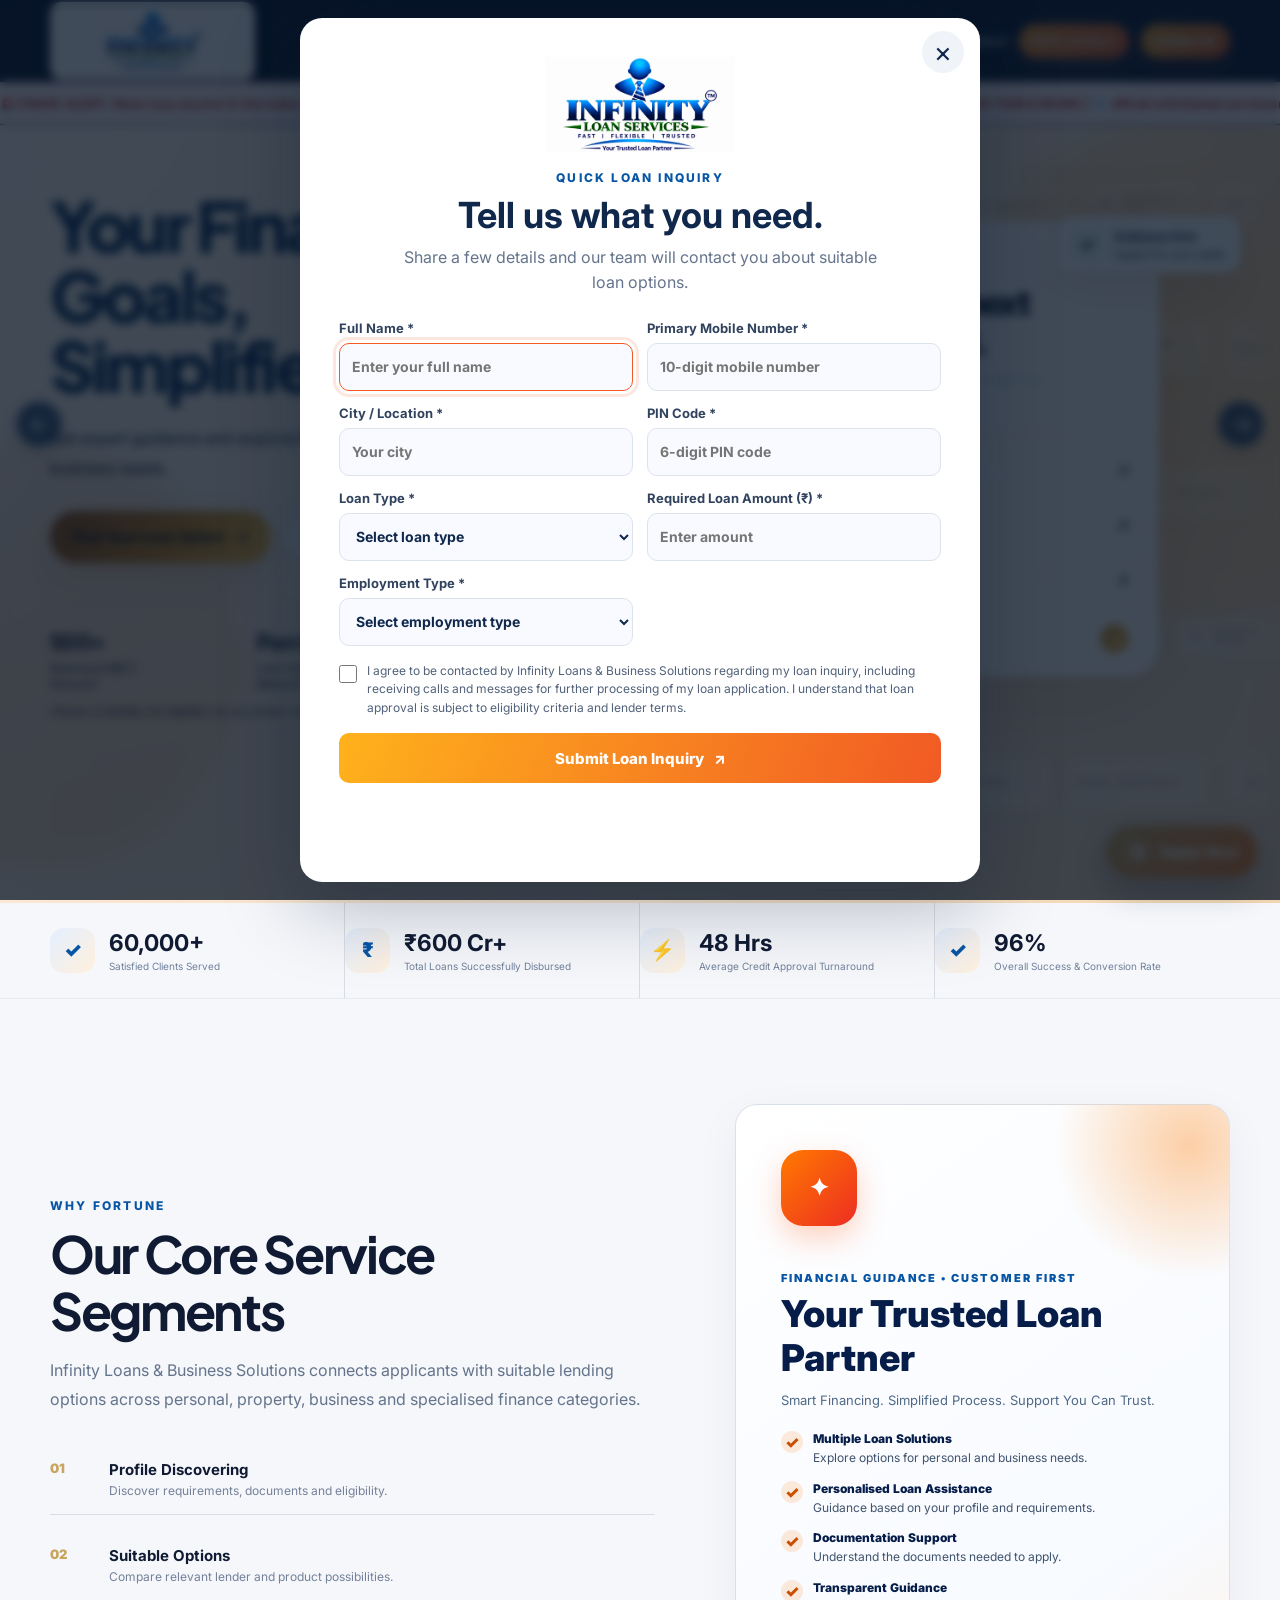
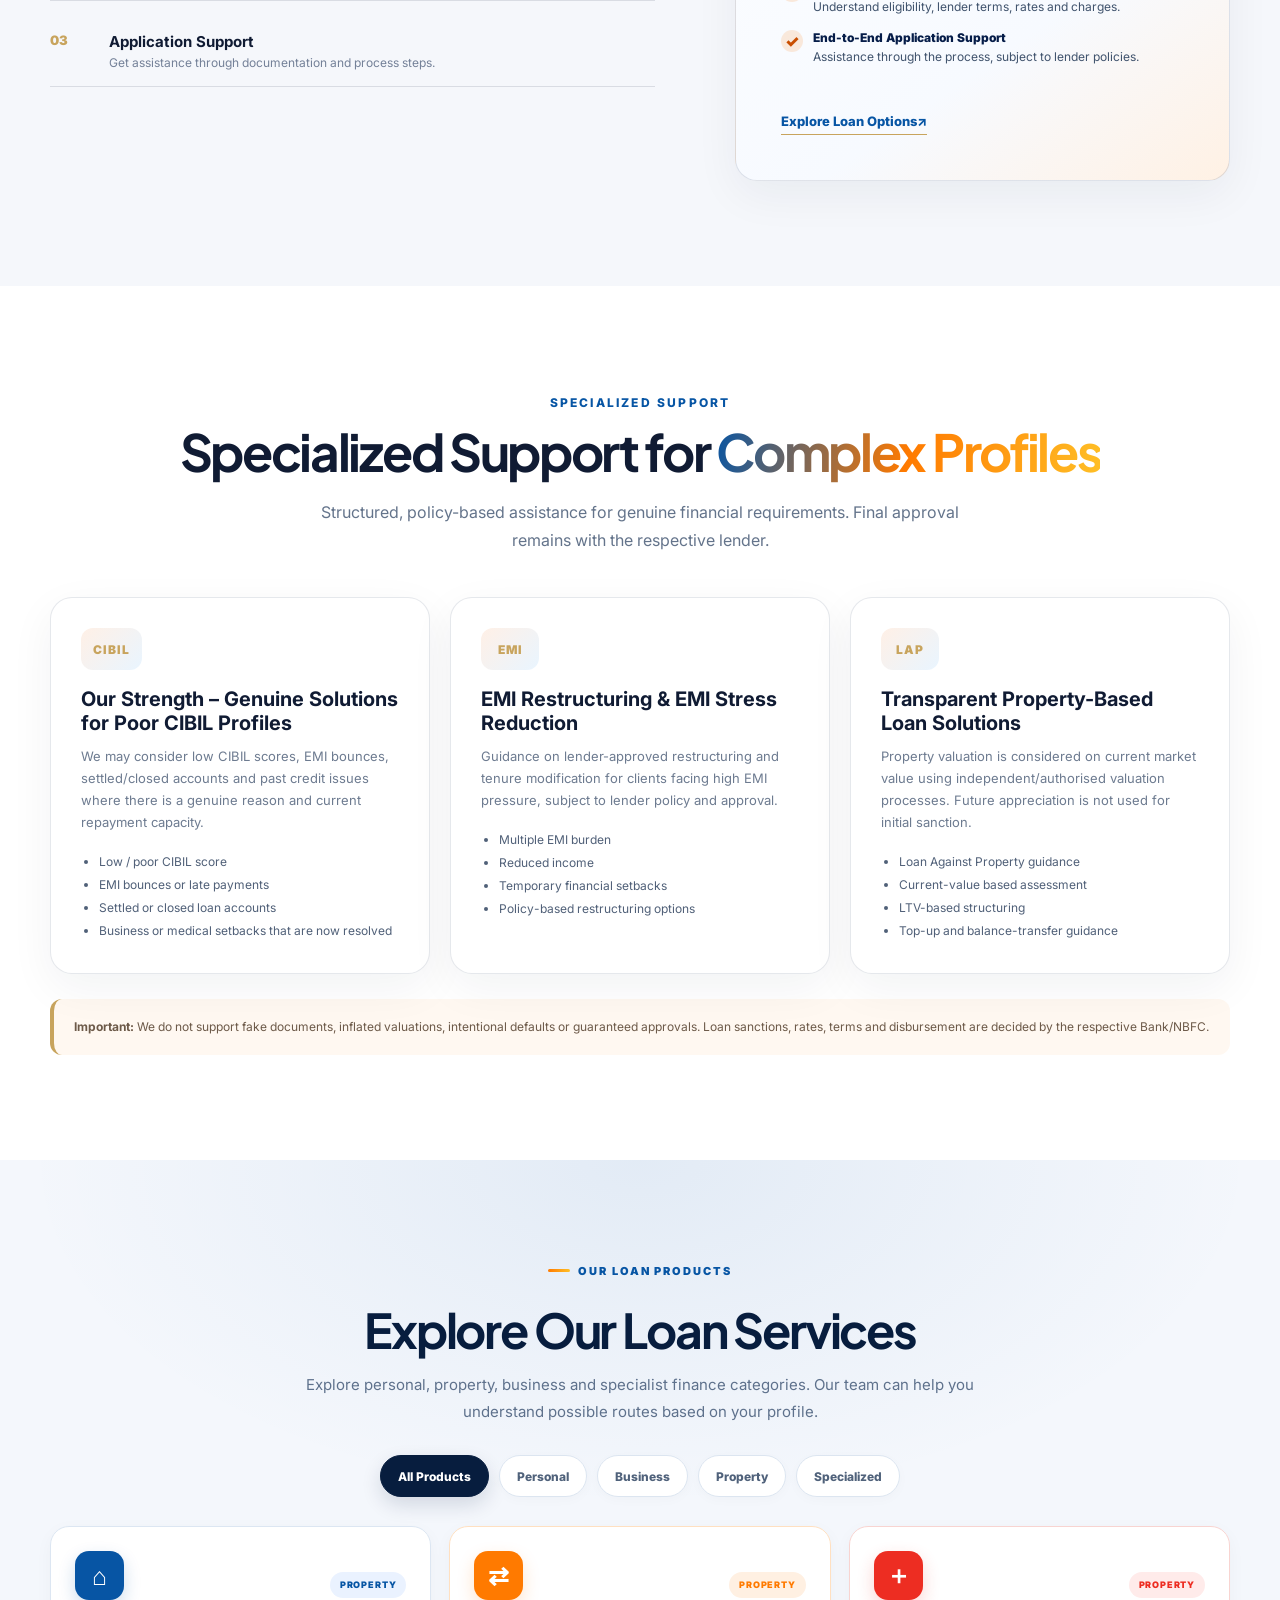
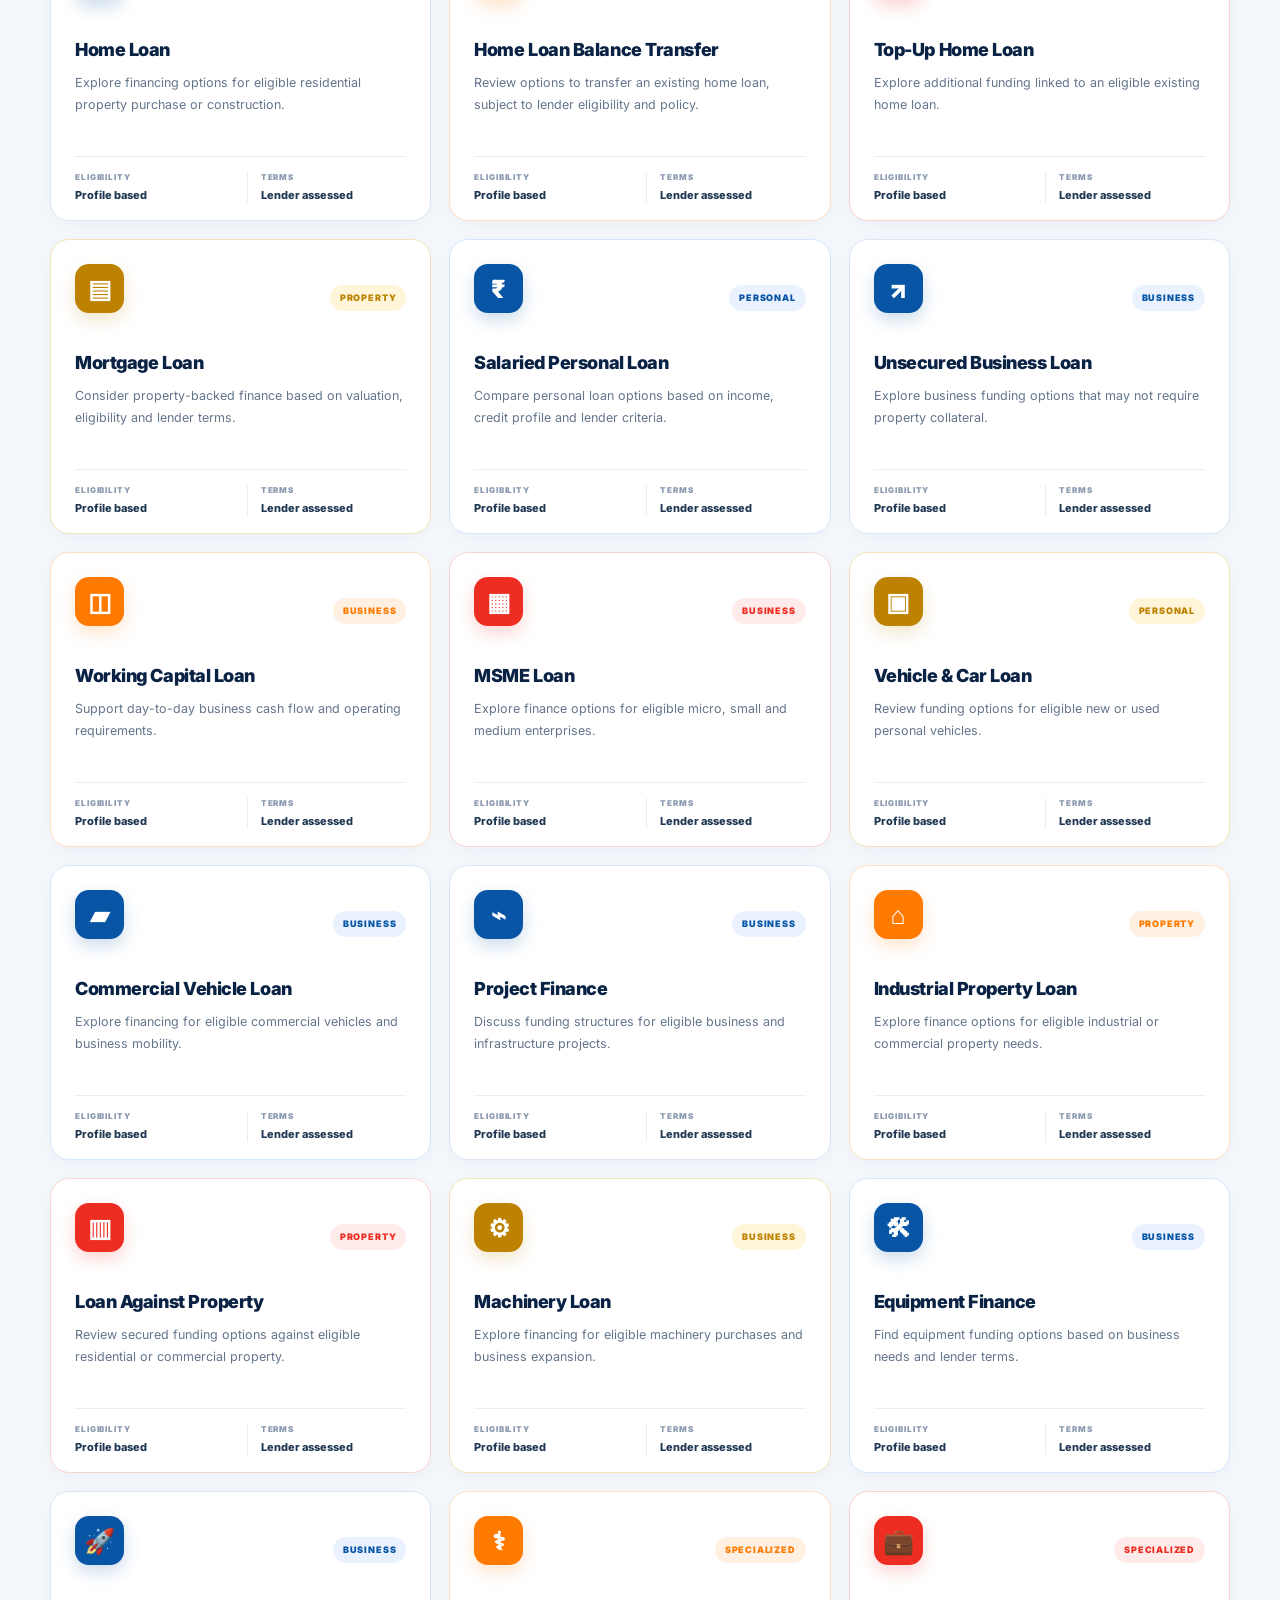
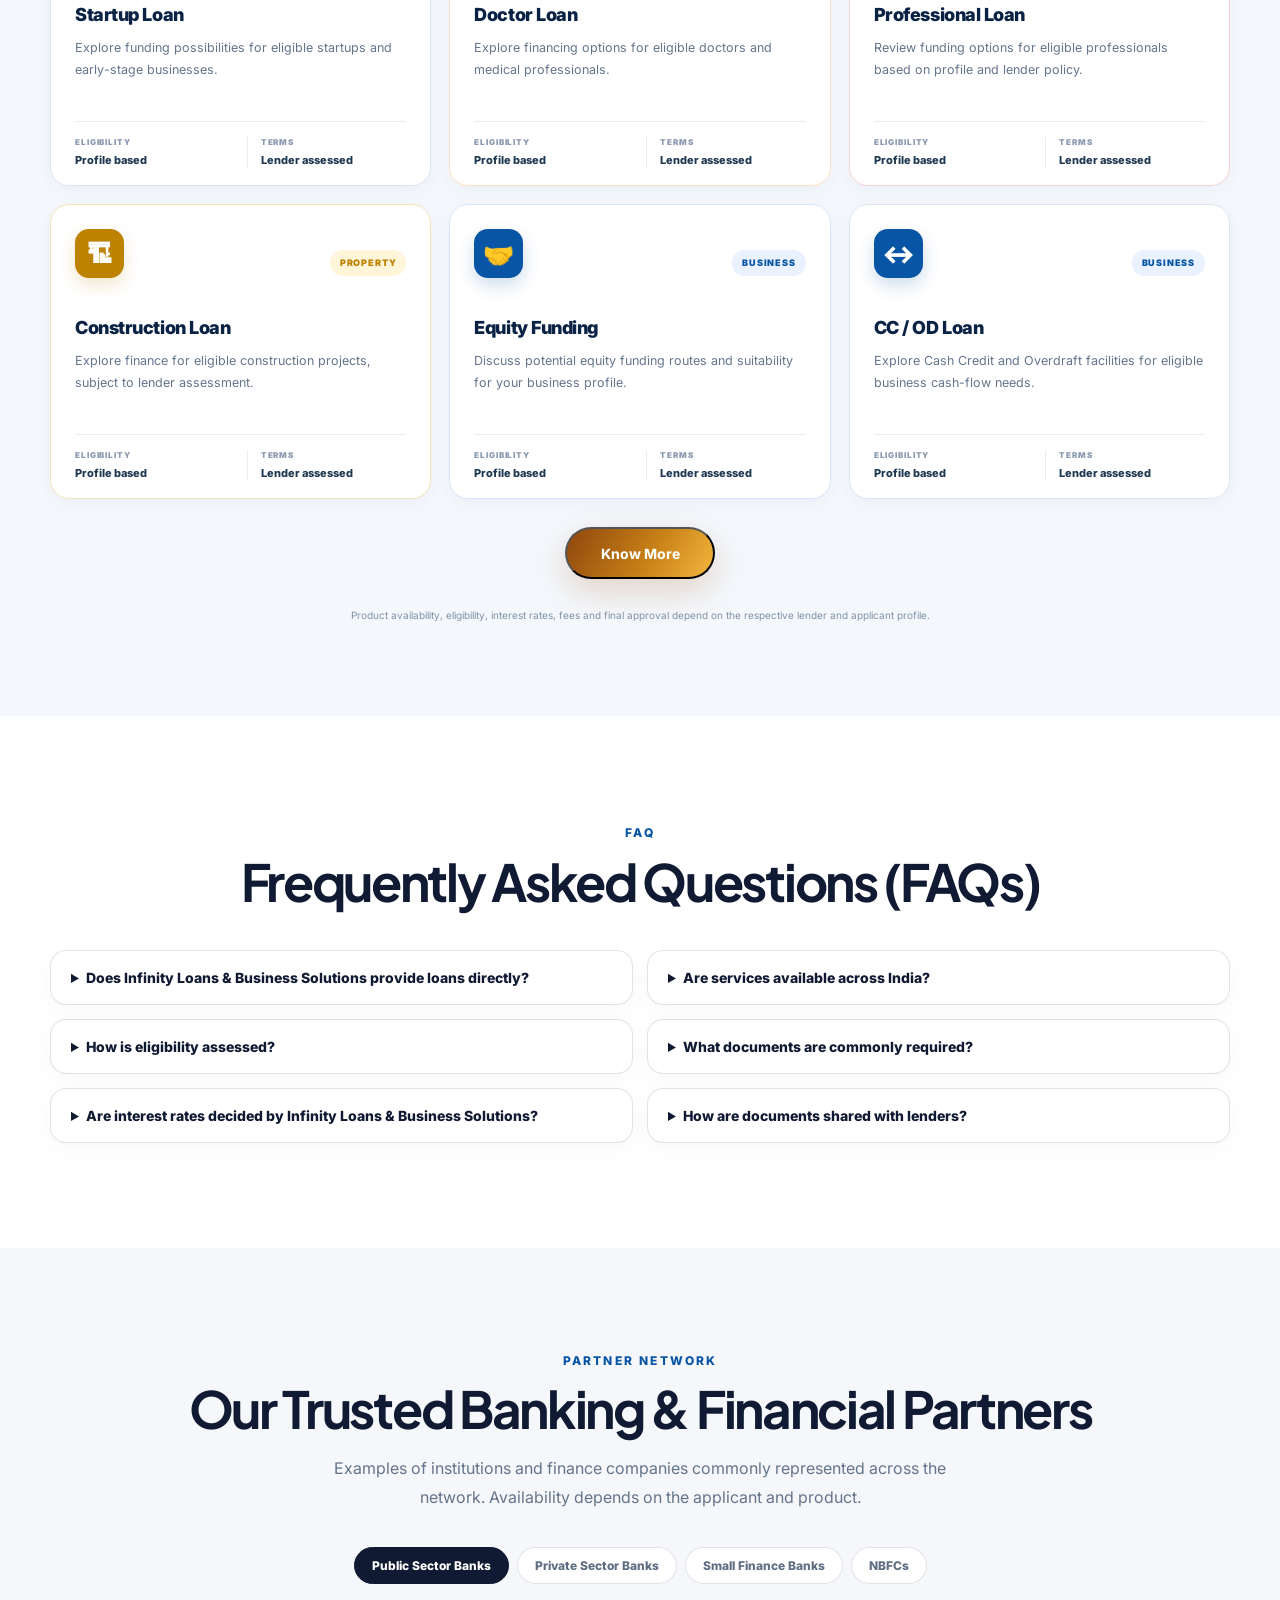
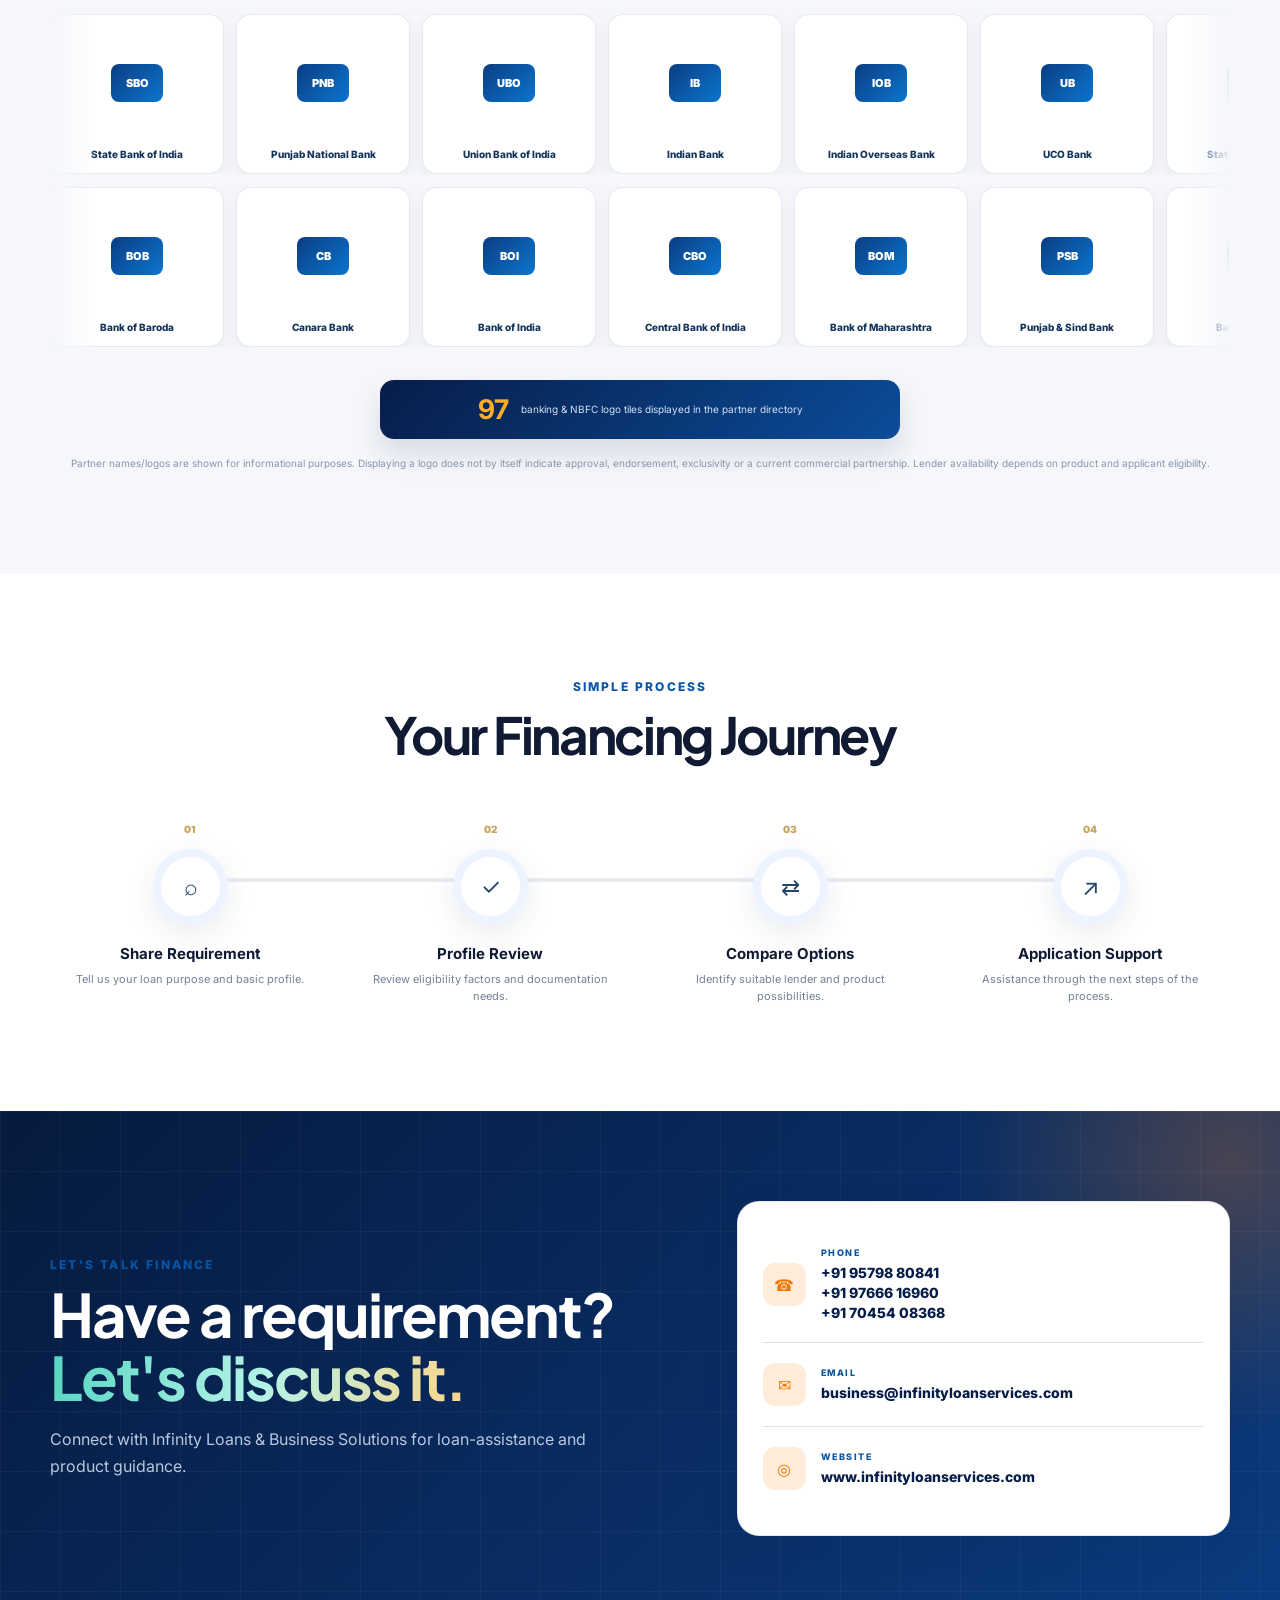
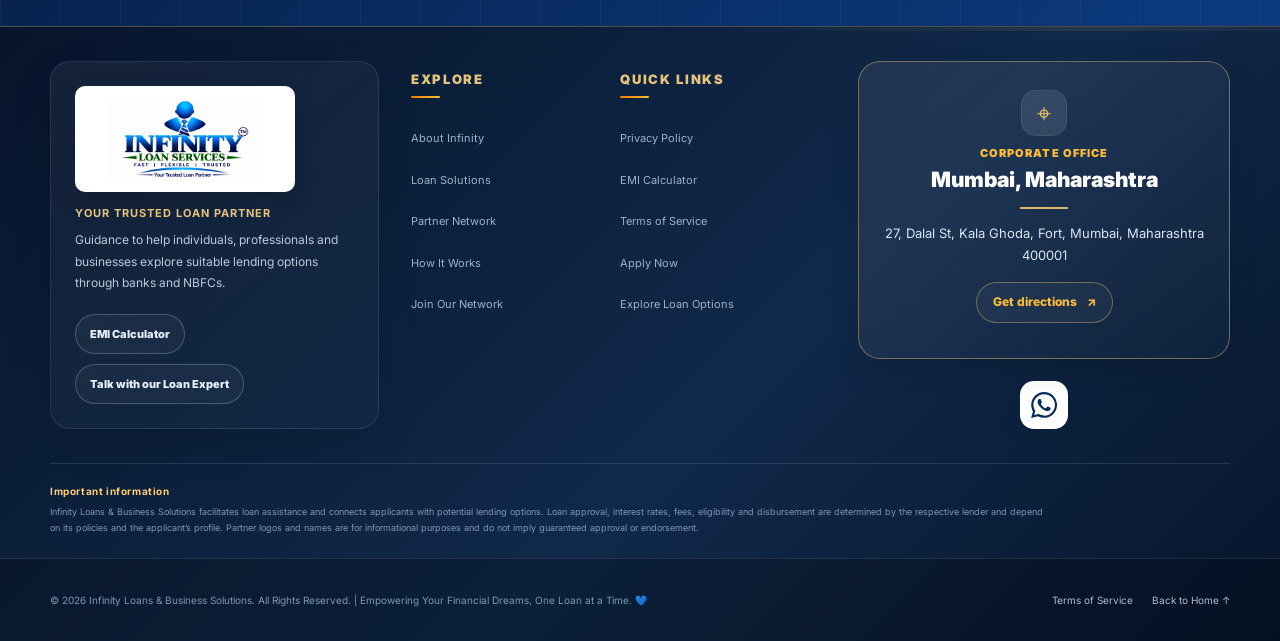
==== index.html @ 9534498b "Upload complete new Infinity Loan Services website" ====
<!DOCTYPE html>

<html lang="en">
<head>
<meta charset="utf-8"/>
<meta content="width=device-width, initial-scale=1.0" name="viewport"/>
<meta content="#10284c" name="theme-color"/>
<meta content="Infinity Loans & Business Solutions — financial advisory and loan facilitation for individuals and businesses across India." name="description"/>
<title>Infinity Loans & Business Solutions | Your Trusted Loan Partner</title>
<link rel="canonical" href="https://www.infinityloanservices.com/">
<meta property="og:type" content="website">
<meta property="og:title" content="Infinity Loans & Business Solutions | Your Trusted Loan Partner">
<meta property="og:description" content="Explore personal, business and other loan solutions with Infinity Loans & Business Solutions — Your Trusted Loan Partner.">
<meta property="og:url" content="https://www.infinityloanservices.com/">
<meta property="og:image" content="https://www.infinityloanservices.com/assets/infinity-logo.png">
<meta name="twitter:card" content="summary_large_image">
<meta name="twitter:title" content="Infinity Loans & Business Solutions | Your Trusted Loan Partner">
<meta name="twitter:description" content="Explore personal, business and other loan solutions with Infinity Loans & Business Solutions — Your Trusted Loan Partner.">
<meta name="twitter:image" content="https://www.infinityloanservices.com/assets/infinity-logo.png">
<meta property="og:image:alt" content="Infinity Loans & Business Solutions logo">
<meta property="og:image:type" content="image/png">
<link rel="icon" type="image/png" sizes="512x512" href="assets/FAVICON.png?v=2">
<link rel="apple-touch-icon" href="assets/FAVICON.png?v=2">
<meta name="msapplication-TileImage" content="assets/FAVICON.png?v=2">
<link href="https://fonts.googleapis.com" rel="preconnect">
<link crossorigin="" href="https://fonts.gstatic.com" rel="preconnect">
<link href="https://fonts.googleapis.com/css2?family=Inter:wght@400;500;600;700;800;900&amp;family=Plus+Jakarta+Sans:wght@500;600;700;800&amp;display=swap" rel="stylesheet"/>
<link href="style.css" rel="stylesheet"/>
<link href="https://fonts.googleapis.com" rel="preconnect"/><link crossorigin="" href="https://fonts.gstatic.com" rel="preconnect"/><link href="https://fonts.googleapis.com/css2?family=Inter:wght@400;500;600;700&amp;family=Playfair+Display:wght@600;700&amp;family=Poppins:wght@400;500;600;700&amp;display=swap" rel="stylesheet"/>
</link></link><script type="application/ld+json">{"@context":"https://schema.org","@type":"FinancialService","name":"Infinity Loans & Business Solutions","url":"https://www.infinityloanservices.com/","logo":"https://www.infinityloanservices.com/assets/infinity-logo.png","image":"https://www.infinityloanservices.com/assets/infinity-logo.png"}</script>
</head>
<body>
<div aria-hidden="true" class="quick-inquiry-modal" id="quickInquiryModal">
  <div class="quick-inquiry-overlay" data-close-quick></div>
  <section class="quick-inquiry-card" role="dialog" aria-modal="true" aria-labelledby="quickInquiryTitle" tabindex="-1">
    <button class="quick-inquiry-close" type="button" aria-label="Close Quick Loan Inquiry">×</button>
    <img src="assets/infinity-logo.png" alt="Infinity Loans & Business Solutions" class="quick-inquiry-logo">
    <p class="section-kicker">QUICK LOAN INQUIRY</p>
    <h2 id="quickInquiryTitle">Tell us what you need.</h2>
    <p class="quick-inquiry-intro">Share a few details and our team will contact you about suitable loan options.</p>
    <form id="quickInquiryForm">
      <div class="quick-inquiry-grid">
        <label>Full Name *<input name="fullName" autocomplete="name" required placeholder="Enter your full name"></label>
        <label>Primary Mobile Number *<input name="mobile" type="tel" inputmode="numeric" maxlength="10" pattern="[6-9][0-9]{9}" required placeholder="10-digit mobile number"></label>
        <label>City / Location *<input name="city" required autocomplete="address-level2" placeholder="Your city"></label>
        <label>PIN Code *<input name="pincode" type="tel" inputmode="numeric" maxlength="6" pattern="[0-9]{6}" required autocomplete="postal-code" placeholder="6-digit PIN code"></label>
<label for="loanType">Loan Type *<select name="loanType" id="loanType" required><option value="">Select loan type</option><option value="Home Loan">🏠 Home Loan</option><option value="Balance Transfer">🔄 Balance Transfer</option><option value="Top-Up Home Loan">⬆️ Top-Up Home Loan</option><option value="Mortgage Loan">🏘️ Mortgage Loan</option><option value="Salaried Personal Loan">👔 Salaried Personal Loan</option><option value="Business Loan">🏢 Business Loan</option><option value="Working Capital Loan">📈 Working Capital Loan</option><option value="MSME Loan">🏭 MSME Loan</option><option value="Vehicle & Car Loan">🚗 Vehicle & Car Loan</option><option value="Commercial Vehicle Loan">🚚 Commercial Vehicle Loan</option><option value="Project Finance">🏗️ Project Finance</option><option value="Industrial Property Loan">🏬 Industrial Property Loan</option><option value="Loan Against Property">🏘️ Loan Against Property</option><option value="Machinery Loan">⚙️ Machinery Loan</option><option value="Equipment Finance">🛠️ Equipment Finance</option><option value="Startup Loan">🚀 Startup Loan</option><option value="Agriculture Loan">🌾 Agriculture Loan</option><option value="Solar Loan">☀️ Solar Loan</option><option value="Doctor Loan">👨‍⚕️ Doctor Loan</option><option value="Professional Loan">💼 Professional Loan</option><option value="Construction Loan">🏗️ Construction Loan</option><option value="Equity Funding">🤝 Equity Funding</option><option value="CC / OD Loan">💼 CC / OD Loan</option></select></label>        <label>Required Loan Amount (₹) *<input name="loanAmount" type="number" min="1" required placeholder="Enter amount"></label>
        <label>Employment Type *<select name="employmentType" required><option value="">Select employment type</option><option>Salaried</option><option>Self-Employed</option><option>Business Owner</option><option>Other</option></select></label>
      </div>
      <label class="quick-inquiry-consent shared-consent-label"><input type="checkbox" name="consent" value="Agreed" required><span>I agree to be contacted by Infinity Loans & Business Solutions regarding my loan inquiry, including receiving calls and messages for further processing of my loan application. I understand that loan approval is subject to eligibility criteria and lender terms.</span></label>
      <button class="quick-inquiry-submit" type="submit">Submit Loan Inquiry <span>↗</span></button>
      <p class="quick-inquiry-status" id="quickInquiryStatus" aria-live="polite" role="status"></p>
      <p class="quick-inquiry-status" id="quickInquiryEmailStatus" aria-live="polite" role="status"></p>
    </form>
  </section>
</div>
<div class="preloader" id="preloader">
<div class="loader-ring"></div>
<img alt="Infinity Loans & Business Solutions" src="assets/infinity-logo.png"/>
</div>
<div class="progress-bar" id="progressBar"></div>
<header class="site-header" id="header">
<nav class="navbar container">
<a aria-label="Infinity Loans & Business Solutions home" class="brand brand-logo" href="#home"><img alt="Infinity Loans & Business Solutions logo" src="assets/infinity-logo.png"/></a>
<button aria-expanded="false" aria-label="Toggle navigation" class="menu-toggle" id="menuToggle">
<span></span><span></span><span></span>
</button>
<div class="nav-links" id="navLinks"><a href="/">Home</a><a href="/about-us">About</a><a href="#loans">Loan Solutions</a><a href="#partners">Partners</a><a href="/emi-calculator">EMI Calculator</a><a href="/join-us">Join Us</a><a href="/documents-upload">Documents Upload</a><a class="nav-cta refer-cta" href="/refer-and-earn">Refer and Earn</a><a class="nav-contact-cta" href="/contact">Contact Us</a></div>
</nav>
<div aria-label="Fraud alert" class="fraud-alert-ticker" role="status"><div class="fraud-alert-track"><span>🚨 FRAUD ALERT: Never pay anyone in the name of Infinity Loans & Business Solutions without admin confirmation. 📞 +91 95798 80841 | +91 97666 16960 | +91 70454 08368 | 📧 official.infinityloanservices@gmail.com / business@infinityloanservices.com</span><span aria-hidden="true">🚨 FRAUD ALERT: Never pay anyone in the name of Infinity Loans & Business Solutions without admin confirmation. 📞 +91 95798 80841 | +91 97666 16960 | +91 70454 08368 | 📧 official.infinityloanservices@gmail.com / business@infinityloanservices.com</span></div></div></header>
<main>
<section aria-label="Homepage hero" class="hero" id="home">
<div class="hero-grid"></div>
<div class="orb orb-1"></div>
<div class="orb orb-2"></div>
<div aria-hidden="true" class="hero-bank-streams" id="heroBankStreams"></div>
<div class="hero-particles" id="particles"></div>
<div aria-live="off" class="hero-slides" id="heroSlides">
<div aria-hidden="false" aria-label="1 of 2: Main hero" aria-roledescription="slide" class="hero-slide is-active" data-hero-slide="" role="group">
<div class="container hero-content">
<div class="hero-copy reveal">
<h1 class="hero-title-updated">Your Financial Goals,<br/><span>Simplified.</span></h1>
<p class="hero-text">Get expert guidance and explore the right loan solutions for your personal and business needs.</p>
<div class="hero-actions">
<a class="btn btn-primary" href="#loans">Find Your Loan Option <span>↗</span></a>
<a class="btn btn-ghost" href="#process">Our Process <span>▶</span></a>
</div>
<div class="trust-row">
<div><strong>500+</strong><span>Banking &amp; NBFC<br/>Partners*</span></div>
<div><strong>Pan India</strong><span>Loan Assistance<br/>Network*</span></div>
<div><strong>End-to-End</strong><span>Application<br/>Support</span></div>
</div>
<small class="disclaimer">*Partner availability and eligibility vary by product, lender and applicant profile.</small>
<br/>
</div>
<div aria-label="Infinity loan assistance overview" class="hero-visual reveal delay-2">
<div class="visual-orbit orbit-one"></div>
<div class="visual-orbit orbit-two"></div>
<div class="visual-orbit orbit-three"></div>
<div class="visual-core">
<div class="core-topline"><span class="core-live-dot"></span> YOUR FINANCING JOURNEY</div>
<div class="core-title">Make your next<br><span>move count.</span></br></div>
<p class="core-copy">A simple, guided approach from enquiry to application.</p>
<div class="core-divider"></div>
<div class="core-steps">
<div><span class="step-number">01</span><span><b>Discover</b><small>Your goals</small></span><i>↗</i></div>
<div><span class="step-number">02</span><span><b>Compare</b><small>Possible routes</small></span><i>↗</i></div>
<div><span class="step-number">03</span><span><b>Take the next step</b><small>Guided assistance</small></span><i>↗</i></div>
</div>
<div class="core-foot"><span>PERSONAL • BUSINESS • HOME</span><span class="core-arrow">↗</span></div>
</div>
<div class="visual-float float-a"><span class="float-check">✓</span><span><b>Guidance first</b><small>Support for your needs</small></span></div>
<div class="visual-float float-b"><span class="float-spark">✦</span><span><b>More possibilities</b><small>Compare lending options</small></span></div>
</div>
</div>
</div>
<div aria-hidden="true" aria-label="2 of 2: City network" aria-roledescription="slide" class="hero-slide city-network-slide" data-hero-slide role="group">
<div class="city-hero-inner"><div class="city-hero-heading"><span>INFINITY LOANS & BUSINESS SOLUTIONS</span><h2>Your Trusted <em>Financial Partner</em></h2><p>Helping customers across India explore suitable loan solutions with trusted guidance.</p></div><div class="city-card-grid" aria-label="Upcoming Infinity Loans & Business Solutions city locations">
<article class="city-preview-card"><img loading="eager" decoding="async" alt="Mumbai city" src="assets/mumbai.png"><div><h3>Mumbai</h3><p>Mumbai, India</p><span>❔ Coming Soon · Stay Updated</span></div></article>
<article class="city-preview-card"><img loading="eager" decoding="async" alt="New Delhi city" src="assets/New Delhi.png"><div><h3>New Delhi</h3><p>New Delhi, India</p><span>❔ Coming Soon · Stay Updated</span></div></article>
<article class="city-preview-card"><img loading="eager" decoding="async" alt="Bengaluru city" src="assets/Bengaluru.png"><div><h3>Bengaluru</h3><p>Bengaluru, India</p><span>❔ Coming Soon · Stay Updated</span></div></article>
<article class="city-preview-card"><img loading="eager" decoding="async" alt="Hyderabad city" src="assets/hydrabad.png"><div><h3>Hyderabad</h3><p>Hyderabad, India</p><span>❔ Coming Soon · Stay Updated</span></div></article>
<article class="city-preview-card"><img loading="eager" decoding="async" alt="Chennai city" src="assets/Chennai.png"><div><h3>Chennai</h3><p>Chennai, India</p><span>❔ Coming Soon · Stay Updated</span></div></article>
<article class="city-preview-card"><img loading="eager" decoding="async" alt="Ahmedabad city" src="assets/Ahmedabad.png"><div><h3>Ahmedabad</h3><p>Ahmedabad, India</p><span>❔ Coming Soon · Stay Updated</span></div></article>
<article class="city-preview-card"><img loading="eager" decoding="async" alt="Kolkata city" src="assets/Kolkata.png"><div><h3>Kolkata</h3><p>Kolkata, India</p><span>❔ Coming Soon · Stay Updated</span></div></article>
<article class="city-preview-card"><img loading="eager" decoding="async" alt="Jaipur city" src="assets/Jaipur.png"><div><h3>Jaipur</h3><p>Jaipur, India</p><span>❔ Coming Soon · Stay Updated</span></div></article>
<article class="city-preview-card"><img loading="eager" decoding="async" alt="Lucknow city" src="assets/Lucknow.png"><div><h3>Lucknow</h3><p>Lucknow, India</p><span>❔ Coming Soon · Stay Updated</span></div></article>
<article class="city-preview-card"><img loading="eager" decoding="async" alt="Indore city" src="assets/Indore.png"><div><h3>Indore</h3><p>Indore, India</p><span>❔ Coming Soon · Stay Updated</span></div></article>
<article class="city-preview-card"><img loading="eager" decoding="async" alt="Kochi city" src="assets/Kochi.png"><div><h3>Kochi</h3><p>Kochi, India</p><span>❔ Coming Soon · Stay Updated</span></div></article>
<article class="city-preview-card"><img loading="eager" decoding="async" alt="Bhubaneswar city" src="assets/Bhubaneswar.png"><div><h3>Bhubaneswar</h3><p>Bhubaneswar, India</p><span>❔ Coming Soon · Stay Updated</span></div></article>
<article class="city-preview-card"><img loading="eager" decoding="async" alt="Patna city" src="assets/Patna.png"><div><h3>Patna</h3><p>Patna, India</p><span>❔ Coming Soon · Stay Updated</span></div></article>
<article class="city-preview-card"><img loading="eager" decoding="async" alt="Raipur city" src="assets/Raipur.png"><div><h3>Raipur</h3><p>Raipur, India</p><span>❔ Coming Soon · Stay Updated</span></div></article>
<article class="city-preview-card"><img loading="eager" decoding="async" alt="Guwahati city" src="assets/Guwahati.png"><div><h3>Guwahati</h3><p>Guwahati, India</p><span>❔ Coming Soon · Stay Updated</span></div></article>
<article class="city-preview-card"><img loading="eager" decoding="async" alt="Goa city" src="assets/Goa.png"><div><h3>Goa</h3><p>Goa, India</p><span>❔ Coming Soon · Stay Updated</span></div></article>
<article class="city-preview-card"><img loading="eager" decoding="async" alt="Pune city" src="assets/pune.png"><div><h3>Pune</h3><p>Pune, India</p><span>❔ Coming Soon · Stay Updated</span></div></article>
<article class="city-preview-card"><img loading="eager" decoding="async" alt="Surat city" src="assets/Surat.png" onerror="this.style.display='none';this.parentElement.style.background='linear-gradient(135deg,#f4e7d2,#dce9f6)';this.parentElement.dataset.imageFallback='Surat city image unavailable';"><div><h3>Surat</h3><p>Surat, India</p><span>❔ Coming Soon · Stay Updated</span></div></article>
</div><div class="city-stage-label">PAN-INDIA EXPANSION • 18 CITIES • STAY UPDATED</div></div>
</div>

<nav class="hero-carousel-controls" aria-label="Homepage hero navigation">
<button type="button" class="hero-carousel-arrow hero-carousel-prev" data-hero-prev aria-label="Previous hero slide">&#8592;</button>
<button type="button" class="hero-carousel-arrow hero-carousel-next" data-hero-next aria-label="Next hero slide">&#8594;</button>
</nav>
<div class="hero-bottom-wave"></div>
</div></section>
<section class="stats-strip">
<div class="container stats-grid">
<div class="stat reveal"><span class="stat-icon">✓</span><div><strong>60,000+</strong><small>Satisfied Clients Served</small></div></div>
<div class="stat reveal delay-1"><span class="stat-icon">₹</span><div><strong>₹600 Cr+</strong><small>Total Loans Successfully Disbursed</small></div></div>
<div class="stat reveal delay-2"><span class="stat-icon">⚡</span><div><strong>48 Hrs</strong><small>Average Credit Approval Turnaround</small></div></div>
<div class="stat reveal delay-3"><span class="stat-icon">✓</span><div><strong>96%</strong><small>Overall Success &amp; Conversion Rate</small></div></div>
</div>
</section>
<section class="section about" id="about">
<div class="container split">
<div class="section-heading reveal">
<div class="section-kicker">WHY FORTUNE</div>
<h2>Our Core Service Segments</h2>
<p>Infinity Loans & Business Solutions connects applicants with suitable lending options across personal, property, business and specialised finance categories.</p>
<div class="feature-list">
<div><span>01</span><b>Profile Discovering</b><p>Discover requirements, documents and eligibility.</p></div>
<div><span>02</span><b>Suitable Options</b><p>Compare relevant lender and product possibilities.</p></div>
<div><span>03</span><b>Application Support</b><p>Get assistance through documentation and process steps.</p></div>
</div>
</div>
<div class="director-card fortune-value-card reveal delay-2">
<div class="director-glow"></div>
<div aria-hidden="true" class="director-avatar">✦</div>
<div class="director-label">FINANCIAL GUIDANCE • CUSTOMER FIRST</div>
<h3>Your Trusted Loan Partner</h3>
<p class="value-card-subtitle">Smart Financing. Simplified Process. Support You Can Trust.</p>
<ul class="fortune-value-list">
<li><span aria-hidden="true">✓</span><span><b>Multiple Loan Solutions</b><small>Explore options for personal and business needs.</small></span></li>
<li><span aria-hidden="true">✓</span><span><b>Personalised Loan Assistance</b><small>Guidance based on your profile and requirements.</small></span></li>
<li><span aria-hidden="true">✓</span><span><b>Documentation Support</b><small>Understand the documents needed to apply.</small></span></li>
<li><span aria-hidden="true">✓</span><span><b>Transparent Guidance</b><small>Understand eligibility, lender terms, rates and charges.</small></span></li>
<li><span aria-hidden="true">✓</span><span><b>End-to-End Application Support</b><small>Assistance through the process, subject to lender policies.</small></span></li>
</ul>
<a class="text-link" href="#loans">Explore Loan Options <span>↗</span></a>
</div>
</div>
</section>
<section class="section live-strength" id="special-solutions">
<div class="container">
<div class="section-title center">
<span class="section-kicker">SPECIALIZED SUPPORT</span>
<h2>Specialized Support for <span>Complex Profiles</span></h2>
<p>Structured, policy-based assistance for genuine financial requirements. Final approval remains with the respective lender.</p>
</div>
<div class="feature-cards">
<article class="info-card"><div class="info-icon">CIBIL</div><h3>Our Strength – Genuine Solutions for Poor CIBIL Profiles</h3>
<p>We may consider low CIBIL scores, EMI bounces, settled/closed accounts and past credit issues where there is a genuine reason and current repayment capacity.</p>
<ul><li>Low / poor CIBIL score</li><li>EMI bounces or late payments</li><li>Settled or closed loan accounts</li><li>Business or medical setbacks that are now resolved</li></ul>
</article>
<article class="info-card"><div class="info-icon">EMI</div><h3>EMI Restructuring &amp; EMI Stress Reduction</h3>
<p>Guidance on lender-approved restructuring and tenure modification for clients facing high EMI pressure, subject to lender policy and approval.</p>
<ul><li>Multiple EMI burden</li><li>Reduced income</li><li>Temporary financial setbacks</li><li>Policy-based restructuring options</li></ul>
</article>
<article class="info-card"><div class="info-icon">LAP</div><h3>Transparent Property-Based Loan Solutions</h3>
<p>Property valuation is considered on current market value using independent/authorised valuation processes. Future appreciation is not used for initial sanction.</p>
<ul><li>Loan Against Property guidance</li><li>Current-value based assessment</li><li>LTV-based structuring</li><li>Top-up and balance-transfer guidance</li></ul>
</article>
</div>
<div class="notice-box"><strong>Important:</strong> We do not support fake documents, inflated valuations, intentional defaults or guaranteed approvals. Loan sanctions, rates, terms and disbursement are decided by the respective Bank/NBFC.</div>
</div>
</section>
<section class="section loans product-section" id="loans">
<div class="container">
<div class="section-title center reveal">
<div class="section-kicker">OUR LOAN PRODUCTS</div>
<h2>Explore Our Loan Services</h2>
<p>Explore personal, property, business and specialist finance categories. Our team can help you understand possible routes based on your profile.</p>
</div>
<div aria-label="Filter loan products" class="loan-filter product-filters reveal" role="group">
<button class="filter active" data-filter="all" type="button">All Products</button>
<button class="filter" data-filter="individual" type="button">Personal</button>
<button class="filter" data-filter="business" type="button">Business</button>
<button class="filter" data-filter="property" type="button">Property</button>
<button class="filter" data-filter="specialized" type="button">Specialized</button>
</div>
<div class="loan-grid product-grid" id="loanGrid">


<article class="loan-card product-card reveal" data-category="property"><div class="product-card-top"><div class="loan-icon product-icon">⌂</div><span class="product-type">PROPERTY</span></div><h3>Home Loan</h3><p>Explore financing options for eligible residential property purchase or construction.</p><div class="product-meta"><div><span>ELIGIBILITY</span><strong>Profile based</strong></div><div><span>TERMS</span><strong>Lender assessed</strong></div></div></article><article class="loan-card product-card reveal delay-1" data-category="property"><div class="product-card-top"><div class="loan-icon product-icon">⇄</div><span class="product-type">PROPERTY</span></div><h3>Home Loan Balance Transfer</h3><p>Review options to transfer an existing home loan, subject to lender eligibility and policy.</p><div class="product-meta"><div><span>ELIGIBILITY</span><strong>Profile based</strong></div><div><span>TERMS</span><strong>Lender assessed</strong></div></div></article><article class="loan-card product-card reveal delay-2" data-category="property"><div class="product-card-top"><div class="loan-icon product-icon">＋</div><span class="product-type">PROPERTY</span></div><h3>Top-Up Home Loan</h3><p>Explore additional funding linked to an eligible existing home loan.</p><div class="product-meta"><div><span>ELIGIBILITY</span><strong>Profile based</strong></div><div><span>TERMS</span><strong>Lender assessed</strong></div></div></article><article class="loan-card product-card reveal delay-3" data-category="property"><div class="product-card-top"><div class="loan-icon product-icon">▤</div><span class="product-type">PROPERTY</span></div><h3>Mortgage Loan</h3><p>Consider property-backed finance based on valuation, eligibility and lender terms.</p><div class="product-meta"><div><span>ELIGIBILITY</span><strong>Profile based</strong></div><div><span>TERMS</span><strong>Lender assessed</strong></div></div></article><article class="loan-card product-card reveal" data-category="individual"><div class="product-card-top"><div class="loan-icon product-icon">₹</div><span class="product-type">PERSONAL</span></div><h3>Salaried Personal Loan</h3><p>Compare personal loan options based on income, credit profile and lender criteria.</p><div class="product-meta"><div><span>ELIGIBILITY</span><strong>Profile based</strong></div><div><span>TERMS</span><strong>Lender assessed</strong></div></div></article><article class="loan-card product-card reveal delay-1" data-category="business"><div class="product-card-top"><div class="loan-icon product-icon">↗</div><span class="product-type">BUSINESS</span></div><h3>Unsecured Business Loan</h3><p>Explore business funding options that may not require property collateral.</p><div class="product-meta"><div><span>ELIGIBILITY</span><strong>Profile based</strong></div><div><span>TERMS</span><strong>Lender assessed</strong></div></div></article><article class="loan-card product-card reveal delay-2" data-category="business"><div class="product-card-top"><div class="loan-icon product-icon">◫</div><span class="product-type">BUSINESS</span></div><h3>Working Capital Loan</h3><p>Support day-to-day business cash flow and operating requirements.</p><div class="product-meta"><div><span>ELIGIBILITY</span><strong>Profile based</strong></div><div><span>TERMS</span><strong>Lender assessed</strong></div></div></article><article class="loan-card product-card reveal delay-3" data-category="business"><div class="product-card-top"><div class="loan-icon product-icon">▦</div><span class="product-type">BUSINESS</span></div><h3>MSME Loan</h3><p>Explore finance options for eligible micro, small and medium enterprises.</p><div class="product-meta"><div><span>ELIGIBILITY</span><strong>Profile based</strong></div><div><span>TERMS</span><strong>Lender assessed</strong></div></div></article><article class="loan-card product-card reveal" data-category="individual"><div class="product-card-top"><div class="loan-icon product-icon">▣</div><span class="product-type">PERSONAL</span></div><h3>Vehicle &amp; Car Loan</h3><p>Review funding options for eligible new or used personal vehicles.</p><div class="product-meta"><div><span>ELIGIBILITY</span><strong>Profile based</strong></div><div><span>TERMS</span><strong>Lender assessed</strong></div></div></article><article class="loan-card product-card reveal delay-1" data-category="business"><div class="product-card-top"><div class="loan-icon product-icon">▰</div><span class="product-type">BUSINESS</span></div><h3>Commercial Vehicle Loan</h3><p>Explore financing for eligible commercial vehicles and business mobility.</p><div class="product-meta"><div><span>ELIGIBILITY</span><strong>Profile based</strong></div><div><span>TERMS</span><strong>Lender assessed</strong></div></div></article><article class="loan-card product-card reveal delay-2" data-category="business"><div class="product-card-top"><div class="loan-icon product-icon">⌁</div><span class="product-type">BUSINESS</span></div><h3>Project Finance</h3><p>Discuss funding structures for eligible business and infrastructure projects.</p><div class="product-meta"><div><span>ELIGIBILITY</span><strong>Profile based</strong></div><div><span>TERMS</span><strong>Lender assessed</strong></div></div></article><article class="loan-card product-card reveal delay-3" data-category="property"><div class="product-card-top"><div class="loan-icon product-icon">⌂</div><span class="product-type">PROPERTY</span></div><h3>Industrial Property Loan</h3><p>Explore finance options for eligible industrial or commercial property needs.</p><div class="product-meta"><div><span>ELIGIBILITY</span><strong>Profile based</strong></div><div><span>TERMS</span><strong>Lender assessed</strong></div></div></article><article class="loan-card product-card reveal" data-category="property"><div class="product-card-top"><div class="loan-icon product-icon">▥</div><span class="product-type">PROPERTY</span></div><h3>Loan Against Property</h3><p>Review secured funding options against eligible residential or commercial property.</p><div class="product-meta"><div><span>ELIGIBILITY</span><strong>Profile based</strong></div><div><span>TERMS</span><strong>Lender assessed</strong></div></div></article><article class="loan-card product-card reveal delay-1" data-category="business"><div class="product-card-top"><div class="loan-icon product-icon">⚙</div><span class="product-type">BUSINESS</span></div><h3>Machinery Loan</h3><p>Explore financing for eligible machinery purchases and business expansion.</p><div class="product-meta"><div><span>ELIGIBILITY</span><strong>Profile based</strong></div><div><span>TERMS</span><strong>Lender assessed</strong></div></div></article><article class="loan-card product-card reveal delay-2" data-category="business"><div class="product-card-top"><div class="loan-icon product-icon">🛠</div><span class="product-type">BUSINESS</span></div><h3>Equipment Finance</h3><p>Find equipment funding options based on business needs and lender terms.</p><div class="product-meta"><div><span>ELIGIBILITY</span><strong>Profile based</strong></div><div><span>TERMS</span><strong>Lender assessed</strong></div></div></article><article class="loan-card product-card reveal delay-3" data-category="business"><div class="product-card-top"><div class="loan-icon product-icon">🚀</div><span class="product-type">BUSINESS</span></div><h3>Startup Loan</h3><p>Explore funding possibilities for eligible startups and early-stage businesses.</p><div class="product-meta"><div><span>ELIGIBILITY</span><strong>Profile based</strong></div><div><span>TERMS</span><strong>Lender assessed</strong></div></div></article><article class="loan-card product-card reveal delay-2" data-category="specialized"><div class="product-card-top"><div class="loan-icon product-icon">⚕</div><span class="product-type">SPECIALIZED</span></div><h3>Doctor Loan</h3><p>Explore financing options for eligible doctors and medical professionals.</p><div class="product-meta"><div><span>ELIGIBILITY</span><strong>Profile based</strong></div><div><span>TERMS</span><strong>Lender assessed</strong></div></div></article><article class="loan-card product-card reveal delay-3" data-category="specialized"><div class="product-card-top"><div class="loan-icon product-icon">💼</div><span class="product-type">SPECIALIZED</span></div><h3>Professional Loan</h3><p>Review funding options for eligible professionals based on profile and lender policy.</p><div class="product-meta"><div><span>ELIGIBILITY</span><strong>Profile based</strong></div><div><span>TERMS</span><strong>Lender assessed</strong></div></div></article><article class="loan-card product-card reveal" data-category="property"><div class="product-card-top"><div class="loan-icon product-icon">🏗</div><span class="product-type">PROPERTY</span></div><h3>Construction Loan</h3><p>Explore finance for eligible construction projects, subject to lender assessment.</p><div class="product-meta"><div><span>ELIGIBILITY</span><strong>Profile based</strong></div><div><span>TERMS</span><strong>Lender assessed</strong></div></div></article><article class="loan-card product-card reveal delay-1" data-category="business"><div class="product-card-top"><div class="loan-icon product-icon">🤝</div><span class="product-type">BUSINESS</span></div><h3>Equity Funding</h3><p>Discuss potential equity funding routes and suitability for your business profile.</p><div class="product-meta"><div><span>ELIGIBILITY</span><strong>Profile based</strong></div><div><span>TERMS</span><strong>Lender assessed</strong></div></div></article><article class="loan-card product-card reveal delay-2" data-category="business"><div class="product-card-top"><div class="loan-icon product-icon">↔</div><span class="product-type">BUSINESS</span></div><h3>CC / OD Loan</h3><p>Explore Cash Credit and Overdraft facilities for eligible business cash-flow needs.</p><div class="product-meta"><div><span>ELIGIBILITY</span><strong>Profile based</strong></div><div><span>TERMS</span><strong>Lender assessed</strong></div></div></article></div>
<div class="product-more-toggle-wrap">
<button aria-controls="moreProducts" aria-expanded="false" class="btn btn-primary" id="moreProductsToggle" type="button">Know More</button>
</div>
<section aria-label="More loan options" class="more-products" hidden="" id="moreProducts">
<div class="more-products-group">
<h3>Loans for business types</h3>
<ul>
<li>Loan for Sole Proprietorship</li>
<li>Loan for Partnership Firm</li>
<li>Loan for Limited Liability Partnership (LLP)</li>
<li>Loan for One Person Company (OPC)</li>
<li>Loan for Private Limited Company</li>
<li>Loan for Public Limited Company</li>
<li>Loan for Section 8 Company</li>
<li>Loan for Nidhi Company</li>
<li>Loan for Producer Company</li>
<li>Loan for Government Company</li>
<li>Loan for Foreign Company</li>
<li>Loan for Holding Company</li>
<li>Loan for Subsidiary Company</li>
<li>Loan for Associate Company</li>
<li>Loan for Joint Venture (JV)</li>
<li>Loan for Co-operative Society</li>
<li>Loan for Society</li>
<li>Loan for Trust</li>
</ul>
</div>
<div class="more-products-group">
<h3>More loan solutions</h3>
<ul><li>Home Loan</li><li>Home Loan Balance Transfer</li><li>Top-Up Home Loan</li><li>Mortgage Loan</li><li>Salaried Personal Loan</li><li>Unsecured Business Loan</li><li>Working Capital Loan</li><li>MSME Loan</li><li>Vehicle &amp; Car Loan</li><li>Commercial Vehicle Loan</li><li>Project Finance</li><li>Industrial Property Loan</li><li>Loan Against Property</li><li>Machinery Loan</li><li>Equipment Finance</li><li>Startup Loan</li><li>Doctor Loan</li><li>Professional Loan</li><li>Construction Loan</li><li>Equity Funding</li><li>CC / OD Loan</li></ul>
</div>
</section>
<div class="product-disclaimer">Product availability, eligibility, interest rates, fees and final approval depend on the respective lender and applicant profile.</div>
</div>
</section>
<section class="section faq-live">
<div class="container">
<div class="section-title center"><span class="section-kicker">FAQ</span><h2>Frequently Asked Questions (FAQs)</h2></div>
<div class="faq-grid">
<details><summary>Does Infinity Loans & Business Solutions provide loans directly?</summary><p>No. Infinity Loans & Business Solutions acts as a financial advisor and facilitator. Final approval and disbursement are handled by the respective Bank or NBFC.</p></details>
<details><summary>Are services available across India?</summary><p>Yes. The live website states Pan-India coverage across all States and Union Territories, subject to product and lender availability.</p></details>
<details><summary>How is eligibility assessed?</summary><p>Profiles may be assessed using CIBIL/credit history, income, employment or business profile, liabilities, documents and lender-specific criteria.</p></details>
<details><summary>What documents are commonly required?</summary><p>PAN, Aadhaar/address proof, income proof such as salary slips or ITR, bank statements and employment/business details are commonly requested, depending on the case.</p></details>
<details><summary>Are interest rates decided by Infinity Loans & Business Solutions?</summary><p>No. Interest rates, tenure and final loan terms are determined by the respective lender under its internal credit policy.</p></details>
<details><summary>How are documents shared with lenders?</summary><p>The live site states that documents are internally analysed first and shared only with selected lenders after analysis and with the client's consent.</p></details>
</div>
</div>
</section>
<section class="section partner-section" id="partners">
<div class="container">
<div class="section-title center reveal">
<div class="section-kicker">PARTNER NETWORK</div>
<h2>Our Trusted Banking &amp; Financial Partners</h2>
<p>Examples of institutions and finance companies commonly represented across the network. Availability depends on the applicant and product.</p>
</div>
<div class="partner-tabs reveal">
<button class="partner-tab active" data-partner="banks">Public Sector Banks</button>
<button class="partner-tab" data-partner="private">Private Sector Banks</button>
<button class="partner-tab" data-partner="sfb">Small Finance Banks</button>
<button class="partner-tab" data-partner="nbfcs">NBFCs</button>
</div>
<div class="partner-panel active" id="banks">
<div class="partner-logo-grid"><div class="partner-logo-card" data-domain="sbi.co.in" data-name="State Bank of India">
<div class="logo-image-wrap">
<img alt="State Bank of India logo" decoding="async" loading="lazy" onerror="if(!this.dataset.alt){this.dataset.alt='1';this.src='https://icons.duckduckgo.com/ip3/'+this.closest('.partner-logo-card').dataset.domain+'.ico';}else{this.style.display='none';this.nextElementSibling.style.display='grid';}" referrerpolicy="no-referrer" src="https://cdn.jsdelivr.net/gh/auraveni/global-bank-logos@main/assets/bank/indian-bank/sbi.svg">
<span class="logo-fallback">SBO</span>
</img></div>
<span>State Bank of India</span>
</div>
<div class="partner-logo-card" data-domain="bankofbaroda.in" data-name="Bank of Baroda">
<div class="logo-image-wrap">
<img alt="Bank of Baroda logo" decoding="async" loading="lazy" onerror="if(!this.dataset.alt){this.dataset.alt='1';this.src='https://icons.duckduckgo.com/ip3/'+this.closest('.partner-logo-card').dataset.domain+'.ico';}else{this.style.display='none';this.nextElementSibling.style.display='grid';}" referrerpolicy="no-referrer" src="https://cdn.jsdelivr.net/gh/auraveni/global-bank-logos@main/assets/bank/indian-bank/bob.svg"/>
<span class="logo-fallback">BOB</span>
</div>
<span>Bank of Baroda</span>
</div>
<div class="partner-logo-card" data-domain="pnbindia.in" data-name="Punjab National Bank">
<div class="logo-image-wrap">
<img alt="Punjab National Bank logo" decoding="async" loading="lazy" onerror="if(!this.dataset.alt){this.dataset.alt='1';this.src='https://icons.duckduckgo.com/ip3/'+this.closest('.partner-logo-card').dataset.domain+'.ico';}else{this.style.display='none';this.nextElementSibling.style.display='grid';}" referrerpolicy="no-referrer" src="https://cdn.jsdelivr.net/gh/auraveni/global-bank-logos@main/assets/bank/indian-bank/pnb.svg"/>
<span class="logo-fallback">PNB</span>
</div>
<span>Punjab National Bank</span>
</div>
<div class="partner-logo-card" data-domain="canarabank.com" data-name="Canara Bank">
<div class="logo-image-wrap">
<img alt="Canara Bank logo" decoding="async" loading="lazy" onerror="if(!this.dataset.alt){this.dataset.alt='1';this.src='https://icons.duckduckgo.com/ip3/'+this.closest('.partner-logo-card').dataset.domain+'.ico';}else{this.style.display='none';this.nextElementSibling.style.display='grid';}" referrerpolicy="no-referrer" src="https://cdn.jsdelivr.net/gh/auraveni/global-bank-logos@main/assets/bank/indian-bank/canara.svg"/>
<span class="logo-fallback">CB</span>
</div>
<span>Canara Bank</span>
</div>
<div class="partner-logo-card" data-domain="unionbankofindia.co.in" data-name="Union Bank of India">
<div class="logo-image-wrap">
<img alt="Union Bank of India logo" decoding="async" loading="lazy" onerror="if(!this.dataset.alt){this.dataset.alt='1';this.src='https://icons.duckduckgo.com/ip3/'+this.closest('.partner-logo-card').dataset.domain+'.ico';}else{this.style.display='none';this.nextElementSibling.style.display='grid';}" referrerpolicy="no-referrer" src="https://cdn.jsdelivr.net/gh/auraveni/global-bank-logos@main/assets/bank/indian-bank/ubi.svg"/>
<span class="logo-fallback">UBO</span>
</div>
<span>Union Bank of India</span>
</div>
<div class="partner-logo-card" data-domain="bankofindia.co.in" data-name="Bank of India">
<div class="logo-image-wrap">
<img alt="Bank of India logo" decoding="async" loading="lazy" onerror="if(!this.dataset.alt){this.dataset.alt='1';this.src='https://icons.duckduckgo.com/ip3/'+this.closest('.partner-logo-card').dataset.domain+'.ico';}else{this.style.display='none';this.nextElementSibling.style.display='grid';}" referrerpolicy="no-referrer" src="https://cdn.jsdelivr.net/gh/auraveni/global-bank-logos@main/assets/bank/indian-bank/boi.svg"/>
<span class="logo-fallback">BOI</span>
</div>
<span>Bank of India</span>
</div>
<div class="partner-logo-card" data-domain="indianbank.in" data-name="Indian Bank">
<div class="logo-image-wrap">
<img alt="Indian Bank logo" decoding="async" loading="lazy" onerror="if(!this.dataset.alt){this.dataset.alt='1';this.src='https://icons.duckduckgo.com/ip3/'+this.closest('.partner-logo-card').dataset.domain+'.ico';}else{this.style.display='none';this.nextElementSibling.style.display='grid';}" referrerpolicy="no-referrer" src="https://cdn.jsdelivr.net/gh/auraveni/global-bank-logos@main/assets/bank/indian-bank/indian.svg"/>
<span class="logo-fallback">IB</span>
</div>
<span>Indian Bank</span>
</div>
<div class="partner-logo-card" data-domain="centralbankofindia.co.in" data-name="Central Bank of India">
<div class="logo-image-wrap">
<img alt="Central Bank of India logo" decoding="async" loading="lazy" onerror="if(!this.dataset.alt){this.dataset.alt='1';this.src='https://icons.duckduckgo.com/ip3/'+this.closest('.partner-logo-card').dataset.domain+'.ico';}else{this.style.display='none';this.nextElementSibling.style.display='grid';}" referrerpolicy="no-referrer" src="https://cdn.jsdelivr.net/gh/auraveni/global-bank-logos@main/assets/bank/indian-bank/cbi.svg"/>
<span class="logo-fallback">CBO</span>
</div>
<span>Central Bank of India</span>
</div>
<div class="partner-logo-card" data-domain="iob.in" data-name="Indian Overseas Bank">
<div class="logo-image-wrap">
<img alt="Indian Overseas Bank logo" decoding="async" loading="lazy" onerror="if(!this.dataset.alt){this.dataset.alt='1';this.src='https://icons.duckduckgo.com/ip3/'+this.closest('.partner-logo-card').dataset.domain+'.ico';}else{this.style.display='none';this.nextElementSibling.style.display='grid';}" referrerpolicy="no-referrer" src="https://cdn.jsdelivr.net/gh/auraveni/global-bank-logos@main/assets/bank/indian-bank/iob.svg"/>
<span class="logo-fallback">IOB</span>
</div>
<span>Indian Overseas Bank</span>
</div>
<div class="partner-logo-card" data-domain="bankofmaharashtra.in" data-name="Bank of Maharashtra">
<div class="logo-image-wrap">
<img alt="Bank of Maharashtra logo" decoding="async" loading="lazy" onerror="if(!this.dataset.alt){this.dataset.alt='1';this.src='https://icons.duckduckgo.com/ip3/'+this.closest('.partner-logo-card').dataset.domain+'.ico';}else{this.style.display='none';this.nextElementSibling.style.display='grid';}" referrerpolicy="no-referrer" src="https://cdn.jsdelivr.net/gh/auraveni/global-bank-logos@main/assets/bank/indian-bank/bom.svg"/>
<span class="logo-fallback">BOM</span>
</div>
<span>Bank of Maharashtra</span>
</div>
<div class="partner-logo-card" data-domain="ucobank.com" data-name="UCO Bank">
<div class="logo-image-wrap">
<img alt="UCO Bank logo" decoding="async" loading="lazy" onerror="if(!this.dataset.alt){this.dataset.alt='1';this.src='https://icons.duckduckgo.com/ip3/'+this.closest('.partner-logo-card').dataset.domain+'.ico';}else{this.style.display='none';this.nextElementSibling.style.display='grid';}" referrerpolicy="no-referrer" src="https://cdn.jsdelivr.net/gh/auraveni/global-bank-logos@main/assets/bank/indian-bank/uco.svg"/>
<span class="logo-fallback">UB</span>
</div>
<span>UCO Bank</span>
</div>
<div class="partner-logo-card" data-domain="punjabandsindbank.co.in" data-name="Punjab &amp; Sind Bank">
<div class="logo-image-wrap">
<img alt="Punjab &amp; Sind Bank logo" decoding="async" loading="lazy" onerror="if(!this.dataset.alt){this.dataset.alt='1';this.src='https://icons.duckduckgo.com/ip3/'+this.closest('.partner-logo-card').dataset.domain+'.ico';}else{this.style.display='none';this.nextElementSibling.style.display='grid';}" referrerpolicy="no-referrer" src="https://cdn.jsdelivr.net/gh/auraveni/global-bank-logos@main/assets/bank/indian-bank/psb.svg"/>
<span class="logo-fallback">PSB</span>
</div>
<span>Punjab &amp; Sind Bank</span>
</div></div>
</div>
<div class="partner-panel" id="private">
<div class="partner-logo-grid"><div class="partner-logo-card" data-domain="hdfcbank.com" data-name="HDFC Bank">
<div class="logo-image-wrap">
<img alt="HDFC Bank logo" decoding="async" loading="lazy" onerror="if(!this.dataset.alt){this.dataset.alt='1';this.src='https://icons.duckduckgo.com/ip3/'+this.closest('.partner-logo-card').dataset.domain+'.ico';}else{this.style.display='none';this.nextElementSibling.style.display='grid';}" referrerpolicy="no-referrer" src="https://cdn.jsdelivr.net/gh/auraveni/global-bank-logos@main/assets/bank/indian-bank/hdfc.svg"/>
<span class="logo-fallback">HB</span>
</div>
<span>HDFC Bank</span>
</div>
<div class="partner-logo-card" data-domain="icicibank.com" data-name="ICICI Bank">
<div class="logo-image-wrap">
<img alt="ICICI Bank logo" decoding="async" loading="lazy" onerror="if(!this.dataset.alt){this.dataset.alt='1';this.src='https://icons.duckduckgo.com/ip3/'+this.closest('.partner-logo-card').dataset.domain+'.ico';}else{this.style.display='none';this.nextElementSibling.style.display='grid';}" referrerpolicy="no-referrer" src="https://cdn.jsdelivr.net/gh/auraveni/global-bank-logos@main/assets/bank/indian-bank/icici.svg"/>
<span class="logo-fallback">IB</span>
</div>
<span>ICICI Bank</span>
</div>
<div class="partner-logo-card" data-domain="axisbank.com" data-name="Axis Bank">
<div class="logo-image-wrap">
<img alt="Axis Bank logo" decoding="async" loading="lazy" onerror="if(!this.dataset.alt){this.dataset.alt='1';this.src='https://icons.duckduckgo.com/ip3/'+this.closest('.partner-logo-card').dataset.domain+'.ico';}else{this.style.display='none';this.nextElementSibling.style.display='grid';}" referrerpolicy="no-referrer" src="https://cdn.jsdelivr.net/gh/auraveni/global-bank-logos@main/assets/bank/indian-bank/axis.svg"/>
<span class="logo-fallback">AB</span>
</div>
<span>Axis Bank</span>
</div>
<div class="partner-logo-card" data-domain="kotak.com" data-name="Kotak Mahindra Bank">
<div class="logo-image-wrap">
<img alt="Kotak Mahindra Bank logo" decoding="async" loading="lazy" onerror="if(!this.dataset.alt){this.dataset.alt='1';this.src='https://icons.duckduckgo.com/ip3/'+this.closest('.partner-logo-card').dataset.domain+'.ico';}else{this.style.display='none';this.nextElementSibling.style.display='grid';}" referrerpolicy="no-referrer" src="https://cdn.jsdelivr.net/gh/auraveni/global-bank-logos@main/assets/bank/indian-bank/kotak.svg"/>
<span class="logo-fallback">KMB</span>
</div>
<span>Kotak Mahindra Bank</span>
</div>
<div class="partner-logo-card" data-domain="indusind.com" data-name="IndusInd Bank">
<div class="logo-image-wrap">
<img alt="IndusInd Bank logo" decoding="async" loading="lazy" onerror="if(!this.dataset.alt){this.dataset.alt='1';this.src='https://icons.duckduckgo.com/ip3/'+this.closest('.partner-logo-card').dataset.domain+'.ico';}else{this.style.display='none';this.nextElementSibling.style.display='grid';}" referrerpolicy="no-referrer" src="https://cdn.jsdelivr.net/gh/auraveni/global-bank-logos@main/assets/bank/indian-bank/indus.svg"/>
<span class="logo-fallback">IB</span>
</div>
<span>IndusInd Bank</span>
</div>
<div class="partner-logo-card" data-domain="idfcfirstbank.com" data-name="IDFC FIRST Bank">
<div class="logo-image-wrap">
<img alt="IDFC FIRST Bank logo" decoding="async" loading="lazy" onerror="if(!this.dataset.alt){this.dataset.alt='1';this.src='https://icons.duckduckgo.com/ip3/'+this.closest('.partner-logo-card').dataset.domain+'.ico';}else{this.style.display='none';this.nextElementSibling.style.display='grid';}" referrerpolicy="no-referrer" src="https://cdn.jsdelivr.net/gh/auraveni/global-bank-logos@main/assets/bank/indian-bank/idfc.svg"/>
<span class="logo-fallback">IFB</span>
</div>
<span>IDFC FIRST Bank</span>
</div>
<div class="partner-logo-card" data-domain="yesbank.in" data-name="Yes Bank">
<div class="logo-image-wrap">
<img alt="Yes Bank logo" decoding="async" loading="lazy" onerror="if(!this.dataset.alt){this.dataset.alt='1';this.src='https://icons.duckduckgo.com/ip3/'+this.closest('.partner-logo-card').dataset.domain+'.ico';}else{this.style.display='none';this.nextElementSibling.style.display='grid';}" referrerpolicy="no-referrer" src="https://www.google.com/s2/favicons?domain=yesbank.in&amp;sz=512"/>
<span class="logo-fallback">YB</span>
</div>
<span>Yes Bank</span>
</div>
<div class="partner-logo-card" data-domain="federalbank.co.in" data-name="Federal Bank">
<div class="logo-image-wrap">
<img alt="Federal Bank logo" decoding="async" loading="lazy" onerror="if(!this.dataset.alt){this.dataset.alt='1';this.src='https://icons.duckduckgo.com/ip3/'+this.closest('.partner-logo-card').dataset.domain+'.ico';}else{this.style.display='none';this.nextElementSibling.style.display='grid';}" referrerpolicy="no-referrer" src="https://cdn.jsdelivr.net/gh/auraveni/global-bank-logos@main/assets/bank/indian-bank/federal.svg"/>
<span class="logo-fallback">FB</span>
</div>
<span>Federal Bank</span>
</div>
<div class="partner-logo-card" data-domain="rblbank.com" data-name="RBL Bank">
<div class="logo-image-wrap">
<img alt="RBL Bank logo" decoding="async" loading="lazy" onerror="if(!this.dataset.alt){this.dataset.alt='1';this.src='https://icons.duckduckgo.com/ip3/'+this.closest('.partner-logo-card').dataset.domain+'.ico';}else{this.style.display='none';this.nextElementSibling.style.display='grid';}" referrerpolicy="no-referrer" src="https://cdn.jsdelivr.net/gh/auraveni/global-bank-logos@main/assets/bank/indian-bank/rbl.svg"/>
<span class="logo-fallback">RB</span>
</div>
<span>RBL Bank</span>
</div>
<div class="partner-logo-card" data-domain="bandhanbank.com" data-name="Bandhan Bank">
<div class="logo-image-wrap">
<img alt="Bandhan Bank logo" decoding="async" loading="lazy" onerror="if(!this.dataset.alt){this.dataset.alt='1';this.src='https://icons.duckduckgo.com/ip3/'+this.closest('.partner-logo-card').dataset.domain+'.ico';}else{this.style.display='none';this.nextElementSibling.style.display='grid';}" referrerpolicy="no-referrer" src="https://cdn.jsdelivr.net/gh/auraveni/global-bank-logos@main/assets/bank/indian-bank/bandhan.svg"/>
<span class="logo-fallback">BB</span>
</div>
<span>Bandhan Bank</span>
</div>
<div class="partner-logo-card" data-domain="idbibank.in" data-name="IDBI Bank">
<div class="logo-image-wrap">
<img alt="IDBI Bank logo" decoding="async" loading="lazy" onerror="if(!this.dataset.alt){this.dataset.alt='1';this.src='https://icons.duckduckgo.com/ip3/'+this.closest('.partner-logo-card').dataset.domain+'.ico';}else{this.style.display='none';this.nextElementSibling.style.display='grid';}" referrerpolicy="no-referrer" src="https://cdn.jsdelivr.net/gh/auraveni/global-bank-logos@main/assets/bank/indian-bank/idbi.svg"/>
<span class="logo-fallback">IB</span>
</div>
<span>IDBI Bank</span>
</div>
<div class="partner-logo-card" data-domain="southindianbank.com" data-name="South Indian Bank">
<div class="logo-image-wrap">
<img alt="South Indian Bank logo" decoding="async" loading="lazy" onerror="if(!this.dataset.alt){this.dataset.alt='1';this.src='https://icons.duckduckgo.com/ip3/'+this.closest('.partner-logo-card').dataset.domain+'.ico';}else{this.style.display='none';this.nextElementSibling.style.display='grid';}" referrerpolicy="no-referrer" src="https://cdn.jsdelivr.net/gh/auraveni/global-bank-logos@main/assets/bank/indian-bank/sib.svg"/>
<span class="logo-fallback">SIB</span>
</div>
<span>South Indian Bank</span>
</div>
<div class="partner-logo-card" data-domain="jkb.bank.in" data-name="Jammu &amp; Kashmir Bank">
<div class="logo-image-wrap">
<img alt="Jammu &amp; Kashmir Bank logo" decoding="async" loading="lazy" onerror="if(!this.dataset.alt){this.dataset.alt='1';this.src='https://icons.duckduckgo.com/ip3/'+this.closest('.partner-logo-card').dataset.domain+'.ico';}else{this.style.display='none';this.nextElementSibling.style.display='grid';}" referrerpolicy="no-referrer" src="https://cdn.jsdelivr.net/gh/auraveni/global-bank-logos@main/assets/bank/indian-bank/jnk.svg"/>
<span class="logo-fallback">JKB</span>
</div>
<span>Jammu &amp; Kashmir Bank</span>
</div>
<div class="partner-logo-card" data-domain="karnatakabank.com" data-name="Karnataka Bank">
<div class="logo-image-wrap">
<img alt="Karnataka Bank logo" decoding="async" loading="lazy" onerror="if(!this.dataset.alt){this.dataset.alt='1';this.src='https://icons.duckduckgo.com/ip3/'+this.closest('.partner-logo-card').dataset.domain+'.ico';}else{this.style.display='none';this.nextElementSibling.style.display='grid';}" referrerpolicy="no-referrer" src="https://cdn.jsdelivr.net/gh/auraveni/global-bank-logos@main/assets/bank/indian-bank/karnataka.svg"/>
<span class="logo-fallback">KB</span>
</div>
<span>Karnataka Bank</span>
</div>
<div class="partner-logo-card" data-domain="kvb.co.in" data-name="Karur Vysya Bank">
<div class="logo-image-wrap">
<img alt="Karur Vysya Bank logo" decoding="async" loading="lazy" onerror="if(!this.dataset.alt){this.dataset.alt='1';this.src='https://icons.duckduckgo.com/ip3/'+this.closest('.partner-logo-card').dataset.domain+'.ico';}else{this.style.display='none';this.nextElementSibling.style.display='grid';}" referrerpolicy="no-referrer" src="https://cdn.jsdelivr.net/gh/auraveni/global-bank-logos@main/assets/bank/indian-bank/kvb.svg"/>
<span class="logo-fallback">KVB</span>
</div>
<span>Karur Vysya Bank</span>
</div>
<div class="partner-logo-card" data-domain="cityunionbank.com" data-name="City Union Bank">
<div class="logo-image-wrap">
<img alt="City Union Bank logo" decoding="async" loading="lazy" onerror="if(!this.dataset.alt){this.dataset.alt='1';this.src='https://icons.duckduckgo.com/ip3/'+this.closest('.partner-logo-card').dataset.domain+'.ico';}else{this.style.display='none';this.nextElementSibling.style.display='grid';}" referrerpolicy="no-referrer" src="https://cdn.jsdelivr.net/gh/auraveni/global-bank-logos@main/assets/bank/indian-bank/cub.svg"/>
<span class="logo-fallback">CUB</span>
</div>
<span>City Union Bank</span>
</div>
<div class="partner-logo-card" data-domain="dcbbank.com" data-name="DCB Bank">
<div class="logo-image-wrap">
<img alt="DCB Bank logo" decoding="async" loading="lazy" onerror="if(!this.dataset.alt){this.dataset.alt='1';this.src='https://icons.duckduckgo.com/ip3/'+this.closest('.partner-logo-card').dataset.domain+'.ico';}else{this.style.display='none';this.nextElementSibling.style.display='grid';}" referrerpolicy="no-referrer" src="https://cdn.jsdelivr.net/gh/auraveni/global-bank-logos@main/assets/bank/indian-bank/dcb.svg"/>
<span class="logo-fallback">DB</span>
</div>
<span>DCB Bank</span>
</div>
<div class="partner-logo-card" data-domain="csb.co.in" data-name="CSB Bank">
<div class="logo-image-wrap">
<img alt="CSB Bank logo" decoding="async" loading="lazy" onerror="if(!this.dataset.alt){this.dataset.alt='1';this.src='https://icons.duckduckgo.com/ip3/'+this.closest('.partner-logo-card').dataset.domain+'.ico';}else{this.style.display='none';this.nextElementSibling.style.display='grid';}" referrerpolicy="no-referrer" src="https://cdn.jsdelivr.net/gh/auraveni/global-bank-logos@main/assets/bank/indian-bank/csb.svg"/>
<span class="logo-fallback">CB</span>
</div>
<span>CSB Bank</span>
</div>
<div class="partner-logo-card" data-domain="tmbnet.in" data-name="Tamilnad Mercantile Bank">
<div class="logo-image-wrap">
<img alt="Tamilnad Mercantile Bank logo" decoding="async" loading="lazy" onerror="if(!this.dataset.alt){this.dataset.alt='1';this.src='https://icons.duckduckgo.com/ip3/'+this.closest('.partner-logo-card').dataset.domain+'.ico';}else{this.style.display='none';this.nextElementSibling.style.display='grid';}" referrerpolicy="no-referrer" src="https://cdn.jsdelivr.net/gh/auraveni/global-bank-logos@main/assets/bank/indian-bank/tmb.svg"/>
<span class="logo-fallback">TMB</span>
</div>
<span>Tamilnad Mercantile Bank</span>
</div>
<div class="partner-logo-card" data-domain="dhanbank.com" data-name="Dhanlaxmi Bank">
<div class="logo-image-wrap">
<img alt="Dhanlaxmi Bank logo" decoding="async" loading="lazy" onerror="if(!this.dataset.alt){this.dataset.alt='1';this.src='https://icons.duckduckgo.com/ip3/'+this.closest('.partner-logo-card').dataset.domain+'.ico';}else{this.style.display='none';this.nextElementSibling.style.display='grid';}" referrerpolicy="no-referrer" src="https://cdn.jsdelivr.net/gh/auraveni/global-bank-logos@main/assets/bank/indian-bank/dhanlaxmi.svg"/>
<span class="logo-fallback">DB</span>
</div>
<span>Dhanlaxmi Bank</span>
</div></div>
</div>
<div class="partner-panel" id="sfb">
<div class="partner-logo-grid"><div class="partner-logo-card" data-domain="aubank.in" data-name="AU Small Finance Bank">
<div class="logo-image-wrap">
<img alt="AU Small Finance Bank logo" decoding="async" loading="lazy" onerror="if(!this.dataset.alt){this.dataset.alt='1';this.src='https://icons.duckduckgo.com/ip3/'+this.closest('.partner-logo-card').dataset.domain+'.ico';}else{this.style.display='none';this.nextElementSibling.style.display='grid';}" referrerpolicy="no-referrer" src="https://cdn.jsdelivr.net/gh/auraveni/global-bank-logos@main/assets/bank/indian-bank/ausfb.svg"/>
<span class="logo-fallback">ASF</span>
</div>
<span>AU Small Finance Bank</span>
</div>
<div class="partner-logo-card" data-domain="equitasbank.com" data-name="Equitas Small Finance Bank">
<div class="logo-image-wrap">
<img alt="Equitas Small Finance Bank logo" decoding="async" loading="lazy" onerror="if(!this.dataset.alt){this.dataset.alt='1';this.src='https://icons.duckduckgo.com/ip3/'+this.closest('.partner-logo-card').dataset.domain+'.ico';}else{this.style.display='none';this.nextElementSibling.style.display='grid';}" referrerpolicy="no-referrer" src="https://www.google.com/s2/favicons?domain=equitasbank.com&amp;sz=512"/>
<span class="logo-fallback">ESF</span>
</div>
<span>Equitas Small Finance Bank</span>
</div>
<div class="partner-logo-card" data-domain="ujjivansfb.in" data-name="Ujjivan Small Finance Bank">
<div class="logo-image-wrap">
<img alt="Ujjivan Small Finance Bank logo" decoding="async" loading="lazy" onerror="if(!this.dataset.alt){this.dataset.alt='1';this.src='https://icons.duckduckgo.com/ip3/'+this.closest('.partner-logo-card').dataset.domain+'.ico';}else{this.style.display='none';this.nextElementSibling.style.display='grid';}" referrerpolicy="no-referrer" src="https://cdn.jsdelivr.net/gh/auraveni/global-bank-logos@main/assets/bank/indian-bank/ujjivan.svg"/>
<span class="logo-fallback">USF</span>
</div>
<span>Ujjivan Small Finance Bank</span>
</div>
<div class="partner-logo-card" data-domain="jana.bank.in" data-name="Jana Small Finance Bank">
<div class="logo-image-wrap">
<img alt="Jana Small Finance Bank logo" decoding="async" loading="lazy" onerror="if(!this.dataset.alt){this.dataset.alt='1';this.src='https://icons.duckduckgo.com/ip3/'+this.closest('.partner-logo-card').dataset.domain+'.ico';}else{this.style.display='none';this.nextElementSibling.style.display='grid';}" referrerpolicy="no-referrer" src="https://www.google.com/s2/favicons?domain=jana.bank.in&amp;sz=512"/>
<span class="logo-fallback">JSF</span>
</div>
<span>Jana Small Finance Bank</span>
</div>
<div class="partner-logo-card" data-domain="suryoday.bank.in" data-name="Suryoday Small Finance Bank">
<div class="logo-image-wrap">
<img alt="Suryoday Small Finance Bank logo" decoding="async" loading="lazy" onerror="if(!this.dataset.alt){this.dataset.alt='1';this.src='https://icons.duckduckgo.com/ip3/'+this.closest('.partner-logo-card').dataset.domain+'.ico';}else{this.style.display='none';this.nextElementSibling.style.display='grid';}" referrerpolicy="no-referrer" src="https://www.google.com/s2/favicons?domain=suryoday.bank.in&amp;sz=512"/>
<span class="logo-fallback">SSF</span>
</div>
<span>Suryoday Small Finance Bank</span>
</div>
<div class="partner-logo-card" data-domain="utkarsh.bank" data-name="Utkarsh Small Finance Bank">
<div class="logo-image-wrap">
<img alt="Utkarsh Small Finance Bank logo" decoding="async" loading="lazy" onerror="if(!this.dataset.alt){this.dataset.alt='1';this.src='https://icons.duckduckgo.com/ip3/'+this.closest('.partner-logo-card').dataset.domain+'.ico';}else{this.style.display='none';this.nextElementSibling.style.display='grid';}" referrerpolicy="no-referrer" src="https://www.google.com/s2/favicons?domain=utkarsh.bank&amp;sz=512"/>
<span class="logo-fallback">USF</span>
</div>
<span>Utkarsh Small Finance Bank</span>
</div>
<div class="partner-logo-card" data-domain="esaf.bank.in" data-name="ESAF Small Finance Bank">
<div class="logo-image-wrap">
<img alt="ESAF Small Finance Bank logo" decoding="async" loading="lazy" onerror="if(!this.dataset.alt){this.dataset.alt='1';this.src='https://icons.duckduckgo.com/ip3/'+this.closest('.partner-logo-card').dataset.domain+'.ico';}else{this.style.display='none';this.nextElementSibling.style.display='grid';}" referrerpolicy="no-referrer" src="https://cdn.jsdelivr.net/gh/auraveni/global-bank-logos@main/assets/bank/indian-bank/esaf.svg"/>
<span class="logo-fallback">ESF</span>
</div>
<span>ESAF Small Finance Bank</span>
</div>
<div class="partner-logo-card" data-domain="capital.bank.in" data-name="Capital Small Finance Bank">
<div class="logo-image-wrap">
<img alt="Capital Small Finance Bank logo" decoding="async" loading="lazy" onerror="if(!this.dataset.alt){this.dataset.alt='1';this.src='https://icons.duckduckgo.com/ip3/'+this.closest('.partner-logo-card').dataset.domain+'.ico';}else{this.style.display='none';this.nextElementSibling.style.display='grid';}" referrerpolicy="no-referrer" src="https://www.google.com/s2/favicons?domain=capital.bank.in&amp;sz=512"/>
<span class="logo-fallback">CSF</span>
</div>
<span>Capital Small Finance Bank</span>
</div>
<div class="partner-logo-card" data-domain="shivalik.bank.in" data-name="Shivalik Small Finance Bank">
<div class="logo-image-wrap">
<img alt="Shivalik Small Finance Bank logo" decoding="async" loading="lazy" onerror="if(!this.dataset.alt){this.dataset.alt='1';this.src='https://icons.duckduckgo.com/ip3/'+this.closest('.partner-logo-card').dataset.domain+'.ico';}else{this.style.display='none';this.nextElementSibling.style.display='grid';}" referrerpolicy="no-referrer" src="https://www.google.com/s2/favicons?domain=shivalik.bank.in&amp;sz=512"/>
<span class="logo-fallback">SSF</span>
</div>
<span>Shivalik Small Finance Bank</span>
</div>
<div class="partner-logo-card" data-domain="theunitybank.com" data-name="Unity Small Finance Bank">
<div class="logo-image-wrap">
<img alt="Unity Small Finance Bank logo" decoding="async" loading="lazy" onerror="if(!this.dataset.alt){this.dataset.alt='1';this.src='https://icons.duckduckgo.com/ip3/'+this.closest('.partner-logo-card').dataset.domain+'.ico';}else{this.style.display='none';this.nextElementSibling.style.display='grid';}" referrerpolicy="no-referrer" src="https://www.google.com/s2/favicons?domain=theunitybank.com&amp;sz=512"/>
<span class="logo-fallback">USF</span>
</div>
<span>Unity Small Finance Bank</span>
</div>
<div class="partner-logo-card" data-domain="slice.bank.in" data-name="slice Small Finance Bank">
<div class="logo-image-wrap">
<img alt="slice Small Finance Bank logo" decoding="async" loading="lazy" onerror="if(!this.dataset.alt){this.dataset.alt='1';this.src='https://icons.duckduckgo.com/ip3/'+this.closest('.partner-logo-card').dataset.domain+'.ico';}else{this.style.display='none';this.nextElementSibling.style.display='grid';}" referrerpolicy="no-referrer" src="https://www.google.com/s2/favicons?domain=slice.bank.in&amp;sz=512"/>
<span class="logo-fallback">SSF</span>
</div>
<span>slice Small Finance Bank</span>
</div></div>
</div>
<div class="partner-panel" id="nbfcs">
<div class="partner-logo-grid"><div class="partner-logo-card" data-domain="bajajfinserv.in" data-name="Bajaj Finance Ltd.">
<div class="logo-image-wrap">
<img alt="Bajaj Finance Ltd. logo" decoding="async" loading="lazy" onerror="if(!this.dataset.alt){this.dataset.alt='1';this.src='https://icons.duckduckgo.com/ip3/'+this.closest('.partner-logo-card').dataset.domain+'.ico';}else{this.style.display='none';this.nextElementSibling.style.display='grid';}" referrerpolicy="no-referrer" src="https://www.google.com/s2/favicons?domain=bajajfinserv.in&amp;sz=512"/>
<span class="logo-fallback">BFL</span>
</div>
<span>Bajaj Finance Ltd.</span>
</div>
<div class="partner-logo-card" data-domain="tatacapital.com" data-name="Tata Capital Financial Services Ltd.">
<div class="logo-image-wrap">
<img alt="Tata Capital Financial Services Ltd. logo" decoding="async" loading="lazy" onerror="if(!this.dataset.alt){this.dataset.alt='1';this.src='https://icons.duckduckgo.com/ip3/'+this.closest('.partner-logo-card').dataset.domain+'.ico';}else{this.style.display='none';this.nextElementSibling.style.display='grid';}" referrerpolicy="no-referrer" src="https://www.google.com/s2/favicons?domain=tatacapital.com&amp;sz=512"/>
<span class="logo-fallback">TCF</span>
</div>
<span>Tata Capital Financial Services Ltd.</span>
</div>
<div class="partner-logo-card" data-domain="adityabirlacapital.com" data-name="Aditya Birla Finance Ltd.">
<div class="logo-image-wrap">
<img alt="Aditya Birla Finance Ltd. logo" decoding="async" loading="lazy" onerror="if(!this.dataset.alt){this.dataset.alt='1';this.src='https://icons.duckduckgo.com/ip3/'+this.closest('.partner-logo-card').dataset.domain+'.ico';}else{this.style.display='none';this.nextElementSibling.style.display='grid';}" referrerpolicy="no-referrer" src="https://www.google.com/s2/favicons?domain=adityabirlacapital.com&amp;sz=512"/>
<span class="logo-fallback">ABF</span>
</div>
<span>Aditya Birla Finance Ltd.</span>
</div>
<div class="partner-logo-card" data-domain="ltfinance.com" data-name="L&amp;T Finance Ltd.">
<div class="logo-image-wrap">
<img alt="L&amp;T Finance Ltd. logo" decoding="async" loading="lazy" onerror="if(!this.dataset.alt){this.dataset.alt='1';this.src='https://icons.duckduckgo.com/ip3/'+this.closest('.partner-logo-card').dataset.domain+'.ico';}else{this.style.display='none';this.nextElementSibling.style.display='grid';}" referrerpolicy="no-referrer" src="https://www.google.com/s2/favicons?domain=ltfinance.com&amp;sz=512"/>
<span class="logo-fallback">LTF</span>
</div>
<span>L&amp;T Finance Ltd.</span>
</div>
<div class="partner-logo-card" data-domain="mahindrafinance.com" data-name="Mahindra &amp; Mahindra Financial Services Ltd.">
<div class="logo-image-wrap">
<img alt="Mahindra &amp; Mahindra Financial Services Ltd. logo" decoding="async" loading="lazy" onerror="if(!this.dataset.alt){this.dataset.alt='1';this.src='https://icons.duckduckgo.com/ip3/'+this.closest('.partner-logo-card').dataset.domain+'.ico';}else{this.style.display='none';this.nextElementSibling.style.display='grid';}" referrerpolicy="no-referrer" src="https://www.google.com/s2/favicons?domain=mahindrafinance.com&amp;sz=512"/>
<span class="logo-fallback">MMF</span>
</div>
<span>Mahindra &amp; Mahindra Financial Services Ltd.</span>
</div>
<div class="partner-logo-card" data-domain="cholamandalam.com" data-name="Cholamandalam Investment and Finance Company Ltd.">
<div class="logo-image-wrap">
<img alt="Cholamandalam Investment and Finance Company Ltd. logo" decoding="async" loading="lazy" onerror="if(!this.dataset.alt){this.dataset.alt='1';this.src='https://icons.duckduckgo.com/ip3/'+this.closest('.partner-logo-card').dataset.domain+'.ico';}else{this.style.display='none';this.nextElementSibling.style.display='grid';}" referrerpolicy="no-referrer" src="https://www.google.com/s2/favicons?domain=cholamandalam.com&amp;sz=512"/>
<span class="logo-fallback">CIA</span>
</div>
<span>Cholamandalam Investment and Finance Company Ltd.</span>
</div>
<div class="partner-logo-card" data-domain="shriramfinance.in" data-name="Shriram Finance Ltd.">
<div class="logo-image-wrap">
<img alt="Shriram Finance Ltd. logo" decoding="async" loading="lazy" onerror="if(!this.dataset.alt){this.dataset.alt='1';this.src='https://icons.duckduckgo.com/ip3/'+this.closest('.partner-logo-card').dataset.domain+'.ico';}else{this.style.display='none';this.nextElementSibling.style.display='grid';}" referrerpolicy="no-referrer" src="https://www.google.com/s2/favicons?domain=shriramfinance.in&amp;sz=512"/>
<span class="logo-fallback">SFL</span>
</div>
<span>Shriram Finance Ltd.</span>
</div>
<div class="partner-logo-card" data-domain="hdbfs.com" data-name="HDB Financial Services Ltd.">
<div class="logo-image-wrap">
<img alt="HDB Financial Services Ltd. logo" decoding="async" loading="lazy" onerror="if(!this.dataset.alt){this.dataset.alt='1';this.src='https://icons.duckduckgo.com/ip3/'+this.closest('.partner-logo-card').dataset.domain+'.ico';}else{this.style.display='none';this.nextElementSibling.style.display='grid';}" referrerpolicy="no-referrer" src="https://www.google.com/s2/favicons?domain=hdbfs.com&amp;sz=512"/>
<span class="logo-fallback">HFS</span>
</div>
<span>HDB Financial Services Ltd.</span>
</div>
<div class="partner-logo-card" data-domain="herofincorp.com" data-name="Hero FinCorp Ltd.">
<div class="logo-image-wrap">
<img alt="Hero FinCorp Ltd. logo" decoding="async" loading="lazy" onerror="if(!this.dataset.alt){this.dataset.alt='1';this.src='https://icons.duckduckgo.com/ip3/'+this.closest('.partner-logo-card').dataset.domain+'.ico';}else{this.style.display='none';this.nextElementSibling.style.display='grid';}" referrerpolicy="no-referrer" src="https://www.google.com/s2/favicons?domain=herofincorp.com&amp;sz=512"/>
<span class="logo-fallback">HFL</span>
</div>
<span>Hero FinCorp Ltd.</span>
</div>
<div class="partner-logo-card" data-domain="poonawallafincorp.com" data-name="Poonawalla Fincorp Ltd.">
<div class="logo-image-wrap">
<img alt="Poonawalla Fincorp Ltd. logo" decoding="async" loading="lazy" onerror="if(!this.dataset.alt){this.dataset.alt='1';this.src='https://icons.duckduckgo.com/ip3/'+this.closest('.partner-logo-card').dataset.domain+'.ico';}else{this.style.display='none';this.nextElementSibling.style.display='grid';}" referrerpolicy="no-referrer" src="https://www.google.com/s2/favicons?domain=poonawallafincorp.com&amp;sz=512"/>
<span class="logo-fallback">PFL</span>
</div>
<span>Poonawalla Fincorp Ltd.</span>
</div>
<div class="partner-logo-card" data-domain="iifl.com" data-name="IIFL Finance Ltd.">
<div class="logo-image-wrap">
<img alt="IIFL Finance Ltd. logo" decoding="async" loading="lazy" onerror="if(!this.dataset.alt){this.dataset.alt='1';this.src='https://icons.duckduckgo.com/ip3/'+this.closest('.partner-logo-card').dataset.domain+'.ico';}else{this.style.display='none';this.nextElementSibling.style.display='grid';}" referrerpolicy="no-referrer" src="https://www.google.com/s2/favicons?domain=iifl.com&amp;sz=512"/>
<span class="logo-fallback">IFL</span>
</div>
<span>IIFL Finance Ltd.</span>
</div>
<div class="partner-logo-card" data-domain="muthootfinance.com" data-name="Muthoot Finance Ltd.">
<div class="logo-image-wrap">
<img alt="Muthoot Finance Ltd. logo" decoding="async" loading="lazy" onerror="if(!this.dataset.alt){this.dataset.alt='1';this.src='https://icons.duckduckgo.com/ip3/'+this.closest('.partner-logo-card').dataset.domain+'.ico';}else{this.style.display='none';this.nextElementSibling.style.display='grid';}" referrerpolicy="no-referrer" src="https://www.google.com/s2/favicons?domain=muthootfinance.com&amp;sz=512"/>
<span class="logo-fallback">MFL</span>
</div>
<span>Muthoot Finance Ltd.</span>
</div>
<div class="partner-logo-card" data-domain="manappuram.com" data-name="Manappuram Finance Ltd.">
<div class="logo-image-wrap">
<img alt="Manappuram Finance Ltd. logo" decoding="async" loading="lazy" onerror="if(!this.dataset.alt){this.dataset.alt='1';this.src='https://icons.duckduckgo.com/ip3/'+this.closest('.partner-logo-card').dataset.domain+'.ico';}else{this.style.display='none';this.nextElementSibling.style.display='grid';}" referrerpolicy="no-referrer" src="https://www.google.com/s2/favicons?domain=manappuram.com&amp;sz=512"/>
<span class="logo-fallback">MFL</span>
</div>
<span>Manappuram Finance Ltd.</span>
</div>
<div class="partner-logo-card" data-domain="hindujaleylandfinance.com" data-name="Hinduja Leyland Finance Ltd.">
<div class="logo-image-wrap">
<img alt="Hinduja Leyland Finance Ltd. logo" decoding="async" loading="lazy" onerror="if(!this.dataset.alt){this.dataset.alt='1';this.src='https://icons.duckduckgo.com/ip3/'+this.closest('.partner-logo-card').dataset.domain+'.ico';}else{this.style.display='none';this.nextElementSibling.style.display='grid';}" referrerpolicy="no-referrer" src="https://www.google.com/s2/favicons?domain=hindujaleylandfinance.com&amp;sz=512"/>
<span class="logo-fallback">HLF</span>
</div>
<span>Hinduja Leyland Finance Ltd.</span>
</div>
<div class="partner-logo-card" data-domain="tvscredit.com" data-name="TVS Credit Services Ltd.">
<div class="logo-image-wrap">
<img alt="TVS Credit Services Ltd. logo" decoding="async" loading="lazy" onerror="if(!this.dataset.alt){this.dataset.alt='1';this.src='https://icons.duckduckgo.com/ip3/'+this.closest('.partner-logo-card').dataset.domain+'.ico';}else{this.style.display='none';this.nextElementSibling.style.display='grid';}" referrerpolicy="no-referrer" src="https://www.google.com/s2/favicons?domain=tvscredit.com&amp;sz=512"/>
<span class="logo-fallback">TCS</span>
</div>
<span>TVS Credit Services Ltd.</span>
</div>
<div class="partner-logo-card" data-domain="tatamotorsfinance.com" data-name="Tata Motors Finance Ltd.">
<div class="logo-image-wrap">
<img alt="Tata Motors Finance Ltd. logo" decoding="async" loading="lazy" onerror="if(!this.dataset.alt){this.dataset.alt='1';this.src='https://icons.duckduckgo.com/ip3/'+this.closest('.partner-logo-card').dataset.domain+'.ico';}else{this.style.display='none';this.nextElementSibling.style.display='grid';}" referrerpolicy="no-referrer" src="https://www.google.com/s2/favicons?domain=tatamotorsfinance.com&amp;sz=512"/>
<span class="logo-fallback">TMF</span>
</div>
<span>Tata Motors Finance Ltd.</span>
</div>
<div class="partner-logo-card" data-domain="primeloans.kotak.com" data-name="Kotak Mahindra Prime Ltd.">
<div class="logo-image-wrap">
<img alt="Kotak Mahindra Prime Ltd. logo" decoding="async" loading="lazy" onerror="if(!this.dataset.alt){this.dataset.alt='1';this.src='https://icons.duckduckgo.com/ip3/'+this.closest('.partner-logo-card').dataset.domain+'.ico';}else{this.style.display='none';this.nextElementSibling.style.display='grid';}" referrerpolicy="no-referrer" src="https://www.google.com/s2/favicons?domain=primeloans.kotak.com&amp;sz=512"/>
<span class="logo-fallback">KMP</span>
</div>
<span>Kotak Mahindra Prime Ltd.</span>
</div>
<div class="partner-logo-card" data-domain="sbfc.com" data-name="SBFC Finance Ltd.">
<div class="logo-image-wrap">
<img alt="SBFC Finance Ltd. logo" decoding="async" loading="lazy" onerror="if(!this.dataset.alt){this.dataset.alt='1';this.src='https://icons.duckduckgo.com/ip3/'+this.closest('.partner-logo-card').dataset.domain+'.ico';}else{this.style.display='none';this.nextElementSibling.style.display='grid';}" referrerpolicy="no-referrer" src="https://www.google.com/s2/favicons?domain=sbfc.com&amp;sz=512"/>
<span class="logo-fallback">SFL</span>
</div>
<span>SBFC Finance Ltd.</span>
</div>
<div class="partner-logo-card" data-domain="lendingkart.com" data-name="Lendingkart Finance Ltd.">
<div class="logo-image-wrap">
<img alt="Lendingkart Finance Ltd. logo" decoding="async" loading="lazy" onerror="if(!this.dataset.alt){this.dataset.alt='1';this.src='https://icons.duckduckgo.com/ip3/'+this.closest('.partner-logo-card').dataset.domain+'.ico';}else{this.style.display='none';this.nextElementSibling.style.display='grid';}" referrerpolicy="no-referrer" src="https://www.google.com/s2/favicons?domain=lendingkart.com&amp;sz=512"/>
<span class="logo-fallback">LFL</span>
</div>
<span>Lendingkart Finance Ltd.</span>
</div>
<div class="partner-logo-card" data-domain="avanse.com" data-name="Avanse Financial Services Ltd.">
<div class="logo-image-wrap">
<img alt="Avanse Financial Services Ltd. logo" decoding="async" loading="lazy" onerror="if(!this.dataset.alt){this.dataset.alt='1';this.src='https://icons.duckduckgo.com/ip3/'+this.closest('.partner-logo-card').dataset.domain+'.ico';}else{this.style.display='none';this.nextElementSibling.style.display='grid';}" referrerpolicy="no-referrer" src="https://www.google.com/s2/favicons?domain=avanse.com&amp;sz=512"/>
<span class="logo-fallback">AFS</span>
</div>
<span>Avanse Financial Services Ltd.</span>
</div>
<div class="partner-logo-card" data-domain="incred.com" data-name="InCred Financial Services Ltd.">
<div class="logo-image-wrap">
<img alt="InCred Financial Services Ltd. logo" decoding="async" loading="lazy" onerror="if(!this.dataset.alt){this.dataset.alt='1';this.src='https://icons.duckduckgo.com/ip3/'+this.closest('.partner-logo-card').dataset.domain+'.ico';}else{this.style.display='none';this.nextElementSibling.style.display='grid';}" referrerpolicy="no-referrer" src="https://www.google.com/s2/favicons?domain=incred.com&amp;sz=512"/>
<span class="logo-fallback">IFS</span>
</div>
<span>InCred Financial Services Ltd.</span>
</div>
<div class="partner-logo-card" data-domain="incredprime.com" data-name="InCred Prime Finance Ltd.">
<div class="logo-image-wrap">
<img alt="InCred Prime Finance Ltd. logo" decoding="async" loading="lazy" onerror="if(!this.dataset.alt){this.dataset.alt='1';this.src='https://icons.duckduckgo.com/ip3/'+this.closest('.partner-logo-card').dataset.domain+'.ico';}else{this.style.display='none';this.nextElementSibling.style.display='grid';}" referrerpolicy="no-referrer" src="https://www.google.com/s2/favicons?domain=incredprime.com&amp;sz=512"/>
<span class="logo-fallback">IPF</span>
</div>
<span>InCred Prime Finance Ltd.</span>
</div>
<div class="partner-logo-card" data-domain="clix.capital" data-name="Clix Capital Services Pvt. Ltd.">
<div class="logo-image-wrap">
<img alt="Clix Capital Services Pvt. Ltd. logo" decoding="async" loading="lazy" onerror="if(!this.dataset.alt){this.dataset.alt='1';this.src='https://icons.duckduckgo.com/ip3/'+this.closest('.partner-logo-card').dataset.domain+'.ico';}else{this.style.display='none';this.nextElementSibling.style.display='grid';}" referrerpolicy="no-referrer" src="https://www.google.com/s2/favicons?domain=clix.capital&amp;sz=512"/>
<span class="logo-fallback">CCS</span>
</div>
<span>Clix Capital Services Pvt. Ltd.</span>
</div>
<div class="partner-logo-card" data-domain="navi.com" data-name="Navi Finserv Ltd.">
<div class="logo-image-wrap">
<img alt="Navi Finserv Ltd. logo" decoding="async" loading="lazy" onerror="if(!this.dataset.alt){this.dataset.alt='1';this.src='https://icons.duckduckgo.com/ip3/'+this.closest('.partner-logo-card').dataset.domain+'.ico';}else{this.style.display='none';this.nextElementSibling.style.display='grid';}" referrerpolicy="no-referrer" src="https://www.google.com/s2/favicons?domain=navi.com&amp;sz=512"/>
<span class="logo-fallback">NFL</span>
</div>
<span>Navi Finserv Ltd.</span>
</div>
<div class="partner-logo-card" data-domain="ugrocapital.com" data-name="UGRO Capital Ltd.">
<div class="logo-image-wrap">
<img alt="UGRO Capital Ltd. logo" decoding="async" loading="lazy" onerror="if(!this.dataset.alt){this.dataset.alt='1';this.src='https://icons.duckduckgo.com/ip3/'+this.closest('.partner-logo-card').dataset.domain+'.ico';}else{this.style.display='none';this.nextElementSibling.style.display='grid';}" referrerpolicy="no-referrer" src="https://www.google.com/s2/favicons?domain=ugrocapital.com&amp;sz=512"/>
<span class="logo-fallback">UCL</span>
</div>
<span>UGRO Capital Ltd.</span>
</div>
<div class="partner-logo-card" data-domain="fivestarfinance.in" data-name="Five-Star Business Finance Ltd.">
<div class="logo-image-wrap">
<img alt="Five-Star Business Finance Ltd. logo" decoding="async" loading="lazy" onerror="if(!this.dataset.alt){this.dataset.alt='1';this.src='https://icons.duckduckgo.com/ip3/'+this.closest('.partner-logo-card').dataset.domain+'.ico';}else{this.style.display='none';this.nextElementSibling.style.display='grid';}" referrerpolicy="no-referrer" src="https://www.google.com/s2/favicons?domain=fivestarfinance.in&amp;sz=512"/>
<span class="logo-fallback">FSB</span>
</div>
<span>Five-Star Business Finance Ltd.</span>
</div>
<div class="partner-logo-card" data-domain="mas.co.in" data-name="MAS Financial Services Ltd.">
<div class="logo-image-wrap">
<img alt="MAS Financial Services Ltd. logo" decoding="async" loading="lazy" onerror="if(!this.dataset.alt){this.dataset.alt='1';this.src='https://icons.duckduckgo.com/ip3/'+this.closest('.partner-logo-card').dataset.domain+'.ico';}else{this.style.display='none';this.nextElementSibling.style.display='grid';}" referrerpolicy="no-referrer" src="https://www.google.com/s2/favicons?domain=mas.co.in&amp;sz=512"/>
<span class="logo-fallback">MFS</span>
</div>
<span>MAS Financial Services Ltd.</span>
</div>
<div class="partner-logo-card" data-domain="capriglobal.in" data-name="Capri Global Capital Ltd.">
<div class="logo-image-wrap">
<img alt="Capri Global Capital Ltd. logo" decoding="async" loading="lazy" onerror="if(!this.dataset.alt){this.dataset.alt='1';this.src='https://icons.duckduckgo.com/ip3/'+this.closest('.partner-logo-card').dataset.domain+'.ico';}else{this.style.display='none';this.nextElementSibling.style.display='grid';}" referrerpolicy="no-referrer" src="https://www.google.com/s2/favicons?domain=capriglobal.in&amp;sz=512"/>
<span class="logo-fallback">CGC</span>
</div>
<span>Capri Global Capital Ltd.</span>
</div>
<div class="partner-logo-card" data-domain="indostarcapital.com" data-name="IndoStar Capital Finance Ltd.">
<div class="logo-image-wrap">
<img alt="IndoStar Capital Finance Ltd. logo" decoding="async" loading="lazy" onerror="if(!this.dataset.alt){this.dataset.alt='1';this.src='https://icons.duckduckgo.com/ip3/'+this.closest('.partner-logo-card').dataset.domain+'.ico';}else{this.style.display='none';this.nextElementSibling.style.display='grid';}" referrerpolicy="no-referrer" src="https://www.google.com/s2/favicons?domain=indostarcapital.com&amp;sz=512"/>
<span class="logo-fallback">ICF</span>
</div>
<span>IndoStar Capital Finance Ltd.</span>
</div>
<div class="partner-logo-card" data-domain="smfgindiacredit.com" data-name="SMFG India Credit Company Ltd.">
<div class="logo-image-wrap">
<img alt="SMFG India Credit Company Ltd. logo" decoding="async" loading="lazy" onerror="if(!this.dataset.alt){this.dataset.alt='1';this.src='https://icons.duckduckgo.com/ip3/'+this.closest('.partner-logo-card').dataset.domain+'.ico';}else{this.style.display='none';this.nextElementSibling.style.display='grid';}" referrerpolicy="no-referrer" src="https://www.google.com/s2/favicons?domain=smfgindiacredit.com&amp;sz=512"/>
<span class="logo-fallback">SIC</span>
</div>
<span>SMFG India Credit Company Ltd.</span>
</div>
<div class="partner-logo-card" data-domain="northernarc.com" data-name="Northern Arc Capital Ltd.">
<div class="logo-image-wrap">
<img alt="Northern Arc Capital Ltd. logo" decoding="async" loading="lazy" onerror="if(!this.dataset.alt){this.dataset.alt='1';this.src='https://icons.duckduckgo.com/ip3/'+this.closest('.partner-logo-card').dataset.domain+'.ico';}else{this.style.display='none';this.nextElementSibling.style.display='grid';}" referrerpolicy="no-referrer" src="https://www.google.com/s2/favicons?domain=northernarc.com&amp;sz=512"/>
<span class="logo-fallback">NAC</span>
</div>
<span>Northern Arc Capital Ltd.</span>
</div>
<div class="partner-logo-card" data-domain="vivriticapital.com" data-name="Vivriti Capital Ltd.">
<div class="logo-image-wrap">
<img alt="Vivriti Capital Ltd. logo" decoding="async" loading="lazy" onerror="if(!this.dataset.alt){this.dataset.alt='1';this.src='https://icons.duckduckgo.com/ip3/'+this.closest('.partner-logo-card').dataset.domain+'.ico';}else{this.style.display='none';this.nextElementSibling.style.display='grid';}" referrerpolicy="no-referrer" src="https://www.google.com/s2/favicons?domain=vivriticapital.com&amp;sz=512"/>
<span class="logo-fallback">VCL</span>
</div>
<span>Vivriti Capital Ltd.</span>
</div>
<div class="partner-logo-card" data-domain="ayefin.com" data-name="Aye Finance Pvt. Ltd.">
<div class="logo-image-wrap">
<img alt="Aye Finance Pvt. Ltd. logo" decoding="async" loading="lazy" onerror="if(!this.dataset.alt){this.dataset.alt='1';this.src='https://icons.duckduckgo.com/ip3/'+this.closest('.partner-logo-card').dataset.domain+'.ico';}else{this.style.display='none';this.nextElementSibling.style.display='grid';}" referrerpolicy="no-referrer" src="https://www.google.com/s2/favicons?domain=ayefin.com&amp;sz=512"/>
<span class="logo-fallback">AFP</span>
</div>
<span>Aye Finance Pvt. Ltd.</span>
</div>
<div class="partner-logo-card" data-domain="kinaracapital.com" data-name="Kinara Capital Pvt. Ltd.">
<div class="logo-image-wrap">
<img alt="Kinara Capital Pvt. Ltd. logo" decoding="async" loading="lazy" onerror="if(!this.dataset.alt){this.dataset.alt='1';this.src='https://icons.duckduckgo.com/ip3/'+this.closest('.partner-logo-card').dataset.domain+'.ico';}else{this.style.display='none';this.nextElementSibling.style.display='grid';}" referrerpolicy="no-referrer" src="https://www.google.com/s2/favicons?domain=kinaracapital.com&amp;sz=512"/>
<span class="logo-fallback">KCP</span>
</div>
<span>Kinara Capital Pvt. Ltd.</span>
</div>
<div class="partner-logo-card" data-domain="neogrowth.in" data-name="NeoGrowth Credit Pvt. Ltd.">
<div class="logo-image-wrap">
<img alt="NeoGrowth Credit Pvt. Ltd. logo" decoding="async" loading="lazy" onerror="if(!this.dataset.alt){this.dataset.alt='1';this.src='https://icons.duckduckgo.com/ip3/'+this.closest('.partner-logo-card').dataset.domain+'.ico';}else{this.style.display='none';this.nextElementSibling.style.display='grid';}" referrerpolicy="no-referrer" src="https://www.google.com/s2/favicons?domain=neogrowth.in&amp;sz=512"/>
<span class="logo-fallback">NCP</span>
</div>
<span>NeoGrowth Credit Pvt. Ltd.</span>
</div>
<div class="partner-logo-card" data-domain="veritasfin.in" data-name="Veritas Finance Pvt. Ltd.">
<div class="logo-image-wrap">
<img alt="Veritas Finance Pvt. Ltd. logo" decoding="async" loading="lazy" onerror="if(!this.dataset.alt){this.dataset.alt='1';this.src='https://icons.duckduckgo.com/ip3/'+this.closest('.partner-logo-card').dataset.domain+'.ico';}else{this.style.display='none';this.nextElementSibling.style.display='grid';}" referrerpolicy="no-referrer" src="https://www.google.com/s2/favicons?domain=veritasfin.in&amp;sz=512"/>
<span class="logo-fallback">VFP</span>
</div>
<span>Veritas Finance Pvt. Ltd.</span>
</div>
<div class="partner-logo-card" data-domain="armanindia.com" data-name="Arman Financial Services Ltd.">
<div class="logo-image-wrap">
<img alt="Arman Financial Services Ltd. logo" decoding="async" loading="lazy" onerror="if(!this.dataset.alt){this.dataset.alt='1';this.src='https://icons.duckduckgo.com/ip3/'+this.closest('.partner-logo-card').dataset.domain+'.ico';}else{this.style.display='none';this.nextElementSibling.style.display='grid';}" referrerpolicy="no-referrer" src="https://www.google.com/s2/favicons?domain=armanindia.com&amp;sz=512"/>
<span class="logo-fallback">AFS</span>
</div>
<span>Arman Financial Services Ltd.</span>
</div>
<div class="partner-logo-card" data-domain="efl.co.in" data-name="Electronica Finance Ltd.">
<div class="logo-image-wrap">
<img alt="Electronica Finance Ltd. logo" decoding="async" loading="lazy" onerror="if(!this.dataset.alt){this.dataset.alt='1';this.src='https://icons.duckduckgo.com/ip3/'+this.closest('.partner-logo-card').dataset.domain+'.ico';}else{this.style.display='none';this.nextElementSibling.style.display='grid';}" referrerpolicy="no-referrer" src="https://www.google.com/s2/favicons?domain=efl.co.in&amp;sz=512"/>
<span class="logo-fallback">EFL</span>
</div>
<span>Electronica Finance Ltd.</span>
</div>
<div class="partner-logo-card" data-domain="eskayfinance.com" data-name="Ess Kay Fincorp Ltd.">
<div class="logo-image-wrap">
<img alt="Ess Kay Fincorp Ltd. logo" decoding="async" loading="lazy" onerror="if(!this.dataset.alt){this.dataset.alt='1';this.src='https://icons.duckduckgo.com/ip3/'+this.closest('.partner-logo-card').dataset.domain+'.ico';}else{this.style.display='none';this.nextElementSibling.style.display='grid';}" referrerpolicy="no-referrer" src="https://www.google.com/s2/favicons?domain=eskayfinance.com&amp;sz=512"/>
<span class="logo-fallback">EKF</span>
</div>
<span>Ess Kay Fincorp Ltd.</span>
</div>
<div class="partner-logo-card" data-domain="namrafinance.com" data-name="Namra Finance Ltd.">
<div class="logo-image-wrap">
<img alt="Namra Finance Ltd. logo" decoding="async" loading="lazy" onerror="if(!this.dataset.alt){this.dataset.alt='1';this.src='https://icons.duckduckgo.com/ip3/'+this.closest('.partner-logo-card').dataset.domain+'.ico';}else{this.style.display='none';this.nextElementSibling.style.display='grid';}" referrerpolicy="no-referrer" src="https://www.google.com/s2/favicons?domain=namrafinance.com&amp;sz=512"/>
<span class="logo-fallback">NFL</span>
</div>
<span>Namra Finance Ltd.</span>
</div>
<div class="partner-logo-card" data-domain="svatantra.com" data-name="Svatantra Micro Housing Finance Corporation Ltd.">
<div class="logo-image-wrap">
<img alt="Svatantra Micro Housing Finance Corporation Ltd. logo" decoding="async" loading="lazy" onerror="if(!this.dataset.alt){this.dataset.alt='1';this.src='https://icons.duckduckgo.com/ip3/'+this.closest('.partner-logo-card').dataset.domain+'.ico';}else{this.style.display='none';this.nextElementSibling.style.display='grid';}" referrerpolicy="no-referrer" src="https://www.google.com/s2/favicons?domain=svatantra.com&amp;sz=512"/>
<span class="logo-fallback">SMH</span>
</div>
<span>Svatantra Micro Housing Finance Corporation Ltd.</span>
</div>
<div class="partner-logo-card" data-domain="ikffinance.com" data-name="IKF Finance Ltd.">
<div class="logo-image-wrap">
<img alt="IKF Finance Ltd. logo" decoding="async" loading="lazy" onerror="if(!this.dataset.alt){this.dataset.alt='1';this.src='https://icons.duckduckgo.com/ip3/'+this.closest('.partner-logo-card').dataset.domain+'.ico';}else{this.style.display='none';this.nextElementSibling.style.display='grid';}" referrerpolicy="no-referrer" src="https://www.google.com/s2/favicons?domain=ikffinance.com&amp;sz=512"/>
<span class="logo-fallback">IFL</span>
</div>
<span>IKF Finance Ltd.</span>
</div>
<div class="partner-logo-card" data-domain="indelmoney.com" data-name="Indel Money Ltd.">
<div class="logo-image-wrap">
<img alt="Indel Money Ltd. logo" decoding="async" loading="lazy" onerror="if(!this.dataset.alt){this.dataset.alt='1';this.src='https://icons.duckduckgo.com/ip3/'+this.closest('.partner-logo-card').dataset.domain+'.ico';}else{this.style.display='none';this.nextElementSibling.style.display='grid';}" referrerpolicy="no-referrer" src="https://www.google.com/s2/favicons?domain=indelmoney.com&amp;sz=512"/>
<span class="logo-fallback">IML</span>
</div>
<span>Indel Money Ltd.</span>
</div>
<div class="partner-logo-card" data-domain="johndeerefinancial.com" data-name="John Deere Financial India Pvt. Ltd.">
<div class="logo-image-wrap">
<img alt="John Deere Financial India Pvt. Ltd. logo" decoding="async" loading="lazy" onerror="if(!this.dataset.alt){this.dataset.alt='1';this.src='https://icons.duckduckgo.com/ip3/'+this.closest('.partner-logo-card').dataset.domain+'.ico';}else{this.style.display='none';this.nextElementSibling.style.display='grid';}" referrerpolicy="no-referrer" src="https://www.google.com/s2/favicons?domain=johndeerefinancial.com&amp;sz=512"/>
<span class="logo-fallback">JDF</span>
</div>
<span>John Deere Financial India Pvt. Ltd.</span>
</div>
<div class="partner-logo-card" data-domain="hfs.in" data-name="Hiranandani Financial Services Pvt. Ltd.">
<div class="logo-image-wrap">
<img alt="Hiranandani Financial Services Pvt. Ltd. logo" decoding="async" loading="lazy" onerror="if(!this.dataset.alt){this.dataset.alt='1';this.src='https://icons.duckduckgo.com/ip3/'+this.closest('.partner-logo-card').dataset.domain+'.ico';}else{this.style.display='none';this.nextElementSibling.style.display='grid';}" referrerpolicy="no-referrer" src="https://www.google.com/s2/favicons?domain=hfs.in&amp;sz=512"/>
<span class="logo-fallback">HFS</span>
</div>
<span>Hiranandani Financial Services Pvt. Ltd.</span>
</div>
<div class="partner-logo-card" data-domain="iffcokisanfinance.com" data-name="IFFCO Kisan Finance Ltd.">
<div class="logo-image-wrap">
<img alt="IFFCO Kisan Finance Ltd. logo" decoding="async" loading="lazy" onerror="if(!this.dataset.alt){this.dataset.alt='1';this.src='https://icons.duckduckgo.com/ip3/'+this.closest('.partner-logo-card').dataset.domain+'.ico';}else{this.style.display='none';this.nextElementSibling.style.display='grid';}" referrerpolicy="no-referrer" src="https://www.google.com/s2/favicons?domain=iffcokisanfinance.com&amp;sz=512"/>
<span class="logo-fallback">IKF</span>
</div>
<span>IFFCO Kisan Finance Ltd.</span>
</div>
<div class="partner-logo-card" data-domain="indiainfradebt.com" data-name="India Infradebt Ltd.">
<div class="logo-image-wrap">
<img alt="India Infradebt Ltd. logo" decoding="async" loading="lazy" onerror="if(!this.dataset.alt){this.dataset.alt='1';this.src='https://icons.duckduckgo.com/ip3/'+this.closest('.partner-logo-card').dataset.domain+'.ico';}else{this.style.display='none';this.nextElementSibling.style.display='grid';}" referrerpolicy="no-referrer" src="https://www.google.com/s2/favicons?domain=indiainfradebt.com&amp;sz=512"/>
<span class="logo-fallback">IIL</span>
</div>
<span>India Infradebt Ltd.</span>
</div>
<div class="partner-logo-card" data-domain="sammaanfinserve.com" data-name="Indiabulls Commercial Credit Ltd.">
<div class="logo-image-wrap">
<img alt="Indiabulls Commercial Credit Ltd. logo" decoding="async" loading="lazy" onerror="if(!this.dataset.alt){this.dataset.alt='1';this.src='https://icons.duckduckgo.com/ip3/'+this.closest('.partner-logo-card').dataset.domain+'.ico';}else{this.style.display='none';this.nextElementSibling.style.display='grid';}" referrerpolicy="no-referrer" src="https://www.google.com/s2/favicons?domain=sammaanfinserve.com&amp;sz=512"/>
<span class="logo-fallback">ICC</span>
</div>
<span>Indiabulls Commercial Credit Ltd.</span>
</div>
<div class="partner-logo-card" data-domain="rathifinance.com" data-name="Anand Rathi Global Finance Ltd.">
<div class="logo-image-wrap">
<img alt="Anand Rathi Global Finance Ltd. logo" decoding="async" loading="lazy" onerror="if(!this.dataset.alt){this.dataset.alt='1';this.src='https://icons.duckduckgo.com/ip3/'+this.closest('.partner-logo-card').dataset.domain+'.ico';}else{this.style.display='none';this.nextElementSibling.style.display='grid';}" referrerpolicy="no-referrer" src="https://www.google.com/s2/favicons?domain=rathifinance.com&amp;sz=512"/>
<span class="logo-fallback">ARG</span>
</div>
<span>Anand Rathi Global Finance Ltd.</span>
</div>
<div class="partner-logo-card" data-domain="ananyafinance.com" data-name="Ananya Finance for Inclusive Growth Pvt. Ltd.">
<div class="logo-image-wrap">
<img alt="Ananya Finance for Inclusive Growth Pvt. Ltd. logo" decoding="async" loading="lazy" onerror="if(!this.dataset.alt){this.dataset.alt='1';this.src='https://icons.duckduckgo.com/ip3/'+this.closest('.partner-logo-card').dataset.domain+'.ico';}else{this.style.display='none';this.nextElementSibling.style.display='grid';}" referrerpolicy="no-referrer" src="https://www.google.com/s2/favicons?domain=ananyafinance.com&amp;sz=512"/>
<span class="logo-fallback">AFF</span>
</div>
<span>Ananya Finance for Inclusive Growth Pvt. Ltd.</span>
</div>
<div class="partner-logo-card" data-domain="bajajautocredit.com" data-name="Bajaj Auto Credit Ltd.">
<div class="logo-image-wrap">
<img alt="Bajaj Auto Credit Ltd. logo" decoding="async" loading="lazy" onerror="if(!this.dataset.alt){this.dataset.alt='1';this.src='https://icons.duckduckgo.com/ip3/'+this.closest('.partner-logo-card').dataset.domain+'.ico';}else{this.style.display='none';this.nextElementSibling.style.display='grid';}" referrerpolicy="no-referrer" src="https://www.google.com/s2/favicons?domain=bajajautocredit.com&amp;sz=512"/>
<span class="logo-fallback">BAC</span>
</div>
<span>Bajaj Auto Credit Ltd.</span>
</div>
<div class="partner-logo-card" data-domain="amritmalwacapital.com" data-name="Amrit Malwa Capital Ltd.">
<div class="logo-image-wrap">
<img alt="Amrit Malwa Capital Ltd. logo" decoding="async" loading="lazy" onerror="if(!this.dataset.alt){this.dataset.alt='1';this.src='https://icons.duckduckgo.com/ip3/'+this.closest('.partner-logo-card').dataset.domain+'.ico';}else{this.style.display='none';this.nextElementSibling.style.display='grid';}" referrerpolicy="no-referrer" src="https://www.google.com/s2/favicons?domain=amritmalwacapital.com&amp;sz=512"/>
<span class="logo-fallback">AMC</span>
</div>
<span>Amrit Malwa Capital Ltd.</span>
</div>
<div class="partner-logo-card" data-domain="godrejcapital.com" data-name="Godrej Capital">
<div class="logo-image-wrap">
<img alt="Godrej Capital logo" decoding="async" loading="lazy" onerror="if(!this.dataset.alt){this.dataset.alt='1';this.src='https://icons.duckduckgo.com/ip3/'+this.closest('.partner-logo-card').dataset.domain+'.ico';}else{this.style.display='none';this.nextElementSibling.style.display='grid';}" referrerpolicy="no-referrer" src="https://www.google.com/s2/favicons?domain=godrejcapital.com&amp;sz=512"/>
<span class="logo-fallback">GC</span>
</div>
<span>Godrej Capital</span>
</div>
<div class="partner-logo-card" data-domain="ratnaafin.co.in" data-name="Ratnaafin Capital Pvt. Ltd.">
<div class="logo-image-wrap">
<img alt="Ratnaafin Capital Pvt. Ltd. logo" decoding="async" loading="lazy" onerror="if(!this.dataset.alt){this.dataset.alt='1';this.src='https://icons.duckduckgo.com/ip3/'+this.closest('.partner-logo-card').dataset.domain+'.ico';}else{this.style.display='none';this.nextElementSibling.style.display='grid';}" referrerpolicy="no-referrer" src="https://www.google.com/s2/favicons?domain=ratnaafin.co.in&amp;sz=512"/>
<span class="logo-fallback">RCP</span>
</div>
<span>Ratnaafin Capital Pvt. Ltd.</span>
</div></div>
</div>
<div class="partner-count-strip">
<strong>97</strong>
<span>banking &amp; NBFC logo tiles displayed in the partner directory</span>
</div>
<p class="partner-note">Partner names/logos are shown for informational purposes. Displaying a logo does not by itself indicate approval, endorsement, exclusivity or a current commercial partnership. Lender availability depends on product and applicant eligibility.</p>
</div>
</section>
<section class="section process" id="process">
<div class="container">
<div class="section-title center reveal">
<div class="section-kicker">SIMPLE PROCESS</div>
<h2>Your Financing Journey</h2>
</div>
<div class="process-line">
<div class="process-step reveal"><span>01</span><div class="process-icon">⌕</div><h3>Share Requirement</h3><p>Tell us your loan purpose and basic profile.</p></div>
<div class="process-step reveal delay-1"><span>02</span><div class="process-icon">✓</div><h3>Profile Review</h3><p>Review eligibility factors and documentation needs.</p></div>
<div class="process-step reveal delay-2"><span>03</span><div class="process-icon">⇄</div><h3>Compare Options</h3><p>Identify suitable lender and product possibilities.</p></div>
<div class="process-step reveal delay-3"><span>04</span><div class="process-icon">↗</div><h3>Application Support</h3><p>Assistance through the next steps of the process.</p></div>
</div>
</div>
</section>
<section class="cta-section" id="contact">
<div class="cta-glow"></div>
<div class="container cta-inner reveal">
<div>
<div class="section-kicker">LET'S TALK FINANCE</div>
<h2>Have a requirement?<br/><span>Let's discuss it.</span></h2>
<p>Connect with Infinity Loans & Business Solutions for loan-assistance and product guidance.</p>
</div>
<div class="contact-card">
<div class="contact-item"><span>☎</span><div><small>PHONE</small><a href="tel:+919579880841">+91 95798 80841</a><br><a href="tel:+919766616960">+91 97666 16960</a><br><a href="tel:+917045408368">+91 70454 08368</a></div></div>
<div class="contact-item"><span>✉</span><div><small>EMAIL</small><a href="mailto:business@infinityloanservices.com">business@infinityloanservices.com</a></div></div>
<div class="contact-item"><span>◎</span><div><small>WEBSITE</small><a href="https://www.infinityloanservices.com" rel="noopener" target="_blank">www.infinityloanservices.com</a></div></div>
</div>
</div>
</section>
</main>
<footer class="footer professional-footer" id="site-footer">
<div class="container footer-main">
<div class="footer-brand-column">
<a aria-label="Infinity Loans & Business Solutions home" class="footer-logo-link" href="/">
<img alt="Infinity Loans & Business Solutions" src="assets/infinity-logo.png"/>
</a>
<p class="footer-tagline">Your Trusted Loan Partner</p>
<p class="footer-intro">Guidance to help individuals, professionals and businesses explore suitable lending options through banks and NBFCs.</p>

<div class="footer-cta-row">
<a class="footer-button footer-button-outline" href="/emi-calculator">EMI Calculator</a>
        <button class="footer-button footer-button-outline" type="button" data-open-expert>Talk with our Loan Expert</button>
</div>
</div>
<div class="footer-column">
<h3>Explore</h3>
<a href="/#about">About Infinity</a>
<a href="/#loans">Loan Solutions</a>
<a href="/#partners">Partner Network</a>
<a href="/#process">How It Works</a>
<a href="/join-us">Join Our Network</a>
</div>
<div class="footer-column">
<h3>Quick Links</h3>
<a href="/privacy-policy">Privacy Policy</a>
<a href="/emi-calculator">EMI Calculator</a>
<a href="/terms-of-services">Terms of Service</a>
<a href="/application">Apply Now</a>
<a href="/#loans">Explore Loan Options</a>
</div>
<div class="footer-column footer-corporate-column">
<div class="footer-corporate-card" aria-label="Corporate office address">
<div class="footer-corporate-icon" aria-hidden="true">⌖</div>
<div class="footer-head-address-title">CORPORATE OFFICE</div>
<h2>Mumbai, Maharashtra</h2>
<address>27, Dalal St, Kala Ghoda, Fort, Mumbai, Maharashtra 400001</address>
<a class="footer-directions-link" href="https://www.google.com/maps/search/?api=1&query=27%2C%20Dalal%20St%2C%20Kala%20Ghoda%2C%20Fort%2C%20Mumbai%2C%20Maharashtra%20400001" target="_blank" rel="noopener noreferrer">Get directions <span aria-hidden="true">↗</span></a>
</div>
<a class="footer-whatsapp-round" href="https://wa.me/919766616960" target="_blank" rel="noopener noreferrer" aria-label="Chat with Infinity on WhatsApp" title="WhatsApp">
<svg viewBox="0 0 24 24" aria-hidden="true"><path d="M20.52 3.48A11.8 11.8 0 0 0 12.13 0C5.55 0 .2 5.35.2 11.93c0 2.1.55 4.16 1.6 5.97L.1 24l6.26-1.64a11.9 11.9 0 0 0 5.76 1.47h.01c6.58 0 11.93-5.35 11.93-11.93a11.8 11.8 0 0 0-3.54-8.42ZM12.13 21.8a9.9 9.9 0 0 1-5.05-1.38l-.36-.21-3.72.98.99-3.63-.23-.37a9.86 9.86 0 0 1-1.52-5.26c0-5.46 4.44-9.9 9.9-9.9a9.83 9.83 0 0 1 7 2.9 9.83 9.83 0 0 1 2.9 7c0 5.46-4.44 9.9-9.9 9.9Zm5.43-7.42c-.3-.15-1.76-.87-2.03-.97-.27-.1-.47-.15-.67.15-.2.3-.77.97-.94 1.17-.17.2-.35.22-.65.07-.3-.15-1.26-.46-2.4-1.47-.89-.79-1.49-1.76-1.66-2.06-.17-.3-.02-.46.13-.61.13-.13.3-.35.45-.52.15-.17.2-.3.3-.5.1-.2.05-.37-.03-.52-.08-.15-.67-1.62-.92-2.22-.24-.58-.49-.5-.67-.51h-.57c-.2 0-.52.07-.79.37-.27.3-1.04 1.02-1.04 2.49s1.07 2.89 1.22 3.09c.15.2 2.1 3.2 5.08 4.49.71.31 1.26.5 1.69.64.71.23 1.36.2 1.87.12.57-.08 1.76-.72 2.01-1.42.25-.7.25-1.3.17-1.42-.07-.13-.27-.2-.57-.35Z"/></svg>
</a>
</div>
</div>
<div class="container footer-disclaimer">
<strong>Important information</strong>
<p>Infinity Loans & Business Solutions facilitates loan assistance and connects applicants with potential lending options. Loan approval, interest rates, fees, eligibility and disbursement are determined by the respective lender and depend on its policies and the applicant’s profile. Partner logos and names are for informational purposes and do not imply guaranteed approval or endorsement.</p>
</div>
<div class="footer-bottom">
<div class="container footer-bottom-inner">
<span>© 2026 Infinity Loans & Business Solutions. All Rights Reserved. | Empowering Your Financial Dreams, One Loan at a Time. 💙</span>
<div class="footer-legal-links"><a href="/terms-of-services">Terms of Service</a><a href="/#home">Back to Home ↑</a></div>
</div>
</div>
</footer>

<div class="expert-modal" id="expertModal" aria-hidden="true" role="dialog" aria-modal="true" aria-labelledby="expertModalTitle">
  <button class="expert-modal-overlay" type="button" data-close-expert aria-label="Close expert popup"></button>
  <div class="expert-modal-card" role="document">
    <div class="expert-modal-header"><div class="expert-modal-brand"><img src="assets/infinity-logo.png" alt="Infinity Loans & Business Solutions logo"><strong>Infinity Loans & Business Solutions</strong></div><button type="button" class="expert-modal-close" data-close-expert aria-label="Close">×</button></div>
    <p class="expert-eyebrow">TALK WITH OUR LOAN EXPERT</p>
    <h2 id="expertModalTitle">Aamin Khan</h2>
    <p class="expert-role">Founder &amp; Director</p>
    <div class="expert-contact-details"><a href="tel:+919579880841">☎ +91 95798 80841 | +91 97666 16960 | +91 70454 08368</a><a href="mailto:official.infinityloanservices@gmail.com">✉ official.infinityloanservices@gmail.com</a></div>
    <p class="expert-help">Get guidance on available loan options and the application process.</p>
  </div>
</div>
<button aria-label="Back to top" class="back-top" id="backTop">↑</button>
<script src="script.js"></script>
<a aria-label="Open loan application form" class="floating-apply-now" href="/application" id="floatingApplyNow"><span aria-hidden="true" class="floating-apply-icon">↗</span><span>Apply Now</span></a>
</body>
</html>
---- style.css ----
:root{
  --navy:#101b33;--navy2:#1b2a47;--blue:#274767;--blue2:#9cb0c8;
  --orange:#c8a45d;--red:#ef261d;--gold:#c8a45d;--white:#fff;--muted:#63738c;
  --bg:#f7f5f0;--line:rgba(16,27,51,.12);--shadow:0 25px 70px rgba(16,27,51,.12);
  --radius:24px;
}
*{box-sizing:border-box;margin:0;padding:0}
html{scroll-behavior:smooth}
body{font-family:Inter,Arial,sans-serif;color:var(--navy);background:var(--bg);overflow-x:hidden}
a{text-decoration:none;color:inherit}
button{font:inherit}
.container{width:min(1180px,calc(100% - 40px));margin:auto}
.preloader{position:fixed;inset:0;background:#041633;z-index:9999;display:grid;place-items:center;transition:.6s ease}
.preloader img{position:absolute;width:150px;max-width:34vw;background:transparent;padding:0;border-radius:0;object-fit:contain;box-shadow:none;filter:none;z-index:1}
.loader-ring{width:240px;height:240px;box-sizing:border-box;background:#fff;border:3px solid rgba(255,255,255,.18);border-top-color:var(--orange);border-right-color:var(--blue2);border-radius:50%;animation:spin 1.1s linear infinite;box-shadow:0 10px 36px rgba(0,0,0,.18)}
.progress-bar{position:fixed;left:0;top:0;height:3px;width:0;background:linear-gradient(90deg,var(--orange),var(--gold),var(--blue2));z-index:1000;box-shadow:0 0 15px rgba(255,122,0,.8)}
.site-header{position:fixed;top:0;left:0;width:100%;z-index:100;transition:.3s}
.site-header.scrolled{background:rgba(5,24,55,.9);backdrop-filter:blur(16px);box-shadow:0 10px 30px rgba(0,0,0,.12)}
.navbar{height:82px;display:flex;align-items:center;justify-content:space-between;gap:30px}
.brand img{width:165px;height:auto;display:block;filter:drop-shadow(0 6px 18px rgba(0,0,0,.18))}
.nav-links{display:flex;align-items:center;gap:27px;color:#fff;font-weight:600;font-size:14px}
.nav-links>a{position:relative;opacity:.9;transition:.25s}
.nav-links>a:not(.nav-cta)::after{content:"";position:absolute;left:0;bottom:-8px;width:0;height:2px;background:var(--orange);transition:.25s}
.nav-links>a:hover{opacity:1;color:#fff}.nav-links>a:hover::after{width:100%}
.nav-cta{padding:12px 18px;border-radius:30px;background:linear-gradient(135deg,var(--orange),#ff9c17);color:#fff!important;box-shadow:0 8px 25px rgba(255,122,0,.3)}
.menu-toggle{display:none;border:0;background:none;width:42px;height:42px;cursor:pointer}
.menu-toggle span{display:block;width:24px;height:2px;background:#fff;margin:5px auto;transition:.25s}
.hero{min-height:820px;position:relative;overflow:hidden;background:radial-gradient(circle at 78% 35%,rgba(22,166,255,.22),transparent 28%),linear-gradient(135deg,#03132e,#08295a 55%,#04142f)}
.hero-grid{position:absolute;inset:0;background-image:linear-gradient(rgba(255,255,255,.04) 1px,transparent 1px),linear-gradient(90deg,rgba(255,255,255,.04) 1px,transparent 1px);background-size:70px 70px;mask-image:linear-gradient(to bottom,#000,transparent)}

/* LoansJagat-inspired animated lender logo streams for Infinity hero */
.hero-bank-streams{position:absolute;z-index:1;inset:17% 0 7%;overflow:hidden;pointer-events:none;opacity:.48;mask-image:linear-gradient(90deg,transparent 0%,#000 5%,#000 96%,transparent 100%);-webkit-mask-image:linear-gradient(90deg,transparent 0%,#000 5%,#000 96%,transparent 100%)}
/* Keep the hero copy clean while allowing lender logos to remain visible around the visual on the right. */
.hero-bank-streams::after{content:"";position:absolute;z-index:10;inset:0;pointer-events:none;background:linear-gradient(90deg,rgba(3,19,46,.99) 0%,rgba(3,19,46,.96) 31%,rgba(3,19,46,.84) 43%,rgba(3,19,46,.45) 57%,rgba(3,19,46,.08) 76%,rgba(3,19,46,.12) 100%),linear-gradient(180deg,rgba(3,19,46,.45) 0%,transparent 22%,transparent 76%,rgba(3,19,46,.48) 100%)}
.bank-stream-lane{position:absolute;left:0;width:max-content;display:flex;align-items:center;gap:16px;will-change:transform;animation:bankStreamLeft var(--stream-duration,38s) linear infinite;transform:translate3d(0,0,0)}
.bank-stream-lane:nth-child(1){top:8%;--stream-duration:46s;opacity:.48;transform:scale(.82);transform-origin:left center}
.bank-stream-lane:nth-child(2){top:31%;--stream-duration:36s;opacity:.62}
.bank-stream-lane:nth-child(3){top:57%;--stream-duration:42s;opacity:.48;transform:scale(.88);transform-origin:left center}
.bank-stream-lane:nth-child(4){top:79%;--stream-duration:32s;opacity:.32;transform:scale(.78);transform-origin:left center}
.bank-stream-track{display:flex;align-items:center;gap:16px;padding-right:16px}
.bank-stream-card{width:142px;height:58px;flex:0 0 142px;display:flex;align-items:center;gap:9px;padding:9px 11px;border:1px solid rgba(173,213,255,.23);border-radius:14px;background:linear-gradient(135deg,rgba(255,255,255,.105),rgba(255,255,255,.035));box-shadow:0 10px 28px rgba(0,0,0,.12),inset 0 1px rgba(255,255,255,.08);backdrop-filter:blur(8px);-webkit-backdrop-filter:blur(8px)}
.bank-stream-logo{width:31px;height:31px;flex:0 0 31px;display:grid;place-items:center;border-radius:8px;background:rgba(255,255,255,.94);overflow:hidden;color:#123c79;font-weight:900;font-size:10px;letter-spacing:-.5px}
.bank-stream-logo img{width:25px;height:25px;object-fit:contain;display:block}
.bank-stream-name{font-size:9px;line-height:1.2;font-weight:800;color:rgba(239,247,255,.9);max-width:83px}
@keyframes bankStreamLeft{from{transform:translate3d(0,0,0)}to{transform:translate3d(-50%,0,0)}}
@media(max-width:800px){.hero-bank-streams{inset:18% 0 9%;opacity:.34}.bank-stream-card{width:120px;height:49px;flex-basis:120px;padding:7px 8px;gap:7px}.bank-stream-logo{width:27px;height:27px;flex-basis:27px}.bank-stream-logo img{width:22px;height:22px}.bank-stream-name{font-size:8px}.bank-stream-lane{gap:10px}.bank-stream-track{gap:10px}}
@media(max-width:480px){.hero-bank-streams{inset:16% 0 6%;opacity:.22}.bank-stream-lane:nth-child(1),.bank-stream-lane:nth-child(4){display:none}.bank-stream-card{width:108px;height:44px;flex-basis:108px}.bank-stream-name{font-size:7px}}
@media(prefers-reduced-motion:reduce){.bank-stream-lane{animation:none;transform:translate3d(-18%,0,0)}}

.orb{position:absolute;border-radius:50%;filter:blur(2px);animation:float 7s ease-in-out infinite}
.orb-1{width:500px;height:500px;right:-170px;top:120px;background:radial-gradient(circle,rgba(255,122,0,.28),transparent 67%)}
.orb-2{width:420px;height:420px;left:-180px;bottom:40px;background:radial-gradient(circle,rgba(0,115,255,.24),transparent 67%);animation-delay:-2s}
.hero-content{min-height:820px;display:grid;grid-template-columns:1.04fr .96fr;align-items:center;gap:20px;padding-top:70px;position:relative;z-index:2}
.hero-copy{color:#fff;padding:50px 0 30px}
.eyebrow,.section-kicker{font-size:12px;letter-spacing:2.2px;font-weight:800;color:var(--orange)}
.eyebrow{display:inline-flex;align-items:center;gap:9px;padding:9px 13px;border:1px solid rgba(255,255,255,.17);border-radius:30px;background:rgba(255,255,255,.06);margin-bottom:20px;color:#dfeaff}
.pulse-dot{width:8px;height:8px;background:#2df59b;border-radius:50%;box-shadow:0 0 0 7px rgba(45,245,155,.1);animation:pulse 1.7s infinite}
h1{font-family:"Plus Jakarta Sans",Inter,sans-serif;font-size:clamp(46px,6vw,76px);line-height:1.02;letter-spacing:-3px;max-width:720px}
h1 span,h2 span{background:linear-gradient(90deg,var(--orange),var(--gold));-webkit-background-clip:text;background-clip:text;color:transparent}
.hero-text{font-size:17px;line-height:1.8;color:#c5d4ea;max-width:610px;margin:25px 0}
.hero-actions{display:flex;gap:14px;flex-wrap:wrap}
.btn{display:inline-flex;align-items:center;gap:12px;padding:15px 22px;border-radius:12px;font-weight:800;font-size:14px;transition:.3s}
.btn-primary{background:linear-gradient(135deg,var(--orange),#ffad25);color:#fff;box-shadow:0 15px 35px rgba(255,122,0,.25)}
.btn-primary:hover{transform:translateY(-3px);box-shadow:0 20px 40px rgba(255,122,0,.35)}
.btn-ghost{border:1px solid rgba(255,255,255,.2);color:#fff;background:rgba(255,255,255,.04)}
.btn-ghost:hover{background:rgba(255,255,255,.1);transform:translateY(-3px)}
.trust-row{display:flex;gap:0;margin-top:48px;border-top:1px solid rgba(255,255,255,.12);padding-top:24px}
.trust-row>div{padding:0 25px;border-right:1px solid rgba(255,255,255,.12)}
.trust-row>div:first-child{padding-left:0}.trust-row>div:last-child{border:0}
.trust-row strong{display:block;font-size:21px;color:#fff}.trust-row span{font-size:11px;color:#9eb0c9;line-height:1.4;display:block;margin-top:4px}
.disclaimer{display:block;color:#7187a6;font-size:9px;margin-top:15px}
.hero-visual{height:620px;position:relative;display:grid;place-items:center}
.logo-stage{width:min(500px,90%);aspect-ratio:1;position:relative;display:grid;place-items:center}
.logo-stage img{width:58%;z-index:3;filter:drop-shadow(0 30px 35px rgba(0,0,0,.35))}
.logo-backdrop{position:absolute;width:58%;height:58%;border-radius:50%;background:radial-gradient(circle,rgba(255,255,255,.12),rgba(255,255,255,.02) 55%,transparent 70%);box-shadow:inset 0 0 80px rgba(255,255,255,.04),0 0 80px rgba(16,157,255,.16)}
.stage-ring{position:absolute;border-radius:50%;border:1px solid rgba(255,255,255,.13);transform:rotateX(65deg)}
.ring-a{inset:7%;animation:spin 15s linear infinite;border-color:rgba(255,122,0,.35)}
.ring-b{inset:17%;animation:spinReverse 11s linear infinite;border-color:rgba(22,166,255,.3)}
.ring-c{inset:28%;animation:spin 8s linear infinite;border-style:dashed}
.floating-card{position:absolute;z-index:5;background:rgba(255,255,255,.1);border:1px solid rgba(255,255,255,.17);backdrop-filter:blur(18px);border-radius:17px;padding:15px 17px;color:#fff;display:flex;align-items:center;gap:12px;box-shadow:0 20px 40px rgba(0,0,0,.2);animation:float 5s ease-in-out infinite}
.floating-card small{display:block;color:#a9bdd8;margin-top:4px;font-size:10px}
.card-top{right:4%;top:17%}.card-bottom{left:4%;bottom:15%;animation-delay:-2s}
.mini-icon{width:35px;height:35px;border-radius:50%;display:grid;place-items:center;background:rgba(42,239,153,.15);color:#48f7a6;font-weight:900}
.mini-bars{height:34px;display:flex;align-items:flex-end;gap:4px}.mini-bars i{display:block;width:5px;background:var(--orange);border-radius:4px}.mini-bars i:nth-child(1){height:10px}.mini-bars i:nth-child(2){height:17px}.mini-bars i:nth-child(3){height:25px}.mini-bars i:nth-child(4){height:19px}.mini-bars i:nth-child(5){height:31px}
.hero-bottom-wave{position:absolute;bottom:-1px;left:-2%;width:104%;height:80px;background:var(--bg);clip-path:ellipse(65% 60% at 50% 100%)}
.stats-strip{background:#fff;border-bottom:1px solid var(--line)}
.stats-grid{display:grid;grid-template-columns:repeat(4,1fr);gap:0}
.stat{display:flex;align-items:center;gap:14px;padding:25px 22px;border-right:1px solid var(--line)}.stat:first-child{padding-left:0}.stat:last-child{border:0}
.stat-icon{width:45px;height:45px;border-radius:13px;display:grid;place-items:center;background:linear-gradient(135deg,#fff2e8,#e8f4ff);color:var(--blue);font-size:20px;font-weight:900}
.stat strong{font-size:23px}.stat>div>span{font-size:17px;font-weight:800;color:var(--orange)}.stat small{display:block;color:#71819a;font-size:10px;margin-top:3px}
.section{padding:105px 0}
.split{display:grid;grid-template-columns:1.1fr .9fr;gap:80px;align-items:center}
.section-heading h2,.section-title h2{font-family:"Plus Jakarta Sans",Inter,sans-serif;font-size:clamp(34px,4vw,53px);line-height:1.1;letter-spacing:-2px;margin:12px 0 18px}
.section-heading>p,.section-title>p{color:#64748b;line-height:1.8;max-width:650px}
.feature-list{margin-top:30px;display:grid;gap:15px}
.feature-list>div{display:grid;grid-template-columns:45px 1fr;column-gap:14px;padding:16px 0;border-bottom:1px solid var(--line)}
.feature-list span{grid-row:span 2;color:var(--orange);font-weight:900;font-size:13px}
.feature-list b{font-size:15px}.feature-list p{color:#748198;font-size:12px;margin-top:4px}
.director-card{position:relative;overflow:hidden;background:linear-gradient(145deg,#071b40,#0b3673);color:#fff;border-radius:30px;padding:45px;min-height:420px;box-shadow:var(--shadow)}
.director-glow{position:absolute;width:280px;height:280px;right:-100px;top:-100px;border-radius:50%;background:radial-gradient(circle,rgba(255,122,0,.35),transparent 68%)}
.director-avatar{width:76px;height:76px;border-radius:22px;display:grid;place-items:center;background:linear-gradient(135deg,var(--orange),var(--red));font-size:24px;font-weight:900;box-shadow:0 12px 30px rgba(255,80,0,.25)}
.director-label{margin-top:45px;font-size:11px;letter-spacing:2px;color:#8ea8c9;font-weight:800}
.director-card h3{font-size:37px;margin:7px 0}.director-card p{color:#b8c8dd;line-height:1.8;font-size:13px;max-width:420px}
.text-link{display:inline-flex;margin-top:25px;color:#fff;font-weight:800;font-size:13px;border-bottom:1px solid var(--orange);padding-bottom:5px}
.loans{background:#fff}
.center{text-align:center}.center>p{margin:0 auto}
.loan-filter{display:flex;justify-content:center;gap:9px;margin:35px 0;flex-wrap:wrap}
.filter,.partner-tab{border:1px solid var(--line);background:#fff;padding:10px 17px;border-radius:30px;color:#5f6e83;font-size:12px;font-weight:800;cursor:pointer;transition:.25s}
.filter:hover,.filter.active,.partner-tab:hover,.partner-tab.active{background:var(--navy);color:#fff;border-color:var(--navy)}
.loan-grid{display:grid;grid-template-columns:repeat(4,1fr);gap:17px}
.loan-card{padding:24px;border:1px solid var(--line);border-radius:19px;background:#fff;position:relative;overflow:hidden;transition:.35s;box-shadow:0 5px 20px rgba(7,29,73,.03)}
.loan-card::before{content:"";position:absolute;inset:0;background:linear-gradient(135deg,rgba(255,122,0,.09),transparent 50%,rgba(0,100,230,.06));opacity:0;transition:.3s}
.loan-card:hover{transform:translateY(-7px);box-shadow:0 20px 45px rgba(7,29,73,.1);border-color:rgba(0,100,230,.2)}.loan-card:hover::before{opacity:1}
.loan-icon{width:50px;height:50px;border-radius:15px;display:grid;place-items:center;background:linear-gradient(135deg,#fff1e8,#eaf5ff);color:var(--orange);font-size:22px;font-weight:900;margin-bottom:18px}
.loan-card h3{font-size:16px;margin-bottom:8px}.loan-card p{font-size:11px;color:#718096;line-height:1.65;min-height:53px}.loan-card>span{display:block;margin-top:17px;color:var(--blue);font-size:11px;font-weight:900}
.partner-section{background:linear-gradient(180deg,#f7faff,#eef4fc)}
.partner-tabs{display:flex;justify-content:center;gap:8px;margin:35px 0 25px}
.partner-panel{display:none}.partner-panel.active{display:block;animation:fadeUp .4s ease}
.logo-grid{display:grid;grid-template-columns:repeat(5,1fr);gap:10px}
.logo-grid div{min-height:74px;border:1px solid rgba(10,45,99,.1);border-radius:14px;background:#fff;display:grid;place-items:center;text-align:center;padding:10px;font-weight:900;font-size:12px;color:#123768;box-shadow:0 6px 18px rgba(7,29,73,.03);transition:.25s}
.logo-grid div:hover{transform:translateY(-3px);border-color:rgba(255,122,0,.35);color:var(--orange)}
.partner-note{text-align:center;color:#8996aa;font-size:10px;margin-top:18px}
.process{background:#fff}
.process-line{display:grid;grid-template-columns:repeat(4,1fr);gap:20px;margin-top:55px;position:relative}
.process-line::before{content:"";position:absolute;top:52px;left:11%;right:11%;height:1px;background:linear-gradient(90deg,var(--orange),var(--blue2));opacity:.25}
.process-step{position:relative;text-align:center}.process-step>span{font-size:10px;font-weight:900;color:var(--orange)}
.process-icon{position:relative;margin:12px auto 20px;width:75px;height:75px;border-radius:50%;display:grid;place-items:center;background:#fff;border:8px solid #edf4ff;box-shadow:0 10px 30px rgba(5,40,90,.09);font-size:23px;color:var(--blue);z-index:2}
.process-step h3{font-size:15px}.process-step p{font-size:11px;line-height:1.6;color:#748198;margin-top:8px;padding:0 20px}
.cta-section{position:relative;overflow:hidden;background:linear-gradient(135deg,#061a3d,#0b3b80);color:#fff;padding:90px 0}
.cta-section::before{content:"";position:absolute;inset:0;background-image:linear-gradient(rgba(255,255,255,.04) 1px,transparent 1px),linear-gradient(90deg,rgba(255,255,255,.04) 1px,transparent 1px);background-size:60px 60px}
.cta-glow{position:absolute;width:600px;height:600px;right:-250px;top:-250px;border-radius:50%;background:radial-gradient(circle,rgba(255,122,0,.25),transparent 65%)}
.cta-inner{position:relative;display:grid;grid-template-columns:1fr .8fr;align-items:center;gap:70px}
.cta-inner h2{font-family:"Plus Jakarta Sans",Inter,sans-serif;font-size:clamp(38px,5vw,60px);line-height:1.05;letter-spacing:-2px;margin:10px 0 18px}.cta-inner p{color:#b8c8df;line-height:1.7;max-width:550px}
.contact-card{padding:25px;border:1px solid rgba(255,255,255,.15);border-radius:22px;background:rgba(255,255,255,.06);backdrop-filter:blur(15px)}
.contact-item{display:flex;align-items:center;gap:15px;padding:16px 0;border-bottom:1px solid rgba(255,255,255,.1)}.contact-item:last-child{border:0}
.contact-item>span{width:43px;height:43px;border-radius:12px;display:grid;place-items:center;background:rgba(255,122,0,.15);color:#ffad42}.contact-item small{display:block;font-size:9px;letter-spacing:1.5px;color:#91a8c8;font-weight:800;margin-bottom:4px}.contact-item a{font-size:13px;font-weight:700;color:#fff;word-break:break-word}
.footer{background:#03122b;color:#91a6c3}.footer-top{padding:38px 0;display:flex;align-items:center;justify-content:space-between;gap:30px}.footer-brand img{width:170px;filter:drop-shadow(0 6px 15px rgba(0,0,0,.3))}.footer-brand p{font-size:10px;margin-top:8px;color:#738aa9}.footer-links{display:flex;gap:22px;font-size:11px;font-weight:700}.footer-links a:hover{color:#fff}
.footer-bottom{border-top:1px solid rgba(255,255,255,.08);padding:18px 0;display:flex;justify-content:space-between;gap:20px;font-size:9px}
.back-top{position:fixed;right:22px;bottom:22px;width:43px;height:43px;border:0;border-radius:50%;background:var(--orange);color:#fff;font-size:19px;cursor:pointer;opacity:0;visibility:hidden;transform:translateY(10px);transition:.3s;z-index:90;box-shadow:0 10px 25px rgba(255,122,0,.3)}.back-top.show{opacity:1;visibility:visible;transform:none}
.reveal{opacity:0;transform:translateY(28px);transition:opacity .8s ease,transform .8s ease}.reveal.visible{opacity:1;transform:none}.delay-1{transition-delay:.1s}.delay-2{transition-delay:.2s}.delay-3{transition-delay:.3s}
.hero-particles{position:absolute;inset:0;pointer-events:none}.particle{position:absolute;width:3px;height:3px;background:#fff;border-radius:50%;opacity:.25;animation:particleMove linear infinite}
@keyframes spin{to{transform:rotate(360deg)}}@keyframes spinReverse{to{transform:rotate(-360deg)}}@keyframes float{0%,100%{transform:translateY(0)}50%{transform:translateY(-13px)}}@keyframes pulse{50%{box-shadow:0 0 0 12px rgba(45,245,155,0)}}@keyframes fadeUp{from{opacity:0;transform:translateY(10px)}to{opacity:1;transform:none}}@keyframes particleMove{to{transform:translateY(-100vh);opacity:0}} 
@media(max-width:1050px){.nav-links{gap:16px}.hero-content{grid-template-columns:1fr .8fr}.loan-grid{grid-template-columns:repeat(3,1fr)}.logo-grid{grid-template-columns:repeat(4,1fr)}}
@media(max-width:800px){
  .container{width:min(100% - 28px,650px)}.navbar{height:70px}.brand img{width:145px}.menu-toggle{display:block}
  .nav-links{position:absolute;top:70px;left:14px;right:14px;display:none;flex-direction:column;align-items:stretch;gap:0;background:rgba(4,20,47,.98);border:1px solid rgba(255,255,255,.12);border-radius:18px;padding:10px;box-shadow:0 25px 50px rgba(0,0,0,.25)}
  .nav-links.open{display:flex}.nav-links>a{padding:14px 12px}.nav-links>a:not(.nav-cta)::after{display:none}.nav-cta{text-align:center;margin-top:5px}
  .hero{min-height:auto}.hero-content{min-height:auto;grid-template-columns:1fr;padding:100px 0 90px}.hero-copy{padding:30px 0 0}.hero-visual{height:420px;order:-1}.logo-stage{width:360px}.card-top{right:0;top:8%}.card-bottom{left:0;bottom:8%}
  h1{font-size:46px;letter-spacing:-2px}.hero-text{font-size:14px}.trust-row{margin-top:35px}.trust-row>div{padding:0 13px}.trust-row strong{font-size:17px}.trust-row span{font-size:9px}
  .stats-grid{grid-template-columns:repeat(2,1fr)}.stat:nth-child(2){border-right:0}.stat:nth-child(3),.stat:nth-child(4){border-top:1px solid var(--line)}
  .section{padding:75px 0}.split,.cta-inner{grid-template-columns:1fr;gap:45px}.director-card{min-height:360px}.loan-grid{grid-template-columns:repeat(2,1fr)}.logo-grid{grid-template-columns:repeat(3,1fr)}
  .process-line{grid-template-columns:repeat(2,1fr);gap:35px}.process-line::before{display:none}.footer-top{flex-direction:column;align-items:flex-start}.footer-bottom{flex-direction:column}
}
@media(max-width:480px){
  .container{width:calc(100% - 22px)}.hero-content{padding-top:85px}.hero-visual{height:340px}.logo-stage{width:285px}.floating-card{padding:11px;font-size:11px}.card-top{right:-3px}.card-bottom{left:-3px}
  h1{font-size:40px}.hero-actions .btn{width:100%;justify-content:center}.trust-row>div{padding:0 8px}.trust-row strong{font-size:14px}.trust-row span{font-size:8px}
  .loan-grid{grid-template-columns:1fr}.logo-grid{grid-template-columns:repeat(2,1fr)}.logo-grid div{min-height:65px;font-size:10px}
  .stats-grid{grid-template-columns:1fr}.stat{border-right:0!important;border-top:1px solid var(--line)!important}.stat:first-child{border-top:0!important}.process-line{grid-template-columns:1fr}
  .cta-inner h2{font-size:40px}.footer-links{flex-wrap:wrap;gap:12px}
}


/* --- Logo sizing / transparent PNG handling --- */
.brand{
  display:flex;
  align-items:center;
  width:190px;
  height:62px;
  overflow:visible;
}
.brand img{
  width:190px;
  height:62px;
  object-fit:contain;
  object-position:center;
  display:block;
  filter:drop-shadow(0 7px 16px rgba(0,0,0,.18));
}
.logo-stage{
  overflow:visible;
}
.logo-stage img{
  width:64%;
  height:auto;
  max-height:72%;
  object-fit:contain;
  object-position:center;
  display:block;
}
.footer-brand img{
  width:190px;
  height:72px;
  object-fit:contain;
  object-position:center;
  display:block;
}

/* --- Inquiry popup --- */
body.modal-open{overflow:hidden}
.inquiry-modal{
  position:fixed;
  inset:0;
  z-index:10000;
  display:grid;
  place-items:center;
  padding:20px;
  opacity:0;
  visibility:hidden;
  pointer-events:none;
  transition:opacity .3s ease,visibility .3s ease;
}
.inquiry-modal.show{
  opacity:1;
  visibility:visible;
  pointer-events:auto;
}
.inquiry-overlay{
  position:absolute;
  inset:0;
  background:rgba(2,13,32,.78);
  backdrop-filter:blur(9px);
}
.inquiry-box{
  position:relative;
  z-index:2;
  width:min(560px,100%);
  max-height:calc(100vh - 32px);
  overflow:auto;
  border-radius:28px;
  padding:30px;
  background:
    radial-gradient(circle at 100% 0,rgba(255,125,0,.12),transparent 28%),
    linear-gradient(145deg,#ffffff,#f6f9ff);
  border:1px solid rgba(255,255,255,.7);
  box-shadow:0 35px 100px rgba(0,0,0,.4);
  transform:translateY(25px) scale(.97);
  transition:transform .35s ease;
}
.inquiry-modal.show .inquiry-box{transform:none}
.inquiry-accent{
  position:absolute;
  left:0;
  top:0;
  width:100%;
  height:5px;
  background:linear-gradient(90deg,var(--orange),var(--gold),var(--blue2));
  border-radius:28px 28px 0 0;
}
.inquiry-close{
  position:absolute;
  right:18px;
  top:17px;
  width:38px;
  height:38px;
  border:1px solid var(--line);
  border-radius:50%;
  background:#fff;
  color:var(--navy);
  font-size:25px;
  line-height:1;
  cursor:pointer;
  z-index:3;
  transition:.2s;
}
.inquiry-close:hover{background:var(--navy);color:#fff;transform:rotate(90deg)}
.inquiry-logo-wrap{
  width:150px;
  height:74px;
  display:flex;
  align-items:center;
  margin-bottom:12px;
}
.inquiry-logo-wrap img{
  width:150px;
  height:74px;
  object-fit:contain;
  object-position:left center;
  display:block;
}
.inquiry-heading{padding-right:35px;margin-bottom:22px}
.inquiry-heading h2{
  font-family:"Plus Jakarta Sans",Inter,sans-serif;
  font-size:clamp(25px,5vw,34px);
  line-height:1.1;
  letter-spacing:-1.2px;
  margin:7px 0 10px;
}
.inquiry-heading h2 span{
  background:linear-gradient(90deg,var(--orange),var(--gold));
  -webkit-background-clip:text;
  background-clip:text;
  color:transparent;
}
.inquiry-heading p{font-size:12px;color:#6c7b91;line-height:1.6}
.form-grid{display:grid;grid-template-columns:1fr 1fr;gap:15px}
.form-field{display:block}
.form-field>span{display:block;font-size:11px;font-weight:800;color:#30415d;margin:0 0 7px}
.form-field>span b{color:var(--red)}
.form-field input,
.form-field select{
  width:100%;
  height:48px;
  border:1px solid #dce4ef;
  border-radius:12px;
  outline:none;
  padding:0 14px;
  background:#fff;
  color:var(--navy);
  font:600 13px Inter,sans-serif;
  transition:.2s;
}
.form-field input::placeholder{color:#a5afbf;font-weight:500}
.form-field select{
  height:48px;
  border:1px solid #dce4ef;
  border-radius:12px;
  outline:none;
  padding:0 14px;
  background:#fff;
  color:var(--navy);
  font:600 13px Inter,sans-serif;
  cursor:pointer;
  transition:.2s;
}
.form-field select:focus{
  border-color:#2d8cff;
  box-shadow:0 0 0 4px rgba(45,140,255,.1);
}
.form-field input:focus{
  border-color:#2d8cff;
  box-shadow:0 0 0 4px rgba(45,140,255,.1);
}
.field-error{display:block;min-height:14px;color:#dc2626;font-size:9px;margin-top:4px}
.inquiry-submit{
  width:100%;
  margin-top:4px;
  height:53px;
  border:0;
  border-radius:13px;
  cursor:pointer;
  display:flex;
  align-items:center;
  justify-content:center;
  gap:14px;
  background:linear-gradient(135deg,#0a55bf,#08285e);
  color:#fff;
  font-weight:900;
  font-size:13px;
  box-shadow:0 14px 30px rgba(7,45,100,.22);
  transition:.25s;
}
.inquiry-submit:hover{transform:translateY(-2px);box-shadow:0 18px 35px rgba(7,45,100,.3)}
.inquiry-submit strong{color:#ffae25;font-size:20px}
.form-note{text-align:center;font-size:12px;line-height:1.55;color:#5f6e82;margin-top:10px}
@media(max-width:800px){
  .brand{width:160px;height:55px}.brand img{width:160px;height:55px}
  .logo-stage img{width:68%;max-height:70%}
}
@media(max-width:480px){
  .inquiry-modal{place-items:start center;overflow-y:auto;padding:max(12px,env(safe-area-inset-top)) 12px max(12px,env(safe-area-inset-bottom))}
  .inquiry-box{width:100%;max-height:calc(100vh - 24px);max-height:calc(100dvh - max(12px,env(safe-area-inset-top)) - max(12px,env(safe-area-inset-bottom)));margin:0 auto;padding:25px 18px 18px;border-radius:22px;overscroll-behavior:contain;-webkit-overflow-scrolling:touch}
  .inquiry-logo-wrap{width:130px;height:64px}.inquiry-logo-wrap img{width:130px;height:64px}
  .form-grid{grid-template-columns:1fr;gap:5px}
  .form-field input,.form-field select{height:46px}
  .inquiry-heading{padding-right:28px}
  .inquiry-close{right:12px;top:12px}
}


/* --- Full partner logo directory --- */
.partner-tabs{flex-wrap:wrap}
.partner-tab b{font-size:10px;opacity:.8;margin-left:3px}
.partner-logo-grid{
  display:grid;
  grid-template-columns:repeat(6,1fr);
  gap:10px;
  max-height:720px;
  overflow-y:auto;
  padding:4px 4px 12px;
  scrollbar-width:thin;
  scrollbar-color:#b8c7da transparent;
}
.partner-logo-card{
  min-height:105px;
  padding:11px 8px;
  border:1px solid rgba(10,45,99,.1);
  border-radius:14px;
  background:#fff;
  display:flex;
  flex-direction:column;
  align-items:center;
  justify-content:center;
  gap:9px;
  text-align:center;
  box-shadow:0 6px 18px rgba(7,29,73,.035);
  transition:transform .25s ease,box-shadow .25s ease,border-color .25s ease;
}
.partner-logo-card:hover{
  transform:translateY(-4px);
  border-color:rgba(255,122,0,.4);
  box-shadow:0 15px 30px rgba(7,29,73,.1);
}
.logo-image-wrap{
  width:112px;
  height:66px;
  padding:4px 8px;
  border-radius:12px;
  background:#fff;
  display:grid;
  place-items:center;
}
.logo-image-wrap img{
  width:100%;
  height:58px;
  max-width:100px;
  object-fit:contain;
  display:block;
}
.logo-image-wrap img[src*="cdn.jsdelivr.net"]{
  image-rendering:auto;
}
.logo-fallback{
  display:none;
  width:52px;
  height:38px;
  place-items:center;
  border-radius:8px;
  background:linear-gradient(135deg,#0b3d82,#0b75cf);
  color:#fff;
  font-size:11px;
  font-weight:900;
}
.partner-logo-card>span:last-child{
  color:#183b68;
  font-size:9px;
  font-weight:800;
  line-height:1.25;
}
.partner-count-strip{
  margin:20px auto 0;
  width:min(520px,100%);
  display:flex;
  align-items:center;
  justify-content:center;
  gap:12px;
  padding:13px 18px;
  border-radius:14px;
  background:linear-gradient(135deg,#071d49,#0b4c99);
  color:#fff;
  box-shadow:0 15px 30px rgba(7,29,73,.13);
}
.partner-count-strip strong{font-size:27px;color:#ffad24}
.partner-count-strip span{font-size:10px;color:#d3e2f5;line-height:1.4}
@media(max-width:1050px){.partner-logo-grid{grid-template-columns:repeat(5,1fr)}}
@media(max-width:800px){.partner-logo-grid{grid-template-columns:repeat(4,1fr);max-height:650px}}
@media(max-width:600px){.partner-logo-grid{grid-template-columns:repeat(3,1fr);gap:7px}.partner-logo-card{min-height:100px}.logo-image-wrap{width:82px;height:54px}.logo-image-wrap img{width:72px;height:46px}.partner-logo-card>span:last-child{font-size:8px}}
@media(max-width:430px){.partner-logo-grid{grid-template-columns:repeat(2,1fr)}}

/* Partner logo rendering: preserve full marks without cropping */
.logo-image-wrap img {
  width: 100%;
  height: 100%;
  max-width: 180px;
  max-height: 86px;
  object-fit: contain;
  object-position: center;
  display: block;
  margin: auto;
}
.partner-logo-card .logo-image-wrap {
  min-height: 112px;
  display: flex;
  align-items: center;
  justify-content: center;
  overflow: hidden;
}


/* Live-site content integration */
.feature-cards{display:grid;grid-template-columns:repeat(3,1fr);gap:20px;margin-top:42px}
.info-card{background:#fff;border:1px solid var(--line);border-radius:24px;padding:30px;box-shadow:0 10px 35px rgba(7,29,73,.06);transition:.3s}
.info-card:hover{transform:translateY(-5px);box-shadow:0 18px 45px rgba(7,29,73,.1)}
.info-icon{display:inline-grid;place-items:center;min-width:58px;height:42px;padding:0 12px;border-radius:12px;background:linear-gradient(135deg,#fff0e6,#e9f5ff);color:var(--orange);font-size:12px;font-weight:900;letter-spacing:1px;margin-bottom:17px}
.info-card h3{font-size:20px;margin-bottom:10px}
.info-card p{color:#6d7b90;line-height:1.7;font-size:13px}
.info-card ul{margin:18px 0 0 18px;color:#506078;font-size:12px;line-height:1.9}
.notice-box{margin-top:25px;padding:18px 20px;border-left:4px solid var(--orange);background:#fff8f1;border-radius:12px;color:#6d5a49;font-size:12px;line-height:1.7}
.faq-live{background:#f7faff}
.faq-grid{display:grid;grid-template-columns:repeat(2,1fr);gap:14px;margin-top:40px}
.faq-grid details{background:#fff;border:1px solid var(--line);border-radius:16px;padding:18px 20px;box-shadow:0 6px 20px rgba(7,29,73,.03)}
.faq-grid summary{cursor:pointer;font-weight:800;font-size:14px}
.faq-grid p{color:#6d7b90;font-size:12px;line-height:1.7;padding-top:12px}
.footer-links{display:flex;gap:18px;justify-content:center;flex-wrap:wrap;margin-top:18px;font-size:12px;color:#8ea0b8}
.page-hero{position:relative;isolation:isolate;overflow:hidden;padding:92px 0 76px;background:linear-gradient(135deg,#03132e,#08295a);color:#fff}
.page-hero::before{position:absolute;z-index:0;inset:24px 5% 24px auto;width:min(30vw,380px);border-radius:30px;background:rgba(29,83,145,.34) url("assets/infinity-logo.png") no-repeat center/contain;opacity:.92;content:"";pointer-events:none;border:1px solid rgba(205,231,255,.24);box-shadow:inset 0 1px 0 rgba(255,255,255,.18),0 18px 45px rgba(0,0,0,.22);backdrop-filter:blur(12px);-webkit-backdrop-filter:blur(12px)}
.page-hero>.container{position:relative;z-index:1}.page-hero>.container>*{max-width:min(760px,62%)}
.page-hero h1{font-size:clamp(40px,5vw,64px);margin-bottom:18px}
.page-hero p{max-width:750px;color:#c5d4ea;line-height:1.8}
.content-section{padding:80px 0;background:#fff}
.content-section.alt{background:#f5f8fc}
.content-grid{display:grid;grid-template-columns:repeat(2,1fr);gap:22px}
.content-card{background:#fff;border:1px solid var(--line);border-radius:22px;padding:28px;box-shadow:0 8px 30px rgba(7,29,73,.05)}
.content-card h2,.content-card h3{margin-bottom:12px}
.content-card p,.content-card li{color:#65748a;font-size:13px;line-height:1.8}
.content-card ul,.content-card ol{padding-left:20px}
.contact-grid{display:grid;grid-template-columns:.8fr 1.2fr;gap:25px}
.contact-item{padding:20px 0;border-bottom:1px solid var(--line)}
.contact-item b{display:block;margin-bottom:5px}
.form-card{background:#fff;border:1px solid var(--line);border-radius:24px;padding:30px;box-shadow:var(--shadow)}
.form-grid{display:grid;grid-template-columns:repeat(2,1fr);gap:14px}
.form-field{display:flex;flex-direction:column;gap:7px}
.form-field.full{grid-column:1/-1}
.form-field label{font-size:12px;font-weight:800;color:#31445f}
.form-field input,.form-field select,.form-field textarea{border:1px solid #d9e2ef;border-radius:11px;padding:13px 14px;font:inherit;outline:none}
.form-field textarea{min-height:130px;resize:vertical}
.form-field input:focus,.form-field select:focus,.form-field textarea:focus{border-color:var(--blue)}
.calc-wrap{max-width:920px;margin:auto;display:grid;grid-template-columns:1fr 1fr;gap:25px}
.calc-result{background:linear-gradient(145deg,#061a3d,#0b3673);color:#fff;border-radius:24px;padding:30px}
.calc-result .big{font-size:40px;font-weight:900;color:#fff;margin:10px 0 25px}
.calc-stat{padding:15px 0;border-top:1px solid rgba(255,255,255,.12)}
.calc-stat span{display:block;color:#a9bdd8;font-size:11px;margin-bottom:4px}
.calc-stat strong{font-size:18px}
@media(max-width:900px){
 .feature-cards,.content-grid,.contact-grid,.calc-wrap{grid-template-columns:1fr}
 .faq-grid{grid-template-columns:1fr}
}
@media(max-width:640px){
 .form-grid{grid-template-columns:1fr}.form-field.full{grid-column:auto}
 .page-hero{padding:125px 0 65px}.page-hero::before{background-position:90% center;background-size:min(52vw,260px);opacity:.08}.content-section{padding:55px 0}
}


/* =========================================================
   FORTUNE PREMIUM REFRESH — Midnight Navy / Champagne
   Added as an override layer so the existing pages/features
   remain intact while improving the visual hierarchy.
   ========================================================= */
:root{
  --navy:#101b33;
  --navy2:#1b2a47;
  --blue:#274767;
  --blue2:#c8a45d;
  --orange:#c8a45d;
  --red:#a64b44;
  --gold:#c8a45d;
  --white:#ffffff;
  --muted:#63738c;
  --bg:#f7f5f0;
  --line:rgba(16,27,51,.12);
  --shadow:0 25px 70px rgba(16,27,51,.12);
  --radius:24px;
}
body{background:#f7f5f0;color:#101b33}
.site-header{background:rgba(5,18,32,.78);backdrop-filter:blur(18px);border-bottom:1px solid rgba(255,255,255,.09)}
.site-header.scrolled{background:rgba(5,18,32,.96);box-shadow:0 12px 36px rgba(0,0,0,.24)}
.navbar{height:86px}
.brand{display:flex;align-items:center;justify-content:center;padding:7px 11px;background:rgba(255,255,255,.96);border-radius:15px;box-shadow:0 8px 25px rgba(0,0,0,.16)}
.brand img{width:88px;max-height:54px;object-fit:contain;filter:none}
.nav-links{gap:25px}
.nav-links>a:not(.nav-cta)::after{background:var(--blue2)}
.nav-cta{background:linear-gradient(135deg,#f4a340,#ffd58a);color:#13263a!important;box-shadow:0 9px 28px rgba(244,163,64,.24)}
.nav-cta:hover{transform:translateY(-2px)}
.hero{
  min-height:790px;
  background:
    radial-gradient(ellipse at 82% 38%,rgba(85,214,194,.18),transparent 32%),
    radial-gradient(ellipse at 15% 88%,rgba(244,163,64,.10),transparent 28%),
    linear-gradient(125deg,#061321 0%,#0a2037 48%,#0b3444 100%);
}
.hero-grid{
  opacity:.42;
  background-image:linear-gradient(rgba(185,230,224,.045) 1px,transparent 1px),linear-gradient(90deg,rgba(185,230,224,.045) 1px,transparent 1px);
  background-size:64px 64px;
  mask-image:linear-gradient(to bottom,#000 0%,rgba(0,0,0,.65) 65%,transparent 100%);
}
.orb-1{background:rgba(85,214,194,.13);filter:blur(2px)}
.orb-2{background:rgba(244,163,64,.10);filter:blur(3px)}
.hero-content{min-height:790px;grid-template-columns:1.08fr .92fr;gap:32px;padding-top:86px}
.hero-copy{position:relative;z-index:5;padding:54px 0 34px;max-width:690px}
.eyebrow{background:rgba(85,214,194,.09);border-color:rgba(141,230,218,.24);color:#e7fbf7;box-shadow:0 8px 24px rgba(0,0,0,.12)}
.pulse-dot{background:#55d6c2;box-shadow:0 0 0 7px rgba(85,214,194,.10)}
h1{font-size:clamp(43px,5.3vw,72px);line-height:1.045;letter-spacing:-2.7px;max-width:670px;text-wrap:balance}
h1 span,h2 span{background:linear-gradient(100deg,#55d6c2 0%,#b5f3e7 52%,#ffd58a 100%);-webkit-background-clip:text;background-clip:text;color:transparent}
.hero-text{max-width:590px;color:#c5d7df;font-size:16.5px;line-height:1.82}
.btn{border-radius:14px;transition:transform .25s ease,box-shadow .25s ease,background .25s ease}
.btn-primary{background:linear-gradient(135deg,#f4a340,#ffd58a);color:#10263b;box-shadow:0 13px 32px rgba(244,163,64,.22)}
.btn-primary:hover{box-shadow:0 18px 38px rgba(244,163,64,.30)}
.btn-ghost{background:rgba(255,255,255,.055);border-color:rgba(207,239,235,.24);color:#f5fffd}
.trust-row{border-color:rgba(196,228,225,.16)}
.trust-row>div{border-color:rgba(196,228,225,.16)}
.trust-row strong{color:#f8fffe}
.trust-row span,.disclaimer{color:#9fb7c1}
.hero-visual{height:570px;isolation:isolate}
.hero-visual::before{
  content:"";position:absolute;width:min(440px,90%);aspect-ratio:1;border-radius:50%;
  background:radial-gradient(circle,rgba(85,214,194,.16),rgba(85,214,194,.045) 45%,transparent 70%);
  filter:blur(5px);z-index:-1;animation:fortuneBreath 6s ease-in-out infinite;
}
@keyframes fortuneBreath{0%,100%{transform:scale(.94);opacity:.72}50%{transform:scale(1.06);opacity:1}}
/* Replace the oversized foreground logo with a clean finance dashboard visual. */
.logo-stage{width:min(490px,96%);aspect-ratio:1.05;transform:translateY(10px)}
.logo-stage img,.logo-backdrop{display:none!important}
.stage-ring{border-color:rgba(85,214,194,.22);transform:rotateX(68deg)}
.ring-a{inset:2%;border-color:rgba(244,163,64,.38);animation:spin 28s linear infinite}
.ring-b{inset:12%;border-color:rgba(85,214,194,.35);animation:spinReverse 22s linear infinite}
.ring-c{inset:22%;border-color:rgba(255,255,255,.12);animation:spin 34s linear infinite}
.logo-stage::before{
  content:"";position:absolute;inset:15% 7%;border-radius:28px;
  background:linear-gradient(145deg,rgba(255,255,255,.12),rgba(255,255,255,.035));
  border:1px solid rgba(196,239,233,.23);
  box-shadow:0 30px 90px rgba(0,0,0,.22),inset 0 1px rgba(255,255,255,.12);
  backdrop-filter:blur(18px);-webkit-backdrop-filter:blur(18px);
}
.logo-stage::after{
  content:"LOAN MATCHING\A ENGINE\A\A  ━━━━━━━━━━━\A  PROFILE REVIEWED\A  ━━━━━━━━━━━\A  MULTIPLE LENDER OPTIONS\A  ━━━━━━━━━━━\A  APPLICATION SUPPORT";
  white-space:pre-line;position:absolute;inset:24% 15%;display:flex;align-items:center;justify-content:center;
  text-align:left;color:#effbf8;font:700 clamp(11px,1.15vw,15px)/2.0 Inter,Arial,sans-serif;
  letter-spacing:.09em;text-shadow:0 2px 15px rgba(0,0,0,.18);
  padding:15px 20px 15px 28px;border-left:3px solid #55d6c2;
}
.floating-card{background:rgba(13,36,52,.78);border-color:rgba(185,234,226,.22);box-shadow:0 20px 48px rgba(0,0,0,.24),inset 0 1px rgba(255,255,255,.08);backdrop-filter:blur(20px)}
.card-top{top:9%;right:-1%}
.card-bottom{bottom:9%;left:-1%}
.mini-icon{background:rgba(85,214,194,.17);color:#75f0d6}
.mini-bars i{background:linear-gradient(180deg,#ffd58a,#f4a340)}
.hero-bank-streams{
  inset:12% 0 8% 42%;
  opacity:.32;
  clip-path:inset(0 0 0 0 round 20px);
  mask-image:linear-gradient(90deg,transparent 0%,#000 12%,#000 92%,transparent 100%);
  -webkit-mask-image:linear-gradient(90deg,transparent 0%,#000 12%,#000 92%,transparent 100%);
}
.hero-bank-streams::after{
  background:linear-gradient(90deg,rgba(6,19,33,.05),rgba(6,19,33,.10) 70%,rgba(6,19,33,.32)),
             linear-gradient(180deg,rgba(6,19,33,.35),transparent 20%,transparent 78%,rgba(6,19,33,.42));
}
.bank-stream-card{background:linear-gradient(135deg,rgba(225,255,250,.10),rgba(255,255,255,.025));border-color:rgba(184,231,225,.18);box-shadow:0 12px 30px rgba(0,0,0,.13)}
.hero-bottom-wave{background:#f5f8f7}
.stats-strip{background:#fff;border-color:rgba(12,37,64,.08)}
.stat-icon{background:linear-gradient(135deg,#e5f8f4,#fff2dc);color:#0d8b86}
.stat>div>span{color:#0d8b86}
.section{background:transparent}
.section-kicker{color:#0d8b86}
.section-heading h2 span,.section-title h2 span{background:linear-gradient(100deg,#0d8b86,#55bfae,#d99337);-webkit-background-clip:text;background-clip:text;color:transparent}
.info-card,.director-card,.loan-card,.partner-card,.contact-card,.calculator-card,.job-card{
  border-color:rgba(12,37,64,.10);
  box-shadow:0 18px 55px rgba(11,39,54,.07);
}
.info-card:hover,.loan-card:hover,.partner-card:hover{transform:translateY(-6px);box-shadow:0 24px 60px rgba(11,39,54,.12)}
.text-link{color:#0d8b86}
.form-field input:focus,.form-field select:focus,.form-field textarea:focus{border-color:#55bfae;box-shadow:0 0 0 4px rgba(85,191,174,.12)}
.inquiry-submit{background:linear-gradient(135deg,#0d8b86,#55bfae)}
.site-footer{background:#061321}
@media(max-width:1000px){
  .hero-content{grid-template-columns:1fr .82fr;gap:8px}
  .hero-bank-streams{inset:15% 0 8% 34%;opacity:.23}
  .hero-visual{height:500px}
  .logo-stage::after{font-size:11px;inset:25% 13%}
}
@media(max-width:760px){
  .navbar{height:72px}
  .brand{padding:5px 8px;border-radius:11px}
  .brand img{width:76px;max-height:47px}
  .hero{min-height:auto}
  .hero-content{min-height:auto;grid-template-columns:1fr;padding-top:112px;padding-bottom:105px;gap:4px}
  .hero-copy{padding:22px 0 8px}
  h1{font-size:clamp(40px,10vw,58px);letter-spacing:-1.8px;line-height:1.06}
  .hero-text{font-size:15px;line-height:1.72;margin:20px 0}
  .trust-row{margin-top:32px;flex-wrap:wrap;gap:14px}
  .trust-row>div{padding:0 14px}
  .trust-row>div:first-child{padding-left:0}
  .hero-visual{height:320px;margin-top:0}
  .logo-stage{width:min(330px,92%);transform:none}
  .logo-stage::before{inset:13% 5%;border-radius:22px}
  .logo-stage::after{inset:23% 12%;font-size:10px;line-height:1.9;padding-left:16px}
  .stage-ring{opacity:.65}
  .card-top{top:0;right:0}
  .card-bottom{bottom:0;left:0}
  .floating-card{padding:10px 12px;border-radius:13px}
  .floating-card b{font-size:12px}
  .floating-card small{font-size:10px}
  .hero-bank-streams{inset:43% 0 5% 0;opacity:.16}
  .hero-bank-streams::after{background:linear-gradient(90deg,rgba(6,19,33,.4),rgba(6,19,33,.1),rgba(6,19,33,.4)),linear-gradient(180deg,rgba(6,19,33,.3),transparent,rgba(6,19,33,.4))}
}
@media(prefers-reduced-motion:reduce){
  .hero-visual::before,.stage-ring,.bank-stream-lane,.floating-card,.pulse-dot{animation:none!important}
  *{scroll-behavior:auto!important;transition:none!important}
}


/* =========================================================
   FORTUNE UI REDESIGN V3 — editorial fintech, high clarity
   ========================================================= */
:root{
  --v3-ink:#101b33;
  --v3-deep:#1b2a47;
  --v3-teal:#c8a45d;
  --v3-mint:#f7f5f0;
  --v3-amber:#c8a45d;
  --v3-white:#ffffff;
  --v3-muted:#a7b0be;
}
html{scroll-behavior:smooth}
body{background:#f7f5f0;color:#101b33}
.site-header{background:rgba(5,18,31,.96);border-bottom:1px solid rgba(255,255,255,.08);backdrop-filter:blur(18px)}
.navbar{height:82px}
.brand{background:transparent!important;box-shadow:none!important;padding:0!important;border-radius:0!important}
.brand img{width:112px!important;max-height:66px!important;object-fit:contain}
.nav-links{gap:clamp(13px,1.7vw,25px)}
.nav-links>a:not(.nav-cta){color:#e4edf3;transition:color .2s ease}
.nav-links>a:not(.nav-cta):hover{color:var(--v3-teal)}
.nav-cta{background:linear-gradient(120deg,#ffc36b,#ffdc9e)!important;color:#14283a!important;border-radius:999px!important;box-shadow:0 10px 28px rgba(255,195,107,.2)!important;padding:13px 23px!important}
.hero{
 position:relative;isolation:isolate;overflow:hidden;min-height:770px;
 background:
  radial-gradient(ellipse at 86% 44%,rgba(35,188,170,.17),transparent 31%),
  radial-gradient(ellipse at 7% 92%,rgba(255,195,107,.10),transparent 27%),
  linear-gradient(118deg,#061523 0%,#0a2338 53%,#0a3040 100%);
}
.hero::before{content:"";position:absolute;inset:0;pointer-events:none;z-index:-1;background:linear-gradient(90deg,rgba(4,18,31,.22),transparent 55%)}
.hero-grid{opacity:.25;background-size:72px 72px;background-image:linear-gradient(rgba(193,237,229,.055) 1px,transparent 1px),linear-gradient(90deg,rgba(193,237,229,.055) 1px,transparent 1px);mask-image:linear-gradient(to bottom,#000,transparent 95%)}
.orb-1{background:rgba(54,206,185,.12);filter:blur(10px)}
.orb-2{background:rgba(255,195,107,.08);filter:blur(12px)}
.hero-content{min-height:770px;grid-template-columns:minmax(0,1.06fr) minmax(420px,.94fr);gap:clamp(20px,4vw,70px);padding-top:84px;padding-bottom:70px;align-items:center}
.hero-copy{position:relative;z-index:4;max-width:720px;padding:38px 0 20px}
.eyebrow{display:inline-flex;align-items:center;gap:10px;border:1px solid rgba(133,224,210,.25);background:rgba(62,193,173,.09);color:#e8fffa;padding:10px 15px;border-radius:999px;font-size:11px;font-weight:800;letter-spacing:.17em}
.pulse-dot{background:var(--v3-teal);box-shadow:0 0 0 6px rgba(66,214,189,.11)}
h1{max-width:720px;font-size:clamp(47px,5.4vw,76px);line-height:1.015;letter-spacing:-.055em;font-weight:800;text-wrap:balance;margin:28px 0 24px}
h1 span{background:linear-gradient(100deg,#42d6bd 0%,#a8f0dd 48%,#ffc36b 100%);-webkit-background-clip:text;background-clip:text;color:transparent}
.hero-text{max-width:600px;color:#c1d0db;font-size:16px;line-height:1.85;margin:0 0 27px}
.hero-actions{display:flex;flex-wrap:wrap;gap:12px}
.btn{border-radius:999px!important;padding:15px 23px!important;min-height:52px;display:inline-flex;align-items:center;gap:12px;font-weight:750;transition:transform .25s ease,box-shadow .25s ease}
.btn-primary{background:linear-gradient(120deg,#ffc36b,#ffdc9e)!important;color:#10283b!important;box-shadow:0 12px 32px rgba(255,195,107,.16)!important}
.btn-primary:hover{transform:translateY(-3px);box-shadow:0 18px 40px rgba(255,195,107,.25)!important}
.btn-ghost{background:rgba(255,255,255,.045)!important;border:1px solid rgba(204,233,230,.22)!important;color:#effaf8!important}
.btn-ghost:hover{background:rgba(255,255,255,.09)!important;transform:translateY(-2px)}
.trust-row{display:flex;gap:0;border-top:1px solid rgba(198,229,226,.16);margin-top:42px;padding-top:23px;max-width:650px}
.trust-row>div{flex:1;padding:0 22px;border-right:1px solid rgba(198,229,226,.14)}
.trust-row>div:first-child{padding-left:0}
.trust-row>div:last-child{border:0}
.trust-row strong{display:block;font-size:22px;letter-spacing:-.03em;color:#f7fbff;margin-bottom:5px}
.trust-row span{display:block;font-size:11px;line-height:1.5;color:#9fb6c4}
.disclaimer{display:block;color:#8ea6b4;font-size:10px;margin-top:12px}
.hero-visual{
 position:relative;z-index:2;min-width:0;height:570px;display:flex;align-items:center;justify-content:center;isolation:isolate;
}
.hero-visual::before{content:"";position:absolute;width:460px;max-width:95%;aspect-ratio:1;border-radius:50%;background:radial-gradient(circle,rgba(54,206,185,.12),rgba(54,206,185,.035) 47%,transparent 72%);filter:blur(4px);z-index:-2;animation:v3Glow 7s ease-in-out infinite}
@keyframes v3Glow{0%,100%{transform:scale(.94);opacity:.75}50%{transform:scale(1.06);opacity:1}}
/* Hide previous oversized-logo elements and use a structured finance visual instead. */
.logo-stage,.card-top,.card-bottom{display:none!important}
.visual-orbit{position:absolute;border:1px solid rgba(96,223,205,.17);border-radius:50%;pointer-events:none;transform:rotate(-24deg) scaleY(.64)}
.orbit-one{width:500px;height:500px;border-color:rgba(255,195,107,.35);animation:v3Orbit 34s linear infinite}
.orbit-two{width:430px;height:430px;border-color:rgba(66,214,189,.25);animation:v3OrbitReverse 29s linear infinite}
.orbit-three{width:350px;height:350px;border-style:dashed;border-color:rgba(225,247,243,.12);animation:v3Orbit 42s linear infinite}
@keyframes v3Orbit{to{transform:rotate(336deg) scaleY(.64)}}
@keyframes v3OrbitReverse{to{transform:rotate(-384deg) scaleY(.64)}}
.visual-core{
 position:relative;width:min(390px,84%);padding:28px 29px 23px;border-radius:28px;
 background:linear-gradient(145deg,rgba(244,255,252,.13),rgba(219,250,245,.045));
 border:1px solid rgba(197,241,233,.24);
 box-shadow:0 35px 100px rgba(0,0,0,.25),inset 0 1px rgba(255,255,255,.13);
 backdrop-filter:blur(22px);-webkit-backdrop-filter:blur(22px);
 transform:rotateY(-5deg) rotateX(2deg);animation:v3CardFloat 7s ease-in-out infinite;
}
@keyframes v3CardFloat{0%,100%{transform:translateY(0) rotateY(-5deg) rotateX(2deg)}50%{transform:translateY(-9px) rotateY(-2deg) rotateX(1deg)}}
.core-topline{display:flex;align-items:center;gap:8px;font-size:9px;font-weight:800;letter-spacing:.17em;color:#9fe8db}
.core-live-dot{width:7px;height:7px;background:#55e3c5;border-radius:50%;box-shadow:0 0 0 5px rgba(85,227,197,.10)}
.core-title{font-size:35px;line-height:1.1;font-weight:800;letter-spacing:-.05em;color:#f5fbff;margin:22px 0 10px}
.core-title span{color:var(--v3-amber)}
.core-copy{font-size:12px;line-height:1.7;color:#b7cbd5;max-width:260px;margin:0 0 22px}
.core-divider{height:1px;background:linear-gradient(90deg,rgba(255,195,107,.6),rgba(255,255,255,.08));margin-bottom:9px}
.core-steps>div{display:flex;align-items:center;gap:13px;padding:12px 0;border-bottom:1px solid rgba(210,239,234,.10)}
.step-number{font-size:10px;font-weight:800;color:var(--v3-amber);background:rgba(255,195,107,.09);border:1px solid rgba(255,195,107,.18);border-radius:9px;padding:8px}
.core-steps b{display:block;font-size:12px;color:#f3fbfa;margin-bottom:3px}
.core-steps small{display:block;font-size:10px;color:#9db5c1}
.core-steps i{font-style:normal;margin-left:auto;color:#66d9c5;font-size:17px}
.core-foot{display:flex;align-items:center;justify-content:space-between;gap:12px;margin-top:17px;font-size:8px;letter-spacing:.13em;color:#9fb8c4}
.core-arrow{display:grid;place-items:center;width:28px;height:28px;border-radius:50%;background:var(--v3-amber);color:#10283b;font-size:15px;letter-spacing:0}
.visual-float{position:absolute;display:flex;align-items:center;gap:11px;padding:12px 15px;border:1px solid rgba(204,239,233,.20);border-radius:16px;background:rgba(8,30,45,.83);box-shadow:0 18px 44px rgba(0,0,0,.22);backdrop-filter:blur(18px);-webkit-backdrop-filter:blur(18px);z-index:4}
.visual-float b{display:block;color:#f2fbf9;font-size:12px;margin-bottom:4px}
.visual-float small{display:block;color:#9eb7c3;font-size:10px}
.float-a{top:9%;right:-2%;animation:v3FloatA 6s ease-in-out infinite}
.float-b{bottom:8%;left:-3%;animation:v3FloatB 7s ease-in-out infinite}
.float-check,.float-spark{width:31px;height:31px;display:grid;place-items:center;border-radius:11px;background:rgba(66,214,189,.13);color:#6de4ce;font-weight:900}
.float-spark{background:rgba(255,195,107,.13);color:#ffd18b}
@keyframes v3FloatA{0%,100%{transform:translateY(0)}50%{transform:translateY(-7px)}}
@keyframes v3FloatB{0%,100%{transform:translateY(0)}50%{transform:translateY(7px)}}
.hero-bank-streams{
 inset:12% 0 8% 43%!important;opacity:.15!important;z-index:-1;
 mask-image:linear-gradient(90deg,transparent 0%,#000 15%,#000 85%,transparent 100%)!important;
 -webkit-mask-image:linear-gradient(90deg,transparent 0%,#000 15%,#000 85%,transparent 100%)!important;
}
.hero-bank-streams::after{background:linear-gradient(90deg,rgba(6,21,35,.1),rgba(6,21,35,.16) 75%,rgba(6,21,35,.4)),linear-gradient(180deg,rgba(6,21,35,.35),transparent 22%,transparent 75%,rgba(6,21,35,.42))!important}
.bank-stream-card{background:rgba(222,249,244,.045)!important;border-color:rgba(188,231,223,.10)!important;box-shadow:none!important}
.hero-bottom-wave{background:#f4f7f8}
.stats-strip{background:#fff;border-bottom:1px solid #e7edef}
.stat{padding:25px 0}
.stat-icon{background:linear-gradient(135deg,#e1f8f2,#fff0d7)!important;color:#087f78!important;border-radius:14px}
.section{background:#f4f7f8}
.section:nth-of-type(even){background:#fff}
.section-kicker{color:#078b81}
.section-heading h2,.section-title h2{letter-spacing:-.045em}
.section-heading h2 span,.section-title h2 span{background:linear-gradient(100deg,#0c9387,#45cbb4,#e4a34c);-webkit-background-clip:text;background-clip:text;color:transparent}
.info-card,.director-card,.loan-card,.partner-card,.contact-card,.calculator-card,.job-card{border:1px solid rgba(9,36,58,.08);border-radius:22px;box-shadow:0 14px 45px rgba(9,36,58,.055);transition:transform .25s ease,box-shadow .25s ease}
.info-card:hover,.loan-card:hover,.partner-card:hover{transform:translateY(-5px);box-shadow:0 22px 55px rgba(9,36,58,.10)}
.text-link{color:#087f78}
.site-footer{background:#061523}
@media(max-width:1100px){
 .hero-content{grid-template-columns:minmax(0,1fr) minmax(350px,.85fr);gap:20px}
 h1{font-size:clamp(44px,5.4vw,66px)}
 .visual-core{width:min(360px,88%);padding:24px}
 .orbit-one{width:440px;height:440px}.orbit-two{width:380px;height:380px}.orbit-three{width:310px;height:310px}
 .float-a{right:0}.float-b{left:0}
}
@media(max-width:780px){
 .navbar{height:72px}
 .brand img{width:94px!important;max-height:55px!important}
 .hero{min-height:0}
 .hero-content{min-height:0;grid-template-columns:1fr;padding-top:116px;padding-bottom:80px;gap:8px}
 .hero-copy{padding:15px 0 0;max-width:100%}
 h1{font-size:clamp(42px,10.4vw,62px);letter-spacing:-.05em;line-height:1.04;margin:24px 0 18px}
 .hero-text{font-size:15px;line-height:1.75;max-width:620px}
 .trust-row{margin-top:30px;padding-top:18px}
 .trust-row>div{padding:0 12px}
 .trust-row strong{font-size:18px}
 .trust-row span{font-size:10px}
 .hero-visual{height:470px;margin-top:8px}
 .visual-core{width:min(365px,82%);padding:25px 24px 20px}
 .core-title{font-size:31px}
 .float-a{top:2%;right:1%}.float-b{bottom:1%;left:1%}
 .orbit-one{width:400px;height:400px}.orbit-two{width:345px;height:345px}.orbit-three{width:290px;height:290px}
 .hero-bank-streams{inset:48% 0 5% 0!important;opacity:.10!important}
}
@media(max-width:480px){
 .hero-content{padding-top:105px;padding-bottom:65px}
 .eyebrow{font-size:9px;letter-spacing:.12em;padding:9px 12px}
 .hero-actions{gap:9px}
 .btn{padding:13px 17px!important;min-height:48px;font-size:12px}
 .trust-row>div{padding:0 8px}
 .trust-row strong{font-size:16px}
 .trust-row span{font-size:9px}
 .hero-visual{height:430px}
 .visual-core{width:84%;padding:21px 19px 17px}
 .core-title{font-size:29px;margin-top:17px}
 .core-copy{font-size:11px}
 .visual-float{padding:9px 10px;gap:8px;border-radius:13px}
 .visual-float b{font-size:10px}.visual-float small{font-size:9px}
 .float-check,.float-spark{width:26px;height:26px}
 .orbit-one{width:345px;height:345px}.orbit-two{width:300px;height:300px}.orbit-three{width:250px;height:250px}
}
@media(prefers-reduced-motion:reduce){
 .hero-visual::before,.visual-orbit,.visual-core,.visual-float,.bank-stream-lane{animation:none!important}
}


/* =========================================================
   FINAL VISUAL UPDATE — Forest Green / Warm Ivory / Copper
   Text-first branding, refreshed messaging and calm contrast.
   ========================================================= */
:root{
  --v4-forest:#103c32;
  --v4-forest-deep:#09271f;
  --v4-green:#247b61;
  --v4-mint:#a8d8b9;
  --v4-ivory:#fff8ec;
  --v4-copper:#d98a4a;
  --v4-gold:#f0c98b;
}
.site-header{background:rgba(7,31,25,.97)!important;border-bottom:1px solid rgba(240,201,139,.16)!important}
.brand-wordmark{
  width:auto!important;height:auto!important;min-width:165px;display:flex!important;flex-direction:column;align-items:flex-start;justify-content:center;
  gap:2px;text-decoration:none;padding:5px 0!important;background:transparent!important;border:0!important;box-shadow:none!important;
}
.brand-wordmark .wordmark-main{font-size:27px;font-weight:900;line-height:.95;letter-spacing:.08em;color:var(--v4-ivory)}
.brand-wordmark .wordmark-sub{font-size:9px;font-weight:800;letter-spacing:.28em;color:var(--v4-gold);padding-left:2px}
.brand-wordmark::after{content:"";display:block;width:46px;height:2px;background:linear-gradient(90deg,var(--v4-copper),var(--v4-gold));margin-top:5px;border-radius:99px}
.hero{
 background:
  radial-gradient(ellipse at 85% 45%,rgba(36,123,97,.26),transparent 34%),
  radial-gradient(ellipse at 5% 88%,rgba(217,138,74,.13),transparent 30%),
  linear-gradient(118deg,#071d18 0%,#103c32 53%,#174d40 100%)!important;
}
.hero::before{background:linear-gradient(90deg,rgba(4,20,15,.25),transparent 60%)!important}
.hero-grid{opacity:.22!important;background-image:linear-gradient(rgba(238,248,233,.045) 1px,transparent 1px),linear-gradient(90deg,rgba(238,248,233,.045) 1px,transparent 1px)!important}
.orb-1{background:rgba(92,184,137,.15)!important}
.orb-2{background:rgba(217,138,74,.11)!important}
.eyebrow{background:rgba(168,216,185,.09)!important;border-color:rgba(168,216,185,.25)!important;color:#eaf7e9!important}
.pulse-dot{background:#9edbb5!important;box-shadow:0 0 0 6px rgba(158,219,181,.11)!important}
h1 span{background:linear-gradient(100deg,#a8d8b9 0%,#e5edc8 48%,#f0c98b 100%)!important;-webkit-background-clip:text!important;background-clip:text!important;color:transparent!important}
.hero-text{color:#d1e0d6!important;max-width:610px}
.btn-primary{background:linear-gradient(120deg,#d98a4a,#f0c98b)!important;color:#1a3028!important;box-shadow:0 12px 32px rgba(217,138,74,.18)!important}
.btn-primary:hover{box-shadow:0 18px 40px rgba(217,138,74,.27)!important}
.btn-ghost{border-color:rgba(224,240,226,.24)!important;background:rgba(255,255,255,.045)!important;color:#f6fbf4!important}
.trust-row{border-color:rgba(214,237,220,.17)!important}
.trust-row>div{border-color:rgba(214,237,220,.15)!important}
.trust-row strong{color:#fff8ec!important}
.trust-row span,.disclaimer{color:#a8c4b5!important}
.hero-visual::before{background:radial-gradient(circle,rgba(84,164,119,.18),rgba(84,164,119,.04) 48%,transparent 72%)!important}
.visual-orbit{border-color:rgba(168,216,185,.18)!important}
.orbit-one{border-color:rgba(240,201,139,.34)!important}
.orbit-two{border-color:rgba(168,216,185,.28)!important}
.visual-core{
 background:linear-gradient(145deg,rgba(242,250,237,.13),rgba(215,239,220,.045))!important;
 border-color:rgba(211,237,214,.23)!important;
 box-shadow:0 35px 100px rgba(0,0,0,.27),inset 0 1px rgba(255,255,255,.12)!important;
}
.core-topline{color:#b4e5c4!important}
.core-live-dot{background:#9edbb5!important;box-shadow:0 0 0 5px rgba(158,219,181,.10)!important}
.core-title span{color:var(--v4-gold)!important}
.core-divider{background:linear-gradient(90deg,rgba(240,201,139,.65),rgba(255,255,255,.08))!important}
.step-number{color:var(--v4-gold)!important;background:rgba(240,201,139,.09)!important;border-color:rgba(240,201,139,.18)!important}
.core-steps i{color:#a8d8b9!important}
.core-arrow{background:var(--v4-gold)!important;color:#17372c!important}
.visual-float{background:rgba(8,39,31,.86)!important;border-color:rgba(200,232,205,.20)!important}
.float-check{background:rgba(168,216,185,.14)!important;color:#b4e5c4!important}
.float-spark{background:rgba(240,201,139,.14)!important;color:#f0c98b!important}
.hero-bank-streams{opacity:.10!important}
.bank-stream-card{background:rgba(230,246,228,.035)!important;border-color:rgba(200,232,205,.08)!important}
.hero-bottom-wave{background:#f7f8f2!important}
.stats-strip,.section{background:#f7f8f2!important}
.section:nth-of-type(even){background:#fffdf8!important}
.section-kicker{color:#247b61!important}
.section-heading h2 span,.section-title h2 span{background:linear-gradient(100deg,#247b61,#70ad82,#d98a4a)!important;-webkit-background-clip:text!important;background-clip:text!important;color:transparent!important}
.stat-icon{background:linear-gradient(135deg,#e0f0e2,#fff0dc)!important;color:#247b61!important}
.stat>div>span,.text-link{color:#247b61!important}
.info-card,.director-card,.loan-card,.partner-card,.contact-card,.calculator-card,.job-card{background:#fffdf8;border-color:rgba(16,60,50,.09)!important}
.site-footer{background:#071d18!important}
@media(max-width:780px){
 .brand-wordmark{min-width:0}
 .brand-wordmark .wordmark-main{font-size:22px}
 .brand-wordmark .wordmark-sub{font-size:8px}
}


/* FORTUNE BRAND-COLOR ALIGNMENT — use the actual logo with matching colors */
:root{
  --brand-navy:#061d49;
  --brand-blue:#0755a4;
  --brand-orange:#ff7a00;
  --brand-red:#ed2d22;
  --brand-gold:#ffbf26;
  --brand-white:#ffffff;
}
.site-header{
  background:rgba(4,17,43,.97)!important;
  border-bottom:1px solid rgba(61,139,225,.24)!important;
}
.brand-logo{
  display:flex!important;align-items:center;justify-content:center;
  width:138px!important;height:70px!important;min-width:138px;
  padding:5px 10px!important;border-radius:14px!important;
  background:#fff!important;box-shadow:0 8px 26px rgba(0,0,0,.18)!important;
}
.brand-logo img{
  display:block!important;width:100%!important;max-width:118px!important;
  max-height:60px!important;height:auto!important;object-fit:contain!important;
  filter:none!important;opacity:1!important;
}
.hero{
  background:
   radial-gradient(ellipse at 84% 42%,rgba(7,85,164,.30),transparent 34%),
   radial-gradient(ellipse at 9% 91%,rgba(255,122,0,.12),transparent 29%),
   linear-gradient(120deg,#04132d 0%,#06275a 52%,#073a73 100%)!important;
}
.hero::before{background:linear-gradient(90deg,rgba(3,15,39,.24),transparent 60%)!important}
.hero-grid{
 opacity:.25!important;
 background-image:linear-gradient(rgba(181,216,255,.05) 1px,transparent 1px),linear-gradient(90deg,rgba(181,216,255,.05) 1px,transparent 1px)!important;
}
.orb-1{background:rgba(7,85,164,.18)!important}
.orb-2{background:rgba(255,122,0,.13)!important}
.eyebrow{background:rgba(7,85,164,.18)!important;border-color:rgba(116,181,255,.30)!important;color:#edf6ff!important}
.pulse-dot{background:#ffbf26!important;box-shadow:0 0 0 6px rgba(255,191,38,.11)!important}
h1 span{
 background:linear-gradient(100deg,#ff7a00 0%,#ffbf26 55%,#ed2d22 100%)!important;
 -webkit-background-clip:text!important;background-clip:text!important;color:transparent!important;
}
.hero-text{color:#d3e3f7!important}
.btn-primary{
 background:linear-gradient(120deg,#ff7a00,#ffbf26)!important;color:#061d49!important;
 box-shadow:0 12px 32px rgba(255,122,0,.23)!important;
}
.btn-primary:hover{box-shadow:0 18px 40px rgba(255,122,0,.32)!important}
.btn-ghost{border-color:rgba(181,216,255,.27)!important;background:rgba(255,255,255,.055)!important;color:#f4f8ff!important}
.trust-row{border-color:rgba(181,216,255,.18)!important}
.trust-row>div{border-color:rgba(181,216,255,.16)!important}
.trust-row strong{color:#fff!important}
.trust-row span,.disclaimer{color:#aac4e6!important}
.hero-visual::before{background:radial-gradient(circle,rgba(7,85,164,.24),rgba(7,85,164,.05) 48%,transparent 72%)!important}
.visual-orbit{border-color:rgba(96,169,255,.20)!important}
.orbit-one{border-color:rgba(255,122,0,.38)!important}
.orbit-two{border-color:rgba(61,139,225,.38)!important}
.orbit-three{border-color:rgba(255,191,38,.16)!important}
.visual-core{
 background:linear-gradient(145deg,rgba(15,61,120,.66),rgba(6,29,73,.70))!important;
 border-color:rgba(123,181,245,.30)!important;
 box-shadow:0 35px 100px rgba(0,0,0,.30),inset 0 1px rgba(255,255,255,.13)!important;
}
.core-topline{color:#ffbf26!important}
.core-live-dot{background:#ff7a00!important;box-shadow:0 0 0 5px rgba(255,122,0,.12)!important}
.core-title span{color:#ffbf26!important}
.core-divider{background:linear-gradient(90deg,rgba(255,122,0,.75),rgba(255,255,255,.08))!important}
.step-number{color:#ffbf26!important;background:rgba(255,122,0,.10)!important;border-color:rgba(255,122,0,.24)!important}
.core-steps i{color:#ff7a00!important}
.core-arrow{background:linear-gradient(135deg,#ff7a00,#ffbf26)!important;color:#061d49!important}
.visual-float{background:rgba(5,26,65,.90)!important;border-color:rgba(123,181,245,.26)!important}
.float-check{background:rgba(7,85,164,.28)!important;color:#8ec5ff!important}
.float-spark{background:rgba(255,122,0,.14)!important;color:#ffbf26!important}
.hero-bank-streams{opacity:.12!important}
.bank-stream-card{background:rgba(212,232,255,.045)!important;border-color:rgba(147,194,255,.12)!important}
.hero-bottom-wave{background:#f5f7fb!important}
.stats-strip,.section{background:#f5f7fb!important}
.section:nth-of-type(even){background:#fff!important}
.section-kicker{color:#0755a4!important}
.section-heading h2 span,.section-title h2 span{
 background:linear-gradient(100deg,#0755a4,#ff7a00,#ffbf26)!important;
 -webkit-background-clip:text!important;background-clip:text!important;color:transparent!important;
}
.stat-icon{background:linear-gradient(135deg,#e4efff,#fff0dd)!important;color:#0755a4!important}
.stat>div>span,.text-link{color:#0755a4!important}
.info-card,.director-card,.loan-card,.partner-card,.contact-card,.calculator-card,.job-card{background:#fff!important;border-color:rgba(6,29,73,.10)!important}
.site-footer{background:#04132d!important}
@media(max-width:780px){
 .brand-logo{width:112px!important;height:59px!important;min-width:112px;padding:4px 8px!important}
 .brand-logo img{max-width:98px!important;max-height:51px!important}
}


/* FIX PACK: contact readability, founder card contrast, two-way lender ticker */
.contact-card{
  background:#ffffff!important;
  color:#102b4e!important;
}
.contact-item{border-bottom-color:rgba(6,29,73,.13)!important}
.contact-item>span{
  background:rgba(255,122,0,.14)!important;
  color:#f07800!important;
}
.contact-item small{
  color:#0755a4!important;
}
.contact-item a{
  color:#061d49!important;
  font-size:14px!important;
  font-weight:800!important;
  text-decoration:none;
}
.contact-item a:hover{color:#ed2d22!important}
.director-card{
  background:linear-gradient(145deg,#ffffff 0%,#f7faff 72%,#fff1e4 100%)!important;
  color:#102b4e!important;
  border-color:rgba(6,29,73,.12)!important;
}
.director-card .director-label{
  color:#0755a4!important;
  font-weight:900!important;
}
.director-card h3{
  color:#061d49!important;
  font-size:clamp(29px,3vw,37px)!important;
  font-weight:850!important;
  line-height:1.2!important;
}
.director-card p{color:#506987!important}
.director-card .text-link{color:#0755a4!important}
.director-card .text-link:hover{color:#ed2d22!important}
.director-avatar{
  background:linear-gradient(135deg,#ff7a00,#ed2d22)!important;
  color:#fff!important;
}
/* Increase the bank-logo visibility on the homepage while keeping the headline readable. */
.hero-bank-streams{
  opacity:.34!important;
  inset:13% 0 7% 34%!important;
  mask-image:linear-gradient(90deg,transparent 0%,#000 8%,#000 95%,transparent 100%)!important;
  -webkit-mask-image:linear-gradient(90deg,transparent 0%,#000 8%,#000 95%,transparent 100%)!important;
}
.hero-bank-streams::after{
  background:
    linear-gradient(90deg,rgba(4,19,45,.96) 0%,rgba(4,19,45,.82) 24%,rgba(4,19,45,.42) 47%,rgba(4,19,45,.08) 75%,rgba(4,19,45,.12) 100%),
    linear-gradient(180deg,rgba(4,19,45,.18) 0%,transparent 18%,transparent 82%,rgba(4,19,45,.22) 100%)!important;
}
.bank-stream-card{
  background:linear-gradient(135deg,rgba(255,255,255,.17),rgba(255,255,255,.075))!important;
  border-color:rgba(182,214,255,.22)!important;
}
.bank-stream-logo{opacity:1!important}
.bank-stream-name{color:rgba(238,246,255,.88)!important}
.bank-stream-lane:nth-child(1){top:20%!important;opacity:.82!important}
.bank-stream-lane:nth-child(2){top:59%!important;opacity:.70!important}
.bank-stream-reverse{animation-name:bankStreamRight!important}
@keyframes bankStreamRight{
  from{transform:translate3d(-50%,0,0)}
  to{transform:translate3d(0,0,0)}
}
/* Keep five logo rows visible across viewport sizes. */
.bank-stream-lane:nth-child(n+6){display:none!important}
@media(max-width:800px){
  .hero-bank-streams{inset:12% 0 5% 0!important;opacity:.30!important}
  .hero-bank-streams::after{
    background:linear-gradient(180deg,rgba(4,19,45,.10),rgba(4,19,45,.02) 35%,rgba(4,19,45,.16))!important;
  }
  .bank-stream-lane:nth-child(1){top:3%!important}
  .bank-stream-lane:nth-child(2){top:22%!important}
  .bank-stream-lane:nth-child(3){top:41%!important}
  .bank-stream-lane:nth-child(4){top:60%!important}
  .bank-stream-lane:nth-child(5){top:79%!important}
  .contact-item a{font-size:13px!important}
}
@media(max-width:480px){
  .hero-bank-streams{opacity:.20!important}
}


/* PRODUCT SECTION REDESIGN — inspired by modern financial product grids,
   adapted to Infinity's navy / blue / orange / red / gold brand palette. */
.product-section{
  background:#f4f7fc!important;
  padding:96px 0 92px!important;
  position:relative;
  overflow:hidden;
}
.product-section::before{
  content:"";position:absolute;inset:0 0 auto;height:360px;pointer-events:none;
  background:radial-gradient(ellipse at 50% 0%,rgba(7,85,164,.075),transparent 68%);
}
.product-section .container{position:relative;z-index:1}
.product-section .section-title{max-width:780px;margin:0 auto 26px}
.product-section .section-kicker{
  display:inline-flex;align-items:center;gap:8px;
  font-size:11px!important;letter-spacing:.18em!important;font-weight:900!important;
  color:#0755a4!important;margin-bottom:14px;
}
.product-section .section-kicker::before{
  content:"";display:inline-block;width:22px;height:3px;border-radius:99px;
  background:linear-gradient(90deg,#ff7a00,#ffbf26);
}
.product-section .section-title h2{
  color:#071d3e!important;font-size:clamp(32px,4vw,48px)!important;
  line-height:1.1!important;letter-spacing:-.045em!important;margin-bottom:15px!important;
}
.product-section .section-title h2 span{
  background:linear-gradient(100deg,#0755a4 0%,#ff7a00 65%,#ffbf26 100%)!important;
  -webkit-background-clip:text!important;background-clip:text!important;color:transparent!important;
}
.product-section .section-title p{
  color:#5e718c!important;max-width:690px;margin:0 auto!important;
  font-size:15px!important;line-height:1.8!important;
}
.product-filters{
  display:flex;justify-content:center;flex-wrap:wrap;gap:10px!important;
  margin:30px 0 29px!important;
}
.product-filters .filter{
  display:inline-flex;align-items:center;gap:8px;min-height:42px;
  padding:10px 17px!important;border:1px solid #dce5f0!important;
  border-radius:999px!important;background:#fff!important;color:#50627b!important;
  font-size:12px!important;font-weight:800!important;box-shadow:0 3px 12px rgba(7,29,62,.025);
  transition:all .2s ease;
}
.product-filters .filter:hover{border-color:#9bb9dc!important;color:#0755a4!important;transform:translateY(-1px)}
.product-filters .filter.active{
  background:#071d3e!important;color:#fff!important;border-color:#071d3e!important;
  box-shadow:0 8px 20px rgba(7,29,62,.14);
}
.product-filters .filter span{
  display:inline-grid;place-items:center;min-width:20px;height:20px;padding:0 5px;
  border-radius:999px;background:rgba(255,255,255,.15);font-size:10px;
}
.product-filters .filter:not(.active) span{background:#edf3fb;color:#0755a4}
.product-grid{
  display:grid!important;grid-template-columns:repeat(3,minmax(0,1fr))!important;
  gap:18px!important;align-items:stretch;
}
.product-more-toggle-wrap{display:flex;justify-content:center;margin:28px 0}
.product-more-toggle-wrap .btn{min-width:150px;justify-content:center}
.more-products{
  display:grid;grid-template-columns:repeat(2,minmax(0,1fr));gap:20px;
  margin:0 0 24px;padding:24px;border:1px solid #e1e9f3;
  border-radius:18px;background:#fff;
}
.more-products[hidden]{display:none!important}
.more-products-group h3{margin:0 0 14px;color:#0a2345;font-size:16px}
.more-products-group ul{
  display:grid;grid-template-columns:repeat(2,minmax(0,1fr));gap:9px 18px;
  margin:0;padding:0;list-style:none;
}
.more-products-group li{
  position:relative;padding-left:15px;color:#526780;font-size:12px;line-height:1.6;
}
.more-products-group li::before{
  position:absolute;left:0;top:0;color:#f3a12f;content:"•";font-weight:900;
}
.product-card{
  --product-accent:#0755a4;
  --product-soft:#eaf2ff;
  display:flex!important;flex-direction:column;min-width:0;min-height:295px;
  padding:24px 24px 0!important;margin:0!important;overflow:hidden;
  border:1px solid #dce6f2!important;border-radius:19px!important;
  background:#fff!important;
  box-shadow:0 5px 18px rgba(7,29,62,.035)!important;
  transition:transform .24s ease,border-color .24s ease,box-shadow .24s ease!important;
}
.product-card:nth-child(5n+2){--product-accent:#ff7a00;--product-soft:#fff0e2;border-color:#ffe0c1!important}
.product-card:nth-child(5n+3){--product-accent:#ed2d22;--product-soft:#ffebea;border-color:#f8d4d1!important}
.product-card:nth-child(5n+4){--product-accent:#bd8200;--product-soft:#fff5d9;border-color:#f3e3b6!important}
.product-card:nth-child(5n+5){--product-accent:#0755a4;--product-soft:#eaf2ff;border-color:#d6e5ff!important}
.product-card:hover{
  transform:translateY(-5px)!important;border-color:var(--product-accent)!important;
  box-shadow:0 16px 36px rgba(7,29,62,.09)!important;
}
.product-card-top{display:flex;align-items:center;justify-content:space-between;gap:12px;margin-bottom:20px}
.product-card .product-icon{
  width:49px!important;height:49px!important;flex:0 0 49px;
  display:grid;place-items:center;border-radius:14px!important;
  background:var(--product-accent)!important;color:#fff!important;
  font-size:25px!important;box-shadow:0 7px 17px color-mix(in srgb,var(--product-accent) 20%,transparent);
}
.product-type{
  display:inline-flex;align-items:center;min-height:26px;padding:6px 10px;
  border-radius:999px;background:var(--product-soft);color:var(--product-accent);
  font-size:9px;font-weight:900;letter-spacing:.09em;white-space:nowrap;
}
.product-card h3{
  color:#0a2345!important;font-size:18px!important;font-weight:850!important;
  line-height:1.3!important;letter-spacing:-.025em!important;margin:0 0 10px!important;
}
.product-card p{
  color:#64758c!important;font-size:12.5px!important;line-height:1.75!important;
  margin:0 0 22px!important;flex:1;
}
.product-meta{
  display:grid;grid-template-columns:1fr 1fr;gap:12px;
  padding:15px 0 17px;border-top:1px solid #e9eef5;
}
.product-meta>div+div{border-left:1px solid #e6edf5;padding-left:13px}
.product-meta span{
  display:block;color:#8b9ab0;font-size:8px;font-weight:900;
  letter-spacing:.11em;margin-bottom:6px;
}
.product-meta strong{display:block;color:#203852;font-size:11px;font-weight:800;line-height:1.4}
.product-card-link{
  display:flex;align-items:center;justify-content:space-between;gap:12px;
  margin:0 -24px;padding:14px 24px;background:#f8fafd;
  border-top:1px solid #edf1f6;color:#183a63!important;
  font-size:12px;font-weight:850;text-decoration:none!important;
  transition:background .2s ease,color .2s ease;
}
.product-card-link span{font-size:18px;color:var(--product-accent);transition:transform .2s ease}
.product-card-link:hover{background:var(--product-soft);color:var(--product-accent)!important}
.product-card-link:hover span{transform:translate(3px,-2px)}
.product-disclaimer{
  max-width:900px;margin:23px auto 0;text-align:center;
  color:#8291a5;font-size:10px;line-height:1.7;
}
@media(max-width:1000px){
  .product-grid{grid-template-columns:repeat(2,minmax(0,1fr))!important;gap:15px!important}
  .product-card{min-height:280px;padding:21px 21px 0!important}
  .product-card-link{margin:0 -21px;padding:14px 21px}
  .more-products{grid-template-columns:1fr}
}
@media(max-width:600px){
  .product-section{padding:70px 0 65px!important}
  .product-section .section-title{margin-bottom:22px}
  .product-section .section-title p{font-size:13px!important}
  .product-filters{justify-content:flex-start;flex-wrap:nowrap;overflow-x:auto;padding:0 0 8px;margin:24px 0 20px!important}
  .product-filters .filter{flex:0 0 auto}
  .product-grid{grid-template-columns:1fr!important;gap:13px!important}
  .product-card{min-height:0;padding:20px 20px 0!important;border-radius:17px!important}
  .product-card-top{margin-bottom:15px}
  .product-card h3{font-size:17px!important}
  .product-card p{font-size:12px!important;margin-bottom:17px!important}
  .product-card-link{margin:0 -20px;padding:13px 20px}
  .more-products{padding:18px;gap:22px}
  .more-products-group ul{grid-template-columns:1fr}
}
@media(prefers-reduced-motion:reduce){
  .product-card,.product-card-link,.product-card-link span,.product-filters .filter{transition:none!important}
  .product-card:hover,.product-filters .filter:hover{transform:none!important}
}


/* Five animated lender-logo rows in the homepage hero. */
.hero-bank-streams{opacity:.43!important}
.bank-stream-lane:nth-child(1){top:8%!important;opacity:.62!important}
.bank-stream-lane:nth-child(2){top:28%!important;opacity:.72!important}
.bank-stream-lane:nth-child(3){top:48%!important;opacity:.66!important}
.bank-stream-lane:nth-child(4){top:68%!important;opacity:.72!important}
.bank-stream-lane:nth-child(5){top:88%!important;opacity:.58!important}
.bank-stream-lane:nth-child(-n+5){display:flex!important}
.bank-stream-lane:nth-child(n+6){display:none!important}
.bank-stream-lane:nth-child(1) .bank-stream-track,
.bank-stream-lane:nth-child(3) .bank-stream-track,
.bank-stream-lane:nth-child(5) .bank-stream-track{animation-name:bankStreamLeft}
.bank-stream-lane:nth-child(2) .bank-stream-track,
.bank-stream-lane:nth-child(4) .bank-stream-track{animation-name:bankStreamRight}
@keyframes bankStreamLeft{
  from{transform:translate3d(0,0,0)}
  to{transform:translate3d(-50%,0,0)}
}
@keyframes bankStreamRight{
  from{transform:translate3d(-50%,0,0)}
  to{transform:translate3d(0,0,0)}
}
@media(max-width:800px){
  .bank-stream-lane:nth-child(-n+5){display:flex!important}
  .bank-stream-lane:nth-child(1){top:0%!important}
  .bank-stream-lane:nth-child(2){top:24%!important}
  .bank-stream-lane:nth-child(3){top:42%!important}
  .bank-stream-lane:nth-child(4){top:63%!important}
  .bank-stream-lane:nth-child(5){top:84%!important}
}
@media(max-width:480px){
  .bank-stream-lane:nth-child(-n+5){display:flex!important}
}

/* Partner network becomes a clean two-row animated logo directory. */
.partner-marquee{
  display:flex;flex-direction:column;gap:13px;width:100%;overflow:hidden;
  padding:5px 0 13px;mask-image:linear-gradient(90deg,transparent,#000 4%,#000 96%,transparent);
  -webkit-mask-image:linear-gradient(90deg,transparent,#000 4%,#000 96%,transparent);
}
.partner-marquee-row{width:100%;overflow:hidden;position:relative}
.partner-marquee-track{
  display:flex;align-items:stretch;gap:12px;width:max-content;
  animation:partnerLogoMove var(--partner-duration,38s) linear infinite;
  will-change:transform;
}
.partner-marquee-reverse .partner-marquee-track{animation-name:partnerLogoMoveReverse}
.partner-marquee:hover .partner-marquee-track{animation-play-state:paused}
.partner-marquee .partner-logo-card{
  flex:0 0 174px;width:174px;min-height:112px;
  padding:12px 10px;border-radius:15px;
  box-shadow:0 6px 18px rgba(7,29,73,.055);
}
.partner-marquee .partner-logo-card>span:last-child{
  font-size:10px;line-height:1.3;color:#14345b;font-weight:800;
}
.partner-marquee .logo-image-wrap{width:100px;height:60px}
.partner-marquee .logo-image-wrap img{max-width:88px;max-height:52px;object-fit:contain}
@keyframes partnerLogoMove{
  from{transform:translateX(0)}
  to{transform:translateX(-50%)}
}
@keyframes partnerLogoMoveReverse{
  from{transform:translateX(-50%)}
  to{transform:translateX(0)}
}
@media(max-width:700px){
  .partner-marquee{gap:10px}
  .partner-marquee-track{gap:9px}
  .partner-marquee .partner-logo-card{flex-basis:145px;width:145px;min-height:100px}
  .partner-marquee .logo-image-wrap{height:52px}
}
@media(prefers-reduced-motion:reduce){
  .bank-stream-track,.partner-marquee-track{animation-play-state:paused!important}
}


/* PROFESSIONAL FOOTER — Infinity Loans & Business Solutions */
.professional-footer{
  background:
    radial-gradient(ellipse at 8% 0%,rgba(0,91,190,.22),transparent 35%),
    radial-gradient(ellipse at 94% 20%,rgba(255,122,0,.10),transparent 28%),
    #04142d;
  color:#d6e2f2;
  padding-top:0;
  position:relative;
  overflow:hidden;
}
.professional-footer::before{
  content:"";display:block;height:4px;
  background:linear-gradient(90deg,#ff7a00 0%,#ffbd35 30%,#e52d27 65%,#0755a4 100%);
}
.footer-main{
  display:grid;grid-template-columns:1.45fr .8fr .9fr 1.2fr;
  gap:42px;padding-top:54px;padding-bottom:40px;
}
.footer-brand-column{min-width:0}
.footer-logo-link{display:inline-flex;align-items:center;background:#fff;border-radius:14px;padding:8px 14px;max-width:190px}
.footer-logo-link img{display:block;width:150px;max-width:100%;height:auto;object-fit:contain}
.footer-tagline{font-size:12px;font-weight:900;letter-spacing:.04em;color:#ffbd35;margin:14px 0 9px}
.footer-intro{max-width:340px;color:#9eb1cb;font-size:12px;line-height:1.8;margin:0}
.footer-cta-row{display:flex;flex-wrap:wrap;gap:10px;margin-top:20px}
.footer-button{display:inline-flex;align-items:center;justify-content:center;gap:9px;min-height:40px;padding:10px 14px;border-radius:9px;text-decoration:none!important;font-size:11px;font-weight:850;transition:transform .2s ease,background .2s ease,border-color .2s ease}
.footer-button:hover{transform:translateY(-2px)}
.footer-button-primary{background:linear-gradient(110deg,#ff7a00,#ffbd35);color:#071b37!important;box-shadow:0 8px 22px rgba(255,122,0,.18)}
.footer-button-outline{border:1px solid rgba(191,211,239,.27);color:#eaf2ff!important;background:rgba(255,255,255,.035)}
.footer-button-outline:hover{border-color:#ffbd35;background:rgba(255,189,53,.08)}
.footer-button-social{border:1px solid rgba(255,189,53,.3);color:#ffdf9a!important;background:linear-gradient(135deg,rgba(255,122,0,.12),rgba(255,189,53,.05))}
.footer-button-social:hover{border-color:#ffbd35;background:rgba(255,189,53,.12)}
.footer-social-links{grid-column:2/-1;display:flex;justify-self:end;align-self:start;gap:10px;margin-top:-20px}
.footer-column{display:flex;flex-direction:column;align-items:flex-start;gap:12px;min-width:0}
.footer-column h3{margin:4px 0 7px;color:#fff;font-size:13px;font-weight:900;letter-spacing:.01em}
.footer-column>a:not(.footer-contact-link){font-size:11px;line-height:1.5;color:#9eb1cb;text-decoration:none;transition:color .2s ease,transform .2s ease}
.footer-column>a:not(.footer-contact-link):hover{color:#ffbd35;transform:translateX(3px)}
.footer-contact-column{gap:15px}
.footer-contact-link{display:flex;align-items:center;gap:11px;text-decoration:none!important;min-width:0}
.footer-contact-icon{display:grid;place-items:center;width:36px;height:36px;flex:0 0 36px;border-radius:11px;background:rgba(255,122,0,.13);color:#ffbd35;font-size:16px}
.footer-contact-link>span:last-child{display:flex;flex-direction:column;gap:4px;min-width:0}
.footer-contact-link small{font-size:9px;color:#7f96b6;font-weight:800;letter-spacing:.09em;text-transform:uppercase}
.footer-contact-link strong{font-size:11px;color:#f1f6ff;overflow-wrap:anywhere;font-weight:800}
.footer-contact-link:hover strong{color:#ffbd35}
.footer-addresses{display:grid;grid-template-columns:minmax(0,1fr);gap:16px;padding-bottom:30px}
.footer-address-card{border:1px solid rgba(174,200,235,.15);border-radius:16px;padding:22px 23px;background:linear-gradient(135deg,rgba(255,255,255,.055),rgba(255,255,255,.018));box-shadow:0 12px 28px rgba(0,0,0,.08);min-width:0}
.footer-address-heading{display:flex;align-items:center;gap:12px;margin-bottom:13px}
.footer-address-icon{width:42px;height:42px;display:grid;place-items:center;flex:0 0 42px;border-radius:13px;background:linear-gradient(140deg,rgba(255,122,0,.2),rgba(255,189,53,.1));color:#ffbd35;font-size:23px}
.footer-eyebrow{display:block;color:#ffbd35;font-size:9px;font-weight:900;letter-spacing:.14em;margin-bottom:5px}
.footer-address-heading h3{font-size:15px;line-height:1.3;color:#fff;margin:0;font-weight:850}
.footer-address-card p{color:#a9bad1;font-size:11px;line-height:1.85;margin:0 0 14px}
.footer-map-link{display:inline-flex;align-items:center;gap:8px;color:#ffbd35!important;font-size:11px;font-weight:850;text-decoration:none!important;border-bottom:1px solid rgba(255,189,53,.38);padding-bottom:4px}
.footer-map-link:hover{color:#fff!important;border-color:#fff}
.footer-disclaimer{border-top:1px solid rgba(174,200,235,.12);padding-top:21px;padding-bottom:22px}
.footer-disclaimer strong{display:block;color:#dce8f8;font-size:10px;letter-spacing:.06em;margin-bottom:7px}
.footer-disclaimer p{color:#7f96b6;font-size:9px;line-height:1.8;max-width:1100px;margin:0}
.footer-bottom{border-top:1px solid rgba(174,200,235,.13);background:rgba(0,0,0,.13)}
.footer-bottom-inner{display:flex;justify-content:space-between;align-items:center;gap:20px;padding-top:17px;padding-bottom:17px;color:#7f96b6;font-size:10px}
.footer-legal-links{display:flex;flex-wrap:wrap;gap:19px}
.footer-legal-links a{color:#a9bad1;text-decoration:none}
.footer-legal-links a:hover{color:#ffbd35}
@media(max-width:1050px){
  .footer-main{grid-template-columns:1.2fr 1fr 1fr;gap:32px}
  .footer-contact-column{grid-column:2/4;display:grid;grid-template-columns:repeat(2,minmax(0,1fr));align-content:start}
  .footer-contact-column h3{grid-column:1/-1}
}
@media(max-width:720px){
  .footer-main{grid-template-columns:repeat(2,minmax(0,1fr));gap:28px 22px;padding-top:38px;padding-bottom:30px}
  .footer-brand-column{grid-column:1/-1}
  .footer-intro{max-width:520px}
  .footer-contact-column{grid-column:auto;display:flex}
  .footer-addresses{grid-template-columns:1fr;gap:12px;padding-bottom:23px}
  .footer-address-card{padding:19px}
  .footer-bottom-inner{align-items:flex-start;flex-direction:column;gap:12px}
}
@media(max-width:430px){
  .footer-main{gap:26px 15px}
  .footer-column h3{font-size:12px}
  .footer-column>a:not(.footer-contact-link){font-size:10px}
  .footer-contact-link strong{font-size:10px}
  .footer-cta-row{gap:8px}
  .footer-button{font-size:10px;padding:10px 11px}
  .footer-legal-links{gap:12px}
}

@media(max-width:780px){
  .hero-content{padding:82px 0 48px!important;gap:0}
  .hero-visual{height:400px;margin:0;order:-1}
  .visual-core{width:min(365px,94%);padding:20px 20px 15px}
  .core-title{font-size:29px;margin:15px 0 9px}
  .core-copy,.core-foot,.visual-float{display:none}
  .core-steps>div{padding:9px 0}
  .hero-copy{padding:10px 0 0}
  .hero-bank-streams{inset:7% 0 5% 0!important;opacity:.16!important}
  .section{padding:62px 0}
  .product-section{padding:58px 0 54px!important}
  .section-heading h2,.section-title h2{font-size:clamp(29px,7.4vw,36px);line-height:1.12;letter-spacing:-1.2px}
  .section-heading>p,.section-title>p{font-size:14px;line-height:1.7}
  .split{gap:28px}
  .director-card{min-height:0;padding:28px;border-radius:22px}
  .director-label{margin-top:25px}
  .stats-grid{grid-template-columns:repeat(2,minmax(0,1fr))}
  .stat{min-width:0;gap:9px;padding:16px 8px;border-right:1px solid var(--line);border-top:1px solid var(--line)}
  .stat:nth-child(-n+2){border-top:0}
  .stat:nth-child(2n){border-right:0}
  .stat-icon{width:36px;height:36px;flex:0 0 36px;font-size:17px}
  .stat strong{font-size:17px}
  .stat>div>span{font-size:13px}
  .stat small{font-size:9px;line-height:1.4}
  .cta-section{padding:58px 0}
  .cta-glow{width:min(280px,75vw);height:min(280px,75vw);right:0;top:-110px}
  .cta-inner{gap:24px}
  .cta-inner h2{font-size:clamp(32px,8vw,40px);letter-spacing:-1.4px}
  .contact-card{min-width:0;padding:16px 18px}
  .contact-item{gap:11px}
  .contact-item>div{min-width:0}
  .contact-item a{font-size:12px!important;overflow-wrap:anywhere;word-break:break-word}
  .process-line{gap:24px 16px}
  .process-step p{padding:0 6px}
}

@media(max-width:480px){
  .container{width:calc(100% - 28px)}
  .hero-content{padding-top:76px!important;padding-bottom:40px!important}
  .hero-visual{height:330px}
  .visual-core{width:min(360px,94%);padding:18px 18px 14px}
  .core-title{font-size:27px;margin:13px 0 9px}
  .core-copy,.core-foot{display:none}
  .core-divider{margin-bottom:6px}
  .core-steps>div{padding:9px 0}
  .step-number{padding:7px}
  .visual-float{gap:8px;padding:9px 10px}
  .visual-float b{font-size:10px}
  .visual-float small{font-size:8px}
  .float-a{top:0;right:0}
  .float-b{bottom:0;left:0}
  h1{font-size:clamp(34px,9.5vw,40px);letter-spacing:-1.6px}
  .hero-text{font-size:14px;line-height:1.65;margin:18px 0}
  .trust-row{margin-top:24px;padding-top:15px}
  .trust-row>div{padding:0 7px}
  .trust-row strong{font-size:14px}
  .trust-row span{font-size:8px}
  .disclaimer{font-size:8px;line-height:1.5}
  .section{padding:52px 0}
  .product-section{padding:50px 0 44px!important}
  .section-heading h2,.section-title h2{font-size:29px}
  .section-kicker{font-size:10px;letter-spacing:1.5px}
  .director-card{padding:22px}
  .director-card h3{font-size:30px}
  .director-card p{font-size:12px}
  .feature-list{margin-top:20px;gap:10px}
  .feature-list>div{padding:12px 0}
  .feature-list b{font-size:13px}
  .feature-list p{font-size:11px;line-height:1.5}
  .stats-strip .container{width:calc(100% - 20px)}
  .stat{align-items:flex-start;padding:14px 5px}
  .stat strong{font-size:15px}
  .stat>div>span{font-size:12px}
  .stat small{font-size:8px}
  .cta-section{padding:48px 0}
  .cta-inner h2{font-size:32px}
  .contact-item>span{width:36px;height:36px;flex:0 0 36px}
  .contact-item a{font-size:11px!important}
  .process-line{grid-template-columns:repeat(2,minmax(0,1fr));gap:22px 12px}
  .process-icon{width:60px;height:60px;margin-bottom:14px}
  .process-step h3{font-size:13px}
  .process-step p{font-size:10px}
}

.professional-footer{
  background:
    radial-gradient(ellipse at 6% 8%,rgba(7,85,164,.2),transparent 34%),
    radial-gradient(ellipse at 92% 32%,rgba(255,122,0,.09),transparent 30%),
    linear-gradient(145deg,#04142d,#071c39 58%,#041329);
}
.footer-main{padding-top:62px;padding-bottom:48px;gap:clamp(24px,3.5vw,48px)}
.footer-brand-column{padding:24px;border:1px solid rgba(174,200,235,.12);border-radius:20px;background:linear-gradient(145deg,rgba(255,255,255,.055),rgba(255,255,255,.018));box-shadow:0 16px 40px rgba(0,0,0,.12)}
.footer-logo-link{padding:7px 11px;border:1px solid rgba(255,255,255,.5);box-shadow:0 10px 26px rgba(0,0,0,.16)}
.footer-logo-link img{width:132px}
.footer-tagline{font-size:11px;letter-spacing:.09em;text-transform:uppercase}
.footer-intro{font-size:12px;line-height:1.75}
.footer-column{padding-top:10px}
.footer-column h3{position:relative;margin:0 0 9px;padding-bottom:11px;font-size:12px;letter-spacing:.09em;text-transform:uppercase}
.footer-column h3::after{position:absolute;bottom:0;left:0;width:29px;height:2px;border-radius:2px;background:linear-gradient(90deg,#ff7a00,#ffbd35);content:""}
.footer-column>a:not(.footer-contact-link){font-size:11px;transition:color .2s ease,transform .2s ease}
.footer-contact-column{padding-top:10px}
.footer-contact-link{width:100%;padding:10px;border:1px solid rgba(174,200,235,.12);border-radius:13px;background:rgba(255,255,255,.035);transition:background .2s ease,border-color .2s ease,transform .2s ease}
.footer-contact-link:hover{transform:translateY(-2px);border-color:rgba(255,189,53,.35);background:rgba(255,255,255,.07)}
.footer-address-card{position:relative;overflow:hidden;transition:transform .22s ease,border-color .22s ease,background .22s ease}
.footer-address-card::after{position:absolute;right:-46px;bottom:-68px;width:160px;height:160px;border-radius:50%;background:radial-gradient(circle,rgba(7,85,164,.13),transparent 70%);content:"";pointer-events:none}
.footer-address-card:hover{transform:translateY(-3px);border-color:rgba(255,189,53,.3);background:linear-gradient(135deg,rgba(255,255,255,.075),rgba(255,255,255,.025))}
.footer-address-card p{max-width:620px}
.footer-map-link{position:relative;z-index:1}
.footer-disclaimer{border-top-color:rgba(174,200,235,.16)}
.footer-disclaimer strong{color:#ffce70}
.footer-disclaimer p{max-width:1000px}
.footer-bottom{background:rgba(0,0,0,.22)}
.footer-legal-links a{transition:color .2s ease}
.footer-legal-links a:hover{color:#ffbd35}
@media(max-width:1050px) and (min-width:721px){
  .footer-brand-column{grid-column:1/-1}
  .footer-main{grid-template-columns:repeat(3,minmax(0,1fr))}
  .footer-contact-column{grid-column:auto;display:flex}
  .footer-social-links{grid-column:1/-1;margin-top:0}
}
@media(max-width:720px){
  .footer-main{grid-template-columns:repeat(2,minmax(0,1fr));gap:22px 16px;padding-top:34px;padding-bottom:26px}
  .footer-brand-column{grid-column:1/-1;padding:20px}
  .footer-logo-link img{width:116px}
  .footer-column{padding:6px 2px}
  .footer-column h3{font-size:10px;letter-spacing:.07em}
  .footer-column>a:not(.footer-contact-link){font-size:10px}
  .footer-contact-column{grid-column:1;display:flex;gap:9px}
  .footer-contact-column h3{grid-column:auto}
  .footer-contact-link{gap:8px;padding:9px 7px}
  .footer-contact-icon{width:32px;height:32px;flex-basis:32px;font-size:14px}
  .footer-contact-link strong{font-size:10px}
  .footer-social-links{grid-column:2;justify-self:stretch;align-self:center;flex-direction:column;gap:8px;margin:0}
  .footer-social-links .footer-button{width:100%;min-height:38px;padding:9px 10px;font-size:10px}
  .footer-addresses{padding-bottom:20px}
  .footer-address-card{padding:17px}
  .footer-address-card p{font-size:10px}
  .footer-disclaimer{padding-top:17px;padding-bottom:18px}
  .footer-disclaimer p{font-size:9px}
  .footer-bottom-inner{gap:11px;padding-top:14px;padding-bottom:14px}
}
@media(max-width:380px){
  .footer-contact-column{grid-column:1}
  .footer-social-links{grid-column:2}
  .footer-contact-link{padding:9px 6px}
}
@media(prefers-reduced-motion:reduce){
  .footer-contact-link,.footer-address-card,.footer-button,.footer-column>a{transition:none!important}
  .footer-contact-link:hover,.footer-address-card:hover,.footer-button:hover{transform:none!important}
}

/* Homepage hero carousel */
.hero-slides{
  display:grid;
  min-height:790px;
  position:relative;
  z-index:2;
}
.hero-slide{
  grid-area:1 / 1;
  display:flex;
  min-width:0;
  opacity:0;
  visibility:hidden;
  pointer-events:none;
  transition:opacity .6s ease;
}
.hero-slide.is-active{
  z-index:1;
  opacity:1;
  visibility:visible;
  pointer-events:auto;
}
.hero-carousel-controls{
  position:absolute;
  z-index:10;
  left:50%;
  bottom:12px;
  display:flex;
  align-items:center;
  gap:9px;
  padding:8px 11px;
  border:1px solid rgba(255,255,255,.18);
  border-radius:999px;
  background:rgba(4,19,45,.78);
  box-shadow:0 8px 28px rgba(0,0,0,.18);
  backdrop-filter:blur(12px);
  transform:translateX(-50%);
}
.hero-carousel-dot{
  width:11px;
  height:11px;
  padding:0;
  border:0;
  border-radius:999px;
  background:rgba(255,255,255,.5);
  cursor:pointer;
  transition:width .2s ease,background .2s ease;
}
.hero-carousel-dot.is-active{width:26px;background:linear-gradient(90deg,#ff7a00,#ffbf26)}
.hero-carousel-toggle{
  display:flex;
  align-items:center;
  gap:6px;
  margin-left:3px;
  padding:3px 5px;
  border:0;
  background:transparent;
  color:#fff;
  font-size:11px;
  font-weight:800;
  cursor:pointer;
}
.hero-carousel-controls button:focus-visible{
  outline:2px solid #ffbf26;
  outline-offset:4px;
}
.navratri-hero{
  position:relative;
  isolation:isolate;
  overflow:hidden;
  width:100%;
  min-height:790px;
  height:100%;
  color:#fff;
  background:
    radial-gradient(ellipse at 76% 40%,rgba(255,191,74,.5) 0,rgba(232,74,18,.42) 25%,transparent 56%),
    radial-gradient(ellipse at 23% 48%,rgba(116,13,18,.8),transparent 58%),
    linear-gradient(112deg,#36080d 0%,#761018 37%,#bd3219 70%,#541014 100%);
  background-size:145% 145%;
  box-shadow:inset 0 0 100px rgba(36,4,12,.32),inset 0 0 0 1px rgba(255,231,168,.2);
  animation:navratriFestivalGlow 30s ease-in-out infinite alternate;
}
.navratri-hero::before{
  position:absolute;
  z-index:-2;
  inset:0;
  background-image:
    radial-gradient(ellipse at 50% 48%,transparent 25%,rgba(30,4,12,.3) 100%),
    repeating-linear-gradient(0deg,transparent 0 4px,rgba(255,255,255,.07) 4px 5px),
    repeating-linear-gradient(90deg,transparent 0 4px,rgba(0,0,0,.08) 4px 5px);
  content:"";
  opacity:.36;
}
.navratri-hero::after{
  position:absolute;
  z-index:-1;
  right:0;
  bottom:0;
  left:0;
  height:8px;
  background:linear-gradient(90deg,#7f1015,#ffb323,#e34215,#7f1015);
  box-shadow:0 -3px 24px rgba(255,170,35,.35);
  content:"";
  animation:navratriBottomGlow 5s ease-in-out infinite alternate;
}
.navratri-hero .left-copy{
  position:relative;
  z-index:5;
  width:52%;
  box-sizing:border-box;
  padding:clamp(138px,10vw,164px) 0 100px 7.9%;
}
.navratri-hero .eyebrow{
  display:block;
  margin:0;
  color:#ffe7a2!important;
  font-family:"Bodoni MT","Didot","Times New Roman",serif;
  font-size:clamp(32px,3.9vw,64px);
  font-style:italic;
  font-weight:500;
  line-height:1.02;
  letter-spacing:-2px;
  text-shadow:0 2px 2px rgba(48,7,14,.32),0 0 30px rgba(255,197,77,.34);
  white-space:nowrap;
}
.navratri-hero h1{
  max-width:800px;
  margin:18px 0 32px;
  color:#fffaf1!important;
  font-family:"Plus Jakarta Sans",Inter,sans-serif;
  font-size:clamp(44px,4.7vw,70px);
  font-weight:900;
  line-height:.99;
  letter-spacing:-.055em;
  text-shadow:0 3px 2px rgba(60,0,0,.24),0 12px 34px rgba(48,0,0,.34);
}
.navratri-hero .ribbon{
  position:relative;
  display:flex;
  align-items:center;
  justify-content:center;
  width:min(100%,565px);
  min-height:clamp(48px,3.7vw,72px);
  padding:10px 24px;
  color:#281c31;
  background:linear-gradient(110deg,#fff4c9 0%,#ffd66d 48%,#fff0b5 100%);
  box-shadow:0 2px 0 rgba(255,255,255,.55) inset,0 8px 24px rgba(58,8,10,.22),0 0 24px rgba(255,190,60,.2);
  clip-path:polygon(0 0,100% 0,96% 50%,100% 100%,0 100%,4% 50%);
  font-size:clamp(16px,1.45vw,26px);
  font-weight:800;
  text-align:center;
}
.navratri-hero .cta{
  position:relative;
  z-index:0;
  display:flex;
  box-sizing:border-box;
  align-items:center;
  justify-content:space-between;
  gap:20px;
  width:min(100%,575px);
  min-height:clamp(72px,5.2vw,102px);
  margin-top:clamp(28px,2.2vw,44px);
  padding:12px 14px 12px 32px;
  overflow:hidden;
  border-radius:100px;
  border:1px solid rgba(255,255,255,.78);
  background:linear-gradient(110deg,#fff 0%,#fffdf8 58%,#fff3d7 100%);
  box-shadow:0 2px 0 rgba(255,255,255,.8) inset,0 12px 32px rgba(49,5,15,.25),0 0 30px rgba(255,194,69,.24);
  color:#1c1934;
  font-size:clamp(17px,1.65vw,29px);
  font-weight:800;
  text-decoration:none;
  transition:transform .25s ease,box-shadow .25s ease;
}
.navratri-hero .cta::before{
  position:absolute;
  z-index:-1;
  inset:0;
  transform:translateX(-120%);
  background:linear-gradient(110deg,transparent 25%,rgba(255,218,101,.48) 48%,transparent 70%);
  content:"";
  animation:navratriCtaShine 4s ease-in-out infinite;
}
.navratri-hero .cta:hover{transform:translateY(-4px) scale(1.015);box-shadow:0 3px 0 rgba(255,255,255,.8) inset,0 18px 34px rgba(49,5,15,.3),0 0 34px rgba(255,191,35,.38)}
.navratri-hero .cta-arrow{
  display:grid;
  place-items:center;
  width:clamp(48px,3.7vw,72px);
  height:clamp(48px,3.7vw,72px);
  flex:none;
  border-radius:50%;
  background:linear-gradient(145deg,#fff1a7 0%,#ffc43f 55%,#e88b16 100%);
  box-shadow:0 2px 4px rgba(98,42,0,.25),0 0 0 5px rgba(255,190,35,.12);
  color:#671014;
  font-size:clamp(24px,2vw,38px);
  animation:navratriArrowNudge 1.7s ease-in-out infinite;
}
.navratri-hero .art{
  position:absolute;
  z-index:1;
  top:0;
  right:0;
  width:55%;
  height:100%;
  min-height:520px;
  isolation:isolate;
  perspective:1100px;
  transform-style:preserve-3d;
}
.navratri-hero .mandala{
  position:absolute;
  top:49%;
  left:50%;
  width:min(88%,760px);
  aspect-ratio:1;
  transform:translate(-50%,-50%);
  border:3px dotted rgba(255,223,147,.64);
  border-radius:50%;
  filter:drop-shadow(0 0 20px rgba(255,185,66,.38));
  opacity:.95;
  animation:navratriMandalaBreath 7s ease-in-out infinite;
}
.navratri-hero .mandala::before,.navratri-hero .mandala::after{
  position:absolute;
  inset:5%;
  border:2px solid rgba(255,224,128,.7);
  border-radius:50%;
  content:"";
}
.navratri-hero .mandala::before{animation:navratriSpinSlow 48s linear infinite}
.navratri-hero .mandala::after{
  inset:17%;
  border-width:3px;
  box-shadow:0 0 24px rgba(255,173,40,.26),inset 0 0 24px rgba(255,229,139,.15);
  animation:navratriSpinReverse 36s linear infinite;
}
.navratri-hero .petals{
  position:absolute;
  inset:7%;
  border-radius:50%;
  background:repeating-conic-gradient(from 0deg,transparent 0 8deg,rgba(255,211,104,.8) 8.2deg 8.55deg,transparent 8.8deg 15deg);
  mask:radial-gradient(circle,transparent 0 27%,#000 28% 73%,transparent 74%);
  animation:navratriSpinSlow 70s linear infinite;
}
.navratri-hero .center-halo{
  position:absolute;
  top:49%;
  left:50%;
  width:44%;
  aspect-ratio:1;
  transform:translate(-50%,-50%);
  border:2px solid rgba(255,224,153,.78);
  border-radius:50%;
  box-shadow:0 0 38px rgba(255,166,47,.42),inset 0 0 34px rgba(255,220,138,.2);
  animation:navratriHaloPulse 6.5s ease-in-out infinite;
}
.navratri-hero .center-card{
  position:absolute;
  z-index:12;
  box-sizing:border-box;
  top:39%;
  left:50%;
  width:32%;
  min-width:220px;
  max-width:320px;
  min-height:195px;
  padding:clamp(16px,1.25vw,24px);
  transform:translate(-50%,-50%);
  transform-style:preserve-3d;
  border:1px solid rgba(255,255,255,.9);
  border-radius:30px;
  background:linear-gradient(145deg,#fff 0%,#fffdf8 57%,#fff5df 100%);
  box-shadow:0 2px 0 rgba(255,255,255,.86) inset,0 20px 42px rgba(56,4,14,.3),0 0 40px rgba(255,220,130,.32);
  color:#1c1934;
  animation:navratriCenterFloat 4s ease-in-out infinite;
  transition:box-shadow .9s ease,filter .9s ease,transform .9s cubic-bezier(.22,1,.36,1);
}
.navratri-hero .center-card::after{
  position:absolute;
  inset:-2px;
  padding:2px;
  border-radius:inherit;
  background:linear-gradient(115deg,transparent 10%,rgba(255,211,83,.9) 28%,transparent 44%,transparent 60%,rgba(255,255,255,.7) 74%,transparent 90%);
  background-size:220% 100%;
  content:"";
  pointer-events:none;
  -webkit-mask:linear-gradient(#000 0 0) content-box,linear-gradient(#000 0 0);
  -webkit-mask-composite:xor;
  mask-composite:exclude;
  animation:navratriShineBorder 4.5s linear infinite;
}
.navratri-hero .center-card.single-emi{
  transform:translate(-50%,-50%) scale(.94);
  box-shadow:0 9px 0 rgba(255,255,255,.15),0 16px 32px rgba(62,0,0,.28),0 0 30px rgba(255,177,43,.38);
}
.navratri-hero .center-label{margin-bottom:10px;color:#7c788e;font-size:clamp(10px,.78vw,15px);font-weight:750}
.navratri-hero .center-card.single-emi .center-label{color:#b91c1c}
.navratri-hero .amount-line{display:flex;align-items:baseline;gap:6px;perspective:700px;white-space:nowrap}
.navratri-hero .amount{
  display:inline-block;
  font-size:clamp(26px,2.4vw,42px);
  font-weight:900;
  font-variant-numeric:tabular-nums;
  line-height:1.05;
  letter-spacing:-1.8px;
  white-space:nowrap;
  will-change:transform,opacity,filter;
  transition:opacity .24s ease,filter .24s ease,transform .24s ease;
}
.navratri-hero .amount-roll-out,.navratri-hero .amount-fade-out{opacity:.25;filter:blur(3px);transform:translateY(-5px)}
.navratri-hero .amount-roll-in{animation:navratriAmountRollIn .8s cubic-bezier(.2,.75,.25,1) both}
.navratri-hero .per{color:#8d899b;font-size:clamp(13px,1.05vw,20px);font-weight:600}
.navratri-hero .emi-row{display:flex;align-items:center;gap:10px;margin-top:14px;color:#89859a;font-size:clamp(12px,.9vw,17px);font-weight:700}
.navratri-hero .emi-pill{padding:6px 12px;border-radius:30px;background:#fff0f0;color:#e23838}
.navratri-hero .saving-note{
  min-height:17px;
  margin-top:8px;
  color:#2f8b4e;
  font-size:clamp(9px,.72vw,13px);
  font-weight:800;
  line-height:1.35;
  opacity:0;
  transform:translateY(5px);
  transition:opacity .5s ease,transform .5s ease;
}
.navratri-hero .center-card.single-emi .saving-note{opacity:1;transform:translateY(0)}
.navratri-hero .center-card.amount-settled .amount{text-shadow:0 0 18px rgba(255,190,45,.26)}
.navratri-hero .bars{display:flex;gap:4px;margin-top:20px}
.navratri-hero .bars span{position:relative;height:8px;flex:1;overflow:hidden;border-radius:10px;background:#ed393b;animation:navratriBarPulse 1.8s ease-in-out infinite}
.navratri-hero .bars span:nth-child(2){background:#f05254;animation-delay:.12s}
.navratri-hero .bars span:nth-child(3){background:#f36d70;animation-delay:.24s}
.navratri-hero .bars span:nth-child(4){background:#f58a8b;animation-delay:.36s}
.navratri-hero .bars span:nth-child(5){background:#f7a0a0;animation-delay:.48s}
.navratri-hero .bars span::after{
  position:absolute;
  inset:0;
  transform:translateX(-120%);
  background:linear-gradient(90deg,transparent,rgba(255,255,255,.9),transparent);
  content:"";
  animation:navratriBarSweep 2.3s ease-in-out infinite;
}
.navratri-hero .loan-card{
  position:absolute;
  z-index:8;
  display:flex;
  box-sizing:border-box;
  align-items:center;
  gap:11px;
  width:clamp(205px,16.5vw,300px);
  min-height:clamp(56px,3.9vw,70px);
  padding:9px 12px;
  overflow:hidden;
  transform-style:preserve-3d;
  border:1px solid rgba(255,255,255,.82);
  border-radius:19px;
  background:linear-gradient(115deg,#fff 0%,#fffdf8 62%,#fff4de 100%);
  box-shadow:0 2px 0 rgba(255,255,255,.85) inset,0 12px 26px rgba(59,4,13,.2),0 0 0 1px rgba(255,211,126,.12);
  color:#17152b;
  backface-visibility:hidden;
  animation:navratriCardHover 3.5s ease-in-out infinite;
  transition:opacity .85s ease-in-out,transform .95s cubic-bezier(.22,1,.36,1),filter .85s ease;
  will-change:transform,opacity,filter;
}
.navratri-hero .loan-card::before{
  position:absolute;
  top:-40%;
  left:-75%;
  width:42%;
  height:180%;
  transform:rotate(20deg);
  background:linear-gradient(90deg,transparent,rgba(255,201,75,.72),rgba(255,119,25,.55),transparent);
  content:"";
  pointer-events:none;
  animation:navratriCardShimmer 5.8s ease-in-out infinite;
}
.navratri-hero .loan-card.to-background{z-index:2!important;opacity:0!important;filter:blur(8px) brightness(1.4) saturate(.7)!important;pointer-events:none}
.navratri-hero .loan-card.to-background.card-1{transform:translate(105px,85px) scale(.22) rotateY(22deg) rotateZ(-8deg)!important}
.navratri-hero .loan-card.to-background.card-2{transform:translate(-105px,90px) scale(.22) rotateY(-22deg) rotateZ(8deg)!important}
.navratri-hero .loan-card.to-background.card-3{transform:translate(150px,-8px) scale(.22) rotateY(20deg) rotateZ(-6deg)!important}
.navratri-hero .loan-card.to-background.card-4{transform:translate(-150px,-8px) scale(.22) rotateY(-20deg) rotateZ(6deg)!important}
.navratri-hero .loan-card.to-background.card-5{transform:translate(0,-110px) scale(.22) rotateX(22deg)!important}
.navratri-hero .loan-card.from-background{
  z-index:14!important;
  opacity:1!important;
  filter:blur(0) brightness(1.05)!important;
  animation:navratriQuickFrontReveal .95s cubic-bezier(.16,1,.3,1) both!important;
}
.navratri-hero .loan-card.card-1{left:32%;top:1%;width:36%;animation-delay:-.2s}
.navratri-hero .loan-card.card-2{right:0;top:15%;animation-delay:-1.1s}
.navratri-hero .loan-card.card-3{right:0;top:62%;animation-delay:-.7s}
.navratri-hero .loan-card.card-4{left:0;top:62%;animation-delay:-1.8s}
.navratri-hero .loan-card.card-5{left:0;top:15%;animation-delay:-1.4s}
.navratri-hero .loan-icon{display:flex;align-items:center;justify-content:center;width:27%;min-width:38px;font-size:clamp(19px,1.6vw,28px);filter:drop-shadow(0 0 5px rgba(255,195,50,.16))}
.navratri-hero .loan-divider{width:1px;height:38px;flex:none;background:#e9e5e5}
.navratri-hero .loan-text{min-width:0;line-height:1.16}
.navratri-hero .bank{font-size:clamp(12px,.92vw,16px);font-weight:800;white-space:nowrap}
.navratri-hero .loan-amount{font-size:clamp(16px,1.18vw,21px);font-weight:900;white-space:nowrap}
.navratri-hero .loan-type{margin-top:3px;color:#e03232;font-size:clamp(10px,.78vw,14px);white-space:nowrap}
.navratri-hero .card-1{--exit-rotate:-8deg}
.navratri-hero .card-2{--exit-rotate:8deg}
.navratri-hero .card-3{--exit-rotate:-6deg}
.navratri-hero .card-4{--exit-rotate:7deg}
.navratri-hero .card-5{--exit-rotate:3deg}
.navratri-hero .loan-card.card-1{animation-delay:-.2s}
.navratri-hero .loan-card.card-2{animation-delay:-1.1s}
.navratri-hero .loan-card.card-3{animation-delay:-.7s}
.navratri-hero .loan-card.card-4{animation-delay:-1.8s}
.navratri-hero .loan-card.card-5{animation-delay:-1.4s}
.navratri-hero .diya{
  position:absolute;
  z-index:3;
  bottom:6.2%;
  width:76px;
  height:36px;
  border-bottom:5px dotted #fff1a0;
  border-radius:0 0 50% 50%;
  background:linear-gradient(#fff0a8,#d76b0c);
  box-shadow:0 0 22px rgba(255,174,37,.82);
  animation:navratriDiyaGlow 2s ease-in-out infinite alternate;
}
.navratri-hero .diya::before{
  position:absolute;
  top:-26px;
  left:50%;
  width:15px;
  height:32px;
  transform:translateX(-50%);
  background:radial-gradient(ellipse at 50% 75%,#fff8b2 0 12%,#ffce37 40%,#ff7d15 66%,transparent 70%);
  content:"";
  filter:drop-shadow(0 0 10px #ffbd35);
  animation:navratriFlameFlicker .65s ease-in-out infinite alternate;
}
.navratri-hero .diya-left{left:38%}
.navratri-hero .diya-right{right:32%}
.navratri-hero .kalash{
  position:absolute;
  z-index:3;
  bottom:7%;
  left:50%;
  width:104px;
  height:93px;
  transform:translateX(-50%);
  border:3px solid rgba(255,224,133,.9);
  border-radius:28% 28% 42% 42%;
  background:linear-gradient(90deg,#8a3907,#ffe19a 35%,#d58a20 70%,#713008);
  box-shadow:0 0 18px rgba(255,183,36,.4);
  animation:navratriKalashShine 3s ease-in-out infinite;
}
.navratri-hero .kalash::before{
  position:absolute;
  top:-13px;
  left:17px;
  width:65px;
  height:23px;
  border:3px solid #f6c24b;
  border-radius:50%;
  background:#d58b27;
  content:"";
}
.navratri-hero .kalash::after{
  position:absolute;
  top:28px;
  right:0;
  left:0;
  color:#b5221b;
  content:"✿";
  font-size:28px;
  text-align:center;
}
.navratri-hero .leaf{
  position:absolute;
  z-index:2;
  bottom:17%;
  left:50%;
  width:25px;
  height:58px;
  transform-origin:bottom center;
  border-radius:100% 0 100% 0;
  background:linear-gradient(90deg,#166534,#65a30d 55%,#15803d);
  animation:navratriLeafSway 3s ease-in-out infinite alternate;
}
.navratri-hero .leaf.l1{transform:translateX(-34px) rotate(-48deg)}
.navratri-hero .leaf.l2{transform:translateX(-10px) rotate(-15deg);animation-delay:-.8s}
.navratri-hero .leaf.l3{transform:translateX(12px) rotate(20deg);animation-delay:-1.2s}
.navratri-hero .leaf.l4{transform:translateX(28px) rotate(45deg);animation-delay:-.4s}
.navratri-hero .garland{
  position:absolute;
  z-index:6;
  top:0;
  bottom:45%;
  display:flex;
  width:42px;
  flex-direction:column;
  align-items:center;
  gap:3px;
}
.navratri-hero .garland.left{left:1.1%}
.navratri-hero .garland.right{right:1.1%}
.navratri-hero .flower{
  width:clamp(25px,2vw,39px);
  height:clamp(25px,2vw,39px);
  border:2px solid #ffe17a;
  border-radius:50%;
  background:radial-gradient(circle at 31% 24%,rgba(255,255,210,.98) 0 5%,transparent 17%),repeating-radial-gradient(circle at 50% 50%,#fff2a6 0 2px,#ffc52e 3px 5px,#e9820b 6px 8px);
  box-shadow:0 0 5px rgba(255,224,100,.7);
  animation:navratriFlowerGlow 2.8s ease-in-out infinite alternate;
}
.navratri-hero .flower:nth-child(2n){animation-delay:-1.2s}
.navratri-hero .leaf-pair{position:relative;width:28px;height:18px;margin-top:-3px}
.navratri-hero .leaf-pair::before,.navratri-hero .leaf-pair::after{
  position:absolute;
  top:0;
  width:15px;
  height:10px;
  border-radius:100% 0 100% 0;
  background:#4d9e35;
  content:"";
}
.navratri-hero .leaf-pair::before{left:0;transform:rotate(25deg)}
.navratri-hero .leaf-pair::after{right:0;transform:scaleX(-1) rotate(25deg)}
.navratri-hero .spark{
  position:absolute;
  color:#ffe69a;
  font-size:27px;
  text-shadow:0 0 12px rgba(255,204,83,.95),0 0 22px rgba(255,120,20,.65);
  animation:navratriTwinkle 2.1s ease-in-out infinite,navratriSparkDrift 5s ease-in-out infinite;
}
.navratri-hero .spark.s1{top:1%;left:7%}
.navratri-hero .spark.s2{top:79%;left:3%;animation-delay:.4s,1s}
.navratri-hero .spark.s3{top:30%;right:11%;animation-delay:.8s,1.6s}
.navratri-hero .spark.s4{top:66%;left:46%;animation-delay:1.2s,2.2s}
.navratri-hero .terms{
  position:absolute;
  z-index:7;
  right:3%;
  bottom:3%;
  max-width:72%;
  color:#fff3cd;
  font-size:clamp(9px,.68vw,12px);
  font-weight:700;
  line-height:1.4;
  text-align:right;
  animation:navratriTermsGlow 3.5s ease-in-out infinite;
}
.navratri-hero .loan-card.to-background.card-1{transform:translate(110px,105px) scale(.18) rotate(-13deg)!important}
.navratri-hero .loan-card.to-background.card-2{transform:translate(-105px,120px) scale(.18) rotate(13deg)!important}
.navratri-hero .loan-card.to-background.card-3{transform:translate(170px,-5px) scale(.18) rotate(-10deg)!important}
.navratri-hero .loan-card.to-background.card-4{transform:translate(-165px,-8px) scale(.18) rotate(10deg)!important}
.navratri-hero .loan-card.to-background.card-5{transform:translate(0,-140px) scale(.18) rotate(5deg)!important}
.navratri-hero .loan-card.from-background{animation:navratriSpreadOut .95s cubic-bezier(.16,1,.3,1) both!important}
@keyframes navratriFestivalGlow{0%{background-position:0% 45%;filter:saturate(1.02) brightness(.96)}100%{background-position:100% 55%;filter:saturate(1.15) brightness(1.04)}}
@keyframes navratriBottomGlow{0%{box-shadow:0 -4px 18px rgba(255,130,20,.12)}100%{box-shadow:0 -4px 28px rgba(255,174,37,.5)}}
@keyframes navratriMandalaBreath{0%,100%{filter:drop-shadow(0 0 0 rgba(255,218,105,0));transform:translate(-50%,-50%) scale(.985)}50%{filter:drop-shadow(0 0 13px rgba(255,218,105,.38));transform:translate(-50%,-50%) scale(1.015)}}
@keyframes navratriSpinSlow{to{rotate:360deg}}
@keyframes navratriSpinReverse{to{rotate:-360deg}}
@keyframes navratriHaloPulse{0%,100%{box-shadow:0 0 14px rgba(255,227,115,.4),inset 0 0 20px rgba(255,233,148,.18);scale:.97}50%{box-shadow:0 0 35px rgba(255,227,115,.95),inset 0 0 35px rgba(255,233,148,.4);scale:1.04}}
@keyframes navratriCenterFloat{0%,100%{translate:0 0}50%{translate:0 -7px}}
@keyframes navratriShineBorder{0%{background-position:150% 0}100%{background-position:-70% 0}}
@keyframes navratriCardHover{0%,100%{translate:0 0}50%{translate:0 -5px}}
@keyframes navratriCardShimmer{0%,65%{left:-75%;opacity:0}72%{opacity:1}92%,100%{left:145%;opacity:0}}
@keyframes navratriAmountRollIn{0%{opacity:.25;filter:blur(3px);transform:translateY(10px) rotateX(-12deg) scale(.985)}65%{opacity:1;filter:blur(0);transform:translateY(-1px) rotateX(2deg) scale(1.008)}100%{opacity:1;filter:blur(0);transform:translateY(0) rotateX(0) scale(1)}}
@keyframes navratriBarPulse{0%,100%{filter:brightness(1)}50%{filter:brightness(1.25)}}
@keyframes navratriBarSweep{0%,45%{transform:translateX(-120%)}75%,100%{transform:translateX(120%)}}
@keyframes navratriCtaShine{0%,55%{transform:translateX(-120%)}80%,100%{transform:translateX(120%)}}
@keyframes navratriArrowNudge{0%,100%{transform:translateX(0)}50%{transform:translateX(4px)}}
@keyframes navratriSparkDrift{0%,100%{translate:0 0}50%{translate:8px -10px}}
@keyframes navratriTwinkle{0%,100%{opacity:.5;scale:.8;rotate:0deg}50%{opacity:1;scale:1.15;rotate:18deg}}
@keyframes navratriDiyaGlow{0%{box-shadow:0 0 10px rgba(255,191,53,.45)}100%{box-shadow:0 0 26px rgba(255,191,53,.95)}}
@keyframes navratriFlameFlicker{0%{scale:.9 1;rotate:-5deg}100%{scale:1.1 .9;rotate:6deg}}
@keyframes navratriKalashShine{0%,100%{filter:drop-shadow(0 0 2px rgba(255,210,64,.25))}50%{filter:drop-shadow(0 0 13px rgba(255,210,64,.65))}}
@keyframes navratriLeafSway{0%{rotate:-5deg}100%{rotate:6deg}}
@keyframes navratriFlowerGlow{0%{filter:brightness(.95) drop-shadow(0 0 0 rgba(255,218,70,0))}100%{filter:brightness(1.18) drop-shadow(0 0 7px rgba(255,218,70,.65))}}
@keyframes navratriTermsGlow{0%,100%{text-shadow:0 0 0 transparent}50%{text-shadow:0 0 8px rgba(255,221,130,.75)}}
@keyframes navratriQuickFrontReveal{0%{opacity:0;filter:blur(8px) brightness(1.5);transform:translate(0,0) scale(.22) rotateY(18deg)}65%{opacity:1;filter:blur(0);transform:translate(0,-5px) scale(1.035) rotateY(-2deg)}100%{opacity:1;filter:blur(0);transform:translate(0,0) scale(1) rotateY(0)}}
@keyframes navratriSpreadOut{0%{opacity:0;filter:blur(10px) brightness(1.5);transform:translate(0,0) scale(.18) rotate(0)}42%{opacity:.75;filter:blur(3px) brightness(1.15)}75%{opacity:1;filter:blur(0);transform:translate(0,0) scale(1.035) rotate(0)}100%{opacity:1;filter:blur(0);transform:translate(0,0) scale(1) rotate(0)}}
@media(max-width:1100px) and (min-width:901px){
  .navratri-hero{min-height:790px}
  .navratri-hero .left-copy{width:49%;padding-left:5.5%;padding-top:140px}
  .navratri-hero .eyebrow{font-size:clamp(36px,3.8vw,50px)}
  .navratri-hero h1{font-size:clamp(46px,4.5vw,60px);margin:14px 0 28px}
  .navratri-hero .ribbon{min-height:54px;padding:8px 18px;font-size:clamp(15px,1.55vw,19px)}
  .navratri-hero .cta{min-height:72px;padding-left:24px;font-size:clamp(17px,1.65vw,21px)}
  .navratri-hero .art{width:56%}
  .navratri-hero .center-card{top:40%;width:225px;min-height:168px;padding:14px}
  .navratri-hero .loan-card{width:clamp(180px,19vw,215px);min-height:54px;padding:7px 8px;gap:7px}
  .navratri-hero .loan-icon{min-width:32px}
  .navratri-hero .bank{font-size:11px}
  .navratri-hero .loan-amount{font-size:15px}
  .navratri-hero .loan-type{font-size:9px}
}
@media(max-width:900px){
  .navratri-hero{min-height:1020px}
  .navratri-hero .left-copy{width:100%;padding:112px 7% 0}
  .navratri-hero .eyebrow{font-size:clamp(34px,7vw,56px)}
  .navratri-hero h1{margin:12px 0 25px;font-size:clamp(42px,8.5vw,68px)}
  .navratri-hero .ribbon{width:min(100%,520px);font-size:clamp(14px,3vw,20px)}
  .navratri-hero .cta{width:min(100%,520px);min-height:74px;margin-top:24px;font-size:clamp(16px,3.4vw,22px)}
  .navratri-hero .art{position:relative;top:auto;right:auto;width:100%;height:520px;min-height:520px;margin:24px auto 70px}
  .navratri-hero .mandala{width:min(90%,500px)}
  .navratri-hero .center-card{top:42%;width:clamp(220px,31vw,290px);min-height:168px}
  .navratri-hero .loan-card{width:clamp(190px,28vw,245px);min-height:52px}
  .navratri-hero .loan-card.card-1{left:33%;top:0}
  .navratri-hero .loan-card.card-2{right:0;top:13%}
  .navratri-hero .loan-card.card-3{right:0;top:62%}
  .navratri-hero .loan-card.card-4{left:0;top:62%}
  .navratri-hero .loan-card.card-5{left:0;top:13%}
  .navratri-hero .diya-left{left:24%}
  .navratri-hero .diya-right{right:24%}
  .navratri-hero .terms{right:6%;bottom:3%;left:6%;max-width:none;text-align:center}
  .navratri-hero .loan-card.to-background.card-1{transform:translate(75px,60px) scale(.18) rotate(-12deg)!important}
  .navratri-hero .loan-card.to-background.card-2{transform:translate(-75px,60px) scale(.18) rotate(12deg)!important}
  .navratri-hero .loan-card.to-background.card-3{transform:translate(95px,-5px) scale(.18) rotate(-8deg)!important}
  .navratri-hero .loan-card.to-background.card-4{transform:translate(-95px,-5px) scale(.18) rotate(8deg)!important}
  .navratri-hero .loan-card.to-background.card-5{transform:translate(0,-75px) scale(.16)!important}
}
@media(max-width:520px){
  .navratri-hero{min-height:1140px}
  .navratri-hero .left-copy{padding:102px 6% 0;text-align:center}
  .navratri-hero .eyebrow{font-size:clamp(30px,8vw,36px);letter-spacing:-1px}
  .navratri-hero h1{margin:12px 0 22px;font-size:clamp(38px,9.5vw,43px);line-height:1.04}
  .navratri-hero .ribbon{min-height:46px;padding:8px 16px;font-size:13px}
  .navratri-hero .cta{min-height:64px;margin:22px auto 0;padding:8px 9px 8px 19px;font-size:15px;gap:8px;text-align:left}
  .navratri-hero .cta-arrow{width:46px;height:46px}
  .navratri-hero .art{height:620px;min-height:620px;margin-top:24px}
  .navratri-hero .mandala{width:98%;border-width:2px}
  .navratri-hero .center-card{top:34%;width:68%;min-width:0;min-height:158px;padding:12px;border-radius:17px}
  .navratri-hero .center-card.single-emi{width:64%;min-height:148px;padding:11px;transform:translate(-50%,-50%) scale(.94)}
  .navratri-hero .center-label{margin-bottom:7px;font-size:9px}
  .navratri-hero .center-card.single-emi .center-label{font-size:8px}
  .navratri-hero .amount{font-size:clamp(21px,6vw,28px);letter-spacing:-1px}
  .navratri-hero .per{font-size:9px}
  .navratri-hero .emi-row{gap:5px;margin-top:8px;font-size:9px}
  .navratri-hero .emi-pill{padding:4px 7px}
  .navratri-hero .saving-note{font-size:7px}
  .navratri-hero .bars{gap:3px;margin-top:13px}
  .navratri-hero .bars span{height:7px}
  .navratri-hero .loan-card{width:42%;min-height:52px;padding:6px 7px;border-radius:12px;gap:5px}
  .navratri-hero .loan-icon{width:19%;min-width:19px;font-size:15px}
  .navratri-hero .loan-divider{height:29px}
  .navratri-hero .bank{font-size:9px}
  .navratri-hero .loan-amount{font-size:12px}
  .navratri-hero .loan-type{font-size:8px}
  .navratri-hero .loan-card.card-1{left:29%;top:0}
  .navratri-hero .loan-card.card-2{right:0;top:4%}
  .navratri-hero .loan-card.card-3{right:0;top:62%}
  .navratri-hero .loan-card.card-4{left:0;top:62%}
  .navratri-hero .loan-card.card-5{left:0;top:4%}
  .navratri-hero .garland{width:25px}
  .navratri-hero .garland.left{left:.5%}
  .navratri-hero .garland.right{right:.5%}
  .navratri-hero .flower{width:22px;height:22px}
  .navratri-hero .diya{bottom:7%;width:47px;height:24px}
  .navratri-hero .diya::before{top:-20px;width:12px;height:25px}
  .navratri-hero .diya-left{left:18%}
  .navratri-hero .diya-right{right:18%}
  .navratri-hero .kalash{bottom:8%;width:62px;height:58px}
  .navratri-hero .kalash::after{top:18px;font-size:20px}
  .navratri-hero .kalash::before{left:10px;width:38px;height:17px}
  .navratri-hero .leaf{width:18px;height:40px}
  .navratri-hero .terms{bottom:55px;font-size:8px}
  .navratri-hero .loan-card.to-background.card-1{transform:translate(35px,38px) scale(.11) rotate(-10deg)!important}
  .navratri-hero .loan-card.to-background.card-2{transform:translate(-35px,38px) scale(.11) rotate(10deg)!important}
  .navratri-hero .loan-card.to-background.card-3{transform:translate(40px,-4px) scale(.11) rotate(-8deg)!important}
  .navratri-hero .loan-card.to-background.card-4{transform:translate(-40px,-4px) scale(.11) rotate(8deg)!important}
  .navratri-hero .loan-card.to-background.card-5{transform:translate(0,-45px) scale(.11)!important}
}
@media(prefers-reduced-motion:reduce){
  .hero-slide,.hero-carousel-dot{transition:none}
  .navratri-hero,.navratri-hero::before,.navratri-hero::after,.navratri-hero *,
  .navratri-hero *::before,.navratri-hero *::after{animation:none!important;transition:none!important}
}

/* Keep the EMI summary centered and arrange compact lender cards on the circle. */
@media(max-width:900px){
  .navratri-hero .art{--orbit-radius:calc(min(50vw,250px) - clamp(62px,17vw,78px));}
  .navratri-hero .mandala{width:min(100%,500px)}
  .navratri-hero .center-card{
    top:50%;width:clamp(100px,29vw,130px);min-width:0;min-height:0;
    padding:5px;border-radius:17px;
  }
  .navratri-hero .center-card.single-emi{width:clamp(96px,27vw,122px);min-height:0}
  .navratri-hero .center-label{margin-bottom:2px;font-size:clamp(7px,1vw,9px)}
  .navratri-hero .center-card.single-emi .center-label{font-size:clamp(7px,1vw,9px)}
  .navratri-hero .amount{font-size:clamp(15px,3.8vw,25px);letter-spacing:-.6px}
  .navratri-hero .per{font-size:clamp(7px,1.4vw,10px)}
  .navratri-hero .emi-row{gap:4px;margin-top:2px;font-size:clamp(7px,1.3vw,10px)}
  .navratri-hero .emi-pill{padding:3px 5px}
  .navratri-hero .saving-note{min-height:0;margin-top:2px;font-size:clamp(6px,.9vw,8px);line-height:1.15}
  .navratri-hero .bars{gap:2px;margin-top:4px}
  .navratri-hero .bars span{height:4px}
  .navratri-hero .loan-card{
    left:50%;right:auto;top:50%;width:clamp(82px,26vw,120px);
    min-height:0;padding:5px 6px;gap:0;border-radius:10px;
    transform:translate(-50%,-50%);
  }
  .navratri-hero .loan-icon,.navratri-hero .loan-divider{display:none}
  .navratri-hero .loan-text{width:100%;text-align:center;line-height:1.08}
  .navratri-hero .bank{font-size:clamp(7px,1vw,9px);line-height:1.08;white-space:normal}
  .navratri-hero .loan-amount{font-size:clamp(9px,1.35vw,11px);line-height:1.12}
  .navratri-hero .loan-type{margin-top:1px;font-size:clamp(7px,.95vw,8px);line-height:1.08;white-space:normal}
  .navratri-hero .loan-card.card-1{
    left:50%;top:calc(50% - var(--orbit-radius));
    width:clamp(82px,26vw,120px);
  }
  .navratri-hero .loan-card.card-2{
    left:calc(50% + min(47.55vw,237.75px) - clamp(58.96px,16.17vw,74.18px));
    top:calc(50% - min(15.45vw,77.25px) + clamp(19.16px,5.25vw,24.1px));
  }
  .navratri-hero .loan-card.card-3{
    left:calc(50% + min(29.4vw,147px) - clamp(36.46px,10vw,45.86px));
    top:calc(50% + min(40.45vw,202.25px) - clamp(50.16px,13.77vw,63.1px));
  }
  .navratri-hero .loan-card.card-4{
    left:calc(50% - min(29.4vw,147px) + clamp(36.46px,10vw,45.86px));
    top:calc(50% + min(40.45vw,202.25px) - clamp(50.16px,13.77vw,63.1px));
  }
  .navratri-hero .loan-card.card-5{
    left:calc(50% - min(47.55vw,237.75px) + clamp(58.96px,16.17vw,74.18px));
    top:calc(50% - min(15.45vw,77.25px) + clamp(19.16px,5.25vw,24.1px));
  }
  .navratri-hero .loan-card.to-background,
  .navratri-hero .loan-card.to-background.card-1,
  .navratri-hero .loan-card.to-background.card-2,
  .navratri-hero .loan-card.to-background.card-3,
  .navratri-hero .loan-card.to-background.card-4,
  .navratri-hero .loan-card.to-background.card-5{
    transform:translate(-50%,-50%) scale(.14)!important;
  }
  .navratri-hero .loan-card.from-background{
    animation:navratriCardRevealInPlace .95s cubic-bezier(.16,1,.3,1) both!important;
  }
  .navratri-hero .terms{right:6%;bottom:3%;left:6%;max-width:none;text-align:center}
}
@media(min-width:901px){
  .navratri-hero .art{--orbit-radius:calc(min(24.2vw,380px) - clamp(92px,9vw,154px))}
  .navratri-hero .mandala,.navratri-hero .center-halo,.navratri-hero .center-card{top:50%}
  .navratri-hero .center-card{
    width:clamp(130px,18vw,210px);min-width:0;min-height:0;
    padding:8px;border-radius:18px;
  }
  .navratri-hero .center-card.single-emi{width:clamp(125px,17vw,195px);min-height:0}
  .navratri-hero .center-label{margin-bottom:4px;font-size:clamp(8px,.7vw,11px)}
  .navratri-hero .center-card.single-emi .center-label{font-size:clamp(8px,.7vw,11px)}
  .navratri-hero .amount{font-size:clamp(18px,2vw,30px);letter-spacing:-.8px}
  .navratri-hero .per{font-size:clamp(9px,.85vw,13px)}
  .navratri-hero .emi-row{gap:5px;margin-top:4px;font-size:clamp(8px,.85vw,12px)}
  .navratri-hero .emi-pill{padding:4px 7px}
  .navratri-hero .saving-note{min-height:0;margin-top:3px;font-size:clamp(7px,.6vw,10px);line-height:1.1}
  .navratri-hero .bars{gap:3px;margin-top:5px}
  .navratri-hero .bars span{height:5px}
  .navratri-hero .loan-card{
    left:50%;right:auto;top:50%;width:clamp(150px,15vw,220px);
    min-height:0;padding:7px 9px;gap:0;border-radius:14px;
    transform:translate(-50%,-50%);
  }
  .navratri-hero .loan-icon,.navratri-hero .loan-divider{display:none}
  .navratri-hero .loan-text{width:100%;text-align:center;line-height:1.1}
  .navratri-hero .bank{font-size:clamp(10px,1vw,14px);line-height:1.1;white-space:normal}
  .navratri-hero .loan-amount{font-size:clamp(12px,1.4vw,18px);line-height:1.14}
  .navratri-hero .loan-type{margin-top:2px;font-size:clamp(9px,.9vw,12px);line-height:1.1;white-space:normal}
  .navratri-hero .loan-card.card-1{
    left:50%;top:calc(50% - var(--orbit-radius));width:clamp(150px,15vw,220px)
  }
  .navratri-hero .loan-card.card-2{
    left:calc(50% + min(19.36vw,304px) - clamp(73.6px,7.2vw,123.2px));
    top:calc(50% - min(14.52vw,228px) + clamp(55.2px,5.4vw,92.4px));
  }
  .navratri-hero .loan-card.card-3{
    left:calc(50% + min(19.36vw,304px) - clamp(73.6px,7.2vw,123.2px));
    top:calc(50% + min(15.49vw,243.2px) - clamp(58.88px,5.76vw,98.56px));
  }
  .navratri-hero .loan-card.card-4{
    left:calc(50% - min(19.36vw,304px) + clamp(73.6px,7.2vw,123.2px));
    top:calc(50% + min(15.49vw,243.2px) - clamp(58.88px,5.76vw,98.56px));
  }
  .navratri-hero .loan-card.card-5{
    left:calc(50% - min(19.36vw,304px) + clamp(73.6px,7.2vw,123.2px));
    top:calc(50% - min(14.52vw,228px) + clamp(55.2px,5.4vw,92.4px));
  }
  .navratri-hero .loan-card.to-background,
  .navratri-hero .loan-card.to-background.card-1,
  .navratri-hero .loan-card.to-background.card-2,
  .navratri-hero .loan-card.to-background.card-3,
  .navratri-hero .loan-card.to-background.card-4,
  .navratri-hero .loan-card.to-background.card-5{
    transform:translate(-50%,-50%) scale(.14)!important;
  }
  .navratri-hero .loan-card.from-background{
    animation:navratriCardRevealInPlace .95s cubic-bezier(.16,1,.3,1) both!important;
  }
}
@keyframes navratriCardRevealInPlace{
  0%{opacity:0;filter:blur(8px) brightness(1.4);transform:translate(-50%,-50%) scale(.14)}
  70%{opacity:1;filter:blur(0);transform:translate(-50%,-50%) scale(1.035)}
  100%{opacity:1;filter:blur(0);transform:translate(-50%,-50%) scale(1)}
}


/* Targeted enhancements: product filters, accessible timeline, EMI sliders and forms */
.product-filters .filter { display:inline-flex; align-items:center; gap:7px; }
.product-filters .filter span { display:inline-grid; place-items:center; min-width:21px; height:21px; padding:0 5px; border-radius:999px; font-size:.72em; background:rgba(120,140,170,.13); }
.product-card[hidden] { display:none !important; }
.product-card.filter-enter { animation: productEnter .22s ease both; }
@keyframes productEnter { from { opacity:.25; transform:translateY(7px); } to { opacity:1; transform:translateY(0); } }
.process-line { position:relative; }
.process-line::before { content:""; position:absolute; z-index:0; top:39px; left:10%; right:10%; height:3px; border-radius:3px; background:linear-gradient(90deg,var(--gold,#d5b46a),rgba(120,140,160,.18)); transform:scaleX(0); transform-origin:left; transition:transform 1.8s ease; }
.process-animated .process-line::before { transform:scaleX(1); }
.process-step { position:relative; z-index:1; }
.process-icon { transition:transform .35s ease, box-shadow .35s ease, background-color .35s ease; }
.process-animated .process-step:nth-child(1) .process-icon { animation:processPulse .55s .15s both; }
.process-animated .process-step:nth-child(2) .process-icon { animation:processPulse .55s .55s both; }
.process-animated .process-step:nth-child(3) .process-icon { animation:processPulse .55s .95s both; }
.process-animated .process-step:nth-child(4) .process-icon { animation:processPulse .55s 1.35s both; }
@keyframes processPulse { 50% { transform:scale(1.12); box-shadow:0 0 0 8px rgba(213,180,106,.16),0 0 24px rgba(213,180,106,.25); } 100% { transform:scale(1); } }
.emi-range { display:block; width:100%; margin:18px 0 5px; accent-color:#c69b43; cursor:pointer; background:transparent; }
.emi-range:focus-visible { outline:2px solid #c69b43; outline-offset:5px; border-radius:6px; }
.range-limits { display:flex; justify-content:space-between; gap:12px; color:var(--muted,#738096); font-size:.75rem; }
.calc-wrap .form-card .form-field input[type=number] { width:100%; }
.consent-line { display:flex; align-items:flex-start; gap:10px; line-height:1.5; font-weight:500; }
.consent-line input { margin-top:4px; flex:0 0 auto; accent-color:#c69b43; }
.partner-form-card { border:1px solid rgba(198,155,67,.22); box-shadow:0 18px 55px rgba(15,35,65,.09); }
.partner-form-card .form-grid { gap:20px; }
.form-card input:focus-visible,.form-card select:focus-visible,.form-card textarea:focus-visible { outline:2px solid #c69b43; outline-offset:2px; }
@media (max-width:700px) {
 .process-line { display:flex; flex-direction:column; gap:25px; }
 .process-line::before { top:25px; bottom:25px; left:27px; right:auto; width:3px; height:auto; transform:scaleY(0); transform-origin:top; }
 .process-animated .process-line::before { transform:scaleY(1); }
 .process-step { text-align:left; padding-left:70px; }
 .process-step .process-icon { position:absolute; left:0; top:0; }
 .range-limits { font-size:.68rem; }
}
@media (prefers-reduced-motion: reduce) {
 .product-card.filter-enter,.process-animated .process-step .process-icon { animation:none !important; }
 .process-line::before,.process-icon { transition:none !important; }
}

/* Premium Apply Now experience — scoped to the consolidated application page */
.apply-contact-card,
.apply-premium-card{
  position:relative; overflow:hidden; border:1px solid rgba(12,39,80,.10);
  border-radius:26px; background:linear-gradient(155deg,#fff 0%,#fbfcff 100%);
  box-shadow:0 18px 55px rgba(7,29,73,.09),0 2px 8px rgba(7,29,73,.035);
}
.apply-contact-card{padding:34px 32px;align-self:start}
.apply-premium-card{padding:36px 38px}
.apply-premium-card::before{content:"";position:absolute;left:0;right:0;top:0;height:5px;background:linear-gradient(90deg,#0b2b59 0%,#d4a64d 58%,#f0d79c 100%)}
.apply-premium-card .section-kicker,.apply-contact-card .section-kicker{display:inline-flex;align-items:center;gap:8px;font-size:10px;letter-spacing:2px;font-weight:900;color:#b18432}
.apply-premium-card h2{font-size:clamp(25px,2.2vw,32px);line-height:1.2;letter-spacing:-.7px;color:#071b3a;margin:8px 0 10px}
.apply-contact-card h2{font-size:clamp(22px,2vw,28px);line-height:1.25;letter-spacing:-.5px;color:#071b3a;margin:8px 0 20px}
.apply-premium-card form{margin-top:24px}
.apply-premium-card .form-grid{gap:20px 18px}
.apply-premium-card .form-field{min-width:0;gap:8px}
.apply-premium-card .form-field label:not(.consent-line){font-size:11px;font-weight:800;color:#263b59;letter-spacing:.15px}
.apply-premium-card .form-field label:not(.consent-line)::after{color:#c18c2c}
.apply-premium-card .form-field input:not([type=checkbox]),
.apply-premium-card .form-field select,
.apply-premium-card .form-field textarea{
 width:100%;min-height:48px;box-sizing:border-box;padding:13px 15px;border:1px solid #dce4ef;border-radius:12px;
 background:#fff;color:#142947;font-size:13px;box-shadow:0 2px 5px rgba(15,35,65,.025);
 transition:border-color .2s ease,box-shadow .2s ease,background .2s ease;
}
.apply-premium-card .form-field textarea{min-height:116px;line-height:1.6;resize:vertical}
.apply-premium-card .form-field input::placeholder,.apply-premium-card .form-field textarea::placeholder{color:#9aa8ba}
.apply-premium-card .form-field input:focus,.apply-premium-card .form-field select:focus,.apply-premium-card .form-field textarea:focus{border-color:#c69b43;background:#fff;box-shadow:0 0 0 4px rgba(198,155,67,.12);outline:none}
.apply-premium-card .consent-field{padding:15px 16px;border:1px solid #e5eaf1;border-radius:13px;background:#f7f9fc}
.apply-premium-card .consent-line{display:flex;align-items:flex-start;gap:11px;font-size:11px;line-height:1.65;color:#53627a;font-weight:600;cursor:pointer}
.apply-premium-card .consent-line input[type=checkbox]{appearance:auto!important;-webkit-appearance:checkbox!important;display:inline-block!important;position:static!important;flex:0 0 17px!important;width:17px!important;min-width:17px!important;height:17px!important;min-height:17px!important;margin:2px 0 0!important;padding:0!important;accent-color:#c69b43;box-shadow:none!important}
.apply-premium-card .btn.btn-primary{display:flex;align-items:center;justify-content:center;gap:12px;width:100%;min-height:54px;padding:15px 20px;border:0;border-radius:13px;background:linear-gradient(110deg,#d8b15f,#f0d69b);color:#102443;font-weight:900;font-size:13px;letter-spacing:.15px;box-shadow:0 9px 22px rgba(198,155,67,.24);transition:transform .2s ease,box-shadow .2s ease,filter .2s ease}
.apply-premium-card .btn.btn-primary:hover{transform:translateY(-2px);box-shadow:0 13px 28px rgba(198,155,67,.3);filter:saturate(1.04)}
.apply-premium-card .form-note{font-size:10px;line-height:1.7;color:#7b8798;margin-top:15px}
.apply-contact-card .contact-item{display:grid;grid-template-columns:minmax(105px,.65fr) 1fr;align-items:start;gap:12px;padding:17px 0;font-size:12px;line-height:1.65;color:#53627a;overflow-wrap:anywhere}
.apply-contact-card .contact-item b{margin:0;color:#102443;font-size:11px;font-weight:850}
.apply-contact-card .contact-item a{font-weight:750;color:#174b8c;text-decoration:none}
.apply-contact-card .contact-item a:hover{text-decoration:underline}
.apply-contact-card .notice-box{margin-top:24px;border-left:3px solid #c69b43;background:linear-gradient(110deg,#fff8eb,#fffdf8);border-radius:12px;padding:17px 18px;font-size:11px}
@media(max-width:900px){.apply-contact-card,.apply-premium-card{padding:27px 24px}.apply-contact-card .contact-item{grid-template-columns:1fr;gap:4px}}
@media(max-width:640px){.apply-contact-card,.apply-premium-card{padding:24px 19px;border-radius:20px}.apply-premium-card .form-grid{gap:16px}.apply-premium-card .form-field.full{grid-column:1/-1}.apply-premium-card .btn.btn-primary{font-size:12px;min-height:52px}}
@media(prefers-reduced-motion:reduce){.apply-premium-card .form-field input,.apply-premium-card .form-field select,.apply-premium-card .form-field textarea,.apply-premium-card .btn.btn-primary{transition:none}}


/* Diwali offer refresh — scoped only to the existing homepage seasonal offer slide. */
.navratri-hero{
  color:#fff8e7;
  background:radial-gradient(ellipse at 76% 44%,rgba(130,62,177,.36) 0%,transparent 42%),radial-gradient(ellipse at 18% 90%,rgba(255,143,36,.16) 0%,transparent 38%),linear-gradient(125deg,#080f2d 0%,#11143c 52%,#281343 100%) !important;
  border-color:rgba(255,204,105,.42) !important;
}
.navratri-hero::before{background:radial-gradient(circle,rgba(255,190,73,.18),transparent 68%) !important;opacity:.85}
.navratri-hero::after{background:radial-gradient(ellipse,rgba(255,156,48,.18),transparent 70%) !important;opacity:.9}
.navratri-hero .eyebrow{color:#ffd782 !important;letter-spacing:.16em;text-transform:uppercase}
.navratri-hero h1{color:#fff5d8 !important;text-shadow:0 4px 28px rgba(255,179,54,.16)}
.navratri-hero .ribbon{color:#ffe7aa !important;background:linear-gradient(100deg,rgba(255,191,71,.17),rgba(255,132,40,.12)) !important;border:1px solid rgba(255,205,112,.48) !important;box-shadow:0 0 24px rgba(255,174,54,.1)}
.navratri-hero .cta{color:#241333 !important;background:linear-gradient(115deg,#ffe7a0 0%,#ffc04e 48%,#ff8a32 100%) !important;box-shadow:0 8px 26px rgba(255,163,49,.24) !important}
.navratri-hero .cta:hover{box-shadow:0 12px 32px rgba(255,163,49,.34) !important}
.navratri-hero .mandala{border-color:rgba(255,205,112,.5) !important;filter:drop-shadow(0 0 22px rgba(255,176,65,.17))}
.navratri-hero .mandala::before,.navratri-hero .mandala::after{border-color:rgba(255,196,91,.48) !important}
.navratri-hero .petals{border-color:rgba(255,169,67,.56) !important}
.navratri-hero .center-halo{background:radial-gradient(circle,rgba(255,194,82,.3),rgba(147,76,190,.12) 48%,transparent 72%) !important}
.navratri-hero .center-card{background:linear-gradient(145deg,rgba(255,250,231,.98),rgba(255,235,188,.96)) !important;border-color:#f6c75d !important;box-shadow:0 0 0 1px rgba(255,214,123,.45),0 18px 48px rgba(0,0,0,.3),0 0 34px rgba(255,180,58,.2) !important}
.navratri-hero .center-label{color:#62451c !important}
.navratri-hero .amount{color:#2a1741 !important}
.navratri-hero .per,.navratri-hero .emi-row{color:#675238 !important}
.navratri-hero .emi-pill{background:#ffdf9b !important;color:#7b3d12 !important}
.navratri-hero .bars span,.navratri-hero .bars span:nth-child(n){background:linear-gradient(90deg,#ffb74b,#ff8c32) !important}
.navratri-hero .terms{color:rgba(255,242,211,.78) !important}
.navratri-hero .spark{color:#ffd77d !important;text-shadow:0 0 12px rgba(255,196,78,.8)}
@media (prefers-reduced-motion:reduce){.navratri-hero,.navratri-hero *{animation-duration:.01ms !important;animation-iteration-count:1 !important;scroll-behavior:auto !important}}


/* Premium Diwali offer slide — scoped to the seasonal hero only. */
.navratri-hero{--diwali-maroon:#650B19;--diwali-wine:#390811;--diwali-plum:#451448;--diwali-gold:#D9A441;--diwali-flame:#FFD66B;--diwali-saffron:#FF9B35;--diwali-ivory:#FFF5DF;--diwali-charcoal:#21151A;position:relative;isolation:isolate;overflow:hidden;min-height:650px;padding:clamp(42px,5vw,78px) clamp(22px,5.5vw,88px) 56px;background:radial-gradient(ellipse at 76% 48%,rgba(255,155,53,.18),transparent 29%),radial-gradient(ellipse at 12% 10%,rgba(217,164,65,.11),transparent 32%),linear-gradient(125deg,var(--diwali-wine),var(--diwali-maroon) 47%,var(--diwali-plum));border:1px solid rgba(217,164,65,.48);color:var(--diwali-ivory)}
.navratri-hero::before{content:"";position:absolute;inset:12px;border:1px solid rgba(255,214,107,.26);pointer-events:none;z-index:-1}.navratri-hero::after{content:"";position:absolute;inset:auto 0 0;height:3px;background:linear-gradient(90deg,transparent,var(--diwali-gold),var(--diwali-flame),var(--diwali-gold),transparent);box-shadow:0 0 20px rgba(255,214,107,.32)}
.navratri-hero .diwali-layout{position:relative;z-index:2;display:grid;grid-template-columns:minmax(0,1.02fr) minmax(380px,.98fr);align-items:center;gap:clamp(25px,4vw,68px);max-width:1440px;margin:0 auto}.navratri-hero .diwali-copy{position:relative;z-index:3;max-width:660px;padding:8px 0 18px}.navratri-hero .eyebrow{display:inline-flex;align-items:center;gap:10px;color:var(--diwali-flame);font:600 clamp(10px,.85vw,13px)/1.5 Poppins, sans-serif;letter-spacing:2.3px;text-transform:uppercase}.navratri-hero .diwali-star{font-size:20px;color:var(--diwali-gold)}.navratri-hero h1{margin:20px 0 16px;color:var(--diwali-flame);font:700 clamp(40px,5vw,70px)/1.04 "Playfair Display",Georgia,serif;letter-spacing:-1.3px;text-shadow:0 5px 25px rgba(0,0,0,.22)}.navratri-hero h1 span{display:block;color:var(--diwali-ivory)}.navratri-hero .diwali-copy h2{max-width:600px;margin:0;color:#fff0d2;font:600 clamp(18px,1.65vw,24px)/1.45 Poppins,sans-serif}.navratri-hero .diwali-divider{display:flex;align-items:center;gap:12px;width:min(260px,70%);margin:24px 0 18px;color:var(--diwali-gold)}.navratri-hero .diwali-divider::before,.navratri-hero .diwali-divider::after{content:"";height:1px;flex:1;background:linear-gradient(90deg,transparent,var(--diwali-gold))}.navratri-hero .diwali-divider::after{background:linear-gradient(90deg,var(--diwali-gold),transparent)}.navratri-hero .diwali-description{max-width:560px;margin:0;color:rgba(255,245,223,.88);font:400 clamp(14px,1.02vw,16px)/1.8 Inter,Arial,sans-serif}.navratri-hero .diwali-features{display:grid;grid-template-columns:1fr;gap:10px;margin:22px 0 25px;padding:0;list-style:none;color:#fff4df;font:500 clamp(13px,.95vw,15px)/1.45 Poppins,sans-serif}.navratri-hero .diwali-features li{display:flex;align-items:center;gap:10px}.navratri-hero .diwali-features li span{display:grid;place-items:center;width:22px;height:22px;border:1px solid rgba(255,214,107,.55);border-radius:50%;color:var(--diwali-flame);font-size:14px}.navratri-hero .diwali-actions{display:flex;flex-wrap:wrap;align-items:center;gap:12px}.navratri-hero .diwali-primary{position:relative;display:inline-flex;align-items:center;gap:16px;min-height:50px;padding:0 21px;border:1px solid #ffe5a1;border-radius:7px;background:linear-gradient(135deg,#ffe6a0,#d9a441 55%,#ffb33f);box-shadow:0 8px 24px rgba(0,0,0,.18);color:#321017;text-decoration:none;font:700 12px/1.2 Poppins,sans-serif;letter-spacing:.35px;transition:transform .25s,box-shadow .25s}.navratri-hero .diwali-primary:hover{transform:translateY(-3px);box-shadow:0 12px 28px rgba(0,0,0,.28),0 0 22px rgba(255,214,107,.2)}.navratri-hero .diwali-primary .cta-arrow{font-size:20px}.navratri-hero .diwali-secondary{display:inline-flex;align-items:center;justify-content:center;min-height:48px;padding:0 20px;border:1px solid rgba(255,214,107,.6);border-radius:7px;color:var(--diwali-ivory);text-decoration:none;font:600 12px/1.2 Poppins,sans-serif;letter-spacing:.6px;transition:background .2s,border-color .2s}.navratri-hero .diwali-secondary:hover{background:rgba(255,214,107,.1);border-color:var(--diwali-flame)}.navratri-hero .diwali-note{margin-top:20px;color:rgba(255,245,223,.65);font:400 11px/1.5 Inter,Arial,sans-serif;letter-spacing:.2px}
.navratri-hero .diwali-art{position:relative;min-height:500px;max-width:650px;width:100%;margin:0 auto;isolation:isolate}.navratri-hero .diwali-art::before{content:"";position:absolute;inset:12% 9% 6%;border-radius:50%;background:radial-gradient(ellipse,rgba(255,177,57,.2),rgba(255,155,53,.08) 40%,transparent 70%);filter:blur(8px);z-index:-2}.navratri-hero .rangoli{position:absolute;left:50%;top:43%;width:min(66%,360px);aspect-ratio:1;transform:translate(-50%,-50%);border-radius:50%;background:repeating-conic-gradient(from 4deg,rgba(255,214,107,.95) 0deg 1deg,transparent 1deg 15deg),radial-gradient(circle,rgba(255,214,107,.12) 0 8%,transparent 8.5% 16%,rgba(255,214,107,.17) 16.5% 17.2%,transparent 17.8% 28%,rgba(255,214,107,.14) 28.5% 29.2%,transparent 30% 42%,rgba(255,214,107,.1) 42.5% 43.3%,transparent 44%);filter:drop-shadow(0 0 15px rgba(255,177,57,.24));animation:diwaliRangoliGlow 5s ease-in-out infinite}.navratri-hero .rangoli-ring{position:absolute;inset:7%;border:1px solid rgba(255,214,107,.82);border-radius:50%}.navratri-hero .ring-two{inset:17%;border-style:dashed;border-width:2px;transform:rotate(18deg)}.navratri-hero .ring-three{inset:27%;border-width:2px;box-shadow:0 0 0 5px rgba(217,164,65,.08),inset 0 0 0 5px rgba(217,164,65,.08)}.navratri-hero .rangoli-petals{position:absolute;inset:18%;border-radius:50%;background:repeating-conic-gradient(from 0deg,transparent 0deg 8deg,rgba(255,214,107,.94) 8.5deg 9.5deg,transparent 10deg 22.5deg);mask:radial-gradient(circle,transparent 0 30%,#000 31% 67%,transparent 68%)}.navratri-hero .rangoli-petals::before{content:"";position:absolute;inset:8%;border-radius:50%;background:repeating-conic-gradient(from 7deg,rgba(255,155,53,.45) 0deg 7deg,transparent 7deg 15deg);mask:radial-gradient(ellipse,transparent 0 28%,#000 29% 70%,transparent 71%)}.navratri-hero .rangoli-center{position:absolute;left:50%;top:50%;transform:translate(-50%,-50%);display:grid;place-items:center;width:26%;aspect-ratio:1;border-radius:50%;border:2px solid var(--diwali-flame);background:radial-gradient(circle,#7e2b25,#390811 70%);color:var(--diwali-flame);font-size:clamp(30px,4vw,50px);box-shadow:0 0 0 7px rgba(217,164,65,.13),0 0 30px rgba(255,190,69,.3)}.navratri-hero .rangoli-dots{position:absolute;inset:3%;border-radius:50%;background:radial-gradient(circle,var(--diwali-flame) 0 2px,transparent 3px);background-size:25px 25px;mask:radial-gradient(circle,transparent 0 65%,#000 66% 68%,transparent 69%)}
.navratri-hero .diya{position:absolute;z-index:4;bottom:18%;width:130px;height:100px;filter:drop-shadow(0 8px 14px rgba(0,0,0,.28))}.navratri-hero .diya-one{left:12%}.navratri-hero .diya-two{right:12%;transform:scale(.84);transform-origin:bottom center}.navratri-hero .flame{position:absolute;z-index:3;left:50%;top:0;width:24px;height:42px;transform:translateX(-50%);border-radius:70% 15% 65% 45%;background:radial-gradient(ellipse at 65% 70%,#fff9d6 0 12%,#ffd66b 32%,#ff9b35 67%,rgba(255,155,53,0) 72%);rotate:8deg;filter:drop-shadow(0 0 10px #ffb33f);animation:diwaliFlame 1.8s ease-in-out infinite alternate}.navratri-hero .bowl{position:absolute;left:7%;right:7%;bottom:19px;height:43px;border:2px solid #f6c65f;border-radius:12% 12% 50% 50% / 8% 8% 85% 85%;background:linear-gradient(180deg,#ffd66b,#b56a20 48%,#6b2a17);box-shadow:inset 0 5px 7px rgba(255,245,223,.42),0 0 22px rgba(255,166,47,.3)}.navratri-hero .bowl::before{content:"";position:absolute;left:-3%;right:-3%;top:-5px;height:12px;border-radius:50%;background:linear-gradient(#fff0b6,#d9a441 65%,#8a451d);border:1px solid #ffe8a1}.navratri-hero .diya-base{position:absolute;left:22%;right:22%;bottom:7px;height:12px;border-radius:50%;background:linear-gradient(#d9a441,#7b3418);box-shadow:0 4px 0 rgba(44,12,9,.4)}.navratri-hero .lantern{position:absolute;z-index:4;top:1%;width:45px;height:94px;border:1px solid rgba(255,214,107,.88);background:linear-gradient(90deg,rgba(217,164,65,.18),rgba(255,214,107,.52),rgba(217,164,65,.12));clip-path:polygon(25% 0,75% 0,75% 18%,100% 30%,85% 82%,50% 100%,15% 82%,0 30%,25% 18%);filter:drop-shadow(0 0 14px rgba(255,181,58,.3));animation:diwaliLantern 4s ease-in-out infinite}.navratri-hero .lantern::before{content:"";position:absolute;inset:20% 20%;border:1px solid #ffe6a0;background:radial-gradient(ellipse,rgba(255,214,107,.8),rgba(255,155,53,.2) 60%,transparent)}.navratri-hero .lantern span{position:absolute;left:50%;top:-45px;width:1px;height:48px;background:var(--diwali-gold)}.navratri-hero .lantern-one{left:17%}.navratri-hero .lantern-two{right:17%;top:7%;animation-delay:-1.7s;transform:scale(.8)}.navratri-hero .diwali-garland{position:absolute;z-index:1;top:0;left:0;right:0;height:28px;display:flex;align-items:flex-start;justify-content:space-around;color:#ffb13c;opacity:.85}.navratri-hero .diwali-garland i{width:8px;height:17px;border-radius:50%;background:#e88620;box-shadow:0 2px 0 #a94418}.navratri-hero .diwali-garland span{font-size:23px;text-shadow:0 0 8px rgba(255,177,60,.4)}.navratri-hero .marigold-cluster{position:absolute;z-index:4;color:#ffad32;text-shadow:0 0 10px rgba(255,155,53,.35);font-size:clamp(18px,2vw,28px);letter-spacing:-5px}.navratri-hero .cluster-one{left:3%;bottom:8%}.navratri-hero .cluster-two{right:3%;bottom:10%}.navratri-hero .art-spark{position:absolute;z-index:4;color:var(--diwali-flame);text-shadow:0 0 12px rgba(255,214,107,.8);animation:diwaliTwinkle 3s ease-in-out infinite}.navratri-hero .spark-a{top:25%;left:11%;font-size:23px}.navratri-hero .spark-b{top:49%;right:7%;font-size:28px;animation-delay:-1s}.navratri-hero .spark-c{top:14%;right:29%;font-size:16px;animation-delay:-1.8s}.navratri-hero .diwali-particles{position:absolute;inset:0;overflow:hidden;pointer-events:none;z-index:0}.navratri-hero .diwali-particles i{position:absolute;width:3px;height:3px;border-radius:50%;background:var(--diwali-flame);box-shadow:0 0 8px 2px rgba(255,214,107,.45);animation:diwaliFloat 7s ease-in-out infinite}.navratri-hero .diwali-particles i:nth-child(1){left:9%;top:30%}.navratri-hero .diwali-particles i:nth-child(2){left:43%;top:17%;animation-delay:-2s}.navratri-hero .diwali-particles i:nth-child(3){left:58%;top:65%;animation-delay:-4s}.navratri-hero .diwali-particles i:nth-child(4){left:89%;top:38%;animation-delay:-1s}.navratri-hero .diwali-particles i:nth-child(5){left:30%;top:80%;animation-delay:-3s}.navratri-hero .diwali-particles i:nth-child(6){left:73%;top:22%;animation-delay:-6s}.navratri-hero .diwali-particles i:nth-child(7){left:53%;top:90%;animation-delay:-3s}.navratri-hero .diwali-particles i:nth-child(8){left:96%;top:75%;animation-delay:-4.5s}.navratri-hero .diwali-particles i:nth-child(9){left:6%;top:70%;animation-delay:-1.5s}.navratri-hero .diwali-particles i:nth-child(10){left:79%;top:54%;animation-delay:-3.5s}
.navratri-hero .festive-panel{position:absolute;z-index:5;left:50%;bottom:1%;width:min(84%,420px);transform:translateX(-50%);padding:18px 22px 17px;border:1px solid rgba(217,164,65,.88);border-radius:12px;background:linear-gradient(135deg,#fff8e9,#f8e8c9);box-shadow:0 18px 45px rgba(28,5,10,.35);color:var(--diwali-charcoal);text-align:left}.navratri-hero .panel-kicker{display:block;margin-bottom:7px;color:#8c581a;font:700 9px/1.5 Poppins,sans-serif;letter-spacing:1.15px}.navratri-hero .festive-panel strong{display:block;color:#53121b;font:700 clamp(17px,1.45vw,21px)/1.25 "Playfair Display",Georgia,serif}.navratri-hero .festive-panel p{margin:7px 0 10px;color:#5b4b43;font:400 12px/1.55 Inter,Arial,sans-serif}.navratri-hero .festive-panel a{display:inline-flex;gap:10px;align-items:center;color:#6a171d;text-decoration:none;font:700 12px/1.4 Poppins,sans-serif}.navratri-hero .festive-panel a span{font-size:18px;transition:transform .2s}.navratri-hero .festive-panel a:hover span{transform:translateX(4px)}.navratri-hero .diwali-corner{position:absolute;z-index:2;top:24px;color:rgba(255,214,107,.65);font-size:42px;line-height:1}.navratri-hero .corner-left{left:23px}.navratri-hero .corner-right{right:23px;transform:scaleX(-1)}.navratri-hero .diwali-bottom-line{position:absolute;z-index:2;bottom:17px;left:6%;right:6%;display:flex;align-items:center;gap:12px;color:var(--diwali-gold);font-size:12px}.navratri-hero .diwali-bottom-line i{height:1px;flex:1;background:linear-gradient(90deg,transparent,rgba(217,164,65,.7),transparent)}.navratri-hero .terms{display:none!important}
@keyframes diwaliFlame{0%{transform:translateX(-50%) scale(.96) rotate(-4deg);filter:drop-shadow(0 0 8px #ffb33f)}100%{transform:translateX(-50%) scale(1.05) rotate(5deg);filter:drop-shadow(0 0 15px #ffcf58)}}@keyframes diwaliFloat{0%,100%{transform:translate3d(0,0,0);opacity:.25}50%{transform:translate3d(7px,-13px,0);opacity:.85}}@keyframes diwaliTwinkle{0%,100%{opacity:.55;transform:scale(.85) rotate(0)}50%{opacity:1;transform:scale(1.12) rotate(12deg)}}@keyframes diwaliRangoliGlow{0%,100%{filter:drop-shadow(0 0 10px rgba(255,177,57,.18))}50%{filter:drop-shadow(0 0 21px rgba(255,177,57,.38))}}@keyframes diwaliLantern{0%,100%{translate:0 0;filter:drop-shadow(0 0 8px rgba(255,181,58,.2))}50%{translate:0 5px;filter:drop-shadow(0 0 15px rgba(255,181,58,.4))}}
@media(max-width:1050px){.navratri-hero{padding:48px 30px 56px}.navratri-hero .diwali-layout{grid-template-columns:minmax(0,1fr) minmax(320px,.85fr);gap:22px}.navratri-hero .diwali-art{min-height:450px}.navratri-hero .diya{transform:scale(.8);transform-origin:bottom center}.navratri-hero .diya-two{transform:scale(.68)}}
@media(max-width:760px){.navratri-hero{min-height:0;padding:45px 23px 58px}.navratri-hero .diwali-layout{grid-template-columns:1fr;gap:8px}.navratri-hero .diwali-copy{padding:12px 0 0}.navratri-hero h1{font-size:clamp(38px,10vw,56px);margin:15px 0}.navratri-hero .diwali-copy h2{font-size:18px}.navratri-hero .diwali-features{grid-template-columns:1fr 1fr;gap:10px 14px}.navratri-hero .diwali-features li{font-size:12px;align-items:flex-start}.navratri-hero .diwali-art{min-height:470px;width:min(100%,500px);margin:4px auto 0}.navratri-hero .rangoli{width:min(72%,330px);top:41%}.navratri-hero .diya{bottom:20%;transform:scale(.72);transform-origin:bottom center}.navratri-hero .diya-one{left:5%}.navratri-hero .diya-two{right:5%;transform:scale(.64);transform-origin:bottom center}.navratri-hero .festive-panel{bottom:0;width:90%;padding:15px 17px}.navratri-hero .lantern-one{left:12%}.navratri-hero .lantern-two{right:12%}.navratri-hero .diwali-corner{font-size:28px;top:12px}.navratri-hero .corner-left{left:12px}.navratri-hero .corner-right{right:12px}.navratri-hero .diwali-bottom-line{bottom:14px}.navratri-hero .diwali-garland{opacity:.55}}
@media(max-width:430px){.navratri-hero{padding-left:18px;padding-right:18px}.navratri-hero .diwali-features{grid-template-columns:1fr}.navratri-hero .diwali-actions{align-items:stretch;flex-direction:column}.navratri-hero .diwali-primary,.navratri-hero .diwali-secondary{justify-content:center;width:100%;min-height:48px}.navratri-hero .diwali-art{min-height:410px}.navratri-hero .diya{bottom:22%;transform:scale(.57)}.navratri-hero .diya-two{transform:scale(.52)}.navratri-hero .festive-panel{width:94%;padding:13px 14px}.navratri-hero .panel-kicker{font-size:8px}.navratri-hero .festive-panel strong{font-size:18px}.navratri-hero .festive-panel p{font-size:11px}.navratri-hero .lantern{scale:.78;transform-origin:top center}}
@media(prefers-reduced-motion:reduce){.navratri-hero .flame,.navratri-hero .lantern,.navratri-hero .art-spark,.navratri-hero .diwali-particles i,.navratri-hero .rangoli{animation:none!important;transition:none!important}}


/* LoansJagat-inspired Diwali hero treatment — scoped to the existing offer slide only. */
.navratri-hero{--diwali-maroon:#8B1026;--diwali-wine:#430817;--diwali-plum:#451448;--diwali-gold:#D9A441;--diwali-flame:#FFD76A;--diwali-saffron:#FF9A32;--diwali-ivory:#FFF7E7;--diwali-charcoal:#15151A;background:radial-gradient(ellipse at 78% 47%,rgba(255,154,50,.19),transparent 32%),radial-gradient(ellipse at 14% 14%,rgba(217,164,65,.12),transparent 35%),linear-gradient(125deg,#430817 0%,#8B1026 48%,#451448 100%);border-color:rgba(217,164,65,.45)}
.navratri-hero .diwali-layout{grid-template-columns:minmax(0,1fr) minmax(380px,.98fr);gap:clamp(28px,4.5vw,76px)}
.navratri-hero .diwali-copy{max-width:650px}
.navratri-hero .diwali-script-heading{margin:22px 0 22px;letter-spacing:-.6px;line-height:1.02}
.navratri-hero .diwali-script-heading .diwali-gold-line{display:block;color:#FFD76A;font:600 clamp(31px,3.1vw,47px)/1.2 "Playfair Display",Georgia,serif;letter-spacing:-.4px;margin-bottom:8px}
.navratri-hero .diwali-script-heading .diwali-main-line{display:block;color:#FFF7E7;font:700 clamp(43px,5.15vw,72px)/1.04 Poppins,Arial,sans-serif;letter-spacing:-2px;text-shadow:0 4px 24px rgba(0,0,0,.22)}
.navratri-hero .diwali-description{max-width:530px;font-size:clamp(15px,1.12vw,17px);line-height:1.8}
.navratri-hero .diwali-divider{margin:22px 0 23px}
.navratri-hero .diwali-primary{border-radius:8px;min-height:54px;padding:0 23px;font-size:12px;text-transform:none;letter-spacing:.25px;background:linear-gradient(120deg,#FFE8A6,#D9A441 50%,#FF9A32 75%,#FFE8A6);background-size:220% 100%;transition:transform .25s ease,box-shadow .25s ease,background-position .45s ease}
.navratri-hero .diwali-primary:hover{background-position:100% 0;transform:translateY(-3px);box-shadow:0 14px 32px rgba(0,0,0,.25),0 0 24px rgba(255,215,106,.18)}
.navratri-hero .diwali-primary:focus-visible,.navratri-hero .diwali-secondary:focus-visible{outline:3px solid #FFD76A;outline-offset:4px}
.navratri-hero .diwali-secondary{min-height:52px;border-radius:8px;text-transform:none;font-size:12px}
.navratri-hero .diwali-art{min-height:520px;max-width:640px}
.navratri-hero .diwali-art::before{inset:8% 7% 6%;background:radial-gradient(ellipse,rgba(255,177,57,.27),rgba(255,155,53,.09) 45%,transparent 72%);filter:blur(12px)}
.navratri-hero .rangoli{top:48%;width:min(67%,370px);background:repeating-conic-gradient(from 4deg,rgba(255,214,107,.95) 0deg 1deg,transparent 1deg 15deg),radial-gradient(circle,rgba(255,214,107,.14) 0 8%,transparent 8.5% 16%,rgba(255,214,107,.2) 16.5% 17.2%,transparent 17.8% 28%,rgba(255,214,107,.16) 28.5% 29.2%,transparent 30% 42%,rgba(255,214,107,.12) 42.5% 43.3%,transparent 44%)}
.navratri-hero .rangoli-center{background:radial-gradient(circle,#8B1026,#430817 72%);box-shadow:0 0 0 7px rgba(217,164,65,.15),0 0 35px rgba(255,190,69,.4)}
.navratri-hero .diya-one{left:15%;bottom:10%}.navratri-hero .diya-two{right:15%;bottom:10%;transform:scale(.82)}
.navratri-hero .lantern-one{left:13%}.navratri-hero .lantern-two{right:13%;top:4%}
.navratri-hero .orbit{position:absolute;z-index:2;left:50%;top:46%;width:min(84%,470px);aspect-ratio:1;border:1px solid rgba(255,215,106,.35);border-radius:50%;transform:translate(-50%,-50%) rotate(-18deg);pointer-events:none}
.navratri-hero .orbit-two{width:min(98%,550px);aspect-ratio:1;transform:translate(-50%,-50%) rotate(27deg);border-color:rgba(255,215,106,.2);border-style:dashed}
.navratri-hero .finance-orbit{position:absolute;z-index:5;display:grid;place-items:center;width:54px;height:54px;border:1px solid rgba(255,224,151,.8);border-radius:17px;background:linear-gradient(145deg,rgba(255,247,231,.98),rgba(255,224,151,.92));color:#681321;font:700 23px/1 Poppins,sans-serif;box-shadow:0 10px 26px rgba(28,5,10,.24),0 0 18px rgba(255,215,106,.15);animation:diwaliIconFloat 5s ease-in-out infinite}
.navratri-hero .finance-orbit::after{content:"";position:absolute;inset:-5px;border:1px solid rgba(255,215,106,.22);border-radius:20px}
.navratri-hero .finance-orbit-a{left:8%;top:35%;animation-delay:-.8s}.navratri-hero .finance-orbit-b{right:7%;top:32%;animation-delay:-2.2s}.navratri-hero .finance-orbit-c{right:13%;bottom:27%;animation-delay:-3.4s}.navratri-hero .finance-orbit-d{left:14%;bottom:28%;animation-delay:-1.5s}
@keyframes diwaliIconFloat{0%,100%{translate:0 0;rotate:-3deg}50%{translate:0 -10px;rotate:3deg}}
.navratri-hero .diwali-copy{animation:diwaliCopyReveal .8s cubic-bezier(.2,.7,.2,1) both}
.navratri-hero .diwali-art{animation:diwaliArtReveal 1s cubic-bezier(.2,.7,.2,1) .12s both}
.navratri-hero .diwali-copy .eyebrow{animation:diwaliCopyReveal .6s ease both}
.navratri-hero .diwali-copy h1{animation:diwaliCopyReveal .7s ease .08s both}
.navratri-hero .diwali-copy .diwali-description{animation:diwaliCopyReveal .7s ease .16s both}
.navratri-hero .diwali-copy .diwali-actions{animation:diwaliCopyReveal .7s ease .24s both}
@keyframes diwaliCopyReveal{from{opacity:0;transform:translateY(18px)}to{opacity:1;transform:translateY(0)}}
@keyframes diwaliArtReveal{from{opacity:0;transform:translateY(12px) scale(.97)}to{opacity:1;transform:translateY(0) scale(1)}}
@media(max-width:1050px){.navratri-hero .diwali-art{min-height:465px}.navratri-hero .finance-orbit{width:46px;height:46px;font-size:20px}.navratri-hero .diwali-script-heading .diwali-main-line{font-size:clamp(40px,5.4vw,61px)}}
@media(max-width:760px){.navratri-hero .diwali-layout{grid-template-columns:1fr;gap:4px}.navratri-hero .diwali-script-heading .diwali-gold-line{font-size:clamp(30px,8vw,42px)}.navratri-hero .diwali-script-heading .diwali-main-line{font-size:clamp(39px,10vw,57px);letter-spacing:-1.4px}.navratri-hero .diwali-art{min-height:450px;width:min(100%,500px)}.navratri-hero .rangoli{top:44%;width:min(70%,325px)}.navratri-hero .orbit{top:44%;width:83%}.navratri-hero .orbit-two{width:97%}.navratri-hero .finance-orbit{width:40px;height:40px;border-radius:13px;font-size:17px}.navratri-hero .finance-orbit-a{left:5%;top:29%}.navratri-hero .finance-orbit-b{right:5%;top:27%}.navratri-hero .finance-orbit-c{right:8%;bottom:25%}.navratri-hero .finance-orbit-d{left:8%;bottom:25%}.navratri-hero .diya-one{left:8%;bottom:9%}.navratri-hero .diya-two{right:8%;bottom:9%}}
@media(max-width:430px){.navratri-hero .diwali-art{min-height:390px}.navratri-hero .finance-orbit{width:34px;height:34px;font-size:15px}.navratri-hero .diya-one{left:2%;bottom:8%}.navratri-hero .diya-two{right:2%;bottom:8%}.navratri-hero .diwali-script-heading .diwali-main-line{font-size:clamp(36px,10vw,46px)}}
@media(prefers-reduced-motion:reduce){.navratri-hero .diwali-copy,.navratri-hero .diwali-art,.navratri-hero .finance-orbit{animation:none!important;transform:none!important}.navratri-hero .diwali-primary{transition:none!important}}


/* Homepage inquiry preview: show the branded introduction and name field; reveal every other field on name click. */
.inquiry-box.is-compact{width:min(680px,100%);padding:30px 38px 28px;border-radius:22px;overflow:visible;max-height:none}
.inquiry-box.is-compact .inquiry-accent,.inquiry-box.is-compact .inquiry-logo-wrap,.inquiry-box.is-compact .inquiry-heading{display:block}
.inquiry-box.is-compact .inquiry-logo-wrap{margin-bottom:18px}
.inquiry-box.is-compact .inquiry-heading{padding-right:38px;margin-bottom:24px}
.inquiry-box.is-compact .inquiry-heading h2{font-size:clamp(28px,5vw,42px);line-height:1.12}
.inquiry-box.is-compact .inquiry-heading p{font-size:14px;max-width:560px}
.inquiry-box.is-compact #inquiryForm .form-grid{display:block}
.inquiry-box.is-compact #inquiryForm .form-field:not(:first-child),.inquiry-box.is-compact #inquiryForm .inquiry-submit,.inquiry-box.is-compact #inquiryForm .form-note{display:none}
.inquiry-box.is-compact #inquiryForm .form-field:first-child>span{display:none}
.inquiry-box.is-compact #inqName{height:58px;padding-right:48px;font-size:17px;border-radius:14px}
.inquiry-box.is-compact .inquiry-close{right:18px;top:18px;width:46px;height:46px;font-size:27px}
.inquiry-box:not(.is-compact) #inquiryForm .form-field:first-child>span{display:block}
@media(max-width:480px){.inquiry-box.is-compact{width:min(100%,680px);padding:25px 20px 20px}.inquiry-box.is-compact #inqName{height:50px;font-size:15px}.inquiry-box.is-compact .inquiry-heading h2{font-size:29px}.inquiry-box.is-compact .inquiry-heading p{font-size:12px}}

.refer-cta{background:linear-gradient(135deg,#ff9c26,#ef5c22)!important;color:#fff!important}
@media(max-width:480px){.inquiry-box.is-compact{width:min(360px,100%);padding:20px 16px 15px}.inquiry-box.is-compact #inqName{height:46px}}

/* Loan income range controls and refreshed hero copy */
.income-range-label{display:flex;justify-content:space-between;gap:12px;margin:10px 0 4px;color:#102044;font-weight:700}.income-range-controls{display:grid;grid-template-columns:1fr 1fr;gap:18px}.income-range-controls label{font-size:12px;color:#66748c}.income-range-controls input[type=range]{display:block;width:100%;accent-color:#caa052;margin-top:8px}.field-hint{display:block;color:#74829a;font-size:12px;margin-top:8px}/* Homepage hero copy: staggered, smooth entrance animation */
.hero-title-updated{opacity:0;animation:heroTextEnter .9s cubic-bezier(.2,.75,.25,1) .12s both;}
.hero-title-updated span{display:inline-block;color:#caa052;animation:heroGoldGlow 1.2s ease 1s both;}
.hero-text{animation:heroTextEnter .85s cubic-bezier(.2,.75,.25,1) .38s both;}
.hero-quick-line{margin:20px 0 10px;color:#caa052;font-weight:800;letter-spacing:.03em;opacity:0;animation:heroTextEnter .8s cubic-bezier(.2,.75,.25,1) .62s both;}
.hero-quick-line span{display:block;color:#6d7b90;font-weight:500;letter-spacing:0;margin-top:6px;font-size:13px;opacity:0;animation:heroTextEnter .8s cubic-bezier(.2,.75,.25,1) .82s both;}
@keyframes heroTextEnter{0%{opacity:0;transform:translate3d(0,24px,0);filter:blur(4px)}70%{filter:blur(0)}100%{opacity:1;transform:translate3d(0,0,0);filter:blur(0)}}
@keyframes heroGoldGlow{0%{text-shadow:0 0 0 rgba(202,160,82,0)}45%{text-shadow:0 0 22px rgba(202,160,82,.55)}100%{text-shadow:0 0 0 rgba(202,160,82,0)}}
@media(prefers-reduced-motion:reduce){.hero-title-updated,.hero-title-updated span,.hero-text,.hero-quick-line,.hero-quick-line span{animation:none!important;opacity:1!important;transform:none!important;filter:none!important}}
@media(max-width:600px){.income-range-controls{grid-template-columns:1fr}}

/* Consistent field titles, spacing and alignment across all enquiry forms */
.form-grid{column-gap:18px;row-gap:17px}
.form-field>span{font-size:12px;line-height:1.4;margin-bottom:8px;letter-spacing:.1px}
.form-field input,.form-field select,.form-field textarea{box-sizing:border-box;min-width:0;width:100%;}
.form-field input,.form-field select{min-height:46px;padding:11px 13px;border-radius:10px;font-size:14px;line-height:1.4}
.form-field textarea{padding:12px 13px;border-radius:10px;font-size:14px;line-height:1.5}
.form-field.full{grid-column:1/-1}
.form-field .field-error,.form-field .field-hint{display:block;line-height:1.45;margin-top:5px;font-size:11px}
@media(max-width:600px){.form-grid{grid-template-columns:1fr;gap:14px}.form-field.full{grid-column:auto}}
.refer-grid{column-gap:18px;row-gap:18px}
.refer-field label{font-size:13px;line-height:1.45;margin-bottom:8px;letter-spacing:.1px}
.refer-field input,.refer-field select,.refer-field textarea{box-sizing:border-box;min-width:0;width:100%;font-size:14px;line-height:1.4}


/* Infinity Loans & Business Solutions: fixed access to the existing loan inquiry popup */
.floating-apply-now{
  position:fixed;right:22px;bottom:22px;z-index:950;
  display:inline-flex;align-items:center;gap:10px;
  padding:13px 19px;border-radius:999px;
  color:#fff!important;font-size:14px;font-weight:800;letter-spacing:.1px;
  background:linear-gradient(135deg,var(--orange),#ef7b22);
  border:1px solid rgba(255,255,255,.35);
  box-shadow:0 12px 32px rgba(16,27,51,.28);
  transition:transform .22s ease,box-shadow .22s ease;
  animation:fortuneApplyFloat 3.2s ease-in-out infinite;
}
.floating-apply-now:hover{transform:translateY(-3px);box-shadow:0 16px 38px rgba(16,27,51,.34)}
.floating-apply-icon{display:grid;place-items:center;width:25px;height:25px;border-radius:50%;background:rgba(255,255,255,.2);font-size:17px}
@keyframes fortuneApplyFloat{0%,100%{box-shadow:0 12px 32px rgba(16,27,51,.25)}50%{box-shadow:0 15px 38px rgba(200,164,93,.42)}}
.fortune-value-card h3{line-height:1.2}
.fortune-value-card .value-card-subtitle{margin:10px 0 20px;line-height:1.6;color:rgba(255,255,255,.82);font-size:13px}
.fortune-value-list{list-style:none;display:grid;gap:13px;margin:0 0 22px;padding:0;text-align:left}
.fortune-value-list li{display:flex;align-items:flex-start;gap:10px}
.fortune-value-list li>span:first-child{display:grid;place-items:center;flex:0 0 22px;height:22px;border-radius:50%;background:rgba(200,164,93,.2);color:var(--orange);font-weight:900}
.fortune-value-list li>span:last-child{display:grid;gap:3px}
.fortune-value-list b{font-size:12px;color:#fff}
.fortune-value-list small{font-size:11px;line-height:1.45;color:rgba(255,255,255,.72)}
@media(max-width:600px){
  .floating-apply-now{right:13px;bottom:13px;padding:11px 15px;font-size:13px;gap:8px}
  .floating-apply-icon{width:23px;height:23px}
}
@media(prefers-reduced-motion:reduce){
  .floating-apply-now{animation:none;transition:none}
}

/* Conditional sections for the expanded loan application form */
.conditional-form-section{grid-column:1/-1;border:1px solid #dce5f1;border-radius:15px;padding:18px;background:rgba(242,247,255,.82);margin-top:8px;min-width:0}
.conditional-form-section[hidden],.form-field[hidden]{display:none!important}
.conditional-form-section h3{margin:0 0 6px;color:#102044;font-size:15px;font-weight:900}
.conditional-form-section>p{margin:0 0 16px;color:#6c7b91;font-size:12px;line-height:1.5}
.conditional-form-section .form-grid{gap:13px}
.form-field input[aria-invalid="true"],.form-field select[aria-invalid="true"]{border-color:#dc2626!important;box-shadow:0 0 0 3px rgba(220,38,38,.08)}
@media(max-width:480px){.conditional-form-section{padding:13px}.conditional-form-section .form-grid{gap:8px}}

/* Friendly loan inquiry confirmation shown after WhatsApp opens */
#inquiryStatus.inquiry-confirmation {
  display: block;
  margin: 14px 0 2px;
  padding: 14px 16px;
  border: 1px solid rgba(20, 145, 105, .28);
  border-radius: 12px;
  background: linear-gradient(135deg, #effdf5, #f0fbff);
  color: #126849;
  font-size: 13px;
  font-weight: 600;
  line-height: 1.65;
  text-align: left;
}


/* After WhatsApp opens, replace the form fields with the submission greeting. */
#inquiryForm.is-submitted > .form-grid,
#inquiryForm.is-submitted > .inquiry-submit,
#inquiryForm.is-submitted > .form-note:not(#inquiryStatus) {
  display: none !important;
}
#inquiryForm.is-submitted #inquiryStatus {
  display: block;
  margin: 14px 0 2px;
  padding: 22px 20px;
  border: 1px solid rgba(20, 145, 105, .3);
  border-radius: 16px;
  background: linear-gradient(135deg, #effdf5 0%, #f0fbff 100%);
  color: #126849;
  font-size: 15px;
  font-weight: 650;
  line-height: 1.8;
  text-align: center;
  box-shadow: 0 10px 28px rgba(18, 104, 73, .08);
}


/* Thank-you screen and restart-application action */
#inquiryStatus.inquiry-confirmation { text-align: center; }
.inquiry-thankyou-icon { width: 54px; height: 54px; margin: 0 auto 12px; display:flex; align-items:center; justify-content:center; border-radius:50%; background:#d8f8e7; color:#087443; font-size:30px; font-weight:800; box-shadow:0 6px 18px rgba(8,116,67,.12); }
.inquiry-thankyou-title { margin: 4px 0 10px; color:#123d2d; font-size:clamp(19px,3vw,25px); line-height:1.3; }
.inquiry-thankyou-lead { margin: 0 0 10px; color:#14583d; font-weight:750; }
.inquiry-thankyou-brand { margin: 16px 0 18px; color:#235744; }
.inquiry-apply-again { display:flex; width:100%; justify-content:center; align-items:center; gap:12px; cursor:pointer; border:0; font:inherit; }
.inquiry-apply-again span { font-weight:750; }
@media (prefers-reduced-motion: reduce) { .inquiry-apply-again { transition:none !important; animation:none !important; } }


/* READABILITY FIX: Founder / Trusted Loan Partner benefit list */
.director-card .fortune-value-list b {
  color: #061d49 !important;
  font-weight: 850 !important;
  opacity: 1 !important;
}
.director-card .fortune-value-list small {
  color: #40536d !important;
  opacity: 1 !important;
  font-size: 12px !important;
  line-height: 1.55 !important;
}
.director-card .fortune-value-list li > span:first-child {
  background: rgba(255, 122, 0, .14) !important;
  color: #c94e00 !important;
}


/* Requested updates: fraud ticker, centered corporate address, smoother process timeline */
.fraud-alert-ticker{position:relative;z-index:20;overflow:hidden;width:100%;background:#fff1f0;color:#b42318;border-top:1px solid #ffd0cc;border-bottom:1px solid #ffd0cc;padding:10px 0;font-size:12px;font-weight:800;letter-spacing:.025em}
.fraud-alert-track{display:flex;align-items:center;width:max-content;animation:fraudAlertScroll 38s linear infinite;will-change:transform}
.fraud-alert-track span{display:block;white-space:nowrap;padding-right:72px}
.fraud-alert-ticker:hover .fraud-alert-track{animation-play-state:paused}
@keyframes fraudAlertScroll{from{transform:translateX(0)}to{transform:translateX(-50%)}}
.footer-address-card{text-align:center}
.footer-address-heading{justify-content:center}
.footer-address-card p{margin-left:auto;margin-right:auto}
.footer-map-link{display:inline-flex}
.process-line::before{transition:transform 3.6s cubic-bezier(.22,.61,.36,1);background-size:200% 100%}
.process-animated .process-line::before{animation:processLineFlow 5.5s ease-in-out infinite}
.process-animated .process-step:nth-child(1) .process-icon{animation:processPulse 1.05s .35s ease-in-out both}
.process-animated .process-step:nth-child(2) .process-icon{animation:processPulse 1.05s 1.15s ease-in-out both}
.process-animated .process-step:nth-child(3) .process-icon{animation:processPulse 1.05s 1.95s ease-in-out both}
.process-animated .process-step:nth-child(4) .process-icon{animation:processPulse 1.05s 2.75s ease-in-out both}
@keyframes processLineFlow{0%,100%{background-position:0% 50%;filter:brightness(1)}50%{background-position:100% 50%;filter:brightness(1.18)}}
@media(prefers-reduced-motion:reduce){.fraud-alert-track,.process-animated .process-line::before{animation:none!important}.fraud-alert-track{transform:none!important}.process-line::before{transition:none!important}}

/* Keep corporate office heading, icon and address aligned consistently. */
.footer-address-card{text-align:center}
.footer-address-heading{justify-content:center;align-items:center;text-align:center}
.footer-address-heading>div{text-align:center}
.footer-address-card p{margin-left:auto;margin-right:auto}


/* Continuous sequential Simple Process animation: green progress line + one-by-one icon highlights */
.process-line{position:relative;isolation:isolate}
.process-line::before{content:"";position:absolute;z-index:0;top:39px;left:10%;right:10%;height:4px;border-radius:99px;background:rgba(120,140,160,.20);transform:none;transition:none}
.process-line::after{content:"";position:absolute;z-index:0;top:39px;left:10%;width:80%;height:4px;border-radius:99px;background:linear-gradient(90deg,#16a34a,#22c55e,#86efac);transform:scaleX(0);transform-origin:left;animation:processGreenProgress 8s ease-in-out infinite;box-shadow:0 0 10px rgba(34,197,94,.28)}
.process-step{z-index:1}
.process-step .process-icon{position:relative;border:0;transition:background-color .45s ease,box-shadow .45s ease,color .45s ease,transform .45s ease}
.process-animated .process-step:nth-child(1) .process-icon{animation:processStepGlow 8s ease-in-out infinite;animation-delay:0s}
.process-animated .process-step:nth-child(2) .process-icon{animation:processStepGlow 8s ease-in-out infinite;animation-delay:2s}
.process-animated .process-step:nth-child(3) .process-icon{animation:processStepGlow 8s ease-in-out infinite;animation-delay:4s}
.process-animated .process-step:nth-child(4) .process-icon{animation:processStepGlow 8s ease-in-out infinite;animation-delay:6s}
@keyframes processGreenProgress{0%{transform:scaleX(0);opacity:.85}8%{transform:scaleX(.25);opacity:1}25%{transform:scaleX(.25)}33%{transform:scaleX(.5)}50%{transform:scaleX(.5)}58%{transform:scaleX(.75)}75%{transform:scaleX(.75)}83%,100%{transform:scaleX(1)}}
@keyframes processStepGlow{0%,5%,25%,100%{background:#fff;color:#25456b;box-shadow:0 0 0 10px rgba(34,197,94,0),0 12px 32px rgba(20,42,70,.08);transform:scale(1)}10%,20%{background:#16a34a;color:#fff;box-shadow:0 0 0 8px rgba(34,197,94,.15),0 0 28px rgba(34,197,94,.34);transform:scale(1.07)}}
@media(max-width:700px){
 .process-line{position:relative}
 .process-line::before{top:25px;bottom:25px;left:27px;right:auto;width:4px;height:auto;transform:none}
 .process-line::after{top:25px;bottom:auto;left:27px;right:auto;width:4px;height:calc(100% - 50px);transform:scaleY(0);transform-origin:top;animation:processGreenProgressVertical 8s ease-in-out infinite}
 .process-animated .process-step .process-icon{animation-duration:8s}
}
@keyframes processGreenProgressVertical{0%{transform:scaleY(0)}8%{transform:scaleY(.25)}25%{transform:scaleY(.25)}33%{transform:scaleY(.5)}50%{transform:scaleY(.5)}58%{transform:scaleY(.75)}75%{transform:scaleY(.75)}83%,100%{transform:scaleY(1)}}
@media(prefers-reduced-motion:reduce){.process-line::after,.process-animated .process-step .process-icon{animation:none!important}.process-line::after{transform:scaleX(1);background:#16a34a}}

/* Corporate office card refinement: balanced, premium and responsive */
.footer-addresses{max-width:1180px;margin:34px auto 0;padding-left:20px;padding-right:20px}
.footer-address-card{position:relative;isolation:isolate;overflow:hidden;display:flex;flex-direction:column;align-items:center;justify-content:center;gap:16px;min-height:220px;padding:34px 30px 30px!important;text-align:center!important;background:linear-gradient(135deg,#102440 0%,#142d4d 55%,#102541 100%);border:1px solid rgba(237,164,43,.38);border-radius:22px;box-shadow:0 18px 45px rgba(4,19,42,.16),inset 0 1px 0 rgba(255,255,255,.06)}
.footer-address-card::before{content:"";position:absolute;z-index:-1;inset:0;background:radial-gradient(circle at 50% 0%,rgba(245,158,11,.12),transparent 48%);pointer-events:none}
.footer-address-heading{display:flex;align-items:center;justify-content:center;gap:15px;width:100%;margin:0!important;text-align:left!important}
.footer-address-heading .footer-address-icon{display:flex;align-items:center;justify-content:center;flex:0 0 48px;width:48px;height:48px;border-radius:15px;background:linear-gradient(145deg,rgba(255,255,255,.14),rgba(255,255,255,.06));border:1px solid rgba(255,255,255,.09);color:#ffb52e;font-size:23px;box-shadow:0 8px 22px rgba(0,0,0,.12)}
.footer-address-heading>div{display:flex;flex-direction:column;align-items:flex-start;gap:5px;text-align:left!important}
.footer-address-card .footer-eyebrow{display:block;color:#ffb52e;font-size:11px;font-weight:850;letter-spacing:.14em;line-height:1.35}
.footer-address-card h3{margin:0;color:#fff;font-size:clamp(20px,2.2vw,25px);font-weight:800;letter-spacing:-.025em;line-height:1.25}
.footer-address-card p{position:relative;max-width:720px;margin:0 auto!important;padding-top:15px;color:#d0dced;font-size:14px;line-height:1.8;font-weight:450;text-align:center!important}
.footer-address-card p::before{content:"";position:absolute;top:0;left:50%;width:48px;height:2px;transform:translateX(-50%);border-radius:99px;background:linear-gradient(90deg,#f59e0b,#ffca67)}
.footer-address-card .footer-map-link{display:inline-flex;align-items:center;justify-content:center;gap:9px;margin-top:0;padding:10px 16px;border:1px solid rgba(255,181,46,.35);border-radius:999px;background:rgba(245,158,11,.09);color:#ffc15a!important;font-size:13px;font-weight:800;text-decoration:none;transition:transform .25s ease,background .25s ease,border-color .25s ease,box-shadow .25s ease}
.footer-address-card .footer-map-link:hover{transform:translateY(-2px);background:rgba(245,158,11,.17);border-color:rgba(255,181,46,.7);box-shadow:0 8px 20px rgba(0,0,0,.14)}
@media(max-width:600px){.footer-addresses{margin-top:24px;padding-left:16px;padding-right:16px}.footer-address-card{min-height:0;padding:26px 18px 22px!important;gap:14px;border-radius:18px}.footer-address-heading{gap:12px}.footer-address-heading .footer-address-icon{flex-basis:42px;width:42px;height:42px;border-radius:13px;font-size:20px}.footer-address-card .footer-eyebrow{font-size:10px;letter-spacing:.11em}.footer-address-card h3{font-size:20px}.footer-address-card p{font-size:13px;line-height:1.75;padding-top:13px}.footer-address-card .footer-map-link{padding:9px 14px;font-size:12px}}


/* FINAL FIX: clean continuous timeline with animated green ring borders (no solid green fill) */
.process-line{position:relative;isolation:isolate;overflow:visible}
.process-line::before{content:"";position:absolute;z-index:0;top:61px;left:10%;right:10%;height:4px;border-radius:999px;background:#e8edf2;opacity:1;transform:none}
.process-line::after{content:"";position:absolute;z-index:0;top:61px;left:10%;right:10%;width:80%;height:4px;border-radius:999px;background:linear-gradient(90deg,#16a34a,#22c55e,#86efac);transform:scaleX(0);transform-origin:left;animation:processGreenProgress 8s linear infinite;box-shadow:0 0 9px rgba(34,197,94,.3)}
.process-step{position:relative;z-index:1}
.process-step .process-icon{box-sizing:border-box;background:#fff!important;color:#25456b!important;border:8px solid #edf4ff!important;box-shadow:0 10px 30px rgba(5,40,90,.09);transform:scale(1);animation:none}
.process-animated .process-step:nth-child(1) .process-icon{animation:processRingGlow 8s ease-in-out infinite 0s}
.process-animated .process-step:nth-child(2) .process-icon{animation:processRingGlow 8s ease-in-out infinite 2s}
.process-animated .process-step:nth-child(3) .process-icon{animation:processRingGlow 8s ease-in-out infinite 4s}
.process-animated .process-step:nth-child(4) .process-icon{animation:processRingGlow 8s ease-in-out infinite 6s}
@keyframes processRingGlow{0%,4%,24%,100%{background:#fff;color:#25456b; border-color:#edf4ff;box-shadow:0 10px 30px rgba(5,40,90,.09);transform:scale(1)}9%,19%{background:#fff;color:#25456b;border-color:#16a34a;box-shadow:0 0 0 5px rgba(34,197,94,.12),0 0 24px rgba(34,197,94,.34);transform:scale(1.04)}}
@keyframes processGreenProgress{0%{transform:scaleX(0);opacity:1}24%{transform:scaleX(.25);opacity:1}25%{transform:scaleX(.25)}49%{transform:scaleX(.5)}50%{transform:scaleX(.5)}74%{transform:scaleX(.75)}75%{transform:scaleX(.75)}99%,100%{transform:scaleX(1)}}
/* Keep fraud alert clearly visible directly below navigation on every page */
.fraud-alert-ticker{display:block!important;visibility:visible!important;position:relative!important;z-index:50!important;width:100%;min-height:38px;box-sizing:border-box;overflow:hidden;background:#fff1f0!important;color:#b42318!important;border-top:1px solid #ffd0cc!important;border-bottom:1px solid #ffd0cc!important;padding:10px 0!important;font-size:12px;font-weight:800;line-height:1.5;letter-spacing:.02em}
.fraud-alert-track{display:flex!important;align-items:center;width:max-content;animation:fraudAlertScroll 38s linear infinite!important;will-change:transform}
.fraud-alert-track span{display:block;flex:0 0 auto;white-space:nowrap;padding-right:72px}
.fraud-alert-ticker:hover .fraud-alert-track{animation-play-state:paused!important}
@media(max-width:700px){.process-line::before{top:25px;bottom:25px;left:27px;right:auto;width:4px;height:auto}.process-line::after{top:25px;bottom:auto;left:27px;right:auto;width:4px;height:calc(100% - 50px);transform:scaleY(0);transform-origin:top;animation:processGreenProgressVertical 8s linear infinite}.process-step .process-icon{animation-duration:8s!important}}
@media(prefers-reduced-motion:reduce){.fraud-alert-track{animation:none!important;transform:none!important}.process-line::after,.process-step .process-icon{animation:none!important}.process-line::after{transform:scaleX(1);background:#16a34a}.process-step .process-icon{border-color:#16a34a!important}}

/* Stage 2 city preview and festive Diwali hero slides */
.city-network-slide{background:#fff!important;color:#102348!important;overflow:hidden;padding:34px 0 26px;}
.city-hero-inner{width:min(1200px,94%);margin:auto;}
.city-hero-heading{text-align:center;margin:0 auto 18px;}
.city-hero-heading>span{font-size:.72rem;font-weight:800;letter-spacing:.18em;color:#bd7b18;}
.city-hero-heading h2{font-size:clamp(1.7rem,3vw,2.8rem);margin:7px 0;color:#102348;}
.city-hero-heading h2 em{color:#d68a18;font-style:normal;}
.city-hero-heading p{margin:0;color:#62708a;}
.city-card-grid{position:relative;display:block;width:min(430px,100%);height:clamp(220px,25vw,270px);margin:20px auto 0;}
.city-preview-card{position:absolute;inset:0;display:flex;flex-direction:column;min-width:0;border:1px solid #e5eaf2;border-radius:18px;overflow:hidden;background:#fff;box-shadow:0 16px 42px #10234818;opacity:0;transform:translateY(14px) scale(.97);animation:cityCardShow 54s linear infinite;}
.city-preview-card:nth-child(1){animation-delay:0s}.city-preview-card:nth-child(2){animation-delay:-3s}.city-preview-card:nth-child(3){animation-delay:-6s}.city-preview-card:nth-child(4){animation-delay:-9s}.city-preview-card:nth-child(5){animation-delay:-12s}.city-preview-card:nth-child(6){animation-delay:-15s}.city-preview-card:nth-child(7){animation-delay:-18s}.city-preview-card:nth-child(8){animation-delay:-21s}.city-preview-card:nth-child(9){animation-delay:-24s}.city-preview-card:nth-child(10){animation-delay:-27s}.city-preview-card:nth-child(11){animation-delay:-30s}.city-preview-card:nth-child(12){animation-delay:-33s}.city-preview-card:nth-child(13){animation-delay:-36s}.city-preview-card:nth-child(14){animation-delay:-39s}.city-preview-card:nth-child(15){animation-delay:-42s}.city-preview-card:nth-child(16){animation-delay:-45s}.city-preview-card:nth-child(17){animation-delay:-48s}.city-preview-card:nth-child(18){animation-delay:-51s}
.city-preview-card img{display:block;width:100%;height:145px;flex:0 0 145px;object-fit:cover;}
.city-preview-card>div{padding:12px 16px 14px}.city-preview-card h3{font-size:1.25rem;line-height:1.15;margin:0 0 5px;color:#11244a}.city-preview-card p{font-size:.85rem;color:#778197;margin:0 0 8px}.city-preview-card span{font-size:.72rem;font-weight:800;color:#bd7b18;letter-spacing:.02em;}
.city-stage-label{text-align:center;margin-top:15px;color:#bd7b18;font-size:.75rem;font-weight:900;letter-spacing:.12em;}
@keyframes cityCardShow{0%,5.1%{opacity:1;transform:translateY(0) scale(1);visibility:visible}5.55%,100%{opacity:0;transform:translateY(-12px) scale(.97);visibility:hidden}}
.diwali-hero-slide{overflow:hidden;min-height:460px;display:flex;align-items:center;justify-content:center;text-align:center;color:#fff;background:radial-gradient(circle at 50% 25%,#8b1e49 0,#3c104e 45%,#090f35 100%)!important;}
.diwali-content{position:relative;z-index:2;padding:55px 20px;max-width:800px}.diwali-kicker{font-weight:800;letter-spacing:.16em;color:#ffd77c;font-size:.78rem}.diwali-content h2{font-size:clamp(2.2rem,5vw,4.6rem);line-height:1.08;margin:18px 0;color:#fff}.diwali-content h2 em{font-style:normal;background:linear-gradient(90deg,#ffe8a3,#ffad37,#fff0bd);-webkit-background-clip:text;background-clip:text;color:transparent}.diwali-content p{max-width:600px;margin:0 auto 24px;color:#ffe9ef;font-size:1.05rem}.diwali-content .btn-primary{background:linear-gradient(110deg,#f7b733,#ff6b35);border:0;color:#31112b}.diya-row{font-size:1.65rem;margin-top:22px;animation:diyaGlow 2s ease-in-out infinite alternate}.diwali-sparkles{position:absolute;inset:8% 0 auto;font-size:2rem;color:#ffd36b;letter-spacing:1.5rem;opacity:.7;animation:sparkleBlink 2s infinite alternate}.firework{position:absolute;font-size:5rem;color:#ffd36b;text-shadow:0 0 18px #ff7c2b;animation:fireworkBurst 2.4s ease-in-out infinite}.fw-one{left:10%;top:20%}.fw-two{right:12%;top:25%;animation-delay:.7s;color:#ff8cc6}.fw-three{right:23%;bottom:13%;animation-delay:1.2s;color:#9fe9ff}@keyframes sparkleBlink{from{opacity:.25;transform:scale(.9)}to{opacity:1;transform:scale(1.08)}}@keyframes fireworkBurst{0%,100%{opacity:.2;transform:scale(.45) rotate(0)}45%{opacity:1;transform:scale(1.2) rotate(25deg)}}@keyframes diyaGlow{from{filter:drop-shadow(0 0 2px #ffbd52)}to{filter:drop-shadow(0 0 14px #ffbd52)}}
@media(max-width:900px){.city-card-grid{width:min(390px,100%);height:250px}.city-preview-card img{height:130px;flex-basis:130px}}
@media(max-width:560px){.city-network-slide{padding:24px 0}.city-card-grid{width:min(340px,100%);height:235px;margin-top:16px}.city-preview-card img{height:120px;flex-basis:120px}.city-preview-card>div{padding:10px 13px}.city-preview-card h3{font-size:1.05rem}.city-preview-card p{font-size:.76rem}.city-preview-card span{font-size:.67rem}.city-hero-heading p{font-size:.85rem;padding:0 8px}.city-stage-label{font-size:.62rem;letter-spacing:.07em}.diwali-hero-slide{min-height:430px}.firework{font-size:3rem}.diwali-sparkles{font-size:1.2rem;letter-spacing:.5rem}}

/* Removed extra decorative sparkle dots; keep only the original fireworks animation. */
.diwali-hero-slide::before,.diwali-hero-slide::after{content:none!important;display:none!important;}
.hero-bottom-wave{display:none!important;}


/* Homepage hero navigation dots */
.hero-pagination{position:absolute;z-index:20;left:50%;bottom:18px;transform:translateX(-50%);display:flex;align-items:center;justify-content:center;gap:12px;padding:9px 15px;border:1px solid #dbe4f1;border-radius:999px;background:rgba(255,255,255,.94);box-shadow:0 8px 24px rgba(16,35,72,.14)}
.hero-dot{display:block;width:11px;height:11px;min-width:11px;padding:0;border:0;border-radius:50%;background:#b7c2d3;cursor:pointer;transition:width .25s ease,background .25s ease,transform .25s ease}
.hero-dot:hover{transform:scale(1.15)}
.hero-dot.is-active{width:28px;border-radius:999px;background:#d68a18}
.hero-pagination button:focus-visible{outline:3px solid #102348;outline-offset:4px}
#home{position:relative;padding-bottom:54px}
.city-card-grid{width:min(900px,94vw)!important;height:clamp(330px,39vw,470px)!important;margin:24px auto 0!important}
.city-preview-card img{height:clamp(205px,27vw,310px)!important;flex:0 0 clamp(205px,27vw,310px)!important}
.city-preview-card>div{padding:16px 22px 18px!important}
.city-preview-card h3{font-size:clamp(1.35rem,2.4vw,1.9rem)!important}
.city-preview-card p{font-size:clamp(.9rem,1.4vw,1.05rem)!important}
.city-preview-card span{font-size:.82rem!important}
@media(max-width:600px){.hero-pagination{bottom:10px;gap:10px;padding:8px 12px}.city-card-grid{width:94vw!important;height:clamp(300px,90vw,380px)!important}.city-preview-card img{height:clamp(180px,55vw,230px)!important;flex-basis:clamp(180px,55vw,230px)!important}#home{padding-bottom:48px}}


/* Diwali offer hero: clear offer hierarchy and responsive linked actions */
.diwali-cta-row{display:flex;justify-content:center;align-items:center;flex-wrap:wrap;gap:11px;margin:25px auto 12px;max-width:760px}
.diwali-cta-row .btn{display:inline-flex;align-items:center;justify-content:center;gap:8px;min-height:46px;padding:12px 20px;border-radius:999px;font-weight:800;text-decoration:none;box-shadow:0 8px 22px #0002}
.diwali-cta-row .btn-diwali-outline{color:#fff!important;background:rgba(255,255,255,.09);border:1px solid rgba(255,221,155,.7);backdrop-filter:blur(5px)}
.diwali-cta-row .btn-diwali-outline:hover{background:rgba(255,255,255,.18);transform:translateY(-2px)}
.diwali-terms-note{display:block;max-width:680px;margin:10px auto 0;color:#ffe9d0;font-size:11px;line-height:1.65}
.diwali-content h2{max-width:850px;margin-left:auto;margin-right:auto}
@media(max-width:600px){.diwali-cta-row{gap:8px;padding:0 8px}.diwali-cta-row .btn{min-height:42px;padding:10px 14px;font-size:12px;flex:1 1 42%}.diwali-terms-note{padding:0 12px;font-size:10px}}

.contact-quick-links{display:flex;flex-wrap:wrap;gap:9px;margin-top:8px}.contact-quick-links .btn{display:inline-flex;align-items:center;justify-content:center;text-decoration:none;padding:10px 14px;font-size:12px;min-height:38px}

/* Expert contact popup */
.expert-modal{position:fixed;inset:0;z-index:10050;display:grid;place-items:center;padding:20px;opacity:0;visibility:hidden;transition:opacity .22s ease,visibility .22s ease}
.expert-modal.show{opacity:1;visibility:visible}
.expert-modal-overlay{position:absolute;inset:0;width:100%;height:100%;border:0;background:rgba(7,18,43,.72);backdrop-filter:blur(5px);cursor:pointer}
.expert-modal-card{position:relative;z-index:1;width:min(440px,100%);padding:34px 28px 30px;text-align:center;background:#fff;border:1px solid #e8edf5;border-radius:24px;box-shadow:0 24px 80px rgba(3,13,35,.3);transform:translateY(12px) scale(.98);transition:transform .22s ease}
.expert-modal.show .expert-modal-card{transform:translateY(0) scale(1)}
.expert-modal-close{position:absolute;right:14px;top:10px;border:0;background:#f1f4f9;color:#26334c;border-radius:50%;width:34px;height:34px;font-size:25px;line-height:1;cursor:pointer}
.expert-avatar{width:68px;height:68px;margin:0 auto 14px;border-radius:50%;display:grid;place-items:center;background:linear-gradient(135deg,#102b61,#e99b22);color:#fff;font-size:1.35rem;font-weight:900;box-shadow:0 8px 24px #142d5b2b}
.expert-eyebrow{margin:0 0 7px;color:#c07b12;font-size:.72rem;font-weight:900;letter-spacing:.15em}.expert-modal-card h2{margin:0;color:#102348;font-size:1.9rem}.expert-role{margin:7px 0 15px;color:#5c6880;font-weight:700}.expert-help{margin:0 auto 22px;max-width:330px;color:#66728a;line-height:1.6}.expert-call-button{display:flex;align-items:center;justify-content:center;gap:8px;padding:15px 18px;border-radius:12px;background:linear-gradient(110deg,#12336e,#1c5797);color:#fff!important;text-decoration:none;font-weight:900;box-shadow:0 10px 24px #153b7526}.expert-call-button:hover{filter:brightness(1.08)}body.expert-modal-open{overflow:hidden}


/* FINAL RELIABILITY FIX: synchronized process timeline and deterministic city carousel */
.process-line{position:relative;isolation:isolate;overflow:visible}
.process-line::before{content:"";position:absolute;z-index:0;top:61px;left:10%;right:10%;width:auto;height:4px;border-radius:999px;background:#e8edf2;opacity:1;transform:none;animation:none}
.process-line::after{content:"";position:absolute;z-index:0;top:61px;left:10%;right:10%;width:80%;height:4px;border-radius:999px;background:linear-gradient(90deg,#16a34a,#22c55e,#86efac);transform:scaleX(0);transform-origin:left;animation:processTimelineSync 12s linear infinite;box-shadow:0 0 9px rgba(34,197,94,.22)}
.process-animated .process-step .process-icon{animation:processRingSync 12s linear infinite!important;animation-delay:0s!important}
.process-animated .process-step:nth-child(1) .process-icon{animation-delay:0s!important}
.process-animated .process-step:nth-child(2) .process-icon{animation-delay:3s!important}
.process-animated .process-step:nth-child(3) .process-icon{animation-delay:6s!important}
.process-animated .process-step:nth-child(4) .process-icon{animation-delay:9s!important}
@keyframes processTimelineSync{0%,24.9%{transform:scaleX(0)}25%,49.9%{transform:scaleX(.25)}50%,74.9%{transform:scaleX(.5)}75%,99.9%{transform:scaleX(.75)}100%{transform:scaleX(1)}}
@keyframes processRingSync{0%,2%,24.9%,100%{background:#fff!important;color:#25456b!important;border-color:#edf4ff!important;box-shadow:0 10px 30px rgba(5,40,90,.09);transform:scale(1)}6%,18%{background:#fff!important;color:#25456b!important;border-color:#16a34a!important;box-shadow:0 0 0 5px rgba(34,197,94,.12),0 0 24px rgba(34,197,94,.25);transform:scale(1.035)}}
.city-card-grid{position:relative!important;isolation:isolate}
.city-preview-card{animation-duration:54s!important;animation-timing-function:linear!important;animation-iteration-count:infinite!important;backface-visibility:hidden;will-change:opacity,transform;contain:paint}
.city-preview-card img{background:linear-gradient(135deg,#eef3f9,#dce6f3);object-position:center;}
.city-preview-card:nth-child(1){animation-delay:0s!important}.city-preview-card:nth-child(2){animation-delay:-3s!important}.city-preview-card:nth-child(3){animation-delay:-6s!important}.city-preview-card:nth-child(4){animation-delay:-9s!important}.city-preview-card:nth-child(5){animation-delay:-12s!important}.city-preview-card:nth-child(6){animation-delay:-15s!important}.city-preview-card:nth-child(7){animation-delay:-18s!important}.city-preview-card:nth-child(8){animation-delay:-21s!important}.city-preview-card:nth-child(9){animation-delay:-24s!important}.city-preview-card:nth-child(10){animation-delay:-27s!important}.city-preview-card:nth-child(11){animation-delay:-30s!important}.city-preview-card:nth-child(12){animation-delay:-33s!important}.city-preview-card:nth-child(13){animation-delay:-36s!important}.city-preview-card:nth-child(14){animation-delay:-39s!important}.city-preview-card:nth-child(15){animation-delay:-42s!important}.city-preview-card:nth-child(16){animation-delay:-45s!important}.city-preview-card:nth-child(17){animation-delay:-48s!important}.city-preview-card:nth-child(18){animation-delay:-51s!important}
@keyframes cityCardShow{0%,5.15%{opacity:1;transform:translateY(0) scale(1);visibility:visible}5.56%,100%{opacity:0;transform:translateY(-8px) scale(.99);visibility:hidden}}
@media(max-width:700px){.process-line::before{top:25px;bottom:25px;left:27px;right:auto;width:4px;height:auto}.process-line::after{top:25px;bottom:auto;left:27px;right:auto;width:4px;height:calc(100% - 50px);transform:scaleY(0);transform-origin:top;animation:processTimelineSyncVertical 12s linear infinite}.process-animated .process-step .process-icon{animation-duration:12s!important}}
@keyframes processTimelineSyncVertical{0%,24.9%{transform:scaleY(0)}25%,49.9%{transform:scaleY(.25)}50%,74.9%{transform:scaleY(.5)}75%,99.9%{transform:scaleY(.75)}100%{transform:scaleY(1)}}
@media(prefers-reduced-motion:reduce){.city-preview-card{animation:none!important}.city-preview-card:first-child{opacity:1;visibility:visible;transform:none}.process-line::after,.process-animated .process-step .process-icon{animation:none!important}.process-line::after{transform:scaleX(1);background:#16a34a}}


/* City slider controlled by JavaScript: one visible city at a time, in source order */
.city-preview-card{animation:none!important;opacity:0!important;visibility:hidden!important;transform:translateY(8px) scale(.99)!important;transition:opacity .28s ease,transform .28s ease,visibility .28s ease!important;pointer-events:none}
.city-preview-card.is-city-active{opacity:1!important;visibility:visible!important;transform:translateY(0) scale(1)!important;pointer-events:auto;z-index:2}
.city-preview-card img{display:block!important;object-fit:cover;background:linear-gradient(135deg,#eef3f9,#dce6f3)}
@media(prefers-reduced-motion:reduce){.city-preview-card{transition:none!important}}


/* Final stable process animation: progress and step highlights share one timeline. */
.process-line::after{animation:processTimelineSmooth 12s linear infinite!important;transform-origin:left!important}
@keyframes processTimelineSmooth{0%{transform:scaleX(0)}100%{transform:scaleX(1)}}
.process-animated .process-step .process-icon{animation:processStepSync 12s linear infinite!important}
.process-animated .process-step:nth-child(1) .process-icon{animation-delay:0s!important}
.process-animated .process-step:nth-child(2) .process-icon{animation-delay:3s!important}
.process-animated .process-step:nth-child(3) .process-icon{animation-delay:6s!important}
.process-animated .process-step:nth-child(4) .process-icon{animation-delay:9s!important}
@keyframes processStepSync{0%,3%,24.9%,100%{border-color:#edf4ff!important;box-shadow:0 10px 30px rgba(5,40,90,.09);transform:scale(1)}6%,17%{border-color:#16a34a!important;box-shadow:0 0 0 5px rgba(34,197,94,.12),0 0 24px rgba(34,197,94,.25);transform:scale(1.035)}}
@media(max-width:700px){.process-line::after{animation:processTimelineSmoothVertical 12s linear infinite!important;transform-origin:top!important}}
@keyframes processTimelineSmoothVertical{0%{transform:scaleY(0)}100%{transform:scaleY(1)}}
/* City cards are driven only by script.js: this avoids CSS/JS timing conflicts and blank frames. */
.city-card-grid{position:relative!important;isolation:isolate!important;overflow:hidden}
.city-preview-card{animation:none!important;opacity:0!important;visibility:hidden!important;transform:translate3d(0,8px,0) scale(.99)!important;transition:opacity .24s ease,transform .24s ease,visibility .24s ease!important;pointer-events:none;z-index:0}
.city-preview-card.is-city-active{opacity:1!important;visibility:visible!important;transform:translate3d(0,0,0) scale(1)!important;pointer-events:auto;z-index:2!important}
.city-preview-card img{display:block!important;width:100%!important;object-fit:cover!important;background:linear-gradient(135deg,#eef3f9,#dce6f3)!important}
@media(prefers-reduced-motion:reduce){.city-preview-card{transition:none!important}.process-line::after,.process-animated .process-step .process-icon{animation:none!important}.process-line::after{transform:scaleX(1)} }


/* Responsive footer layout: use the available right-side whitespace for the corporate office card. */
@media (min-width: 1000px){
  .professional-footer .footer-addresses{
    position:absolute; top:64px; right:3.6%; width:34%; max-width:430px; margin:0; padding:0; z-index:2;
  }
  .professional-footer .footer-address-card{
    min-height:0; padding:24px 22px 22px!important; gap:12px; border-radius:18px;
  }
  .professional-footer .footer-address-heading{gap:12px}
  .professional-footer .footer-address-heading .footer-address-icon{flex-basis:42px;width:42px;height:42px}
  .professional-footer .footer-address-card h3{font-size:clamp(18px,1.7vw,23px)}
  .professional-footer .footer-address-card p{font-size:12px;line-height:1.65;padding-top:12px}
  .professional-footer .footer-address-card .footer-map-link{font-size:12px;padding:9px 14px}
  .professional-footer .footer-disclaimer{margin-top:24px}
}
@media (min-width:1000px) and (max-width:1200px){
  .professional-footer .footer-addresses{top:64px;right:2.5%;width:31%;}
  .professional-footer .footer-main{grid-template-columns:1.25fr .72fr .8fr 1fr;gap:26px}
}
@media (max-width:999px){
  .professional-footer .footer-addresses{position:static;width:auto;max-width:none;margin:24px auto 0;padding-left:20px;padding-right:20px;padding-bottom:24px}
}
@media (max-width:600px){
  .professional-footer .footer-addresses{padding-left:16px;padding-right:16px;margin-top:18px}
  .professional-footer .footer-address-card{padding:22px 16px!important}
  .professional-footer .footer-address-card p{overflow-wrap:anywhere}
}


/* Final footer alignment refinement: keep footer columns aligned and social links tidy. */
@media (min-width:1000px){
  .professional-footer .footer-main{position:relative;align-items:start;grid-template-columns:minmax(230px,1.25fr) minmax(120px,.72fr) minmax(145px,.8fr) minmax(0,1fr);gap:clamp(22px,2.2vw,34px);padding-top:44px;padding-bottom:36px;min-height:300px}
  .professional-footer .footer-social-links{grid-column:4;justify-self:start;align-self:start;display:flex;flex-wrap:wrap;gap:9px;margin-top:242px;max-width:100%}
  .professional-footer .footer-addresses{top:34px;right:2.5%;width:31%;max-width:430px}
}
@media (min-width:1000px) and (max-width:1200px){
  .professional-footer .footer-main{grid-template-columns:minmax(200px,1.15fr) minmax(105px,.65fr) minmax(125px,.75fr) minmax(0,1fr);gap:20px}
  .professional-footer .footer-social-links{margin-top:246px}
}
@media (max-width:999px){
  .professional-footer .footer-main{align-items:start}
  .professional-footer .footer-social-links{margin-top:0}
}

/* Process timeline polish: the green line reaches each node just as its ring and center icon animate. */
.process-line::after{
  animation: processTimelineSmooth 12s linear infinite!important;
  will-change:transform;
}
.process-animated .process-step .process-icon{
  animation: processNodeArrival 12s linear infinite!important;
  transform-origin:center;
  will-change:transform,box-shadow,border-color;
}
.process-animated .process-step .process-icon::first-letter{display:inline-block}
.process-animated .process-step:nth-child(1) .process-icon{animation-delay:0s!important}
.process-animated .process-step:nth-child(2) .process-icon{animation-delay:3s!important}
.process-animated .process-step:nth-child(3) .process-icon{animation-delay:6s!important}
.process-animated .process-step:nth-child(4) .process-icon{animation-delay:9s!important}
@keyframes processNodeArrival{
  0%,17.9%,29%,100%{border-color:#edf4ff!important;box-shadow:0 10px 30px rgba(5,40,90,.09);transform:scale(1)}
  20%,24%{border-color:#22c55e!important;box-shadow:0 0 0 5px rgba(34,197,94,.15),0 0 25px rgba(34,197,94,.30);transform:scale(1.07)}
  22%{border-color:#16a34a!important;box-shadow:0 0 0 8px rgba(34,197,94,.10),0 0 30px rgba(34,197,94,.34);transform:scale(1.09)}
}
@media(max-width:700px){
 .process-line::after{animation:processTimelineSmoothVertical 12s linear infinite!important}
 .process-animated .process-step .process-icon{animation-name:processNodeArrival!important;animation-duration:12s!important}
}
@media(prefers-reduced-motion:reduce){
 .process-line::after,.process-animated .process-step .process-icon{animation:none!important;will-change:auto}
 .process-line::after{transform:scaleX(1)}
}

/* Mobile process timeline: keep the vertical progress line centered beneath every process icon. */
@media (max-width:700px){
  .process-line{position:relative!important;}
  .process-line::before{
    left:calc(50% - 2px)!important;
    right:auto!important;
    top:25px!important;
    bottom:25px!important;
    width:4px!important;
    height:auto!important;
    transform:none!important;
  }
  .process-line::after{
    left:calc(50% - 2px)!important;
    right:auto!important;
    top:25px!important;
    bottom:auto!important;
    width:4px!important;
    height:calc(100% - 50px)!important;
    transform-origin:top center!important;
    animation:processTimelineSmoothVertical 12s linear infinite!important;
  }
  .process-step .process-icon{position:relative;z-index:2;margin-left:auto!important;margin-right:auto!important;}
}


/* Terms page hero: balanced spacing and premium glass logo treatment */
.page-hero{padding:118px 0 68px;min-height:330px;display:flex;align-items:center}
.page-hero::before{background:url("assets/infinity-logo.png") no-repeat center/contain;opacity:.30;filter:brightness(1.55) saturate(1.22);width:min(29vw,330px);left:auto;right:max(5%,calc((100vw - 1280px)/2));top:50%;bottom:auto;height:245px;transform:translateY(-50%);border:1px solid rgba(255,255,255,.23);border-radius:28px;padding:18px;box-sizing:border-box;background-color:rgba(255,255,255,.075);box-shadow:0 18px 48px rgba(0,0,0,.22),inset 0 1px 0 rgba(255,255,255,.28);backdrop-filter:blur(12px);-webkit-backdrop-filter:blur(12px)}
.page-hero>.container{width:100%}
.page-hero h1{max-width:760px;line-height:1.08;margin-bottom:16px}
.page-hero p{max-width:700px;font-size:16px}
@media(max-width:760px){.page-hero{padding:70px 0 48px;min-height:0}.page-hero::before{right:18px;top:18px;transform:none;width:94px;height:72px;border-radius:14px;padding:6px;opacity:.34}.page-hero>.container{padding-top:34px}.page-hero h1{font-size:clamp(34px,9vw,46px);max-width:100%;padding-right:0}.page-hero p{font-size:14px;max-width:100%;line-height:1.7}.page-hero .section-kicker{font-size:11px;letter-spacing:2px}}
@media(max-width:420px){.page-hero::before{width:76px;height:60px;right:12px;top:12px}.page-hero>.container{padding-top:30px}.page-hero h1{font-size:34px}}

/* Terms hero logo visibility and responsive layout fix */
@media(max-width:760px){.page-hero{padding:54px 0 42px!important}.page-hero::before{position:relative;display:block;inset:auto;width:min(72vw,270px);height:150px;margin:0 auto 26px;background-size:contain!important;border-radius:22px}.page-hero>.container>*{max-width:100%!important}.page-hero h1{font-size:clamp(36px,9vw,48px);line-height:1.08;overflow-wrap:anywhere}.page-hero p{font-size:15px;line-height:1.65}}
@media(min-width:761px){.page-hero>.container{padding-right: min(34vw,410px)}}

/* Terms hero: final alignment and logo visibility correction */
.page-hero{position:relative;display:flex;align-items:center;min-height:330px;padding:76px 0 70px;overflow:hidden}
.page-hero>.container{width:min(1280px,calc(100% - 48px));max-width:1280px;margin-inline:auto;padding:0!important;box-sizing:border-box;position:relative;z-index:2}
.page-hero>.container>*{max-width:min(720px,calc(100% - 390px))!important;margin-left:0}
.page-hero .section-kicker{display:block;margin-bottom:22px;letter-spacing:2.5px}
.page-hero h1{font-size:clamp(42px,4.5vw,64px);line-height:1.08;max-width:720px;margin:0 0 18px;overflow-wrap:normal}
.page-hero p{max-width:690px;line-height:1.7;margin:0;color:#d7e6fb}
.page-hero::before{width:310px;height:250px;left:auto;right:max(24px,calc((100vw - 1280px)/2));top:50%;bottom:auto;transform:translateY(-50%);box-sizing:border-box;padding:18px;background-color:rgba(32,91,158,.42);background-position:center;background-size:contain;background-repeat:no-repeat;opacity:.68;filter:brightness(1.9) saturate(1.35) contrast(1.08);border:1px solid rgba(220,240,255,.42);border-radius:28px;box-shadow:0 22px 56px rgba(0,0,0,.28),inset 0 1px 0 rgba(255,255,255,.34),inset 0 -16px 34px rgba(55,139,235,.12);backdrop-filter:blur(14px);-webkit-backdrop-filter:blur(14px)}
@media(max-width:760px){.page-hero{display:block;min-height:0;padding:42px 0 46px!important}.page-hero::before{display:block;position:relative;inset:auto;transform:none;width:min(72vw,250px);height:145px;margin:0 auto 24px;padding:10px;border-radius:22px;opacity:.82;background-size:contain!important}.page-hero>.container{width:calc(100% - 36px);max-width:none;margin-inline:auto;padding:0!important}.page-hero>.container>*{max-width:100%!important}.page-hero .section-kicker{margin-bottom:14px}.page-hero h1{font-size:clamp(34px,8.8vw,48px);line-height:1.1;overflow-wrap:break-word}.page-hero p{font-size:15px;line-height:1.65}}


/* Final correction: keep the Terms hero clear of the sticky navigation and fully frame the logo. */
.page-hero{box-sizing:border-box;min-height:390px;padding:126px 0 62px!important;display:flex;align-items:center;overflow:hidden}
.page-hero>.container{width:min(1280px,calc(100% - 48px));max-width:1280px;margin-inline:auto;padding:0!important;position:relative;z-index:2}
.page-hero>.container>*{max-width:min(720px,calc(100% - 390px))!important}
.page-hero .section-kicker{margin:0 0 20px!important;line-height:1.35;position:relative;z-index:3}
.page-hero h1{margin:0 0 18px!important;line-height:1.08;font-size:clamp(42px,4.4vw,62px);position:relative;z-index:3}
.page-hero p{margin:0!important;max-width:690px;line-height:1.7;position:relative;z-index:3}
.page-hero::before{top:calc(50% + 14px)!important;right:max(24px,calc((100vw - 1280px)/2))!important;bottom:auto!important;width:310px!important;height:230px!important;transform:translateY(-50%)!important;padding:16px!important;background-position:center!important;background-size:contain!important;background-repeat:no-repeat!important;opacity:.9!important;filter:brightness(1.28) saturate(1.22) contrast(1.04)!important;background-color:rgba(25,82,150,.32)!important;border:1px solid rgba(220,240,255,.48)!important;border-radius:26px!important;box-shadow:0 20px 50px rgba(0,0,0,.25),inset 0 1px 0 rgba(255,255,255,.35),inset 0 -14px 28px rgba(55,139,235,.13)!important}
@media(max-width:760px){.page-hero{display:block;min-height:0;padding:36px 0 44px!important}.page-hero::before{position:relative!important;display:block!important;inset:auto!important;transform:none!important;width:min(72vw,250px)!important;height:145px!important;margin:0 auto 24px!important;padding:10px!important;opacity:.95!important;background-size:contain!important}.page-hero>.container{width:calc(100% - 36px)!important;max-width:none!important;margin-inline:auto!important;padding:0!important}.page-hero>.container>*{max-width:100%!important}.page-hero .section-kicker{margin-bottom:14px!important;font-size:11px;letter-spacing:2px}.page-hero h1{font-size:clamp(34px,8.8vw,48px)!important;line-height:1.1;overflow-wrap:break-word}.page-hero p{font-size:15px;line-height:1.65}}


/* Contact page and navigation additions */
.nav-contact-cta{display:inline-flex!important;align-items:center;justify-content:center;gap:8px;padding:11px 18px!important;border-radius:999px;background:linear-gradient(135deg,#f6a623,#e85d19);color:#fff!important;font-weight:800!important;box-shadow:0 8px 22px rgba(232,93,25,.22);transition:transform .2s ease,box-shadow .2s ease;white-space:nowrap}
.nav-contact-cta:hover{transform:translateY(-2px);box-shadow:0 12px 28px rgba(232,93,25,.3)}
.contact-info-page{padding:64px 0 80px;background:linear-gradient(180deg,#f7f9fc,#fff)}
.contact-info-intro{max-width:760px;margin:0 auto 34px;text-align:center}
.contact-info-intro h2{font-size:clamp(28px,4vw,42px);line-height:1.15;color:#0b2145;margin:10px 0 14px}
.contact-info-intro p{color:#64748b;line-height:1.75;margin:0 auto;max-width:680px}
.contact-info-grid{display:grid;grid-template-columns:repeat(3,minmax(0,1fr));gap:18px}
.contact-info-card{min-width:0;background:#fff;border:1px solid #e3eaf4;border-radius:20px;padding:24px;box-shadow:0 12px 34px rgba(7,29,73,.07);transition:transform .2s ease,box-shadow .2s ease}
.contact-info-card:hover{transform:translateY(-3px);box-shadow:0 18px 42px rgba(7,29,73,.11)}
.contact-info-icon{width:46px;height:46px;border-radius:14px;display:flex;align-items:center;justify-content:center;background:linear-gradient(135deg,#e9f2ff,#fff0df);font-size:22px;margin-bottom:16px}
.contact-info-card h3{margin:0 0 9px;color:#0b2145;font-size:17px}
.contact-info-card p,.contact-info-card address{margin:0;color:#64748b;font-size:14px;line-height:1.75;font-style:normal;overflow-wrap:anywhere}
.contact-info-card a:not(.btn){color:#1756a9;text-decoration:none;font-weight:700;overflow-wrap:anywhere}
.contact-info-card a:not(.btn):hover{text-decoration:underline}
.contact-info-actions{display:flex;flex-wrap:wrap;gap:10px;justify-content:center;margin-top:30px}
.contact-info-actions .btn{display:inline-flex;align-items:center;justify-content:center;text-decoration:none}
.contact-info-note{margin:26px auto 0;max-width:900px;padding:16px 20px;border-radius:14px;background:#fff8e9;border:1px solid #f3dfb4;color:#77521a;font-size:13px;line-height:1.65}
@media(max-width:900px){.contact-info-grid{grid-template-columns:repeat(2,minmax(0,1fr))}.nav-contact-cta{padding:10px 14px!important}}
@media(max-width:600px){.contact-info-page{padding:42px 0 56px}.contact-info-grid{grid-template-columns:1fr;gap:13px}.contact-info-card{padding:20px}.contact-info-actions{flex-direction:column;align-items:stretch}.contact-info-actions .btn{width:100%;box-sizing:border-box}}

/* Business account type multi-select */
.bank-account-types{min-width:0;border:1px solid #dce4ef;border-radius:13px;padding:14px 16px 16px;margin:0;background:#fff}
.bank-account-types legend{padding:0 7px;font-weight:800;color:#243754;font-size:13px}
.bank-account-options{display:flex;flex-wrap:wrap;gap:10px 18px;margin-top:6px}
.bank-account-options label{display:inline-flex;align-items:center;gap:7px;font-size:13px;font-weight:650;color:#30415d;cursor:pointer}
.bank-account-options input{width:17px;height:17px;accent-color:#e98222;flex:0 0 auto}
/* Digital business profiles — highlighted multi-select field */
.digital-business-accounts{border:1px solid #f0c58f;background:linear-gradient(135deg,#fffaf3 0%,#fff 100%);border-radius:14px;padding:15px 17px 17px;box-shadow:0 5px 16px rgba(185,112,35,.07)}
.digital-business-accounts legend{padding:0 8px;color:#9a4d0c;font-size:12px;font-weight:750;letter-spacing:.1px}
.digital-business-accounts .digital-account-options{gap:11px 12px;margin-top:8px}
.digital-business-accounts .digital-account-options label{padding:8px 10px;border:1px solid #ead8c4;border-radius:9px;background:#fff;min-height:34px;box-sizing:border-box;font-size:11px;font-weight:600;transition:border-color .18s ease,background .18s ease}
.digital-business-accounts .digital-account-options label:has(input:checked){border-color:#e98222;background:#fff3e5;color:#87430b}
.digital-business-accounts .digital-account-options label:hover{border-color:#e9a45e}
.digital-business-accounts .digital-account-options input{width:17px;height:17px;accent-color:#e98222}
@media(max-width:700px){.digital-business-accounts .digital-account-options{grid-template-columns:1fr 1fr;gap:9px}.digital-business-accounts .digital-account-options label{padding:9px 10px;font-size:12px}}

/* Loan expert contact popup */
.expert-modal-card{text-align:left!important;padding:22px!important}
.expert-modal-header{display:flex;align-items:center;justify-content:space-between;gap:14px;margin-bottom:22px;padding-bottom:15px;border-bottom:1px solid #e8edf5}
.expert-modal-brand{display:flex;align-items:center;gap:10px;min-width:0;color:#102348;font-size:14px}
.expert-modal-brand img{width:54px;height:46px;object-fit:contain;border-radius:8px;background:#fff}
.expert-modal-brand strong{line-height:1.3}
.expert-modal-close{position:static!important;flex:0 0 34px}
.expert-modal-card h2{font-size:clamp(25px,5vw,32px)!important}
.expert-contact-details{display:grid;gap:10px;margin:18px 0}
.expert-contact-details a{display:block;padding:12px 14px;border:1px solid #e1e8f2;border-radius:11px;color:#123b72!important;font-weight:800;overflow-wrap:anywhere}
.expert-contact-details a:hover{background:#f5f8fc}
.expert-modal-card .expert-help{margin:0;color:#66728a;line-height:1.6}
.footer-cta-row [data-open-expert]{cursor:pointer}
.refer-contact-footer [data-open-expert]{margin-bottom:14px;cursor:pointer}
@media(max-width:700px){
 .bank-account-options{display:grid;grid-template-columns:repeat(2,minmax(0,1fr));gap:12px}
 .expert-modal{padding:14px!important}
 .expert-modal-card{padding:18px!important;border-radius:18px!important}
 .expert-modal-brand{font-size:12px}
 .expert-modal-brand img{width:45px;height:40px}
}
/* Mobile process timeline: keep each icon, connector and text in the same column. */
@media(max-width:700px){
 .process-line{display:grid!important;grid-template-columns:minmax(0,1fr)!important;gap:26px!important;padding:12px 12px 18px!important;overflow:visible!important}
 .process-line::before{left:29px!important;right:auto!important;top:42px!important;bottom:42px!important;width:4px!important;height:auto!important;border-radius:4px!important;transform:none!important}
 .process-line::after{left:29px!important;right:auto!important;top:42px!important;bottom:auto!important;width:4px!important;height:calc(100% - 84px)!important;border-radius:4px!important;transform-origin:top!important;animation:processTimelineSmoothVertical 12s linear infinite!important}
 .process-step{display:grid!important;grid-template-columns:60px minmax(0,1fr)!important;grid-template-rows:auto auto auto!important;column-gap:16px!important;align-items:center!important;text-align:left!important;min-height:100px!important;padding:0!important}
 .process-step>span{grid-column:2;grid-row:1;align-self:end;font-size:11px!important;margin:0 0 3px!important}
 .process-step .process-icon{grid-column:1;grid-row:1/4;position:relative!important;left:auto!important;top:auto!important;margin:0!important;width:60px!important;height:60px!important;min-width:60px!important;z-index:2!important;justify-self:center!important;align-self:center!important}
 .process-step h3{grid-column:2;grid-row:2;margin:0!important;font-size:15px!important;line-height:1.35!important}
 .process-step p{grid-column:2;grid-row:3;margin:5px 0 0!important;padding:0!important;font-size:12px!important;line-height:1.5!important;max-width:none!important}
 .process-animated .process-step .process-icon{animation:none!important}
}

/* Hero 3: isolated Diwali canvas so its original CSS/JS cannot affect the website */
.hero-slide.diwali-hero-slide {
  display:flex;
  align-items:stretch;
  min-width:0;
  min-height:790px;
  padding:0;
  overflow:hidden;
  background:#080713;
  isolation:isolate;
}
.diwali-hero-frame {
  display:block;
  flex:1 1 auto;
  width:100%;
  min-width:0;
  height:790px;
  min-height:790px;
  border:0;
  background:#080713;
}
@media(max-width:760px) {
  .hero-slide.diwali-hero-slide,
  .diwali-hero-frame {
    min-height:700px;
    height:700px;
  }
}
@media(max-width:420px) {
  .hero-slide.diwali-hero-slide,
  .diwali-hero-frame {
    min-height:650px;
    height:650px;
  }
}


/* Hero 3 final cleanup: keep the area behind the Diwali iframe black and remove the extra colored band. */
#home:has(.diwali-hero-slide.is-active),
#home:has(.diwali-hero-slide.is-active) .hero-slides,
#home:has(.diwali-hero-slide.is-active) .diwali-hero-slide {
  background: #050505 !important;
}
#home .hero-bottom-wave { display: none !important; }

/* Requested refinements: accessible footer social icons and crisp partner logos */
.footer-social-icons{display:flex;align-items:center;gap:12px;flex-wrap:wrap}
.footer-social-icon{display:inline-grid;place-items:center;width:42px;height:42px;border-radius:12px;border:1px solid rgba(191,211,239,.3);background:#fff;color:#102b54;transition:transform .2s ease,box-shadow .2s ease,border-color .2s ease}
.footer-social-icon:hover{transform:translateY(-3px);border-color:#ffbd35;box-shadow:0 8px 20px rgba(0,0,0,.2)}
.footer-social-icon svg{width:22px;height:22px;fill:none;stroke:currentColor;stroke-width:1.8;stroke-linecap:round;stroke-linejoin:round}
.footer-social-icon svg .solid,.footer-social-icon svg .fill{fill:currentColor;stroke:none}
.partner-logo-card,.logo-image-wrap{background:#fff!important;backdrop-filter:none!important;-webkit-backdrop-filter:none!important}
.logo-image-wrap img{filter:none!important;opacity:1!important;image-rendering:auto}
.partner-logo-card img{filter:none!important;opacity:1!important;transform:none}


/* Global Infinity logo size reduction — consistent across all pages */
.brand-logo{width:92px!important;height:48px!important;min-width:92px!important;padding:3px 6px!important;border-radius:10px!important}
.brand-logo img{width:100%!important;max-width:80px!important;height:auto!important;max-height:39px!important;object-fit:contain!important}
.footer-logo-link{max-width:135px!important;padding:5px 8px!important;border-radius:10px!important}
.footer-logo-link img{width:92px!important;max-width:100%!important;max-height:42px!important;object-fit:contain!important}
.inquiry-logo-wrap{width:105px!important;height:52px!important;margin-bottom:10px!important}
.inquiry-logo-wrap img{width:105px!important;height:52px!important;max-width:100%!important;object-fit:contain!important}
.refer-top img{width:92px!important;max-width:100%!important;height:auto!important;max-height:44px!important;object-fit:contain!important}
@media(max-width:600px){.brand-logo{width:82px!important;height:43px!important;min-width:82px!important}.brand-logo img{max-width:72px!important;max-height:35px!important}.footer-logo-link img{width:82px!important}.inquiry-logo-wrap,.inquiry-logo-wrap img{width:92px!important;height:46px!important}}


/* FINAL LOGO VISIBILITY FIX: restore a clear, comfortably readable Infinity logo size site-wide */
.brand{width:180px!important;height:68px!important;min-width:160px!important;display:flex!important;align-items:center!important;justify-content:flex-start!important;overflow:visible!important}
.brand img{width:168px!important;height:62px!important;max-width:100%!important;max-height:62px!important;object-fit:contain!important;object-position:left center!important;display:block!important}
.footer-logo-link{max-width:210px!important;padding:8px 12px!important}
.footer-logo-link img{width:164px!important;max-width:100%!important;height:auto!important;max-height:72px!important;object-fit:contain!important}
.inquiry-logo-wrap{width:160px!important;height:78px!important;max-width:100%!important}
.inquiry-logo-wrap img{width:154px!important;height:74px!important;max-width:100%!important;max-height:74px!important;object-fit:contain!important;object-position:left center!important}
.expert-modal-brand img{width:62px!important;height:52px!important;max-width:100%!important;object-fit:contain!important}
@media(max-width:800px){.brand{width:158px!important;height:60px!important;min-width:145px!important}.brand img{width:150px!important;height:56px!important;max-height:56px!important}.footer-logo-link{max-width:190px!important}.footer-logo-link img{width:148px!important;max-height:66px!important}.inquiry-logo-wrap{width:145px!important;height:70px!important}.inquiry-logo-wrap img{width:140px!important;height:66px!important;max-height:66px!important}}
@media(max-width:430px){.brand{width:145px!important;height:56px!important;min-width:135px!important}.brand img{width:138px!important;height:52px!important;max-height:52px!important}.footer-logo-link img{width:138px!important}.inquiry-logo-wrap img{width:132px!important;height:62px!important;max-height:62px!important}}


/* FINAL OVERRIDE: make Infinity logo clearly visible in loader and shared site placements */
.preloader img{
  width:220px!important;
  max-width:52vw!important;
  max-height:150px!important;
  height:auto!important;
  object-fit:contain!important;
  object-position:center!important;
}
.loader-ring{width:270px!important;height:270px!important}
.brand-logo{width:148px!important;height:76px!important;min-width:148px!important;padding:6px 10px!important}
.brand-logo img{width:100%!important;max-width:128px!important;max-height:64px!important;height:auto!important;object-fit:contain!important}
.footer-logo-link{max-width:220px!important;padding:8px 12px!important}
.footer-logo-link img{width:160px!important;max-width:100%!important;max-height:74px!important;height:auto!important;object-fit:contain!important}
.inquiry-logo-wrap{width:160px!important;height:78px!important}
.inquiry-logo-wrap img{width:154px!important;height:74px!important;max-width:100%!important;max-height:74px!important;object-fit:contain!important}
@media(max-width:600px){
 .preloader img{width:190px!important;max-width:58vw!important;max-height:130px!important}
 .loader-ring{width:230px!important;height:230px!important}
 .brand-logo{width:124px!important;height:66px!important;min-width:124px!important}
 .brand-logo img{max-width:108px!important;max-height:56px!important}
}


/* FINAL USER REQUEST: enlarge every Infinity brand logo consistently across the website */
/* Header/navbar brand logo */
.brand, .brand.brand-logo {
  width: 205px !important; min-width: 190px !important; height: 78px !important;
  display: flex !important; align-items: center !important; justify-content: center !important;
  padding: 6px 10px !important; overflow: visible !important; box-sizing: border-box !important;
}
.brand img, .brand.brand-logo img {
  display: block !important; width: 188px !important; max-width: 100% !important;
  height: 68px !important; max-height: 68px !important; object-fit: contain !important;
  object-position: center !important; opacity: 1 !important; filter: none !important;
}
/* Footer brand logo */
.footer-logo-link { max-width: 240px !important; padding: 9px 14px !important; }
.footer-logo-link img, .footer-brand img {
  display: block !important; width: 190px !important; max-width: 100% !important;
  height: auto !important; max-height: 86px !important; object-fit: contain !important;
}
/* Form / inquiry logo */
.inquiry-logo-wrap { width: 190px !important; height: 92px !important; max-width: 100% !important; }
.inquiry-logo-wrap img {
  width: 184px !important; height: 86px !important; max-width: 100% !important;
  max-height: 86px !important; object-fit: contain !important; object-position: center !important;
}
/* Expert/contact popup logo */
.expert-modal-brand img { width: 76px !important; height: 64px !important; object-fit: contain !important; }
/* Loader logo: enlarge the artwork inside the existing stage without changing the stage layout */
.preloader img { width: 300px !important; max-width: 68vw !important; max-height: 190px !important; height: auto !important; object-fit: contain !important; object-position: center !important; }
.logo-stage img { width: 74% !important; max-width: 420px !important; max-height: 82% !important; object-fit: contain !important; }
/* Responsive sizing: keep every logo clearly visible on smaller screens */
@media (max-width: 768px) {
  .brand, .brand.brand-logo { width: 170px !important; min-width: 155px !important; height: 66px !important; padding: 4px 7px !important; }
  .brand img, .brand.brand-logo img { width: 156px !important; height: 56px !important; max-height: 56px !important; }
  .footer-logo-link img, .footer-brand img { width: 165px !important; max-height: 76px !important; }
  .inquiry-logo-wrap { width: 165px !important; height: 80px !important; }
  .inquiry-logo-wrap img { width: 158px !important; height: 74px !important; max-height: 74px !important; }
  .expert-modal-brand img { width: 66px !important; height: 56px !important; }
  .preloader img { width: 250px !important; max-width: 72vw !important; max-height: 165px !important; }
}

/* MOBILE FRAUD TICKER FIX: keep the alert on one line and scroll horizontally */
.fraud-alert-ticker{
  display:block!important; width:100%!important; max-width:100%!important;
  overflow:hidden!important; white-space:nowrap!important; box-sizing:border-box!important;
  min-height:0!important; height:auto!important;
}
.fraud-alert-track{
  display:flex!important; flex-flow:row nowrap!important; align-items:center!important;
  width:max-content!important; max-width:none!important; white-space:nowrap!important;
  animation:fraudAlertScroll 38s linear infinite!important;
}
.fraud-alert-track span{
  display:block!important; flex:0 0 auto!important; white-space:nowrap!important;
  width:max-content!important; max-width:none!important; line-height:1.35!important;
}
@media(max-width:600px){
  .fraud-alert-ticker{font-size:11px!important; padding:9px 0!important; line-height:1.25!important;}
  .fraud-alert-track span{white-space:nowrap!important; overflow:visible!important;}
}

/* MOBILE RESPONSIVE PATCH — keep existing desktop layout and functionality intact */
@media (max-width: 760px) {
  html, body { width:100%; max-width:100%; overflow-x:hidden!important; }
  body { -webkit-text-size-adjust:100%; }
  *, *::before, *::after { box-sizing:border-box; }
  img, video, iframe, canvas, svg { max-width:100%; }
  img { height:auto; }
  .container { width:calc(100% - 28px)!important; max-width:100%!important; }
  main, section, header, footer, .hero-slides, .hero-slide { max-width:100%; }
  .hero-slides { min-height:0!important; }
  .hero-slide { min-width:0!important; overflow:hidden; }
  .hero-content, .hero-visual, .hero-copy, .hero-text, .hero-inner { min-width:0; max-width:100%; }
  h1, h2, h3, p, a, button, label, input, select, textarea { overflow-wrap:anywhere; }
  input, select, textarea, button { max-width:100%; }
  .form-grid, .refer-grid, .contact-info-grid, .contact-grid, .loan-grid, .cards-grid { grid-template-columns:minmax(0,1fr)!important; }
  .form-field, .refer-field, .conditional-form-section { min-width:0!important; }
  .form-field input, .form-field select, .form-field textarea,
  .refer-field input, .refer-field select, .refer-field textarea { width:100%!important; min-width:0!important; }
  .navbar { max-width:100%; }
  .brand, .brand-logo { flex:0 1 auto; min-width:0; }
  .menu-toggle { flex:0 0 auto; }
  .floating-apply-now { right:12px!important; bottom:12px!important; max-width:calc(100vw - 24px)!important; padding:10px 13px!important; font-size:12px!important; z-index:950!important; }
  .footer-main { grid-template-columns:minmax(0,1fr) minmax(0,1fr)!important; gap:22px 14px!important; }
  .footer-brand-column { grid-column:1/-1!important; min-width:0; }
  .professional-footer .footer-social-links.footer-social-icons { grid-column:1/-1!important; justify-self:center!important; align-self:center!important; display:flex!important; flex-direction:row!important; flex-wrap:wrap!important; justify-content:center!important; align-items:center!important; gap:12px!important; width:100%!important; margin:4px 0 8px!important; }
  .footer-social-icons .footer-social-icon { width:46px!important; height:46px!important; flex:0 0 46px!important; display:inline-grid!important; }
  .footer-social-icons .footer-social-icon svg { width:23px!important; height:23px!important; }
  .footer-addresses, .footer-disclaimer, .footer-bottom { width:100%; max-width:100%; }
  .footer-address-card { min-width:0; }
  .footer-address-heading h3 { overflow-wrap:anywhere; }
  .footer-bottom-inner { display:flex; flex-direction:column; align-items:flex-start; }
  .footer-legal-links { display:flex; flex-wrap:wrap; gap:12px; }
}

/* Fraud alert ticker: always one line, fixed compact height, horizontal marquee */
.fraud-alert-ticker {
  display:block!important; position:relative!important; width:100%!important; max-width:100%!important;
  height:42px!important; min-height:42px!important; max-height:42px!important;
  padding:0!important; margin:0!important; overflow:hidden!important; white-space:nowrap!important;
  line-height:42px!important; box-sizing:border-box!important;
}
.fraud-alert-ticker .fraud-alert-track {
  display:flex!important; flex-direction:row!important; flex-wrap:nowrap!important; align-items:center!important;
  width:max-content!important; min-width:max-content!important; max-width:none!important;
  height:42px!important; white-space:nowrap!important; line-height:42px!important;
  animation:fraudAlertScroll 38s linear infinite!important; will-change:transform;
}
.fraud-alert-ticker .fraud-alert-track > span {
  display:block!important; flex:0 0 auto!important; width:max-content!important; min-width:max-content!important; max-width:none!important;
  height:42px!important; padding:0 72px 0 0!important; margin:0!important;
  white-space:nowrap!important; overflow:visible!important; line-height:42px!important;
}
@media (max-width:760px) {
  .fraud-alert-ticker { height:38px!important; min-height:38px!important; max-height:38px!important; font-size:11px!important; line-height:38px!important; }
  .fraud-alert-ticker .fraud-alert-track { height:38px!important; line-height:38px!important; }
  .fraud-alert-ticker .fraud-alert-track > span { height:38px!important; line-height:38px!important; padding-right:48px!important; }
  .professional-footer .footer-social-links.footer-social-icons { flex-direction:row!important; }
}
@media (max-width:380px) {
  .container { width:calc(100% - 22px)!important; }
  .footer-main { grid-template-columns:minmax(0,1fr) minmax(0,1fr)!important; gap:18px 10px!important; }
  .footer-social-icons .footer-social-icon { width:42px!important; height:42px!important; flex-basis:42px!important; }
  .floating-apply-now { padding:9px 11px!important; font-size:11px!important; }
}


/* Approved reference color update: warm cream / beige hero palette only.
   Existing content, layout, assets, and animation declarations remain unchanged. */
.hero{
  background:
    radial-gradient(ellipse at 84% 42%,rgba(255,190,92,.30),transparent 34%),
    radial-gradient(ellipse at 9% 91%,rgba(231,135,42,.15),transparent 29%),
    linear-gradient(120deg,#fff8ee 0%,#f9ead7 52%,#f3d5b2 100%)!important;
}
.hero::before{background:linear-gradient(90deg,rgba(255,249,239,.18),transparent 60%)!important}
.hero-grid{
  opacity:.22!important;
  background-image:linear-gradient(rgba(125,75,32,.055) 1px,transparent 1px),linear-gradient(90deg,rgba(125,75,32,.055) 1px,transparent 1px)!important;
}
.orb-1{background:rgba(255,177,69,.20)!important}
.orb-2{background:rgba(207,112,31,.13)!important}
.hero-copy{color:#171717!important}
.eyebrow{background:rgba(255,255,255,.82)!important;border-color:rgba(198,130,55,.22)!important;color:#1c2432!important;box-shadow:0 8px 24px rgba(100,58,20,.10)!important}
.pulse-dot{background:#22a45a!important;box-shadow:0 0 0 6px rgba(34,164,90,.12)!important}
h1 span{background:linear-gradient(100deg,#8d430b 0%,#c77a13 52%,#e99c24 100%)!important;-webkit-background-clip:text!important;background-clip:text!important;color:transparent!important}
.hero-text{color:#333b43!important}
.btn-primary{background:linear-gradient(120deg,#8f470d,#c98217 58%,#f4b73f)!important;color:#fff!important;box-shadow:0 12px 32px rgba(161,91,20,.22)!important}
.btn-primary:hover{box-shadow:0 18px 40px rgba(161,91,20,.30)!important}
.btn-ghost{border-color:rgba(111,62,20,.28)!important;background:rgba(255,255,255,.72)!important;color:#172033!important}
.btn-ghost:hover{background:#fff!important}
.trust-row{border-color:rgba(125,75,32,.20)!important}
.trust-row>div{border-color:rgba(125,75,32,.18)!important}
.trust-row strong{color:#171717!important}
.trust-row span,.disclaimer{color:#5f5b56!important}
.hero-visual::before{background:radial-gradient(circle,rgba(255,190,92,.28),rgba(255,190,92,.08) 48%,transparent 72%)!important}
.visual-orbit{border-color:rgba(157,105,50,.18)!important}
.orbit-one{border-color:rgba(204,133,35,.38)!important}
.orbit-two{border-color:rgba(157,105,50,.24)!important}
.orbit-three{border-color:rgba(204,133,35,.16)!important}
.visual-core{
  background:linear-gradient(145deg,rgba(255,255,255,.97),rgba(255,250,241,.94))!important;
  border-color:rgba(172,112,45,.22)!important;
  box-shadow:0 35px 100px rgba(104,64,27,.16),inset 0 1px rgba(255,255,255,.95)!important;
  color:#171717!important;
}
.core-topline{color:#a45b12!important}
.core-live-dot{background:#e97814!important;box-shadow:0 0 0 5px rgba(233,120,20,.12)!important}
.core-title,.core-steps{color:#171717!important}
.core-title span{color:#c77a13!important}
.core-divider{background:linear-gradient(90deg,rgba(198,130,55,.65),rgba(125,75,32,.08))!important}
.step-number{color:#6f350a!important;background:rgba(255,205,117,.35)!important;border-color:rgba(198,130,55,.25)!important}
.core-steps i{color:#b36b19!important}
.core-arrow{background:linear-gradient(135deg,#c98217,#f4b73f)!important;color:#fff!important}
.visual-float{background:rgba(255,255,255,.96)!important;border-color:rgba(172,112,45,.16)!important;color:#171717!important;box-shadow:0 16px 42px rgba(104,64,27,.13)!important}
.visual-float small{color:#68615a!important}
.float-check{background:rgba(34,164,90,.12)!important;color:#23834b!important}
.float-spark{background:rgba(233,120,20,.13)!important;color:#b36b19!important}
.hero-bank-streams{opacity:.18!important}
.hero-bank-streams::after{
  background:linear-gradient(90deg,rgba(255,248,238,.88),rgba(255,248,238,.32) 50%,rgba(255,248,238,.10)),linear-gradient(180deg,rgba(255,248,238,.45),transparent 20%,transparent 78%,rgba(255,248,238,.48))!important;
}
.bank-stream-card{background:rgba(255,255,255,.72)!important;border-color:rgba(172,112,45,.15)!important;box-shadow:0 12px 30px rgba(104,64,27,.07)!important}
.bank-stream-name{color:#5f5142!important}
.hero-bottom-wave{background:#f7f5f0!important}


/* Approved follow-up: improve text and animated lender-logo visibility.
   Preserve the existing beige/gold theme, content, layout, and animations. */
.hero-text{color:#3f352b!important;text-shadow:0 1px 0 rgba(255,255,255,.22)!important}
.core-topline{color:#a6530b!important}
.core-title{color:#171717!important}
.core-title span{color:#b96c0c!important}
.core-steps{color:#211a14!important}
.core-steps small{color:#55483b!important}
.step-number{color:#713b0b!important;background:rgba(255,205,117,.62)!important;border-color:rgba(172,99,20,.28)!important}
.core-steps i{color:#a85b0c!important}
.visual-float{color:#171717!important;background:rgba(255,255,255,.98)!important;border-color:rgba(151,89,24,.24)!important}
.visual-float small{color:#50463b!important}
.bank-stream-name{color:#5b3b1c!important;text-shadow:0 1px 2px rgba(255,255,255,.9)!important}
.hero-bank-streams{opacity:.48!important}
.hero-bank-streams::after{
  background:linear-gradient(90deg,rgba(255,248,238,.25),rgba(255,248,238,.08) 50%,rgba(255,248,238,.04)),
             linear-gradient(180deg,rgba(255,248,238,.10),transparent 20%,transparent 78%,rgba(255,248,238,.12))!important;
}
.bank-stream-card{background:rgba(255,255,255,.66)!important;border-color:rgba(150,94,38,.22)!important;box-shadow:0 10px 26px rgba(104,64,27,.10)!important}
.bank-stream-logo{background:rgba(255,255,255,.98)!important;box-shadow:0 2px 8px rgba(78,46,15,.12)!important}
@media(max-width:760px){.hero-bank-streams{opacity:.28!important}}


/* Approved refinement: retain the warm beige hero theme and use the navigation navy for hero typography. */
.hero-copy,
.hero-copy h1,
.hero-copy h1 span,
.hero-text,
.trust-row strong,
.trust-row span,
.disclaimer,
.core-title,
.core-steps,
.core-steps small,
.visual-float,
.visual-float small,
.bank-stream-name {
  color: #051220 !important;
  -webkit-text-fill-color: #051220 !important;
}
.hero-copy h1 span {
  background: none !important;
  -webkit-background-clip: initial !important;
  background-clip: initial !important;
}
.core-topline { color: #051220 !important; }

/* Approved heading color update: exact requested navy #092C58. */
.hero-copy h1,
.hero-copy h1 span {
  color: #092c58 !important;
  -webkit-text-fill-color: #092c58 !important;
}

/* User-approved refinements: compact carousel, side arrows, consistent white-backed logo */
.brand.brand-logo{display:flex!important;align-items:center;justify-content:center;background:#fff!important;border-radius:12px!important;padding:5px 10px!important;box-shadow:0 5px 18px rgba(0,0,0,.12)!important;overflow:hidden}
.brand.brand-logo img{object-fit:contain!important}
.refer-top>a:first-child{background:#fff!important}
.hero{min-height:0!important}
.hero-slides{min-height:0!important}
.hero-slide{min-height:0!important}
.hero-content{min-height:650px!important;padding-top:58px!important;padding-bottom:48px!important}
.hero-visual{height:490px!important}
.city-network-slide{min-height:0!important;padding:28px 0 24px!important}
.hero-carousel-controls{position:absolute!important;inset:50% 20px auto!important;left:20px!important;right:20px!important;bottom:auto!important;display:flex!important;justify-content:space-between!important;gap:0!important;padding:0!important;border:0!important;border-radius:0!important;background:transparent!important;box-shadow:none!important;backdrop-filter:none!important;transform:translateY(-50%)!important;pointer-events:none}
.hero-carousel-arrow{pointer-events:auto;display:grid;place-items:center;width:46px;height:46px;border:1px solid rgba(255,255,255,.58);border-radius:50%;background:rgba(9,44,88,.84);color:#fff;font-size:25px;line-height:1;cursor:pointer;box-shadow:0 5px 18px rgba(0,0,0,.2);transition:transform .2s ease,background .2s ease}
.hero-carousel-arrow:hover{transform:scale(1.08);background:#092C58}
.hero-carousel-arrow:focus-visible{outline:3px solid #f4b642;outline-offset:3px}
.hero.is-city-slide .hero-bank-streams{display:none!important}
@media(max-width:800px){.hero-content{min-height:0!important;padding:90px 0 54px!important}.hero-visual{height:340px!important}.hero-carousel-controls{left:10px!important;right:10px!important}.hero-carousel-arrow{width:38px;height:38px;font-size:21px}}
@media(max-width:560px){.hero-content{padding:82px 0 40px!important}.hero-visual{height:285px!important}.hero-carousel-controls{left:8px!important;right:8px!important}.hero-carousel-arrow{width:34px;height:34px;font-size:19px}.city-network-slide{padding:20px 0!important}}

/* Keep the square logo artwork cleanly inside the circular loader. */
.preloader>img{width:min(200px,70vw)!important;height:auto!important;max-width:70vw!important;max-height:none!important;background:transparent!important;border-radius:0!important;padding:0!important;box-sizing:border-box!important;}
.page-hero::before{background-color:#fff!important;}


/* ===== Responsive quality pass: all pages and common components ===== */
:root { color-scheme: light; }
*, *::before, *::after { box-sizing: border-box; }
html { width: 100%; max-width: 100%; -webkit-text-size-adjust: 100%; }
body { width: 100%; max-width: 100%; margin-inline: auto; overflow-x: clip; }
img, video, iframe, canvas, svg { max-width: 100%; }
img, video { height: auto; }
button, input, select, textarea { max-width: 100%; font: inherit; }
button, a { -webkit-tap-highlight-color: transparent; }
a, button, input, select, textarea { touch-action: manipulation; }
:where(a, button, input, select, textarea, summary):focus-visible {
  outline: 3px solid rgba(9, 44, 88, .42);
  outline-offset: 3px;
}
:where(h1, h2, h3, h4, p, li, label, a, button) { overflow-wrap: anywhere; }
.container { min-width: 0; }
main, section, article, aside, header, footer, nav, form, fieldset { min-width: 0; }
.grid, [class*="grid"], .form-grid, .hero-content, .split, .calc-wrap {
  min-width: 0;
}
.form-grid { grid-template-columns: repeat(2, minmax(0, 1fr)); }
.form-grid > *, .form-field, .form-group, .form-row, .field-group { min-width: 0; }
input:not([type="checkbox"]):not([type="radio"]):not([type="range"]),
select, textarea {
  width: 100%;
  min-width: 0;
  box-sizing: border-box;
}
textarea { resize: vertical; }
input[type="checkbox"], input[type="radio"] { flex: 0 0 auto; }
label { min-width: 0; word-break: normal; overflow-wrap: break-word; }
.checkbox-group, .checkbox-row, .consent-row, .consent-label,
.form-check, .form-checkbox, .option-row, .radio-option {
  min-width: 0;
}
.checkbox-group label, .checkbox-row label, .consent-row label,
.consent-label, .form-check label, .form-checkbox label,
.option-row label, .radio-option label {
  display: inline-flex;
  align-items: flex-start;
  gap: 10px;
  min-width: 0;
  max-width: 100%;
  line-height: 1.5;
  white-space: normal;
  word-break: normal;
  overflow-wrap: break-word;
}
.checkbox-group input[type="checkbox"], .checkbox-row input[type="checkbox"],
.consent-row input[type="checkbox"], .consent-label input[type="checkbox"],
.form-check input[type="checkbox"], .form-checkbox input[type="checkbox"],
.option-row input[type="checkbox"], .radio-option input[type="radio"] {
  margin: .2em 0 0;
}
table { max-width: 100%; }
pre, code { overflow-wrap: anywhere; }
button, .btn, [role="button"] { white-space: normal; }
.brand, .brand-logo, .footer-logo-link { flex-shrink: 0; }
.brand img, .brand-logo img, .footer-logo-link img {
  display: block; max-width: 100%; object-fit: contain;
  background: #fff; border-radius: 8px; padding: 4px;
}
.page-hero, .hero, .hero-content, .hero-copy, .hero-visual { min-width: 0; }
.hero-carousel-controls { pointer-events: none; }
.hero-carousel-arrow { pointer-events: auto; }
@media (max-width: 800px) {
  .container { width: min(calc(100% - 32px), 680px); }
  .navbar { width: 100%; max-width: 100%; min-width: 0; }
  .hero-content { grid-template-columns: minmax(0, 1fr); }
  .hero-copy, .hero-visual { width: 100%; min-width: 0; }
  .nav-links.open { display: flex; }
  .nav-links a { max-width: 100%; white-space: normal; }
  .form-grid { grid-template-columns: minmax(0, 1fr); }
  .form-field.full { grid-column: auto; }
  .calc-wrap { grid-template-columns: minmax(0, 1fr); }
  .hero-carousel-controls { left: 10px; right: 10px; }
}
@media (max-width: 600px) {
  .container { width: min(calc(100% - 28px), 520px); }
  .section, section { scroll-margin-top: 84px; }
  .form-grid { gap: 14px; }
  .form-field label, .form-group label, .field-group label {
    display: block; max-width: 100%; line-height: 1.45;
    white-space: normal; word-break: normal; overflow-wrap: break-word;
  }
  .digital-business-accounts .digital-account-options {
    grid-template-columns: repeat(2, minmax(0, 1fr));
  }
  .digital-business-accounts .digital-account-options label {
    display: flex; align-items: flex-start; gap: 8px; min-width: 0;
    white-space: normal; word-break: normal; overflow-wrap: break-word;
  }
  .digital-business-accounts .digital-account-options input {
    flex: 0 0 auto; margin-top: .2em;
  }
  .hero-carousel-arrow { width: 38px; height: 38px; }
  .footer-main, .footer-grid { grid-template-columns: minmax(0, 1fr); }
}
@media (max-width: 420px) {
  .container { width: min(calc(100% - 24px), 380px); }
  h1 { font-size: clamp(1.9rem, 8.5vw, 2.65rem); letter-spacing: -.035em; }
  .page-hero h1 { font-size: clamp(1.85rem, 8vw, 2.5rem); }
  .hero-carousel-controls { left: 7px; right: 7px; }
  .hero-carousel-arrow { width: 34px; height: 34px; }
  .digital-business-accounts .digital-account-options { grid-template-columns: minmax(0, 1fr); }
  .btn, button.btn { max-width: 100%; }
}
@media (prefers-reduced-motion: reduce) {
  *, *::before, *::after {
    scroll-behavior: auto !important;
    animation-duration: .01ms !important;
    animation-iteration-count: 1 !important;
    transition-duration: .01ms !important;
  }
}



/* Targeted mobile fix for business bank-account and digital-profile checkbox groups.
   Scoped to the actual field classes in index.html so desktop styling stays intact. */
.bank-account-types .bank-account-options {
  display: grid !important;
  grid-template-columns: repeat(2, minmax(0, 1fr)) !important;
  align-items: stretch;
  gap: 10px 14px !important;
  width: 100%;
  min-width: 0;
}
.bank-account-types .bank-account-options > label {
  display: flex !important;
  justify-content: flex-start !important;
  align-items: center !important;
  gap: 10px !important;
  width: 100%;
  min-width: 0;
  max-width: 100%;
  box-sizing: border-box;
  white-space: normal !important;
  word-break: normal !important;
  overflow-wrap: break-word;
  text-align: left !important;
  line-height: 1.35;
}
.bank-account-types .bank-account-options > label > input[type="checkbox"] {
  display: block;
  flex: 0 0 18px !important;
  width: 18px !important;
  height: 18px !important;
  min-width: 18px;
  margin: 0 !important;
}
.digital-business-accounts .digital-account-options {
  display: grid !important;
  grid-template-columns: repeat(2, minmax(0, 1fr)) !important;
  align-items: stretch;
  gap: 10px !important;
  width: 100%;
  min-width: 0;
}
.digital-business-accounts .digital-account-options > label {
  display: flex !important;
  justify-content: flex-start !important;
  align-items: center !important;
  gap: 9px !important;
  width: 100%;
  min-width: 0;
  max-width: 100%;
  min-height: 58px;
  padding: 10px 12px !important;
  box-sizing: border-box;
  white-space: normal !important;
  word-break: normal !important;
  overflow-wrap: break-word;
  text-align: left !important;
  line-height: 1.35;
  font-size: 13px !important;
}
.digital-business-accounts .digital-account-options > label > input[type="checkbox"] {
  display: block;
  flex: 0 0 18px !important;
  width: 18px !important;
  height: 18px !important;
  min-width: 18px;
  margin: 0 !important;
}
.bank-account-types legend,
.digital-business-accounts legend {
  max-width: 100%;
  white-space: normal;
  overflow-wrap: break-word;
}
@media (max-width: 420px) {
  .bank-account-types,
  .digital-business-accounts {
    padding-left: 12px !important;
    padding-right: 12px !important;
  }
  .bank-account-types .bank-account-options,
  .digital-business-accounts .digital-account-options {
    grid-template-columns: minmax(0, 1fr) !important;
    gap: 8px !important;
  }
  .bank-account-types .bank-account-options > label,
  .digital-business-accounts .digital-account-options > label {
    min-height: 48px;
    padding: 10px !important;
  }
}



/* Responsive consent layout: keep the checkbox and copy in two controlled columns. */
.consent-field {
  width: 100%;
  max-width: 100%;
  min-width: 0 !important;
  box-sizing: border-box;
}
.consent-field > label,
.consent-field .consent-checkbox-label {
  display: grid !important;
  grid-template-columns: 20px minmax(0, 1fr) !important;
  align-items: start !important;
  justify-content: initial !important;
  column-gap: 12px !important;
  width: 100% !important;
  max-width: 100% !important;
  min-width: 0 !important;
  box-sizing: border-box;
  white-space: normal !important;
  word-break: normal !important;
  overflow-wrap: break-word !important;
  text-align: left !important;
}
.consent-field > label > input[type="checkbox"],
.consent-field .consent-checkbox-label > .consent-checkbox-ui {
  grid-column: 1;
  justify-self: start;
  align-self: start;
  margin: 3px 0 0 !important;
  flex: none !important;
}
.consent-field > label > span,
.consent-field .consent-copy {
  grid-column: 2;
  display: block !important;
  width: 100% !important;
  min-width: 0 !important;
  max-width: 100% !important;
  margin: 0 !important;
  white-space: normal !important;
  word-break: normal !important;
  overflow-wrap: break-word !important;
  line-height: 1.55;
  text-align: left !important;
}
#inquiryForm .consent-field,
#referForm .consent-field {
  grid-column: 1 / -1 !important;
}
#inquiryForm .inquiry-submit,
#referForm .refer-submit {
  width: 100%;
  max-width: 100%;
  min-width: 0;
  box-sizing: border-box;
}
@media (max-width: 600px) {
  #inquiryForm, #referForm,
  #inquiryForm .form-grid, #referForm .refer-grid {
    width: 100%;
    max-width: 100%;
    min-width: 0;
    box-sizing: border-box;
  }
  #inquiryForm .consent-field,
  #referForm .consent-field {
    margin-left: 0 !important;
    margin-right: 0 !important;
    padding: 12px !important;
  }
  #inquiryForm .consent-field > label,
  #referForm .consent-field > label {
    grid-template-columns: 20px minmax(0, 1fr) !important;
    column-gap: 10px !important;
    font-size: 13px;
  }
}

/* Click-to-open Quick Loan Inquiry modal and standalone application page */
.quick-inquiry-modal{position:fixed;inset:0;z-index:3000;display:none;place-items:center;padding:24px;background:rgba(7,20,39,.48)}.quick-inquiry-modal.is-open{display:grid}.quick-inquiry-overlay{position:absolute;inset:0;background:rgba(7,20,39,.55);backdrop-filter:blur(5px)}.quick-inquiry-card{position:relative;z-index:1;width:min(680px,100%);max-height:calc(100dvh - 32px);overflow:auto;background:#fff;border:1px solid rgba(255,255,255,.8);border-radius:22px;padding:clamp(22px,4vw,38px);box-shadow:0 24px 80px rgba(7,20,39,.28);color:#10284c}.quick-inquiry-close{position:absolute;right:15px;top:12px;width:42px;height:42px;border:0;border-radius:50%;background:#f0f3f8;color:#10284c;font-size:28px;cursor:pointer}.quick-inquiry-logo{display:block;width:min(190px,55%);height:auto;object-fit:contain;margin:0 auto 18px}.quick-inquiry-card .section-kicker{text-align:center}.quick-inquiry-card h2{text-align:center;font-size:clamp(25px,4vw,36px);margin:8px 0;color:#10284c}.quick-inquiry-intro{text-align:center;color:#65748b;margin:0 auto 24px;max-width:490px;line-height:1.6}.quick-inquiry-grid{display:grid;grid-template-columns:repeat(2,minmax(0,1fr));gap:14px}.quick-inquiry-grid label{display:flex;flex-direction:column;gap:7px;font-size:13px;font-weight:700;color:#30425d;min-width:0}.quick-inquiry-grid input,.quick-inquiry-grid select{width:100%;min-width:0;height:48px;border:1px solid #dce3ed;border-radius:10px;background:#f8faff;padding:0 12px;color:#10284c;font:inherit;font-size:14px}.quick-inquiry-grid input:focus,.quick-inquiry-grid select:focus{outline:3px solid rgba(241,90,36,.15);border-color:#f15a24}.quick-inquiry-consent{display:flex;align-items:flex-start;gap:10px;margin:18px 0;color:#52627a;font-size:12px;line-height:1.55}.quick-inquiry-consent input{margin-top:3px;flex:0 0 17px;accent-color:#f15a24}.quick-inquiry-submit{width:100%;min-height:50px;border:0;border-radius:10px;background:linear-gradient(110deg,#ffb21c,#f15a24);color:white;font-weight:800;font-size:15px;display:flex;justify-content:center;align-items:center;gap:10px;cursor:pointer}.quick-inquiry-status{min-height:18px;margin:12px 0 0;color:#315d40;font-size:13px;text-align:center}.quick-inquiry-open{overflow:hidden}.application-page-modal .inquiry-box{position:relative;transform:none!important}.application-page-modal .inquiry-form{max-width:100%}@media(max-width:600px){.quick-inquiry-modal{padding:max(12px,env(safe-area-inset-top)) 12px max(12px,env(safe-area-inset-bottom));align-items:start;overflow:auto}.quick-inquiry-card{max-height:calc(100dvh - max(24px,env(safe-area-inset-top)) - max(12px,env(safe-area-inset-bottom)));padding:22px 16px 18px;border-radius:18px}.quick-inquiry-grid{grid-template-columns:1fr;gap:12px}.quick-inquiry-logo{width:150px;margin-bottom:12px}.quick-inquiry-intro{font-size:13px;margin-bottom:18px}.quick-inquiry-close{right:10px;top:10px;width:36px;height:36px}}
/* Mobile fixed-header clearance: prevent the first hero content from sitting under navigation. */
@media(max-width:767px){.hero-content{padding-top:clamp(126px,30vw,156px)!important}.hero-content .hero-copy{scroll-margin-top:100px}}

.application-page{padding:0!important}
.application-page .application-top{display:none!important}
.application-page .site-header{position:relative!important;background:#071b3a}
.application-page .application-page-modal{padding:clamp(14px,3vw,36px)!important}
.application-page .application-page-modal .inquiry-box{margin:0 auto}

.hero-carousel-arrow{opacity:0!important}
.hero-carousel-arrow:focus-visible{opacity:1!important}

/* Refined navigation and footer */
.site-header{border-bottom:1px solid rgba(255,255,255,.08)}
.navbar{min-height:82px}
.nav-links{gap:clamp(12px,1.55vw,25px);font-size:13px}
.nav-links>a{white-space:nowrap}
.nav-links>a:not(.nav-cta):focus-visible,.footer a:focus-visible{outline:2px solid var(--orange);outline-offset:5px;border-radius:4px}
.nav-links>a:not(.nav-cta)::after{border-radius:99px}
.nav-cta,.nav-contact-cta{transition:transform .25s,box-shadow .25s,background .25s}
.nav-cta:hover,.nav-contact-cta:hover{transform:translateY(-2px);box-shadow:0 12px 28px rgba(200,164,93,.32)}
.footer.professional-footer{position:relative;overflow:hidden;background:linear-gradient(135deg,#07152c 0%,#10294a 58%,#07152c 100%);color:#eaf0f8;border-top:1px solid rgba(200,164,93,.35)}
.footer.professional-footer:before{content:"";position:absolute;inset:0;pointer-events:none;background:radial-gradient(circle at 85% 0%,rgba(200,164,93,.12),transparent 35%)}
.footer-main{position:relative;z-index:1;gap:clamp(24px,4vw,56px);padding-top:64px;padding-bottom:48px}
.footer-column h3{color:#e4c47c;font-size:13px;letter-spacing:.13em;text-transform:uppercase;margin-bottom:20px}
.footer-column a{display:block;width:fit-content;color:#c8d3e2;font-size:14px;line-height:1.55;margin:0 0 13px;transition:color .2s,transform .2s}
.footer-column a:hover{color:#fff;transform:translateX(4px)}
.footer-tagline{color:#e4c47c;font-weight:700}
.footer-intro{color:#bdc9d9;line-height:1.8}
.footer-button{border-radius:999px;transition:transform .2s,background .2s,border-color .2s}
.footer-button:hover{transform:translateY(-2px)}
.footer-bottom,.footer-bottom a{color:#aebbd0}
.footer-social-icon{transition:transform .2s,background .2s}
.footer-social-icon:hover{transform:translateY(-3px)}
@media(max-width:900px){.nav-links{gap:16px;font-size:12px}.navbar{gap:16px}}
@media(max-width:760px){.navbar{height:72px}.nav-links{gap:0}.nav-links>a{white-space:normal}.footer-main{padding-top:44px;padding-bottom:32px}}


/* Clean hero layout: reserve navigation clearance and keep city content in its own flow. */
#home.hero{position:relative;overflow:hidden;isolation:isolate;padding-top:0!important}
#home .hero-slides{min-height:0!important;align-items:stretch}
#home .hero-slide{box-sizing:border-box;min-height:clamp(700px,calc(100svh - 82px),900px);overflow:hidden}
#home .hero-slide:first-child .hero-content{box-sizing:border-box;min-height:0!important;padding-top:clamp(142px,14vh,178px)!important;padding-bottom:92px!important;align-items:center}
#home .hero-copy,#home .hero-visual{min-width:0;max-width:100%}
#home .hero-copy{padding-top:20px!important;padding-bottom:20px!important}
#home .hero-visual{height:clamp(420px,48vw,570px)!important}
#home .city-network-slide{display:flex;align-items:center;justify-content:center;padding:clamp(132px,14vh,170px) 0 82px!important}
#home .city-hero-inner{box-sizing:border-box;width:min(1120px,calc(100% - 112px));margin:0 auto;min-width:0}
#home .city-hero-heading{max-width:780px;margin:0 auto 24px;padding:0 12px}
#home .city-hero-heading h2{line-height:1.15;overflow-wrap:anywhere}
#home .city-hero-heading p{line-height:1.65;max-width:680px;margin:0 auto}
#home .city-card-grid{width:min(900px,100%)!important;height:clamp(340px,38vw,440px)!important;margin:22px auto 0!important}
#home .city-preview-card{box-sizing:border-box;width:100%;max-width:100%}
#home .city-preview-card img{width:100%;height:clamp(190px,22vw,260px)!important;flex-basis:clamp(190px,22vw,260px)!important;object-fit:cover}
#home .city-stage-label{line-height:1.5;margin:18px auto 0;padding:0 10px}
#home .hero-carousel-controls{z-index:20;top:50%;left:16px!important;right:16px!important;bottom:auto!important;transform:translateY(-50%)!important}
#home .hero-carousel-arrow{opacity:.9!important}
#home .hero-carousel-arrow:hover{opacity:1!important}
@media(max-width:780px){
 #home .hero-slide{min-height:0;}
 #home .hero-slide:first-child .hero-content{padding:clamp(140px,30vw,170px) 0 76px!important;gap:12px}
 #home .hero-copy{padding:10px 0!important}
 #home .hero-visual{height:clamp(300px,82vw,440px)!important;margin:8px 0 0!important}
 #home .city-network-slide{padding:clamp(124px,28vw,155px) 0 72px!important}
 #home .city-hero-inner{width:calc(100% - 72px)}
 #home .city-card-grid{width:100%!important;height:clamp(330px,92vw,410px)!important}
 #home .city-preview-card img{height:clamp(175px,48vw,220px)!important;flex-basis:clamp(175px,48vw,220px)!important}
 #home .hero-carousel-controls{left:8px!important;right:8px!important}
 #home .hero-carousel-arrow{width:34px;height:34px;font-size:19px}
}
@media(max-width:480px){
 #home .hero-slide:first-child .hero-content{padding-top:138px!important;padding-bottom:64px!important}
 #home .hero-visual{height:300px!important}
 #home .city-hero-inner{width:calc(100% - 60px)}
 #home .city-hero-heading{margin-bottom:18px;padding:0 4px}
 #home .city-hero-heading h2{font-size:clamp(1.45rem,7vw,1.9rem)}
 #home .city-card-grid{height:clamp(300px,90vw,360px)!important}
 #home .city-preview-card img{height:clamp(160px,48vw,195px)!important;flex-basis:clamp(160px,48vw,195px)!important}
 #home .city-preview-card>div{padding:10px 12px}
 #home .city-stage-label{font-size:.6rem;letter-spacing:.05em}
}


/* Shared consent controls: consistent spacing, readable copy, and accessible checkbox sizing across every form. */
.shared-consent-label{display:flex!important;align-items:flex-start!important;gap:10px!important;line-height:1.55!important;color:#52627a;font-size:12px;margin:16px 0;cursor:pointer;min-width:0}
.shared-consent-label input[type="checkbox"]{flex:0 0 18px;width:18px;min-width:18px;height:18px;margin:3px 0 0;accent-color:#f15a24;cursor:pointer}
.shared-consent-label > span:last-child{min-width:0;overflow-wrap:anywhere}
.shared-consent-label:focus-within{outline:2px solid rgba(241,90,36,.35);outline-offset:3px;border-radius:4px}
@media(max-width:600px){.shared-consent-label{font-size:12px;gap:9px!important;line-height:1.6!important}}


/* FINAL FOOTER FIX: keep social icons in their own row so they never overlap address cards. */
@media (min-width:1000px){
  .professional-footer .footer-main{position:relative;min-height:0!important;padding-top:38px!important;padding-bottom:26px!important;grid-template-columns:minmax(230px,1.25fr) minmax(130px,.72fr) minmax(145px,.8fr)!important;gap:clamp(22px,2.2vw,34px)!important;}
  .professional-footer .footer-social-links{grid-column:1!important;justify-self:start!important;align-self:start!important;display:flex!important;flex-direction:row!important;flex-wrap:wrap!important;gap:10px!important;margin:18px 0 0!important;max-width:100%!important;}
  .professional-footer .footer-addresses{position:relative!important;inset:auto!important;width:auto!important;max-width:none!important;margin:0 auto!important;padding:0 0 26px!important;display:grid!important;grid-template-columns:repeat(2,minmax(0,1fr))!important;gap:22px!important;}
  .professional-footer .footer-address-card{min-width:0!important;min-height:0!important;}
  .professional-footer .footer-disclaimer{margin-top:0!important;}
}
@media (max-width:999px){
  .professional-footer .footer-social-links{position:static!important;grid-column:1/-1!important;justify-self:center!important;align-self:center!important;display:flex!important;flex-direction:row!important;flex-wrap:wrap!important;justify-content:center!important;align-items:center!important;gap:12px!important;width:100%!important;margin:18px 0 0!important;}
  .professional-footer .footer-addresses{position:relative!important;inset:auto!important;width:auto!important;max-width:none!important;margin:22px auto 0!important;display:grid!important;grid-template-columns:repeat(auto-fit,minmax(min(100%,280px),1fr))!important;gap:16px!important;}
}


/* Footer social icons: monochrome at rest, brand-color hover and reflection */
.professional-footer .footer-social-links.footer-social-icons{display:flex;align-items:center;justify-content:flex-end;gap:18px;flex-wrap:wrap}
.footer-social-icons .footer-social-icon{position:relative;display:inline-grid;place-items:center;width:42px;height:48px;flex:0 0 42px;border:0;border-radius:0;background:transparent;color:#f4f7fc;box-shadow:none;transition:color .25s ease,transform .3s cubic-bezier(.2,.8,.2,1);-webkit-box-reflect:below 1px linear-gradient(transparent,rgba(255,255,255,.18));}
.footer-social-icons .footer-social-icon svg{width:29px;height:29px;fill:none;stroke:currentColor;stroke-width:1.8;stroke-linecap:round;stroke-linejoin:round;transition:inherit}
.footer-social-icons .footer-social-icon svg .solid,.footer-social-icons .footer-social-icon svg .fill{fill:currentColor;stroke:none}
.footer-social-icons .footer-social-icon:hover,.footer-social-icons .footer-social-icon:focus-visible{transform:translateY(-7px);box-shadow:none;outline:2px solid currentColor;outline-offset:5px}
.footer-social-icons .footer-social-icon.whatsapp:hover{color:#25d366}.footer-social-icons .footer-social-icon.instagram:hover{color:#f00073}.footer-social-icons .footer-social-icon.facebook:hover{color:#1877f2}.footer-social-icons .footer-social-icon.linkedin:hover{color:#0a66c2}.footer-social-icons .footer-social-icon.x:hover{color:#b9c7da}
@media(max-width:800px){.professional-footer .footer-social-links.footer-social-icons{justify-content:center;gap:16px}}
@media(prefers-reduced-motion:reduce){.footer-social-icons .footer-social-icon,.footer-social-icons .footer-social-icon svg{transition:none}}

/* From Uiverse.io by PapaUiiss404 - https://uiverse.io/PapaUiiss404/honest-ape-75
MIT License, Copyright (c) vinodjangid07, vinodjangid07 (Vinod Jangid), PapaUiiss404 (Mulis Sahrain) */
.professional-footer .footer-main .footer-social-links.footer-social-icons{grid-column:1/-1!important;justify-self:center!important;align-self:center!important;width:fit-content!important;max-width:100%!important;height:fit-content;box-sizing:border-box;display:flex!important;flex-wrap:wrap;justify-content:center!important;align-items:center!important;margin:20px 0 0!important;padding:25px;background-color:rgb(238,238,238)!important;gap:20px;box-shadow:0 0 20px rgba(0,0,0,.055)!important}
.professional-footer .footer-social-icons .footer-social-icon{width:52px!important;height:52px!important;flex:0 0 52px!important;display:flex!important;align-items:center;justify-content:center;overflow:hidden;border:0!important;border-radius:50%!important;background-color:rgb(44,44,44)!important;color:#fff!important;box-shadow:none!important;-webkit-box-reflect:unset!important;transition:transform .3s ease,background-color .3s ease}
.professional-footer .footer-social-icons .footer-social-icon svg{width:17px!important;height:auto!important;max-height:24px;fill:#fff!important;stroke:none!important;transition:transform .3s ease,opacity .3s ease}
.professional-footer .footer-social-icons .footer-social-icon svg path{fill:#fff!important;stroke:none!important}
.professional-footer .footer-social-icons .footer-social-icon.instagram:hover{background-color:#d62976!important}
.professional-footer .footer-social-icons .footer-social-icon.x:hover{background-color:#00acee!important}
.professional-footer .footer-social-icons .footer-social-icon.linkedin:hover{background-color:#0072b1!important}
.professional-footer .footer-social-icons .footer-social-icon.whatsapp:hover{background-color:#128c7e!important}
.professional-footer .footer-social-icons .footer-social-icon.facebook:hover{background-color:#1877f2!important}
.professional-footer .footer-social-icons .footer-social-icon:active{transform:scale(.9);transition-duration:.3s}
.professional-footer .footer-social-icons .footer-social-icon:hover svg{animation:social-slide-in-top .3s both}
.professional-footer .footer-social-icons .footer-social-icon:focus-visible{outline:2px solid #fff;outline-offset:3px}
@keyframes social-slide-in-top{0%{transform:translateY(-50px);opacity:0}100%{transform:translateY(0);opacity:1}}
@media(max-width:420px){.professional-footer .footer-main .footer-social-links.footer-social-icons{padding:12px;gap:12px}}
@media(prefers-reduced-motion:reduce){.professional-footer .footer-social-icons .footer-social-icon,.professional-footer .footer-social-icons .footer-social-icon svg{animation:none!important;transition:none!important}}

@media(max-width:800px){
  .site-header .nav-links{z-index:60}
}

.partner-form-card .consent-field > .consent-checkbox-input{
  position:absolute!important;
  width:1px!important;
  height:1px!important;
  min-height:1px!important;
  max-height:1px!important;
  padding:0!important;
  margin:-1px!important;
  overflow:hidden!important;
  clip:rect(0,0,0,0)!important;
  clip-path:inset(50%)!important;
  white-space:nowrap!important;
  border:0!important;
}
.partner-form-card .consent-checkbox-label{
  display:grid!important;
  grid-template-columns:20px minmax(0,1fr)!important;
  align-items:start!important;
  column-gap:12px!important;
}
.partner-form-card .consent-checkbox-ui{
  position:relative;
  display:block;
  box-sizing:border-box;
  width:20px;
  height:20px;
  margin-top:2px!important;
  border:1.5px solid #9aa8ba;
  border-radius:5px;
  background:#fff;
  transition:background-color .18s ease,border-color .18s ease,box-shadow .18s ease;
}
.partner-form-card .consent-checkbox-ui>svg{
  position:absolute;
  inset:0;
  box-sizing:border-box;
  width:100%;
  height:100%;
  padding:3px;
  color:#fff;
  opacity:0;
  transform:scale(.7);
  transition:opacity .18s ease,transform .18s ease;
}
.partner-form-card .consent-checkbox-ui>svg path{
  fill:none;
  stroke:currentColor;
  stroke-width:3;
  stroke-linecap:round;
  stroke-linejoin:round;
}
.partner-form-card .consent-checkbox-shine{display:none}
.partner-form-card .consent-checkbox-input:checked+.consent-checkbox-label .consent-checkbox-ui{
  border-color:#c69b43;
  background:#c69b43;
  box-shadow:0 2px 6px rgba(198,155,67,.25);
}
.partner-form-card .consent-checkbox-input:checked+.consent-checkbox-label .consent-checkbox-ui>svg{
  opacity:1;
  transform:scale(1);
}
.partner-form-card .consent-checkbox-input:focus-visible+.consent-checkbox-label .consent-checkbox-ui{
  outline:3px solid rgba(198,155,67,.3);
  outline-offset:3px;
}

/* Documents Upload navigation fit: preserve button order and prevent desktop nav crowding. */
@media (min-width:761px){
  .navbar{gap:clamp(10px,1.2vw,18px)}
  .nav-links{gap:clamp(7px,0.95vw,14px);font-size:clamp(11px,.9vw,13px)}
  .nav-links>a{white-space:nowrap}
  .nav-links .nav-cta,.nav-links .nav-contact-cta{padding:10px 13px!important}
}

/* Infinity WhatsApp footer icon: clean, recognizable circular treatment */
.professional-footer .footer-social-icons .footer-social-icon.whatsapp{background:#25D366!important;color:#fff!important;border-radius:50%!important;box-shadow:0 4px 12px rgba(37,211,102,.24)!important;transition:transform .2s ease,background .2s ease,box-shadow .2s ease!important}
.professional-footer .footer-social-icons .footer-social-icon.whatsapp svg{width:25px!important;height:25px!important;fill:#fff!important;stroke:none!important}
.professional-footer .footer-social-icons .footer-social-icon.whatsapp svg path{fill:#fff!important;stroke:none!important}
.professional-footer .footer-social-icons .footer-social-icon.whatsapp:hover{background:#128C7E!important;transform:translateY(-3px)!important;box-shadow:0 7px 16px rgba(18,140,126,.3)!important}


/* Infinity footer address and single WhatsApp icon refinement */
.footer-head-address{margin:14px 0 0;color:#dbe5f2;font-size:14px;line-height:1.7;max-width:340px}.footer-head-address strong{display:inline-block;color:#d9b76e;font-size:12px;letter-spacing:.06em;margin-bottom:4px}.professional-footer .footer-social-links.footer-social-icons{gap:0!important;padding:12px!important;background:transparent!important;box-shadow:none!important}.professional-footer .footer-social-icons .footer-social-icon.whatsapp{width:48px!important;height:48px!important;flex:0 0 48px!important;display:inline-flex!important;align-items:center!important;justify-content:center!important;border-radius:50%!important;background:#25D366!important;box-shadow:0 5px 14px rgba(37,211,102,.25)!important}.professional-footer .footer-social-icons .footer-social-icon.whatsapp svg{width:25px!important;height:25px!important;display:block!important;fill:#fff!important;stroke:none!important}.professional-footer .footer-social-icons .footer-social-icon.whatsapp svg path{fill:#fff!important;stroke:none!important}

/* Separate Infinity head/corporate address card in every page footer */
.footer-head-address-card{
  margin:16px 0 0;
  padding:15px 16px;
  max-width:340px;
  border:1px solid rgba(217,183,110,.42);
  border-radius:12px;
  background:linear-gradient(135deg,rgba(255,255,255,.075),rgba(255,255,255,.025));
  color:#dbe5f2;
  font-size:13px;
  line-height:1.65;
  box-shadow:0 8px 22px rgba(0,0,0,.12);
}
.footer-head-address-title{color:#d9b76e;font-size:11px;font-weight:900;letter-spacing:.07em;margin-bottom:5px}
.footer-head-address-city{font-weight:800;color:#fff;margin-bottom:3px}
.footer-head-address-card address{font-style:normal}

/* Footer layout refinement: balanced columns, readable contact details */
.professional-footer .footer-main{
  grid-template-columns:minmax(250px,1.35fr) minmax(125px,.72fr) minmax(145px,.82fr) minmax(245px,1.15fr);
  align-items:start;
  gap:clamp(20px,2.5vw,38px);
}
.professional-footer .footer-brand-column{min-width:0}
.professional-footer .footer-head-address-card{box-sizing:border-box;width:100%;max-width:100%}
.professional-footer .footer-contact-column{min-width:0;gap:14px}
.professional-footer .footer-contact-column h3{margin:4px 0 7px}
.professional-footer .footer-contact-link{
  display:flex;align-items:flex-start;gap:10px;min-width:0;
  color:#c7d5e8;text-decoration:none;font-size:12px;line-height:1.55;
  overflow-wrap:anywhere;transition:color .2s ease;
}
.professional-footer .footer-contact-link:hover{color:#ffbd35}
.professional-footer .footer-contact-icon{
  display:inline-flex;align-items:center;justify-content:center;
  flex:0 0 26px;width:26px;height:26px;border-radius:8px;
  color:#ffbd35;background:rgba(255,189,53,.1);font-size:13px;
}
.professional-footer .footer-whatsapp-link .footer-contact-icon{
  color:#fff;background:#25D366;border-radius:50%;
}
.professional-footer .footer-social-links.footer-social-icons{
  grid-column:1/-1;justify-self:end;align-self:center;margin:4px 0 0;padding:0!important;
}
.professional-footer .footer-social-icons .footer-social-icon.whatsapp{
  width:42px!important;height:42px!important;flex:0 0 42px!important;
  border-radius:50%!important;background:#25D366!important;
  box-shadow:0 5px 14px rgba(37,211,102,.22)!important;
}
.professional-footer .footer-social-icons .footer-social-icon.whatsapp svg{
  width:23px!important;height:23px!important;display:block!important;
}
@media(max-width:900px){
 .professional-footer .footer-main{grid-template-columns:repeat(2,minmax(0,1fr));gap:28px}
 .professional-footer .footer-social-links.footer-social-icons{grid-column:1/-1;justify-self:start}
}
@media(max-width:560px){
 .professional-footer .footer-main{grid-template-columns:minmax(0,1fr);gap:24px;padding-top:32px;padding-bottom:28px}
 .professional-footer .footer-head-address-card{max-width:100%}
 .professional-footer .footer-social-links.footer-social-icons{grid-column:1}
 .professional-footer .footer-bottom-inner{gap:12px;align-items:flex-start;flex-direction:column}
}

/* Final clean footer layout override */
footer.professional-footer .footer-main{
 display:grid!important;
 grid-template-columns:minmax(260px,1.35fr) minmax(130px,.7fr) minmax(150px,.8fr) minmax(260px,1.2fr)!important;
 gap:32px!important;
 align-items:start!important;
 padding-top:42px!important;
 padding-bottom:30px!important;
}
footer.professional-footer .footer-brand-column,
footer.professional-footer .footer-column{
 grid-column:auto!important;
 min-width:0!important;
}
footer.professional-footer .footer-brand-column{grid-column:1!important}
footer.professional-footer .footer-head-address-card{
 max-width:100%!important;box-sizing:border-box!important;margin-top:18px!important;
}
footer.professional-footer .footer-contact-column{
 grid-column:4!important;display:flex!important;flex-direction:column!important;
 gap:9px!important;padding-top:0!important;
}
footer.professional-footer .footer-contact-column h3{margin:4px 0 8px!important}
footer.professional-footer .footer-contact-link{
 width:100%!important;box-sizing:border-box!important;display:flex!important;
 align-items:center!important;gap:10px!important;padding:8px 0!important;
 border:0!important;border-radius:0!important;background:transparent!important;
 font-size:12px!important;line-height:1.45!important;overflow-wrap:anywhere!important;
}
footer.professional-footer .footer-contact-icon{
 width:28px!important;height:28px!important;flex:0 0 28px!important;
 border-radius:8px!important;display:inline-flex!important;align-items:center!important;
 justify-content:center!important;background:rgba(217,183,110,.12)!important;
 color:#e8c477!important;font-size:13px!important;
}
footer.professional-footer .footer-whatsapp-link .footer-contact-icon{
 border-radius:50%!important;background:#25D366!important;color:#fff!important;
}
footer.professional-footer .footer-social-links.footer-social-icons{
 grid-column:1/-1!important;justify-self:end!important;margin:0!important;
 padding:0!important;background:transparent!important;
}
footer.professional-footer .footer-bottom-inner{
 display:flex!important;justify-content:space-between!important;align-items:center!important;
 gap:18px!important;flex-wrap:wrap!important;
}
@media(max-width:1000px){
 footer.professional-footer .footer-main{
  grid-template-columns:minmax(230px,1.2fr) minmax(140px,.8fr) minmax(150px,.9fr)!important;
 }
 footer.professional-footer .footer-brand-column{grid-column:1!important}
 footer.professional-footer .footer-contact-column{grid-column:2/4!important;display:grid!important;grid-template-columns:repeat(2,minmax(0,1fr))!important;gap:8px 18px!important}
 footer.professional-footer .footer-contact-column h3{grid-column:1/-1!important}
}
@media(max-width:680px){
 footer.professional-footer .footer-main{
  grid-template-columns:repeat(2,minmax(0,1fr))!important;gap:24px 18px!important;
  padding-top:30px!important;padding-bottom:24px!important;
 }
 footer.professional-footer .footer-brand-column{grid-column:1/-1!important}
 footer.professional-footer .footer-contact-column{grid-column:1/-1!important;display:flex!important;gap:7px!important}
 footer.professional-footer .footer-contact-link{padding:7px 0!important}
 footer.professional-footer .footer-social-links.footer-social-icons{grid-column:1/-1!important;justify-self:start!important}
 footer.professional-footer .footer-bottom-inner{align-items:flex-start!important;flex-direction:column!important}
}

/* Reference-inspired Infinity footer: brand, navigation, corporate office */
footer.professional-footer .footer-main{
 display:grid!important;
 grid-template-columns:minmax(250px,1.15fr) minmax(125px,.62fr) minmax(145px,.72fr) minmax(330px,1.3fr)!important;
 gap:clamp(22px,2.5vw,40px)!important;
 align-items:start!important;
 padding-top:34px!important;padding-bottom:34px!important;
}
footer.professional-footer .footer-brand-column{grid-column:1!important;min-width:0!important}
footer.professional-footer .footer-column:not(.footer-corporate-column){min-width:0!important}
footer.professional-footer .footer-corporate-column{
 grid-column:4!important;display:flex!important;flex-direction:column!important;
 align-items:center!important;gap:0!important;padding:0!important;
}
footer.professional-footer .footer-corporate-card{
 width:100%;box-sizing:border-box;text-align:center;position:relative;
 padding:28px 24px 22px;border:1px solid rgba(217,183,110,.48);
 border-radius:22px;background:linear-gradient(145deg,rgba(255,255,255,.075),rgba(255,255,255,.025));
 box-shadow:0 12px 30px rgba(0,0,0,.12);color:#dce6f4;
}
footer.professional-footer .footer-corporate-icon{
 width:46px;height:46px;display:flex;align-items:center;justify-content:center;
 margin:0 auto 10px;border-radius:15px;background:rgba(255,255,255,.1);
 color:#f2c46c;font-size:25px;border:1px solid rgba(255,255,255,.08);
}
footer.professional-footer .footer-head-address-title{
 color:#ffbd35;font-size:11px;font-weight:900;letter-spacing:.1em;margin-bottom:7px;
}
footer.professional-footer .footer-corporate-card h2{
 color:#fff;font-size:clamp(20px,1.65vw,27px);font-weight:900;line-height:1.25;
 margin:0 0 14px;
}
footer.professional-footer .footer-corporate-card h2:after{
 content:"";display:block;width:48px;height:2px;background:#d9b76e;margin:14px auto 0;
}
footer.professional-footer .footer-corporate-card address{
 font-style:normal;font-size:13px;line-height:1.65;color:#dbe5f2;margin:0 auto 16px;max-width:450px;
}
footer.professional-footer .footer-directions-link{
 display:inline-flex;align-items:center;gap:10px;padding:10px 16px;
 border:1px solid rgba(217,183,110,.45);border-radius:999px;
 color:#ffbd35;text-decoration:none;font-size:12px;font-weight:800;
 background:rgba(255,255,255,.035);transition:background .2s ease,transform .2s ease;
}
footer.professional-footer .footer-directions-link:hover{background:rgba(217,183,110,.12);transform:translateY(-2px)}
footer.professional-footer .footer-whatsapp-round{
 width:48px;height:48px;margin:22px auto 0;display:flex;align-items:center;justify-content:center;
 border-radius:14px;background:#fff;color:#092c58;text-decoration:none;
 box-shadow:0 5px 18px rgba(0,0,0,.12);transition:transform .2s ease,background .2s ease;
}
footer.professional-footer .footer-whatsapp-round svg{width:26px;height:26px;fill:currentColor;display:block}
footer.professional-footer .footer-whatsapp-round:hover{background:#25d366;color:#fff;transform:translateY(-3px)}
@media(max-width:1050px){
 footer.professional-footer .footer-main{grid-template-columns:minmax(220px,1fr) minmax(130px,.65fr) minmax(145px,.75fr)!important}
 footer.professional-footer .footer-corporate-column{grid-column:1/-1!important}
 footer.professional-footer .footer-corporate-card{max-width:650px}
}
@media(max-width:680px){
 footer.professional-footer .footer-main{grid-template-columns:repeat(2,minmax(0,1fr))!important;gap:25px 18px!important}
 footer.professional-footer .footer-brand-column{grid-column:1/-1!important}
 footer.professional-footer .footer-corporate-column{grid-column:1/-1!important}
 footer.professional-footer .footer-corporate-card{padding:24px 18px 20px}
 footer.professional-footer .footer-whatsapp-round{margin-top:14px}
}
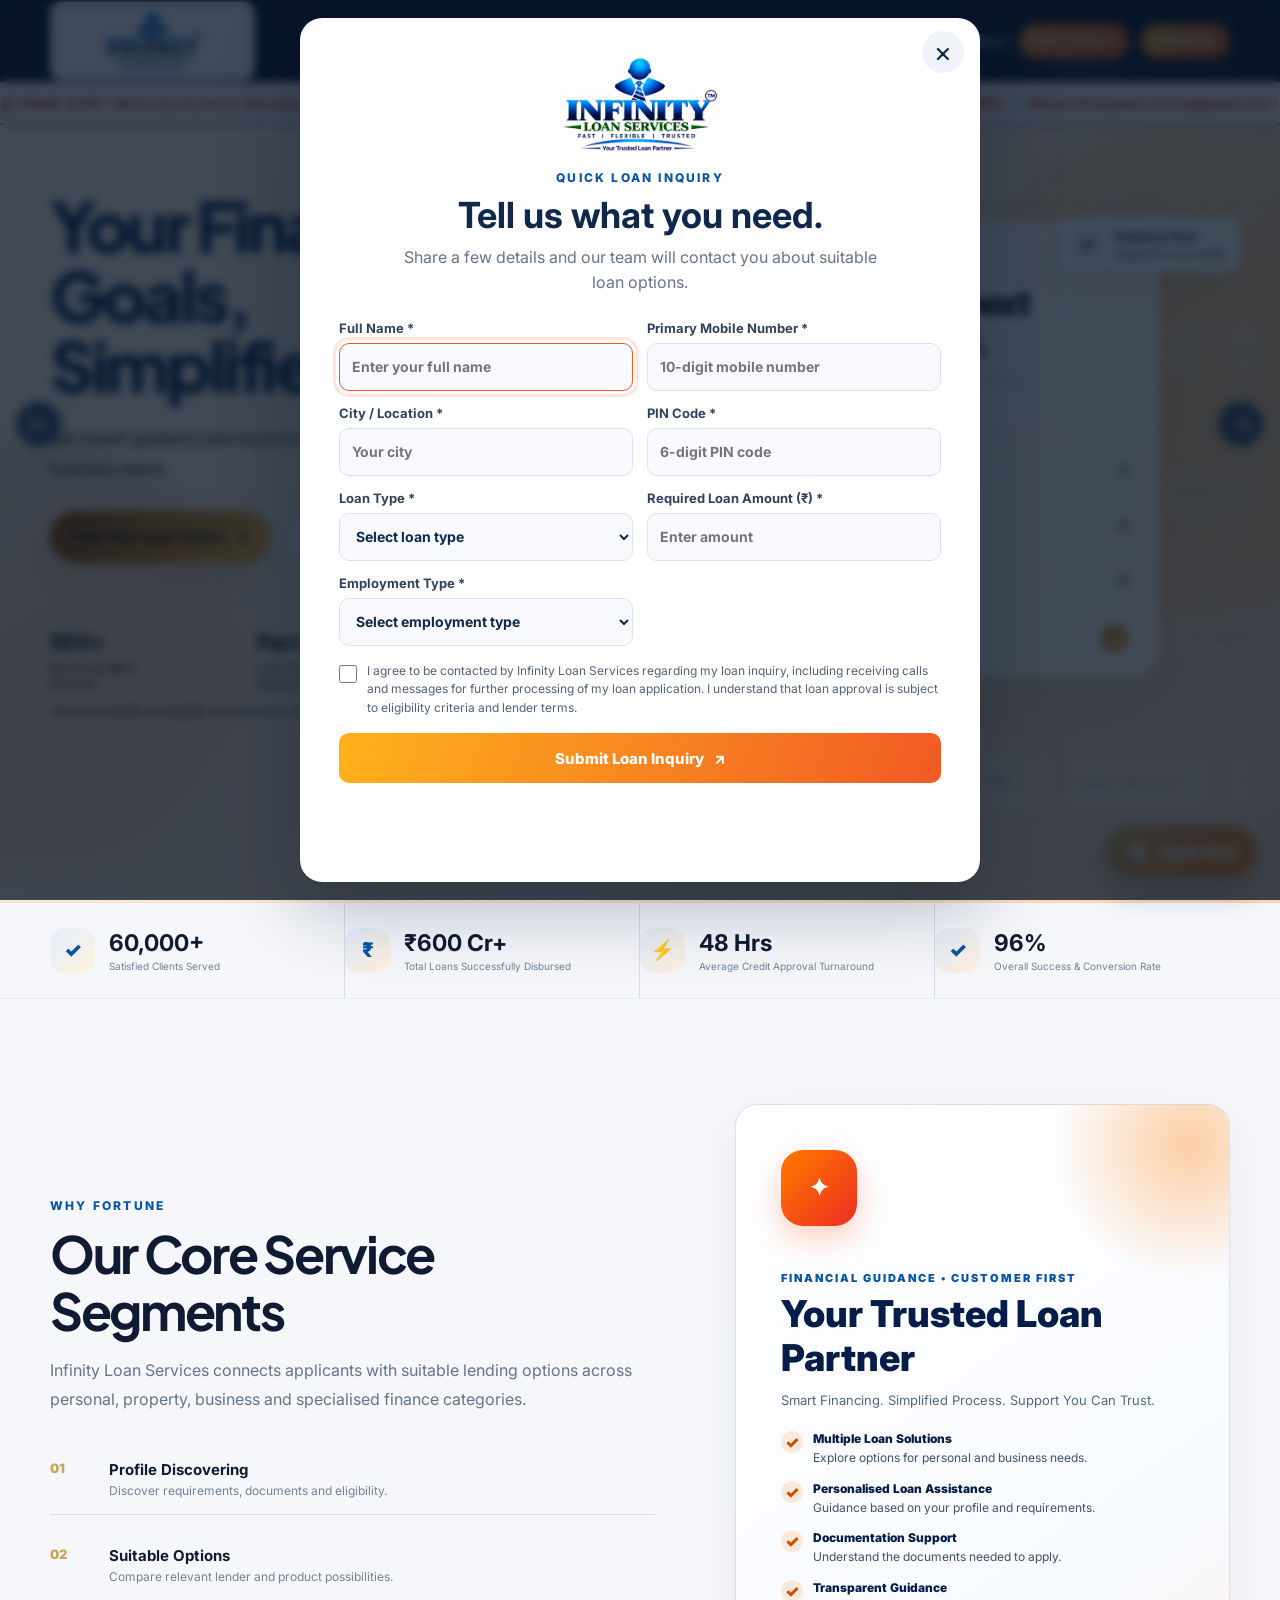
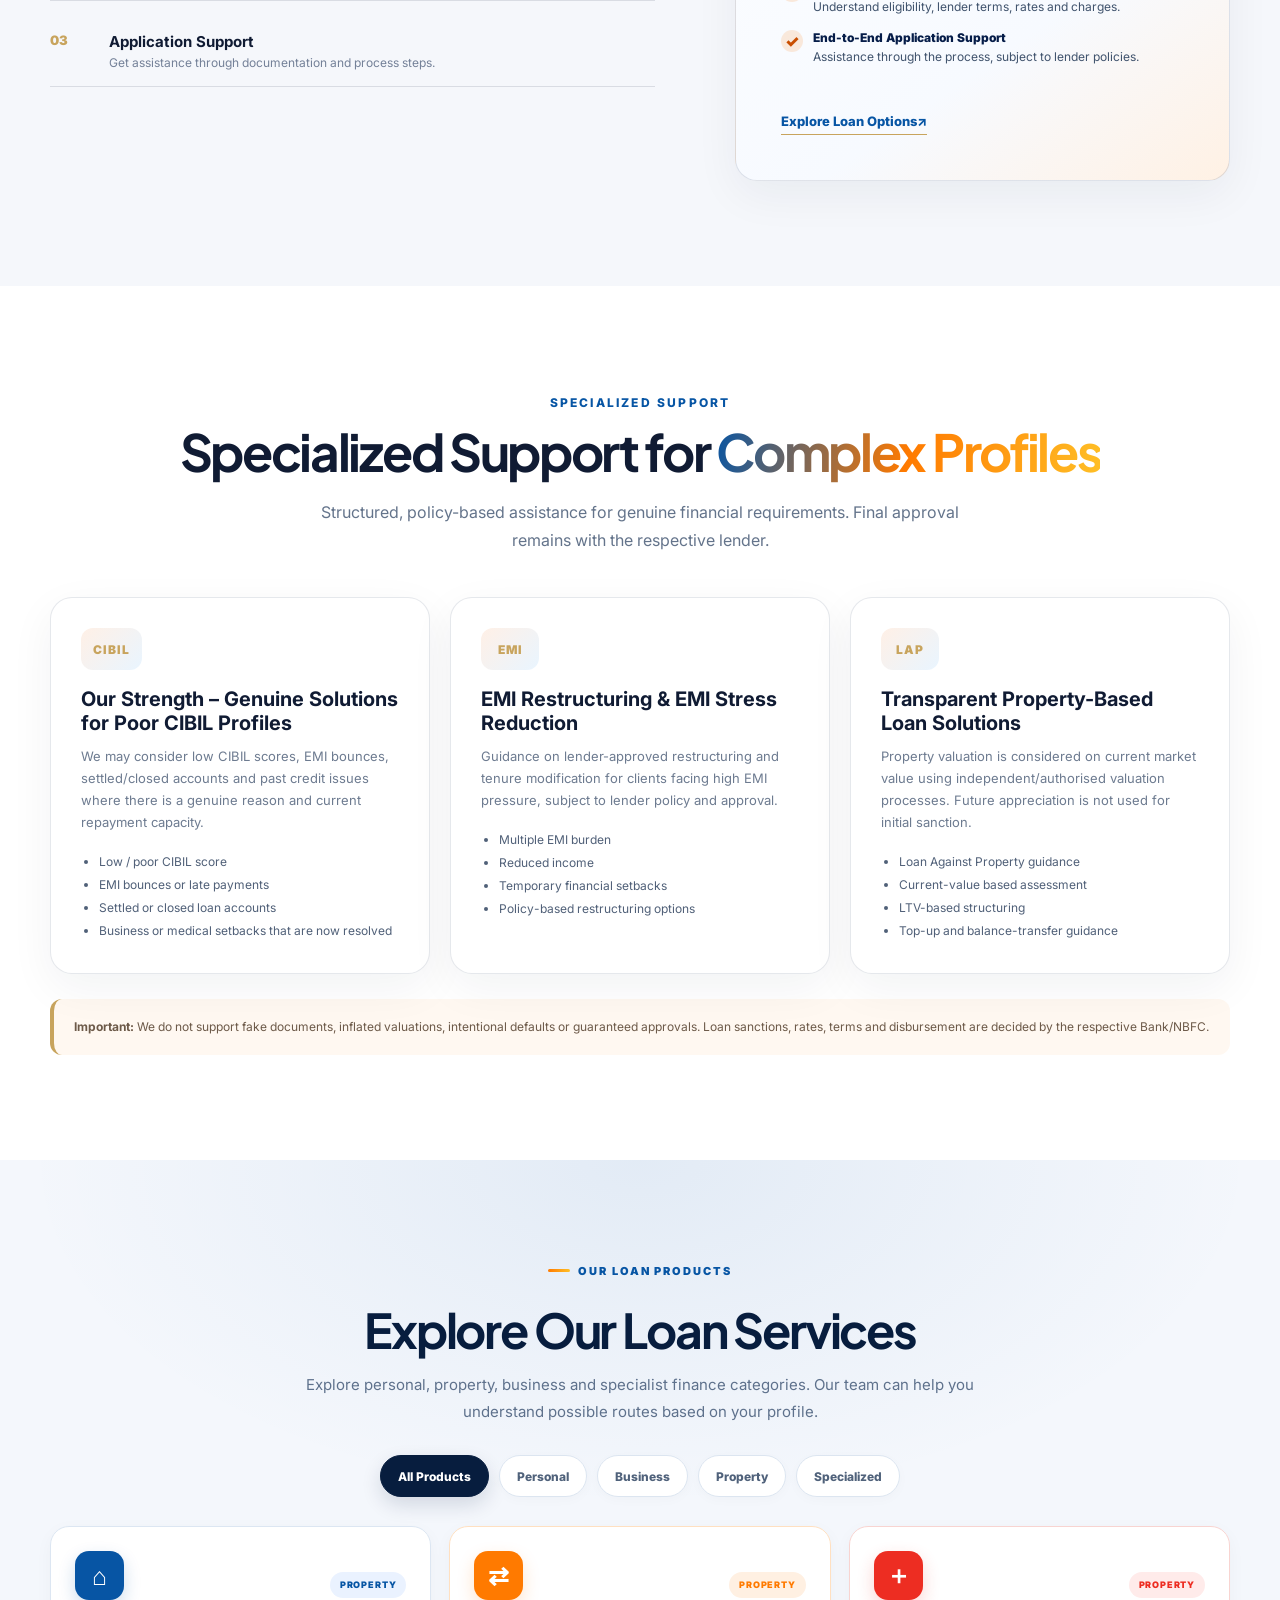
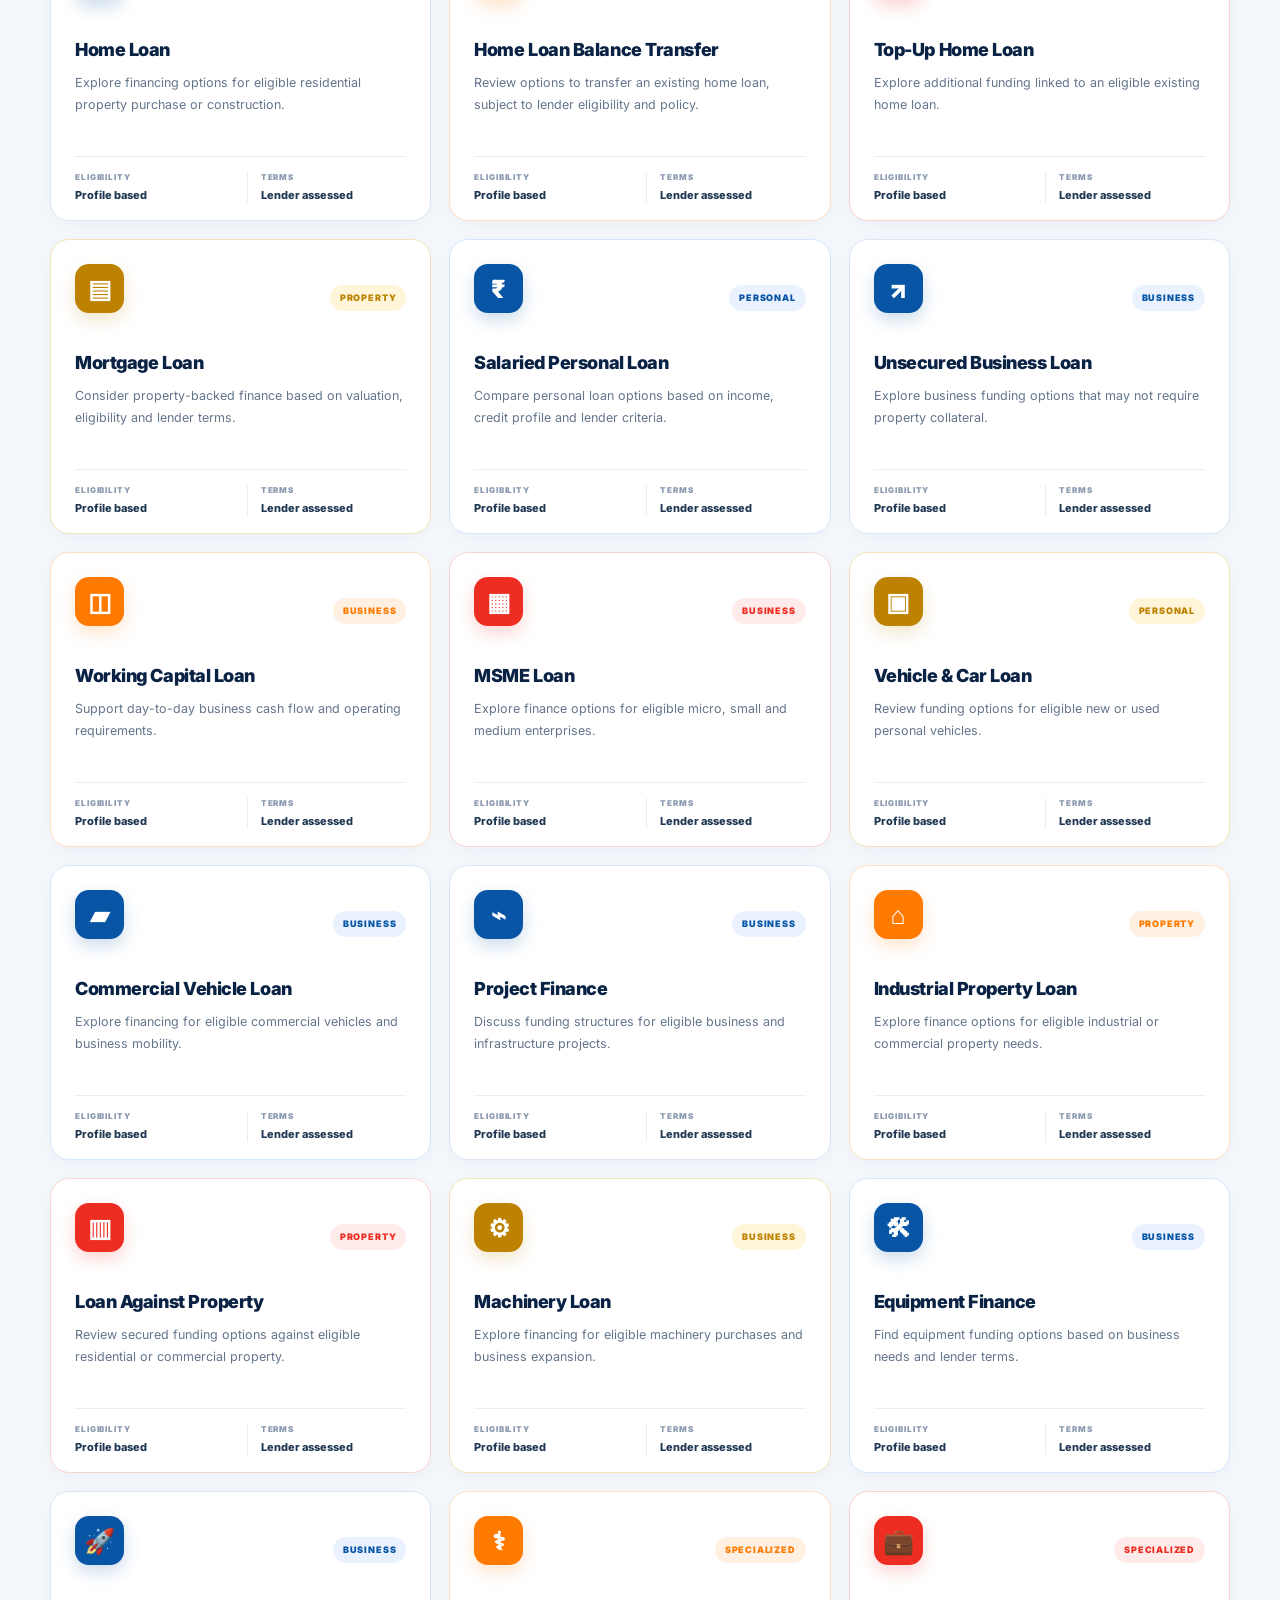
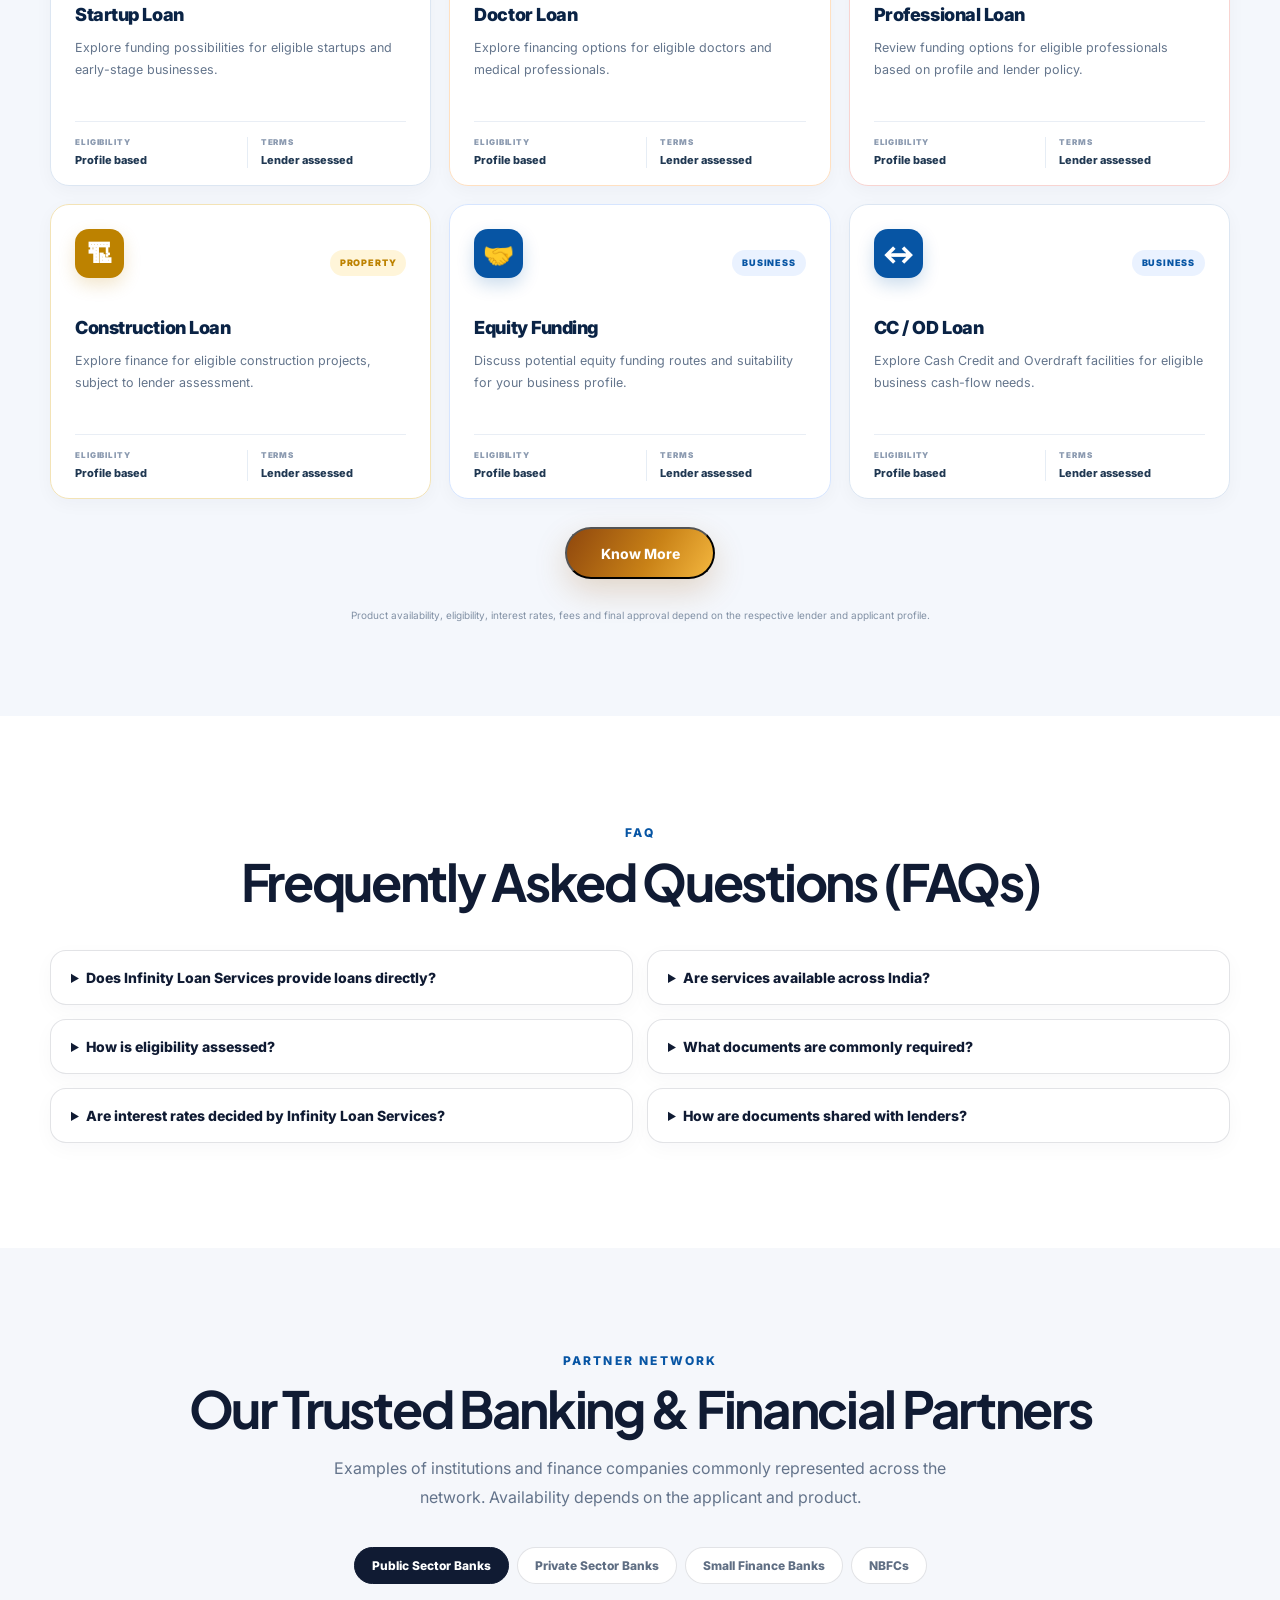
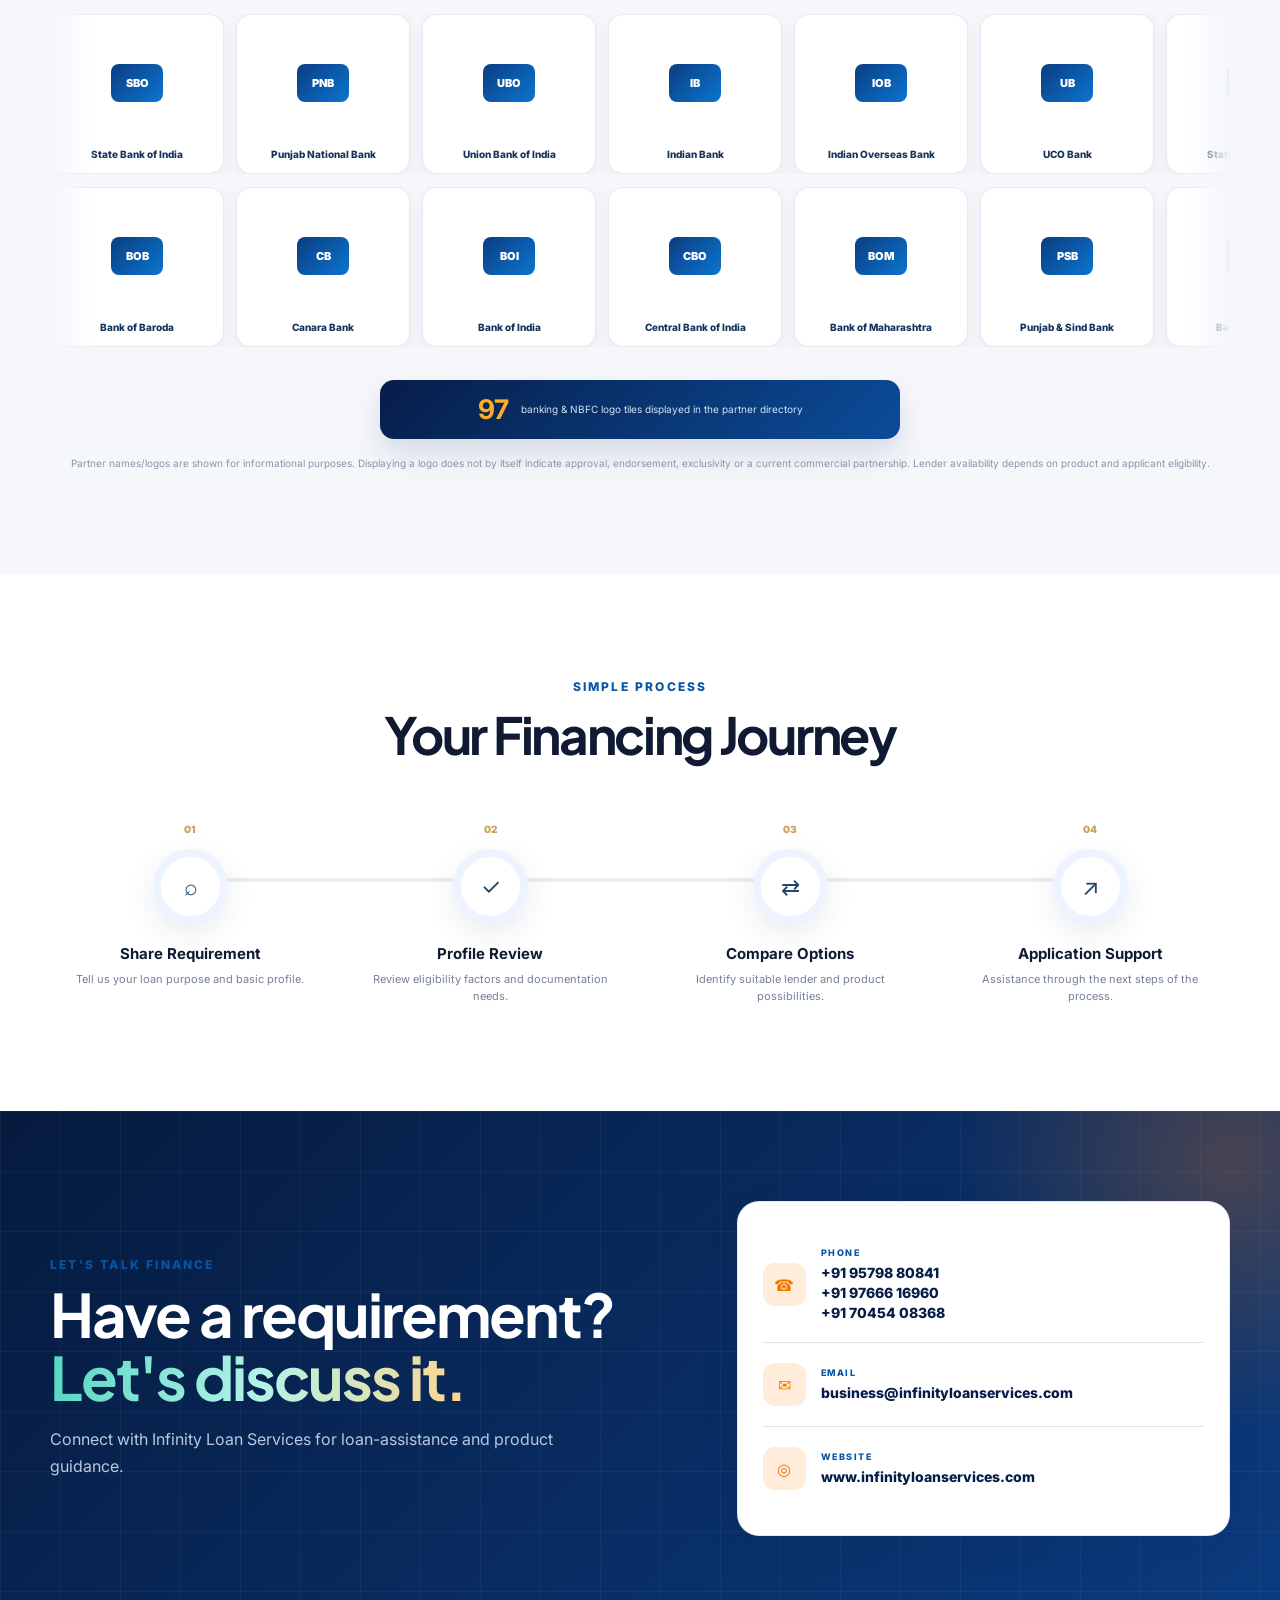
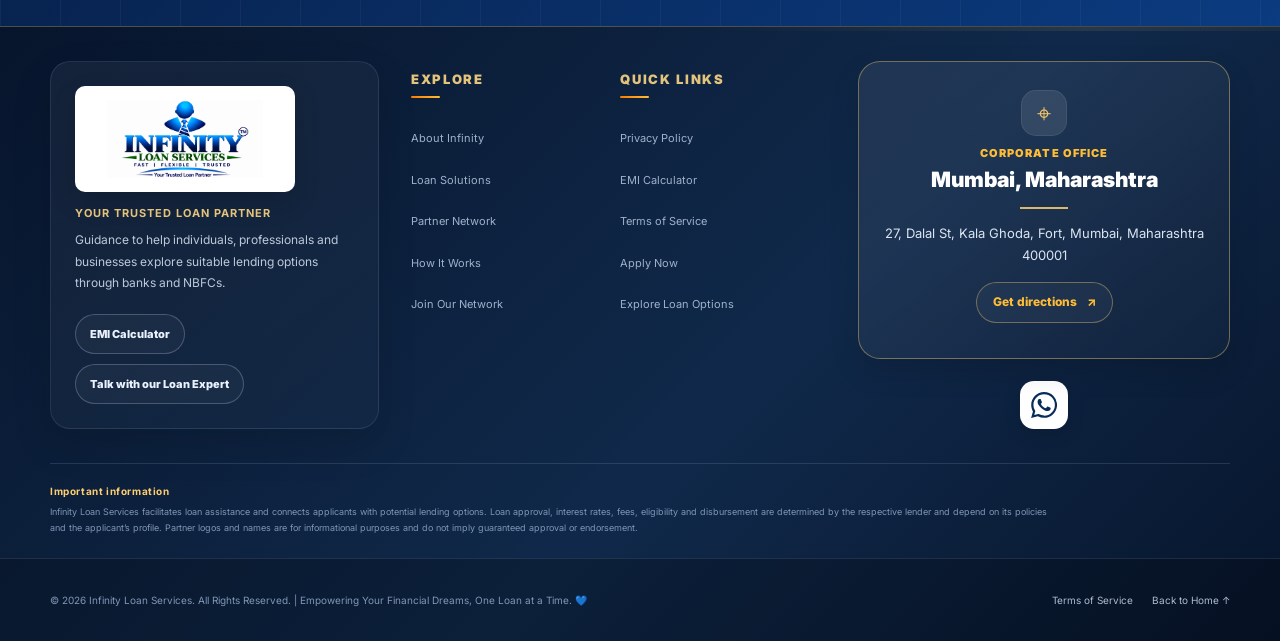
==== commit 6172fdfe: "Update Infinity Loan Services website" ====
--- a/index.html
+++ b/index.html
@@ -5,19 +5,19 @@
 <meta charset="utf-8"/>
 <meta content="width=device-width, initial-scale=1.0" name="viewport"/>
 <meta content="#10284c" name="theme-color"/>
-<meta content="Infinity Loans & Business Solutions — financial advisory and loan facilitation for individuals and businesses across India." name="description"/>
-<title>Infinity Loans & Business Solutions | Your Trusted Loan Partner</title>
+<meta content="Infinity Loan Services — financial advisory and loan facilitation for individuals and businesses across India." name="description"/>
+<title>Infinity Loan Services | Your Trusted Loan Partner</title>
 <link rel="canonical" href="https://www.infinityloanservices.com/">
 <meta property="og:type" content="website">
-<meta property="og:title" content="Infinity Loans & Business Solutions | Your Trusted Loan Partner">
-<meta property="og:description" content="Explore personal, business and other loan solutions with Infinity Loans & Business Solutions — Your Trusted Loan Partner.">
+<meta property="og:title" content="Infinity Loan Services | Your Trusted Loan Partner">
+<meta property="og:description" content="Explore personal, business and other loan solutions with Infinity Loan Services — Your Trusted Loan Partner.">
 <meta property="og:url" content="https://www.infinityloanservices.com/">
 <meta property="og:image" content="https://www.infinityloanservices.com/assets/infinity-logo.png">
 <meta name="twitter:card" content="summary_large_image">
-<meta name="twitter:title" content="Infinity Loans & Business Solutions | Your Trusted Loan Partner">
-<meta name="twitter:description" content="Explore personal, business and other loan solutions with Infinity Loans & Business Solutions — Your Trusted Loan Partner.">
+<meta name="twitter:title" content="Infinity Loan Services | Your Trusted Loan Partner">
+<meta name="twitter:description" content="Explore personal, business and other loan solutions with Infinity Loan Services — Your Trusted Loan Partner.">
 <meta name="twitter:image" content="https://www.infinityloanservices.com/assets/infinity-logo.png">
-<meta property="og:image:alt" content="Infinity Loans & Business Solutions logo">
+<meta property="og:image:alt" content="Infinity Loan Services logo">
 <meta property="og:image:type" content="image/png">
 <link rel="icon" type="image/png" sizes="512x512" href="assets/FAVICON.png?v=2">
 <link rel="apple-touch-icon" href="assets/FAVICON.png?v=2">
@@ -27,14 +27,14 @@
 <link href="https://fonts.googleapis.com/css2?family=Inter:wght@400;500;600;700;800;900&amp;family=Plus+Jakarta+Sans:wght@500;600;700;800&amp;display=swap" rel="stylesheet"/>
 <link href="style.css" rel="stylesheet"/>
 <link href="https://fonts.googleapis.com" rel="preconnect"/><link crossorigin="" href="https://fonts.gstatic.com" rel="preconnect"/><link href="https://fonts.googleapis.com/css2?family=Inter:wght@400;500;600;700&amp;family=Playfair+Display:wght@600;700&amp;family=Poppins:wght@400;500;600;700&amp;display=swap" rel="stylesheet"/>
-</link></link><script type="application/ld+json">{"@context":"https://schema.org","@type":"FinancialService","name":"Infinity Loans & Business Solutions","url":"https://www.infinityloanservices.com/","logo":"https://www.infinityloanservices.com/assets/infinity-logo.png","image":"https://www.infinityloanservices.com/assets/infinity-logo.png"}</script>
+</link></link><script type="application/ld+json">{"@context":"https://schema.org","@type":"FinancialService","name":"Infinity Loan Services","url":"https://www.infinityloanservices.com/","logo":"https://www.infinityloanservices.com/assets/infinity-logo.png","image":"https://www.infinityloanservices.com/assets/infinity-logo.png"}</script>
 </head>
 <body>
 <div aria-hidden="true" class="quick-inquiry-modal" id="quickInquiryModal">
   <div class="quick-inquiry-overlay" data-close-quick></div>
   <section class="quick-inquiry-card" role="dialog" aria-modal="true" aria-labelledby="quickInquiryTitle" tabindex="-1">
     <button class="quick-inquiry-close" type="button" aria-label="Close Quick Loan Inquiry">×</button>
-    <img src="assets/infinity-logo.png" alt="Infinity Loans & Business Solutions" class="quick-inquiry-logo">
+    <img src="assets/infinity-logo.png" alt="Infinity Loan Services" class="quick-inquiry-logo">
     <p class="section-kicker">QUICK LOAN INQUIRY</p>
     <h2 id="quickInquiryTitle">Tell us what you need.</h2>
     <p class="quick-inquiry-intro">Share a few details and our team will contact you about suitable loan options.</p>
@@ -47,7 +47,7 @@
 <label for="loanType">Loan Type *<select name="loanType" id="loanType" required><option value="">Select loan type</option><option value="Home Loan">🏠 Home Loan</option><option value="Balance Transfer">🔄 Balance Transfer</option><option value="Top-Up Home Loan">⬆️ Top-Up Home Loan</option><option value="Mortgage Loan">🏘️ Mortgage Loan</option><option value="Salaried Personal Loan">👔 Salaried Personal Loan</option><option value="Business Loan">🏢 Business Loan</option><option value="Working Capital Loan">📈 Working Capital Loan</option><option value="MSME Loan">🏭 MSME Loan</option><option value="Vehicle & Car Loan">🚗 Vehicle & Car Loan</option><option value="Commercial Vehicle Loan">🚚 Commercial Vehicle Loan</option><option value="Project Finance">🏗️ Project Finance</option><option value="Industrial Property Loan">🏬 Industrial Property Loan</option><option value="Loan Against Property">🏘️ Loan Against Property</option><option value="Machinery Loan">⚙️ Machinery Loan</option><option value="Equipment Finance">🛠️ Equipment Finance</option><option value="Startup Loan">🚀 Startup Loan</option><option value="Agriculture Loan">🌾 Agriculture Loan</option><option value="Solar Loan">☀️ Solar Loan</option><option value="Doctor Loan">👨‍⚕️ Doctor Loan</option><option value="Professional Loan">💼 Professional Loan</option><option value="Construction Loan">🏗️ Construction Loan</option><option value="Equity Funding">🤝 Equity Funding</option><option value="CC / OD Loan">💼 CC / OD Loan</option></select></label>        <label>Required Loan Amount (₹) *<input name="loanAmount" type="number" min="1" required placeholder="Enter amount"></label>
         <label>Employment Type *<select name="employmentType" required><option value="">Select employment type</option><option>Salaried</option><option>Self-Employed</option><option>Business Owner</option><option>Other</option></select></label>
       </div>
-      <label class="quick-inquiry-consent shared-consent-label"><input type="checkbox" name="consent" value="Agreed" required><span>I agree to be contacted by Infinity Loans & Business Solutions regarding my loan inquiry, including receiving calls and messages for further processing of my loan application. I understand that loan approval is subject to eligibility criteria and lender terms.</span></label>
+      <label class="quick-inquiry-consent shared-consent-label"><input type="checkbox" name="consent" value="Agreed" required><span>I agree to be contacted by Infinity Loan Services regarding my loan inquiry, including receiving calls and messages for further processing of my loan application. I understand that loan approval is subject to eligibility criteria and lender terms.</span></label>
       <button class="quick-inquiry-submit" type="submit">Submit Loan Inquiry <span>↗</span></button>
       <p class="quick-inquiry-status" id="quickInquiryStatus" aria-live="polite" role="status"></p>
       <p class="quick-inquiry-status" id="quickInquiryEmailStatus" aria-live="polite" role="status"></p>
@@ -56,18 +56,18 @@
 </div>
 <div class="preloader" id="preloader">
 <div class="loader-ring"></div>
-<img alt="Infinity Loans & Business Solutions" src="assets/infinity-logo.png"/>
+<img alt="Infinity Loan Services" src="assets/infinity-logo.png"/>
 </div>
 <div class="progress-bar" id="progressBar"></div>
 <header class="site-header" id="header">
 <nav class="navbar container">
-<a aria-label="Infinity Loans & Business Solutions home" class="brand brand-logo" href="#home"><img alt="Infinity Loans & Business Solutions logo" src="assets/infinity-logo.png"/></a>
+<a aria-label="Infinity Loan Services home" class="brand brand-logo" href="#home"><img alt="Infinity Loan Services logo" src="assets/infinity-logo.png"/></a>
 <button aria-expanded="false" aria-label="Toggle navigation" class="menu-toggle" id="menuToggle">
 <span></span><span></span><span></span>
 </button>
 <div class="nav-links" id="navLinks"><a href="/">Home</a><a href="/about-us">About</a><a href="#loans">Loan Solutions</a><a href="#partners">Partners</a><a href="/emi-calculator">EMI Calculator</a><a href="/join-us">Join Us</a><a href="/documents-upload">Documents Upload</a><a class="nav-cta refer-cta" href="/refer-and-earn">Refer and Earn</a><a class="nav-contact-cta" href="/contact">Contact Us</a></div>
 </nav>
-<div aria-label="Fraud alert" class="fraud-alert-ticker" role="status"><div class="fraud-alert-track"><span>🚨 FRAUD ALERT: Never pay anyone in the name of Infinity Loans & Business Solutions without admin confirmation. 📞 +91 95798 80841 | +91 97666 16960 | +91 70454 08368 | 📧 official.infinityloanservices@gmail.com / business@infinityloanservices.com</span><span aria-hidden="true">🚨 FRAUD ALERT: Never pay anyone in the name of Infinity Loans & Business Solutions without admin confirmation. 📞 +91 95798 80841 | +91 97666 16960 | +91 70454 08368 | 📧 official.infinityloanservices@gmail.com / business@infinityloanservices.com</span></div></div></header>
+<div aria-label="Fraud alert" class="fraud-alert-ticker" role="status"><div class="fraud-alert-track"><span>🚨 FRAUD ALERT: Never pay anyone in the name of Infinity Loan Services without admin confirmation. 📞 +91 95798 80841 | +91 97666 16960 | +91 70454 08368 | 📧 official.infinityloanservices@gmail.com / business@infinityloanservices.com</span><span aria-hidden="true">🚨 FRAUD ALERT: Never pay anyone in the name of Infinity Loan Services without admin confirmation. 📞 +91 95798 80841 | +91 97666 16960 | +91 70454 08368 | 📧 official.infinityloanservices@gmail.com / business@infinityloanservices.com</span></div></div></header>
 <main>
 <section aria-label="Homepage hero" class="hero" id="home">
 <div class="hero-grid"></div>
@@ -115,7 +115,7 @@
 </div>
 </div>
 <div aria-hidden="true" aria-label="2 of 2: City network" aria-roledescription="slide" class="hero-slide city-network-slide" data-hero-slide role="group">
-<div class="city-hero-inner"><div class="city-hero-heading"><span>INFINITY LOANS & BUSINESS SOLUTIONS</span><h2>Your Trusted <em>Financial Partner</em></h2><p>Helping customers across India explore suitable loan solutions with trusted guidance.</p></div><div class="city-card-grid" aria-label="Upcoming Infinity Loans & Business Solutions city locations">
+<div class="city-hero-inner"><div class="city-hero-heading"><span>INFINITY LOAN SERVICES</span><h2>Your Trusted <em>Financial Partner</em></h2><p>Helping customers across India explore suitable loan solutions with trusted guidance.</p></div><div class="city-card-grid" aria-label="Upcoming Infinity Loan Services city locations">
 <article class="city-preview-card"><img loading="eager" decoding="async" alt="Mumbai city" src="assets/mumbai.png"><div><h3>Mumbai</h3><p>Mumbai, India</p><span>❔ Coming Soon · Stay Updated</span></div></article>
 <article class="city-preview-card"><img loading="eager" decoding="async" alt="New Delhi city" src="assets/New Delhi.png"><div><h3>New Delhi</h3><p>New Delhi, India</p><span>❔ Coming Soon · Stay Updated</span></div></article>
 <article class="city-preview-card"><img loading="eager" decoding="async" alt="Bengaluru city" src="assets/Bengaluru.png"><div><h3>Bengaluru</h3><p>Bengaluru, India</p><span>❔ Coming Soon · Stay Updated</span></div></article>
@@ -156,7 +156,7 @@
 <div class="section-heading reveal">
 <div class="section-kicker">WHY FORTUNE</div>
 <h2>Our Core Service Segments</h2>
-<p>Infinity Loans & Business Solutions connects applicants with suitable lending options across personal, property, business and specialised finance categories.</p>
+<p>Infinity Loan Services connects applicants with suitable lending options across personal, property, business and specialised finance categories.</p>
 <div class="feature-list">
 <div><span>01</span><b>Profile Discovering</b><p>Discover requirements, documents and eligibility.</p></div>
 <div><span>02</span><b>Suitable Options</b><p>Compare relevant lender and product possibilities.</p></div>
@@ -261,11 +261,11 @@
 <div class="container">
 <div class="section-title center"><span class="section-kicker">FAQ</span><h2>Frequently Asked Questions (FAQs)</h2></div>
 <div class="faq-grid">
-<details><summary>Does Infinity Loans & Business Solutions provide loans directly?</summary><p>No. Infinity Loans & Business Solutions acts as a financial advisor and facilitator. Final approval and disbursement are handled by the respective Bank or NBFC.</p></details>
+<details><summary>Does Infinity Loan Services provide loans directly?</summary><p>No. Infinity Loan Services acts as a financial advisor and facilitator. Final approval and disbursement are handled by the respective Bank or NBFC.</p></details>
 <details><summary>Are services available across India?</summary><p>Yes. The live website states Pan-India coverage across all States and Union Territories, subject to product and lender availability.</p></details>
 <details><summary>How is eligibility assessed?</summary><p>Profiles may be assessed using CIBIL/credit history, income, employment or business profile, liabilities, documents and lender-specific criteria.</p></details>
 <details><summary>What documents are commonly required?</summary><p>PAN, Aadhaar/address proof, income proof such as salary slips or ITR, bank statements and employment/business details are commonly requested, depending on the case.</p></details>
-<details><summary>Are interest rates decided by Infinity Loans & Business Solutions?</summary><p>No. Interest rates, tenure and final loan terms are determined by the respective lender under its internal credit policy.</p></details>
+<details><summary>Are interest rates decided by Infinity Loan Services?</summary><p>No. Interest rates, tenure and final loan terms are determined by the respective lender under its internal credit policy.</p></details>
 <details><summary>How are documents shared with lenders?</summary><p>The live site states that documents are internally analysed first and shared only with selected lenders after analysis and with the client's consent.</p></details>
 </div>
 </div>
@@ -997,7 +997,7 @@
 <div>
 <div class="section-kicker">LET'S TALK FINANCE</div>
 <h2>Have a requirement?<br/><span>Let's discuss it.</span></h2>
-<p>Connect with Infinity Loans & Business Solutions for loan-assistance and product guidance.</p>
+<p>Connect with Infinity Loan Services for loan-assistance and product guidance.</p>
 </div>
 <div class="contact-card">
 <div class="contact-item"><span>☎</span><div><small>PHONE</small><a href="tel:+919579880841">+91 95798 80841</a><br><a href="tel:+919766616960">+91 97666 16960</a><br><a href="tel:+917045408368">+91 70454 08368</a></div></div>
@@ -1010,8 +1010,8 @@
 <footer class="footer professional-footer" id="site-footer">
 <div class="container footer-main">
 <div class="footer-brand-column">
-<a aria-label="Infinity Loans & Business Solutions home" class="footer-logo-link" href="/">
-<img alt="Infinity Loans & Business Solutions" src="assets/infinity-logo.png"/>
+<a aria-label="Infinity Loan Services home" class="footer-logo-link" href="/">
+<img alt="Infinity Loan Services" src="assets/infinity-logo.png"/>
 </a>
 <p class="footer-tagline">Your Trusted Loan Partner</p>
 <p class="footer-intro">Guidance to help individuals, professionals and businesses explore suitable lending options through banks and NBFCs.</p>
@@ -1052,11 +1052,11 @@
 </div>
 <div class="container footer-disclaimer">
 <strong>Important information</strong>
-<p>Infinity Loans & Business Solutions facilitates loan assistance and connects applicants with potential lending options. Loan approval, interest rates, fees, eligibility and disbursement are determined by the respective lender and depend on its policies and the applicant’s profile. Partner logos and names are for informational purposes and do not imply guaranteed approval or endorsement.</p>
+<p>Infinity Loan Services facilitates loan assistance and connects applicants with potential lending options. Loan approval, interest rates, fees, eligibility and disbursement are determined by the respective lender and depend on its policies and the applicant’s profile. Partner logos and names are for informational purposes and do not imply guaranteed approval or endorsement.</p>
 </div>
 <div class="footer-bottom">
 <div class="container footer-bottom-inner">
-<span>© 2026 Infinity Loans & Business Solutions. All Rights Reserved. | Empowering Your Financial Dreams, One Loan at a Time. 💙</span>
+<span>© 2026 Infinity Loan Services. All Rights Reserved. | Empowering Your Financial Dreams, One Loan at a Time. 💙</span>
 <div class="footer-legal-links"><a href="/terms-of-services">Terms of Service</a><a href="/#home">Back to Home ↑</a></div>
 </div>
 </div>
@@ -1065,7 +1065,7 @@
 <div class="expert-modal" id="expertModal" aria-hidden="true" role="dialog" aria-modal="true" aria-labelledby="expertModalTitle">
   <button class="expert-modal-overlay" type="button" data-close-expert aria-label="Close expert popup"></button>
   <div class="expert-modal-card" role="document">
-    <div class="expert-modal-header"><div class="expert-modal-brand"><img src="assets/infinity-logo.png" alt="Infinity Loans & Business Solutions logo"><strong>Infinity Loans & Business Solutions</strong></div><button type="button" class="expert-modal-close" data-close-expert aria-label="Close">×</button></div>
+    <div class="expert-modal-header"><div class="expert-modal-brand"><img src="assets/infinity-logo.png" alt="Infinity Loan Services logo"><strong>Infinity Loan Services</strong></div><button type="button" class="expert-modal-close" data-close-expert aria-label="Close">×</button></div>
     <p class="expert-eyebrow">TALK WITH OUR LOAN EXPERT</p>
     <h2 id="expertModalTitle">Aamin Khan</h2>
     <p class="expert-role">Founder &amp; Director</p>
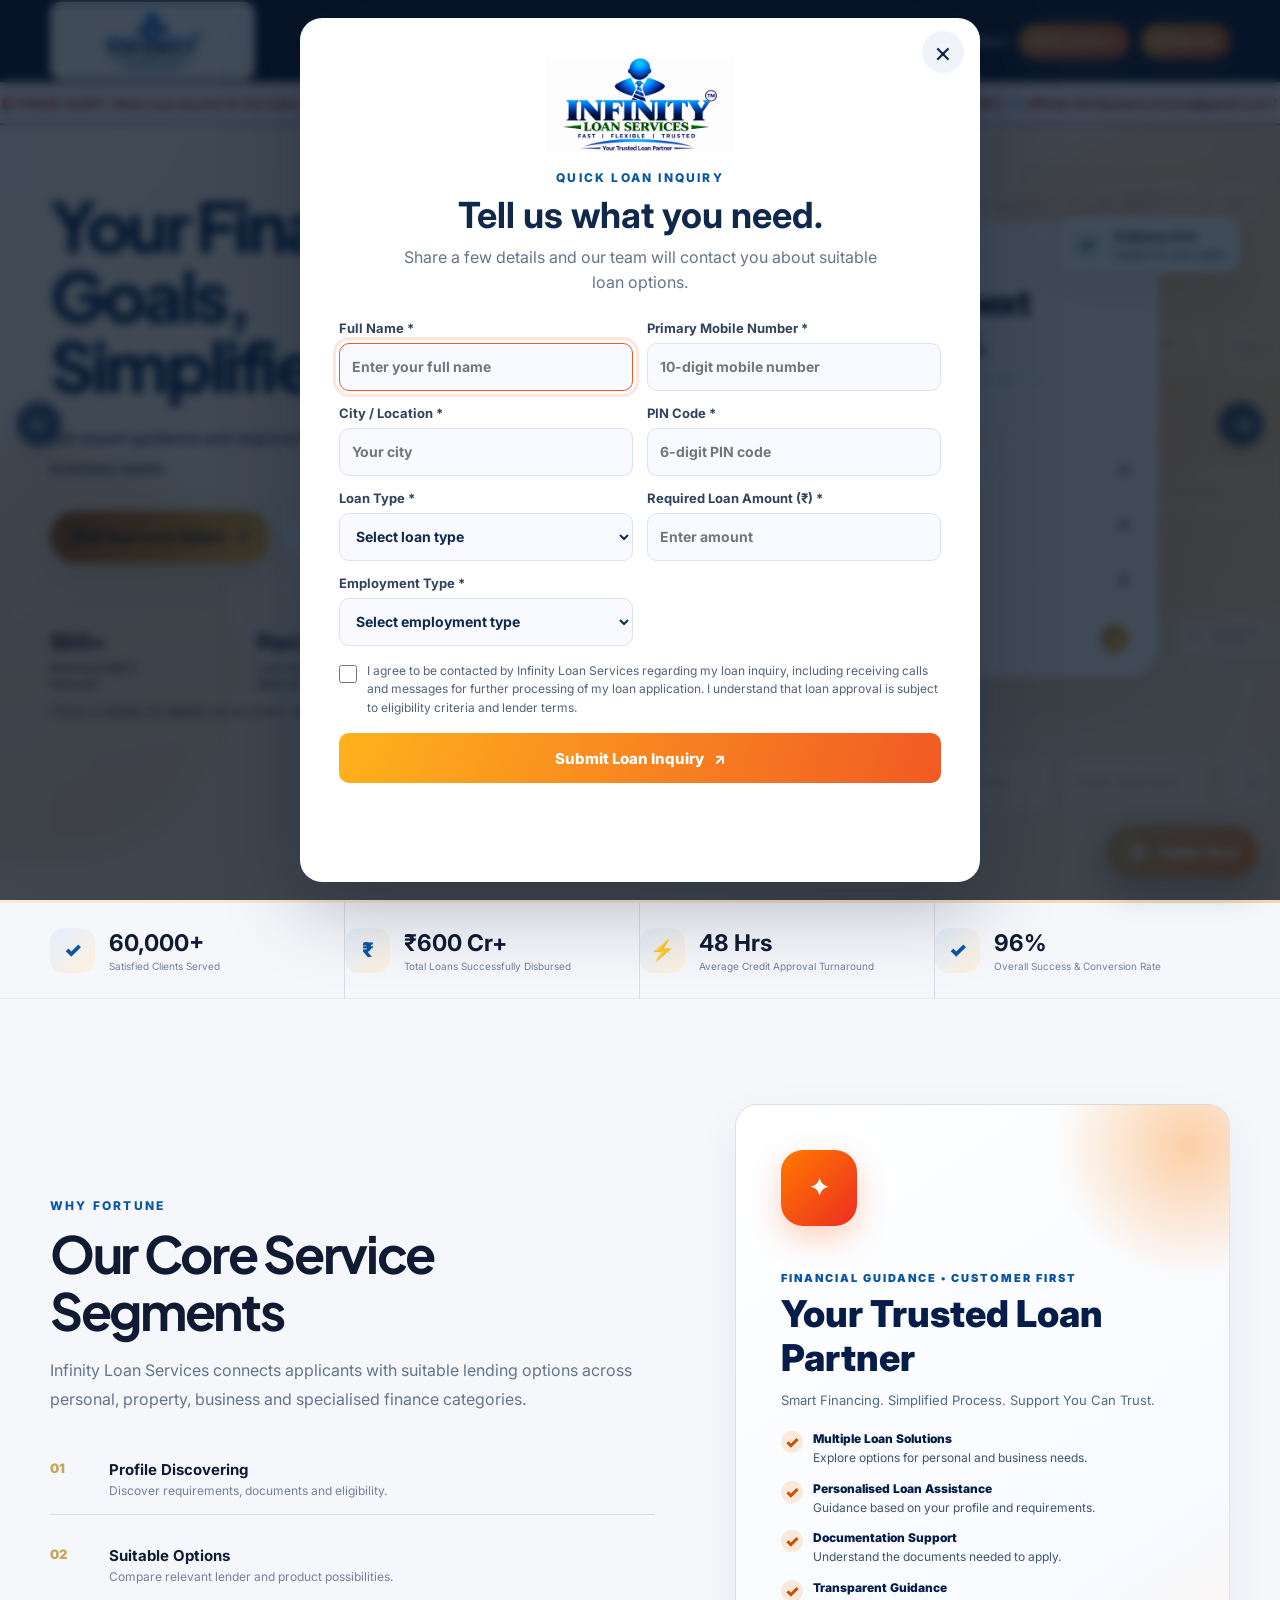
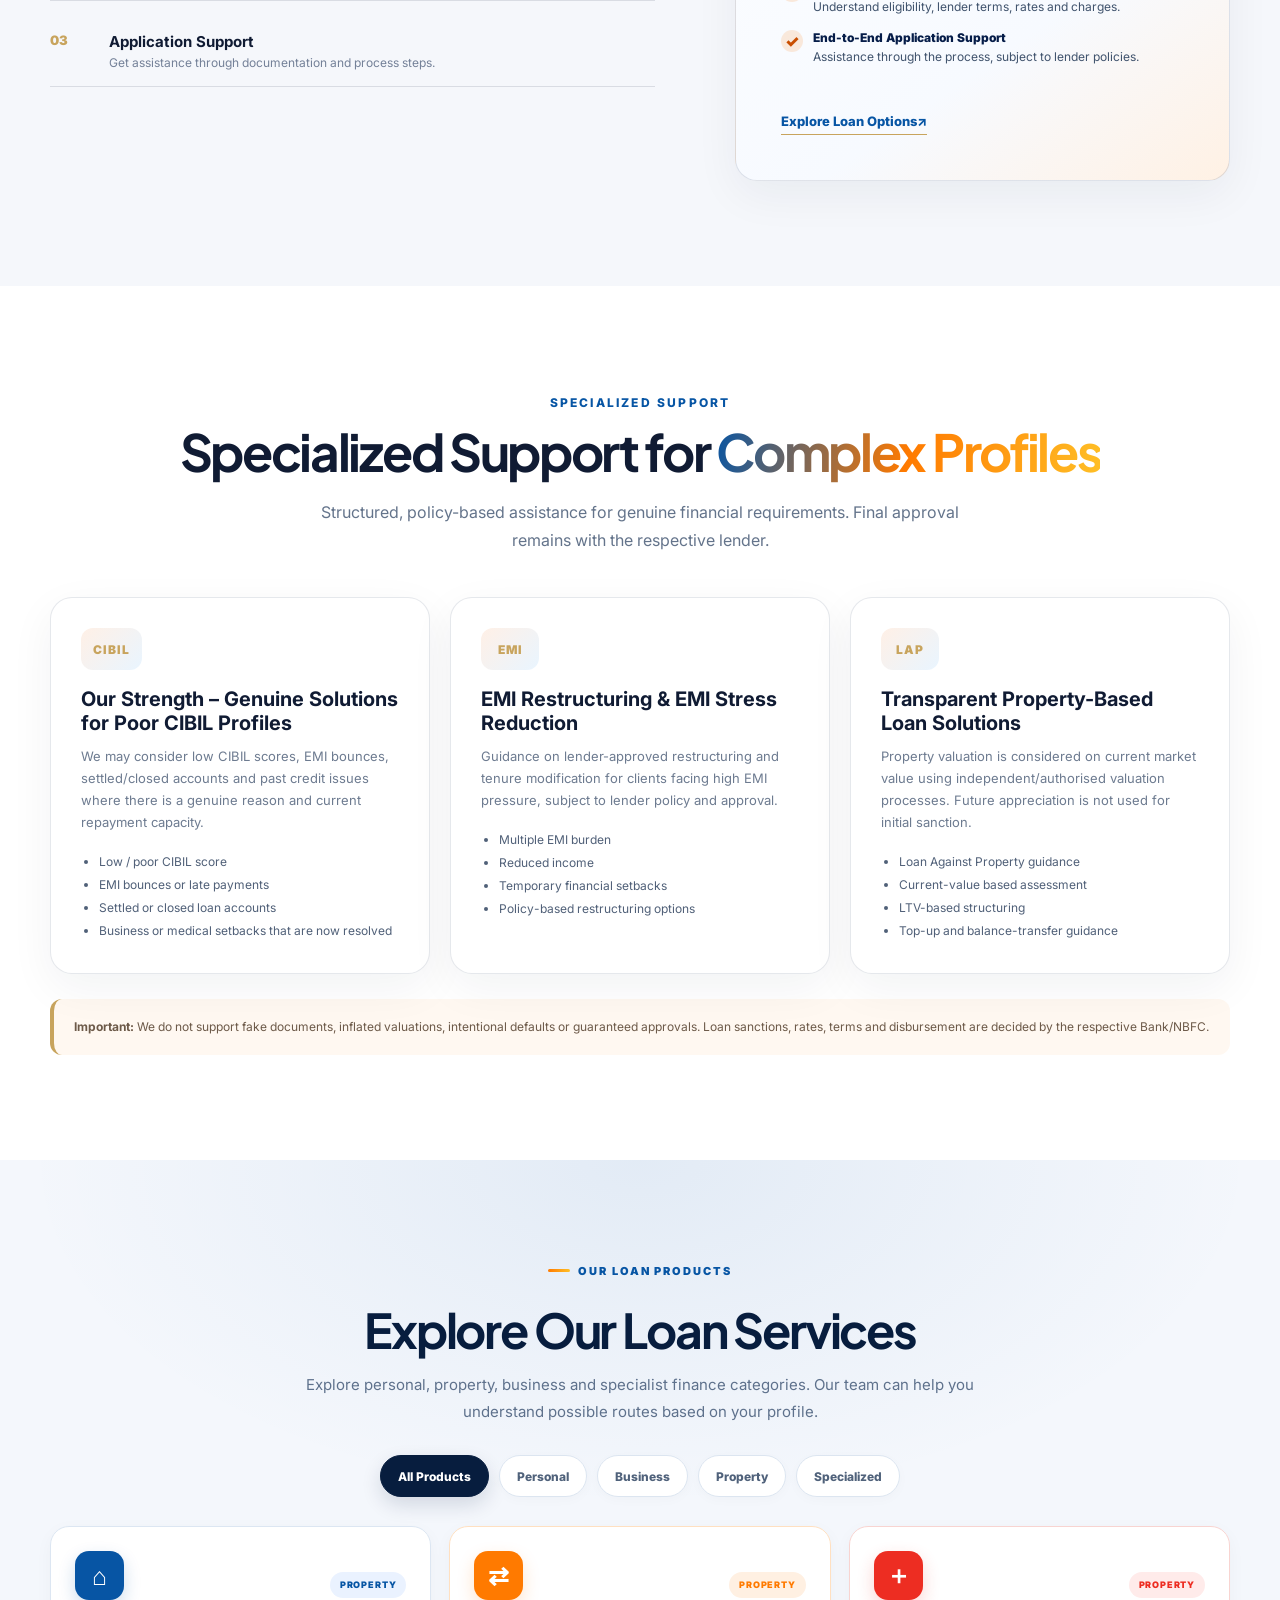
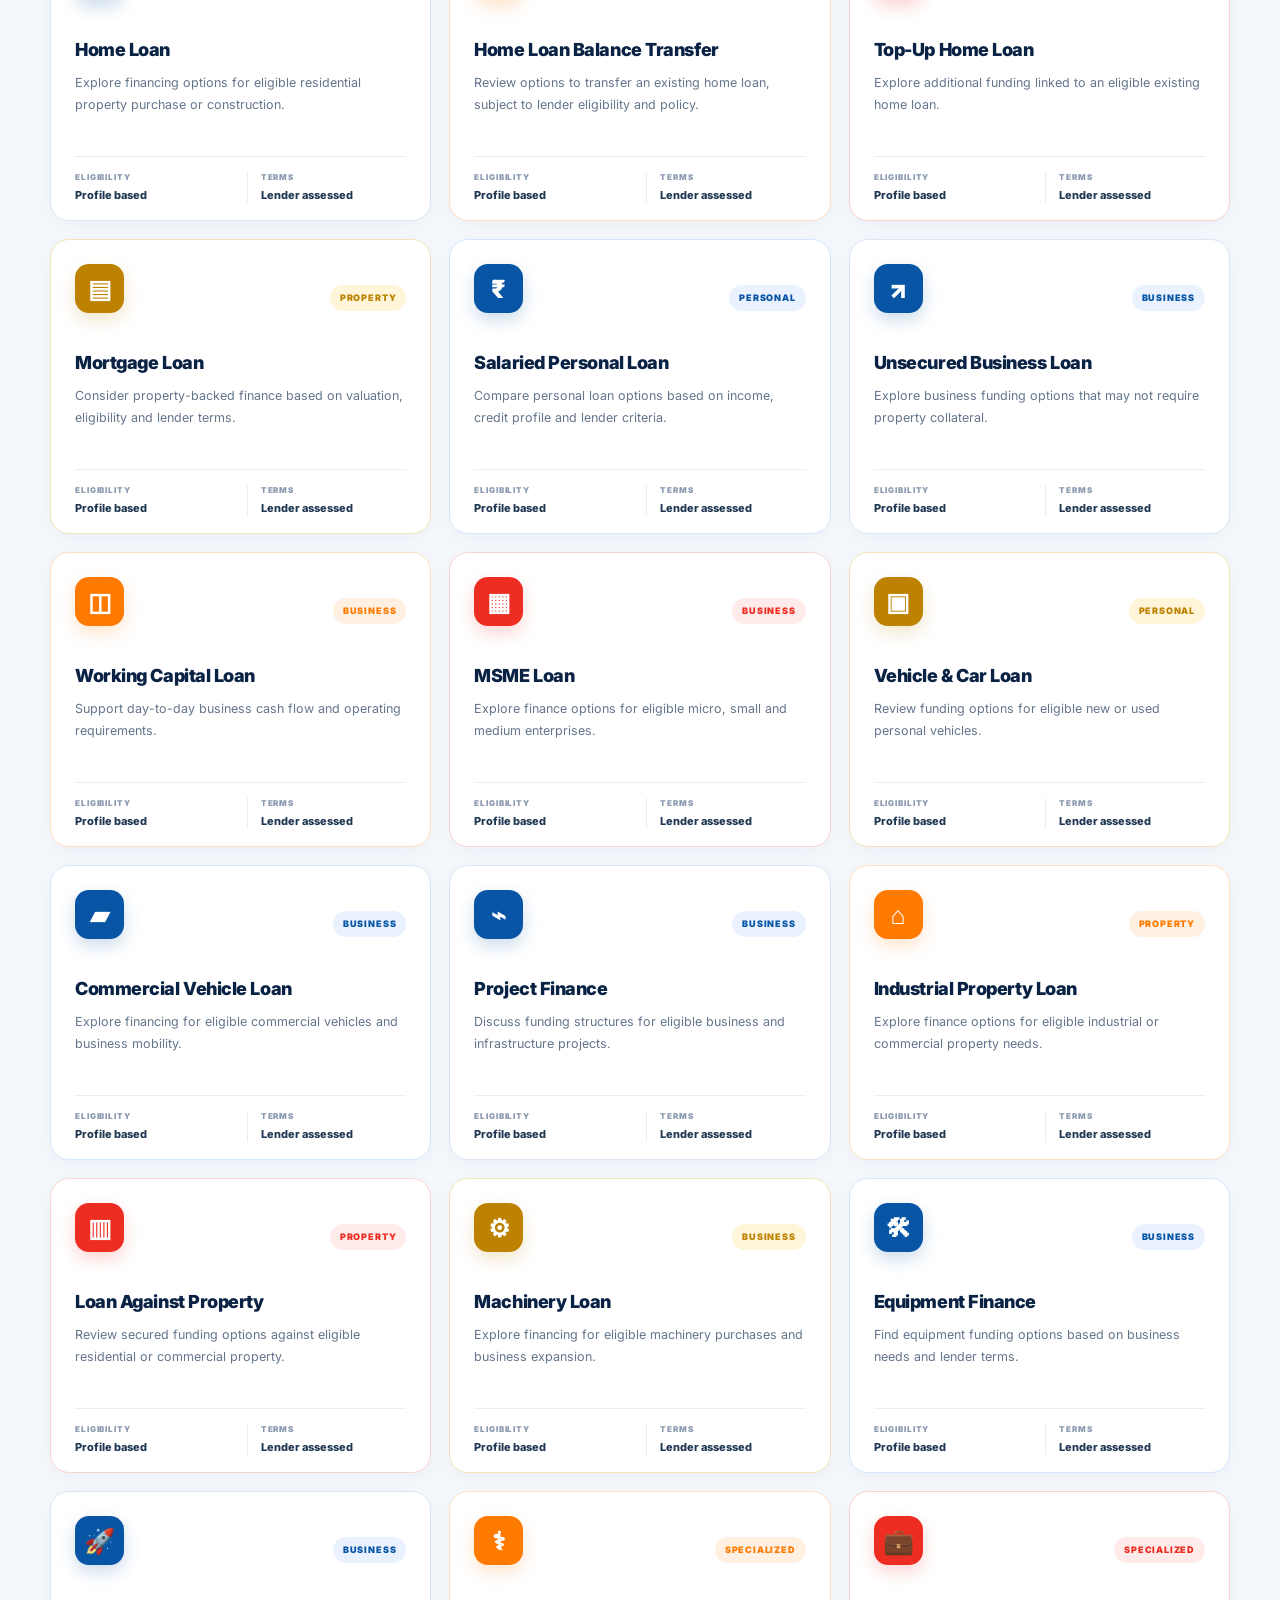
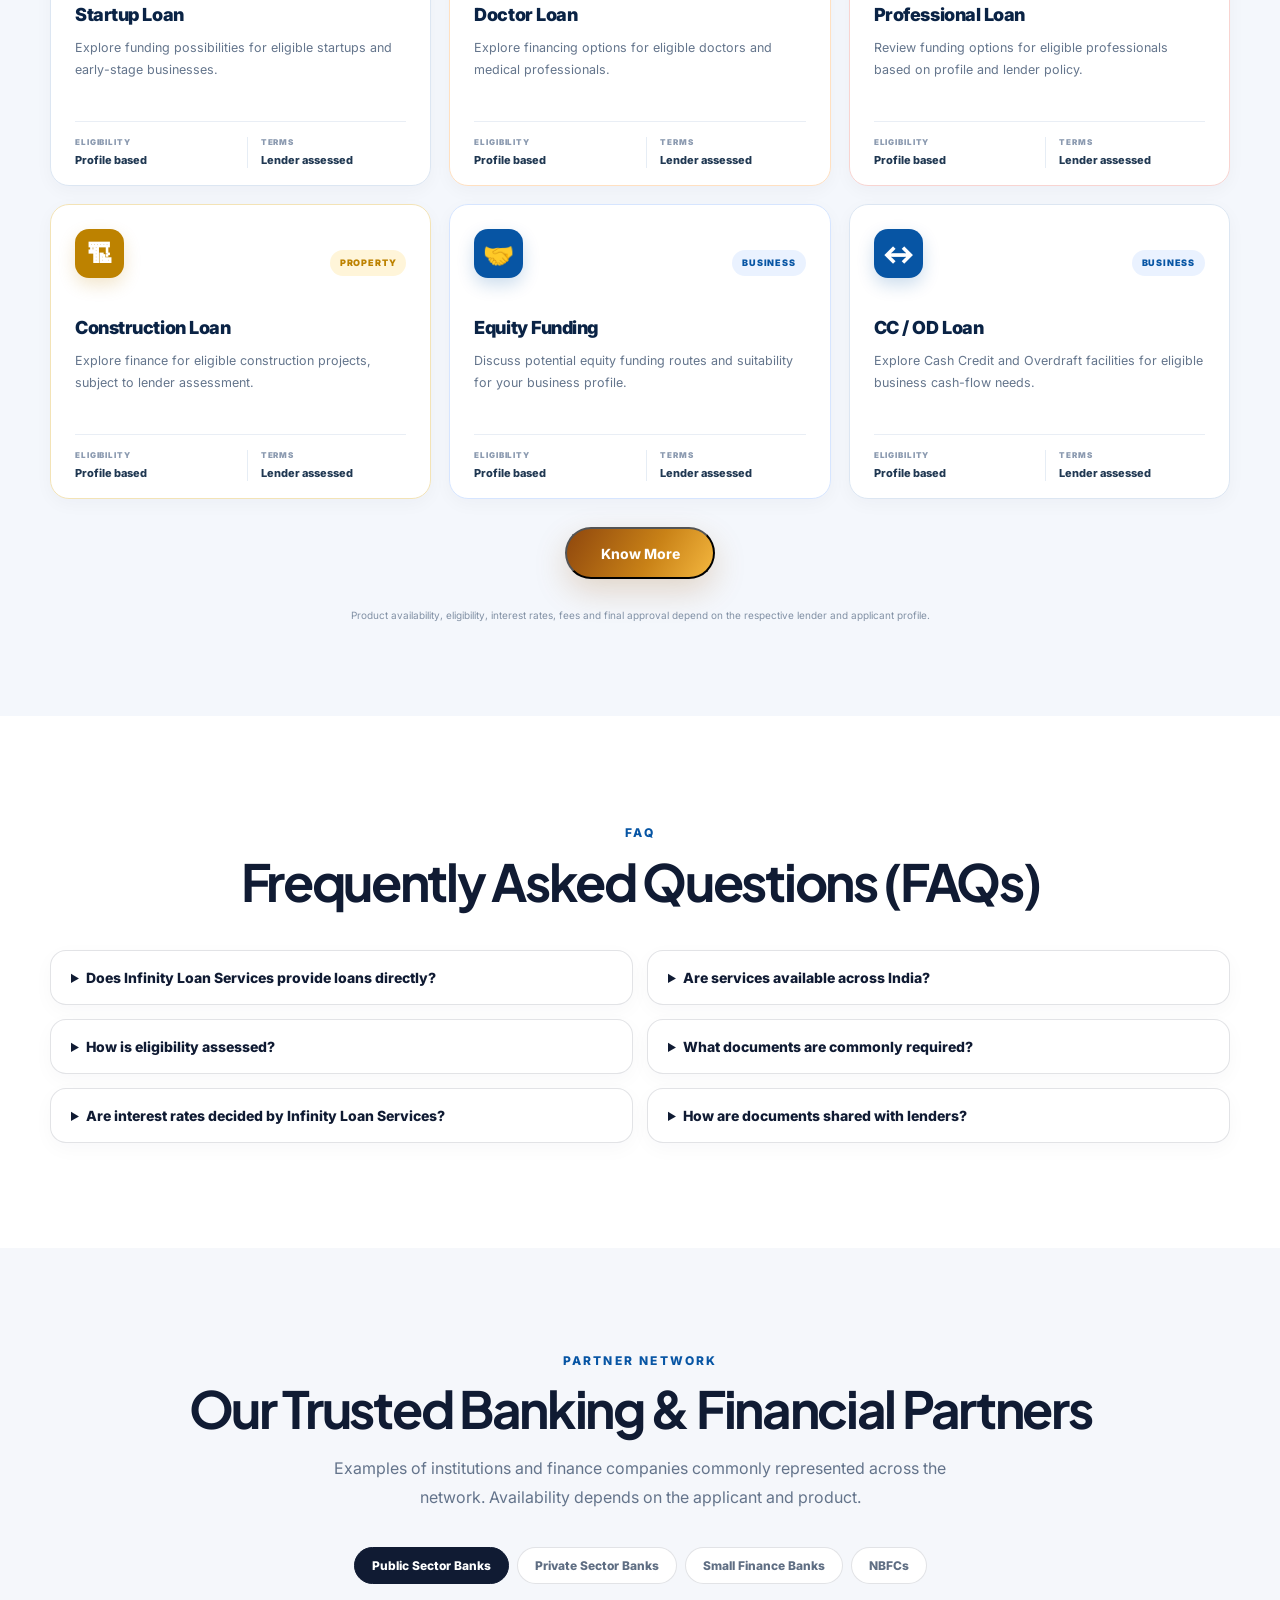
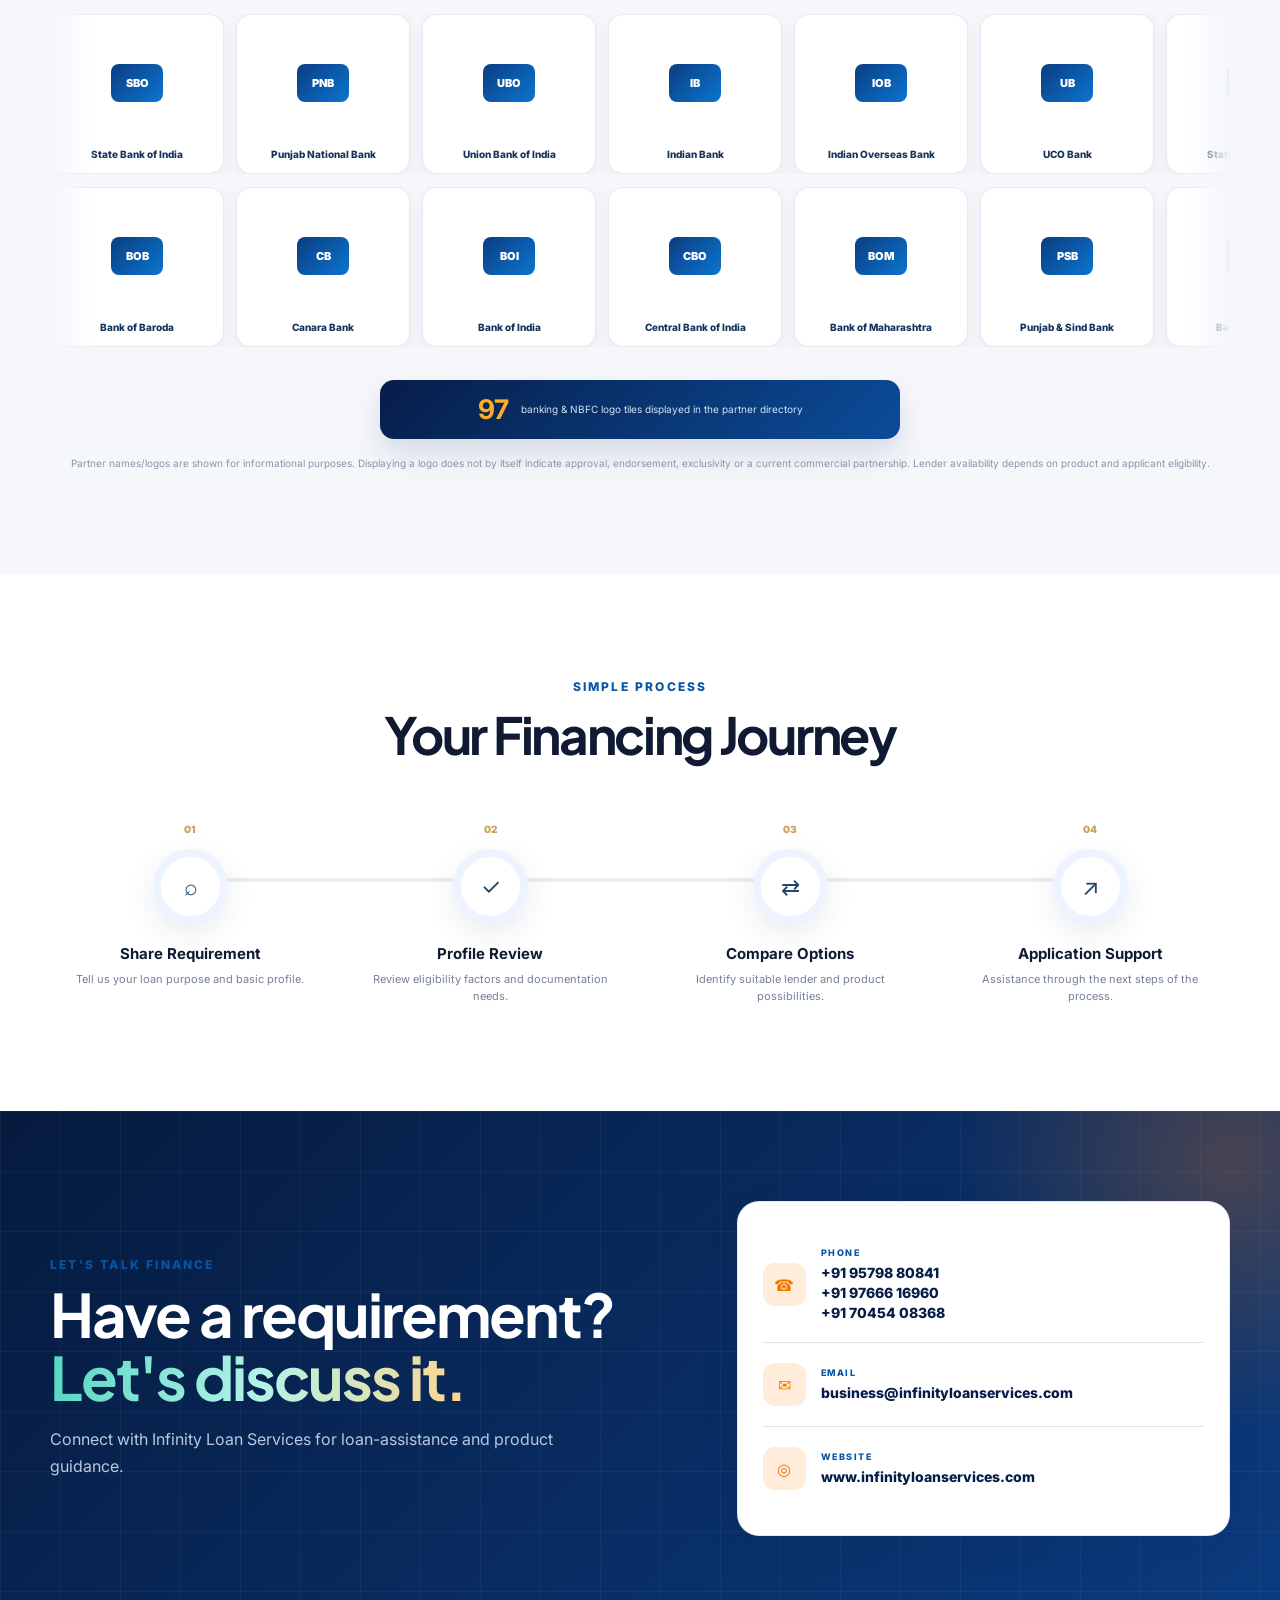
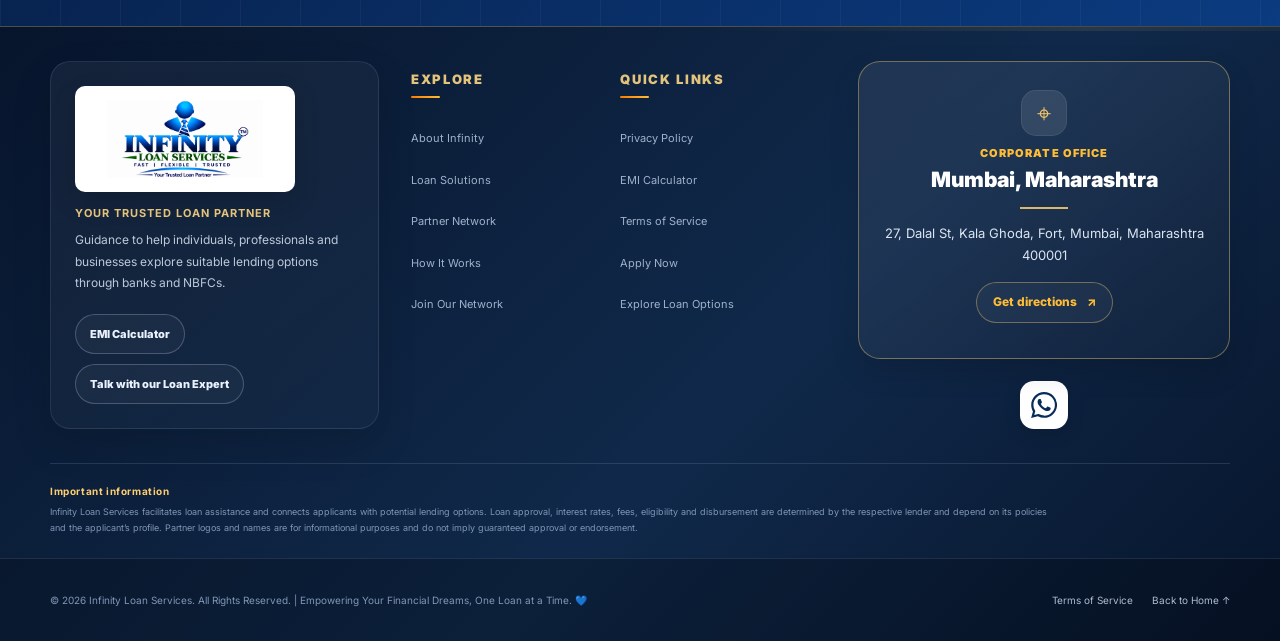
==== commit ef71087e: "Upload all website files" ====
--- a/index.html
+++ b/index.html
@@ -1065,7 +1065,7 @@
 <div class="expert-modal" id="expertModal" aria-hidden="true" role="dialog" aria-modal="true" aria-labelledby="expertModalTitle">
   <button class="expert-modal-overlay" type="button" data-close-expert aria-label="Close expert popup"></button>
   <div class="expert-modal-card" role="document">
-    <div class="expert-modal-header"><div class="expert-modal-brand"><img src="assets/infinity-logo.png" alt="Infinity Loan Services logo"><strong>Infinity Loan Services</strong></div><button type="button" class="expert-modal-close" data-close-expert aria-label="Close">×</button></div>
+    <div class="expert-modal-header"><div class="expert-modal-brand"><img src="assets/infinity-logit add -Ago.png" alt="Infinity Loan Services logo"><strong>Infinity Loan Services</strong></div><button type="button" class="expert-modal-close" data-close-expert aria-label="Close">×</button></div>
     <p class="expert-eyebrow">TALK WITH OUR LOAN EXPERT</p>
     <h2 id="expertModalTitle">Aamin Khan</h2>
     <p class="expert-role">Founder &amp; Director</p>
--- a/style.css
+++ b/style.css
@@ -1357,7 +1357,7 @@
 }
 
 
-/* PROFESSIONAL FOOTER — Infinity Loans & Business Solutions */
+/* PROFESSIONAL FOOTER — Infinity Loan Services */
 .professional-footer{
   background:
     radial-gradient(ellipse at 8% 0%,rgba(0,91,190,.22),transparent 35%),
@@ -2599,7 +2599,7 @@
 .refer-field input,.refer-field select,.refer-field textarea{box-sizing:border-box;min-width:0;width:100%;font-size:14px;line-height:1.4}
 
 
-/* Infinity Loans & Business Solutions: fixed access to the existing loan inquiry popup */
+/* Infinity Loan Services: fixed access to the existing loan inquiry popup */
 .floating-apply-now{
   position:fixed;right:22px;bottom:22px;z-index:950;
   display:inline-flex;align-items:center;gap:10px;
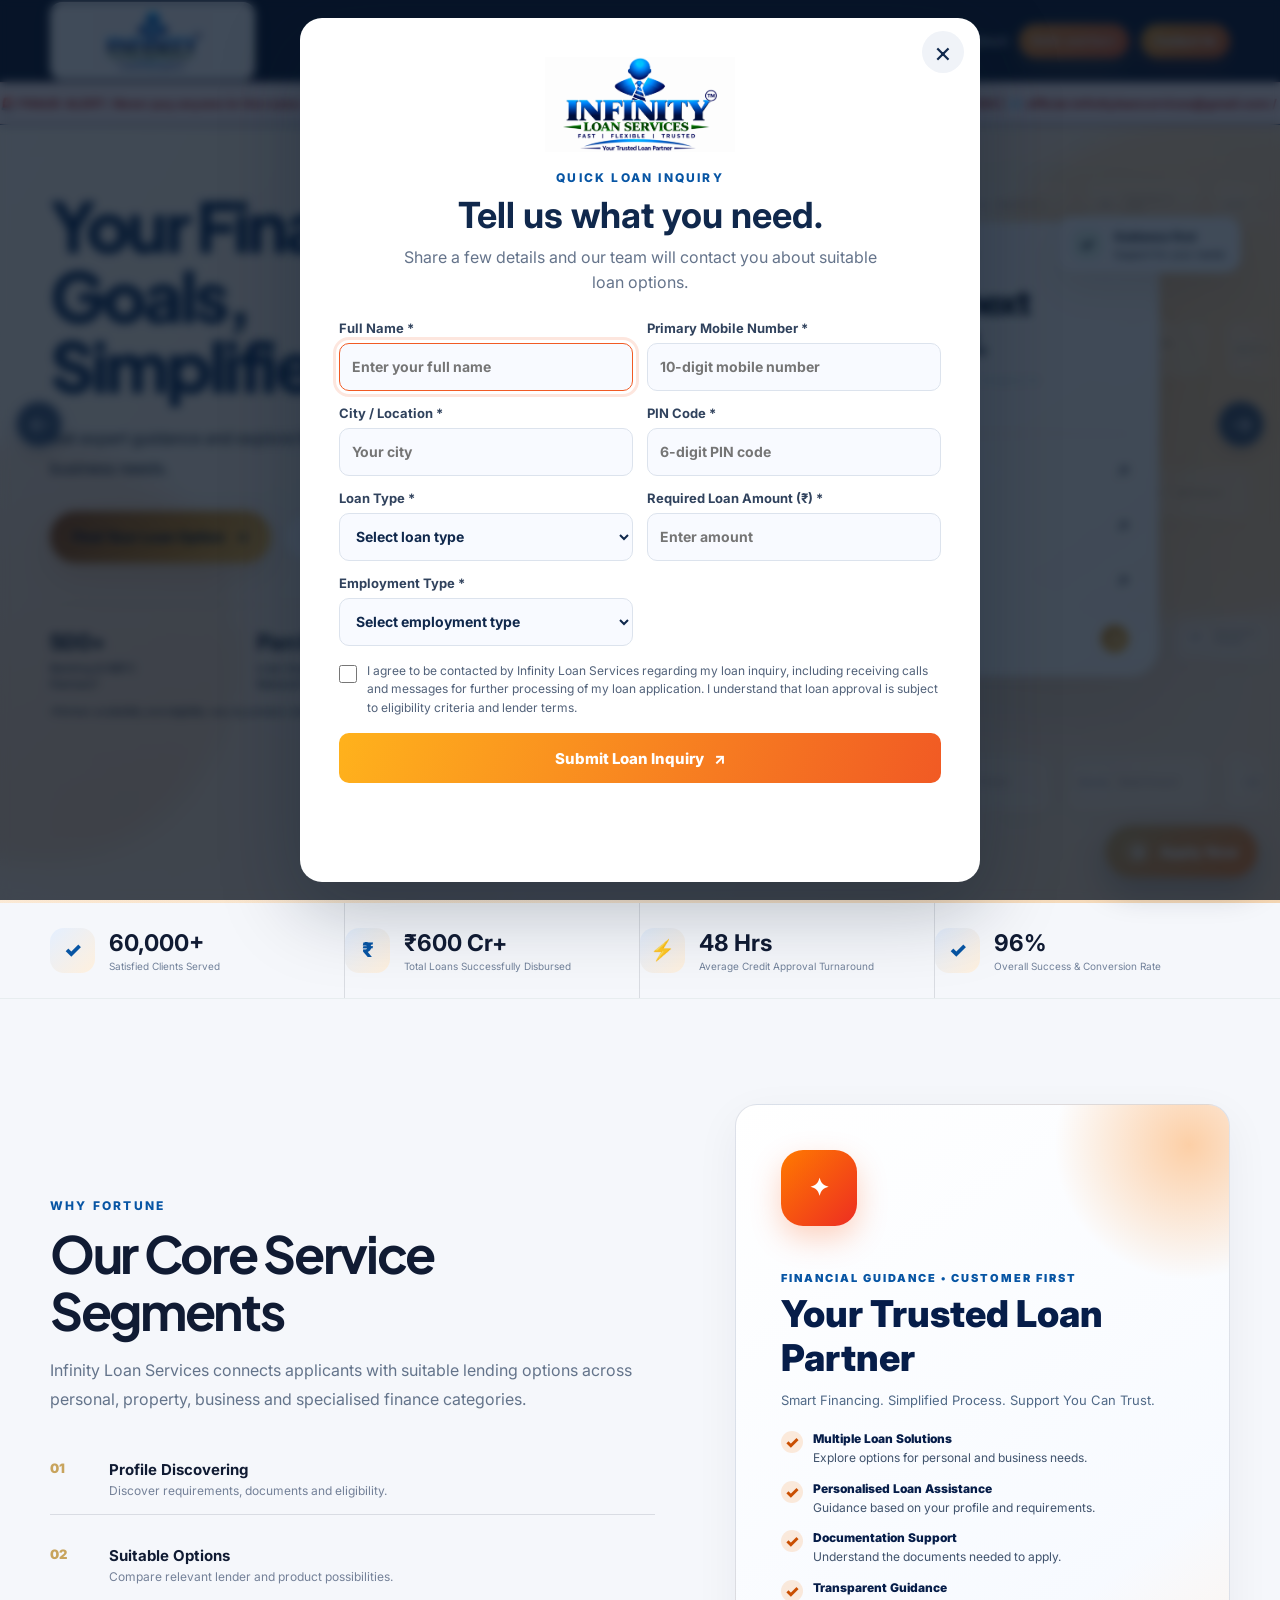
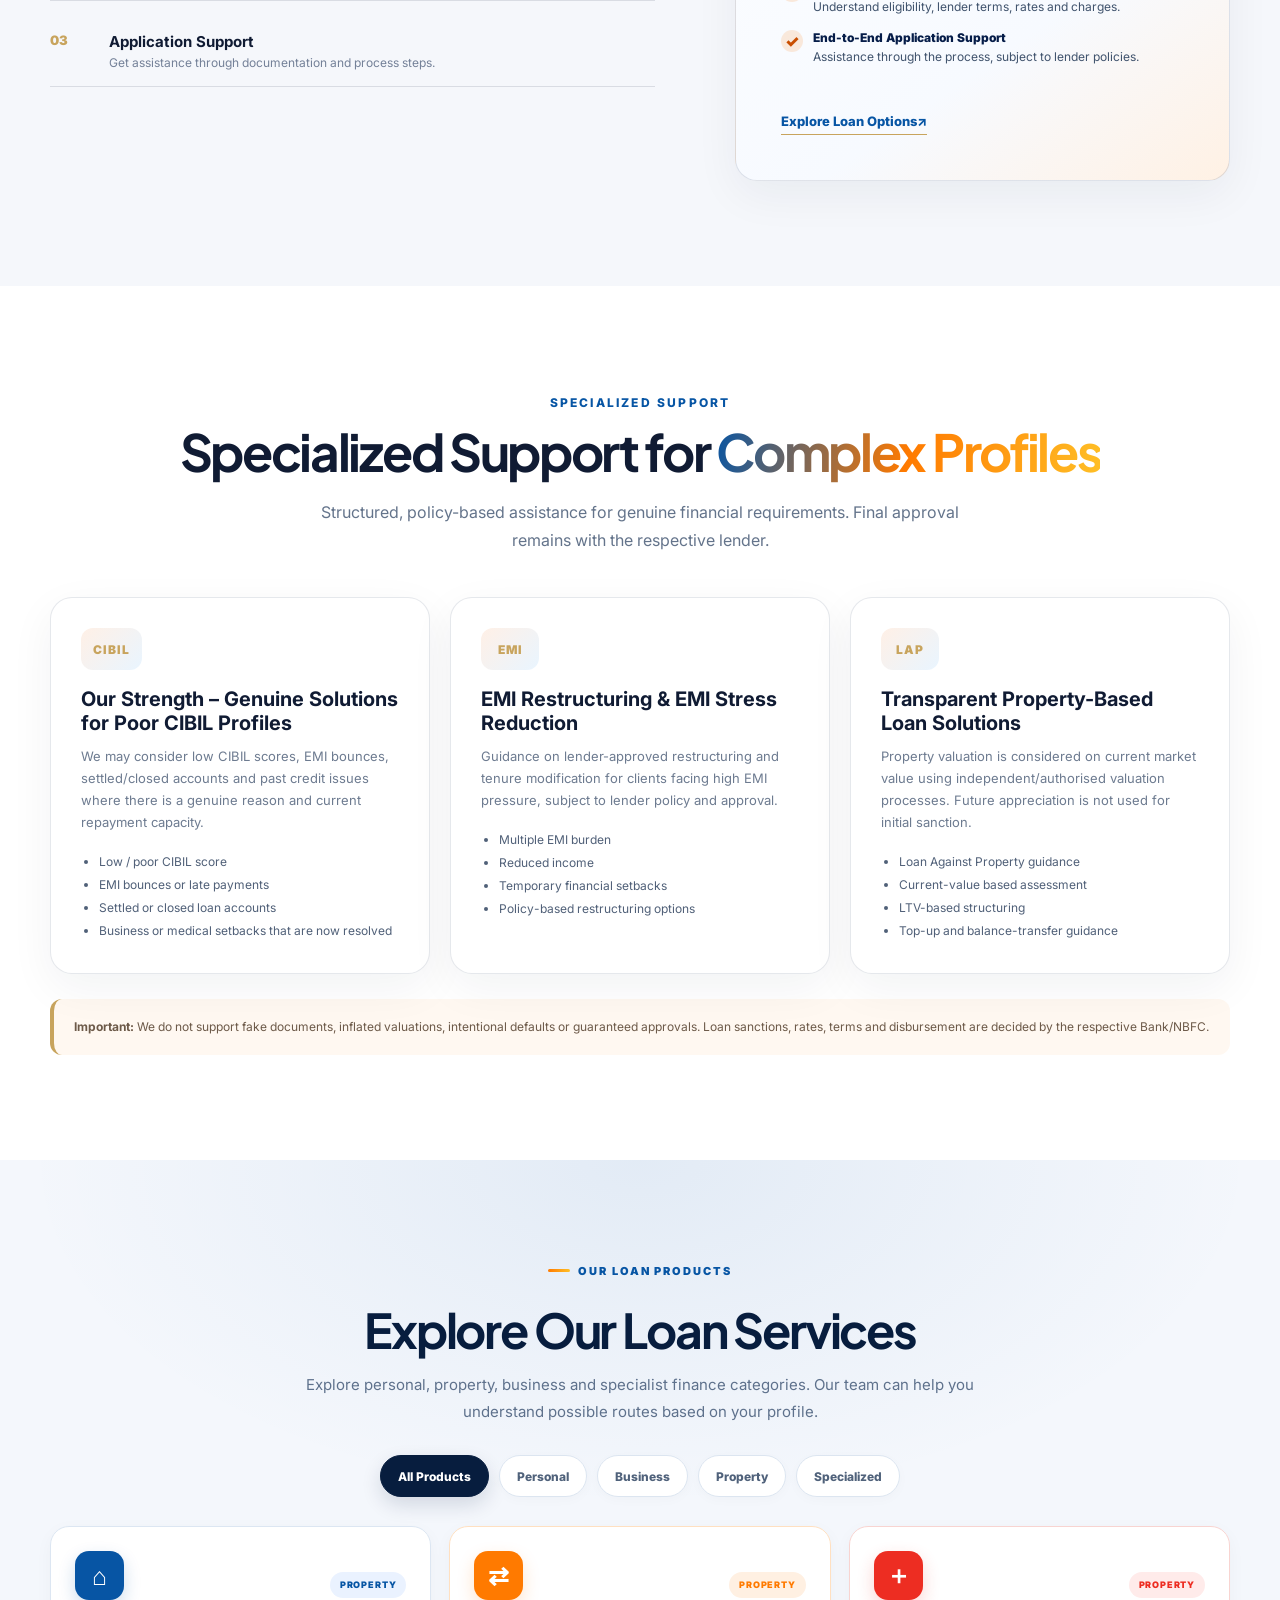
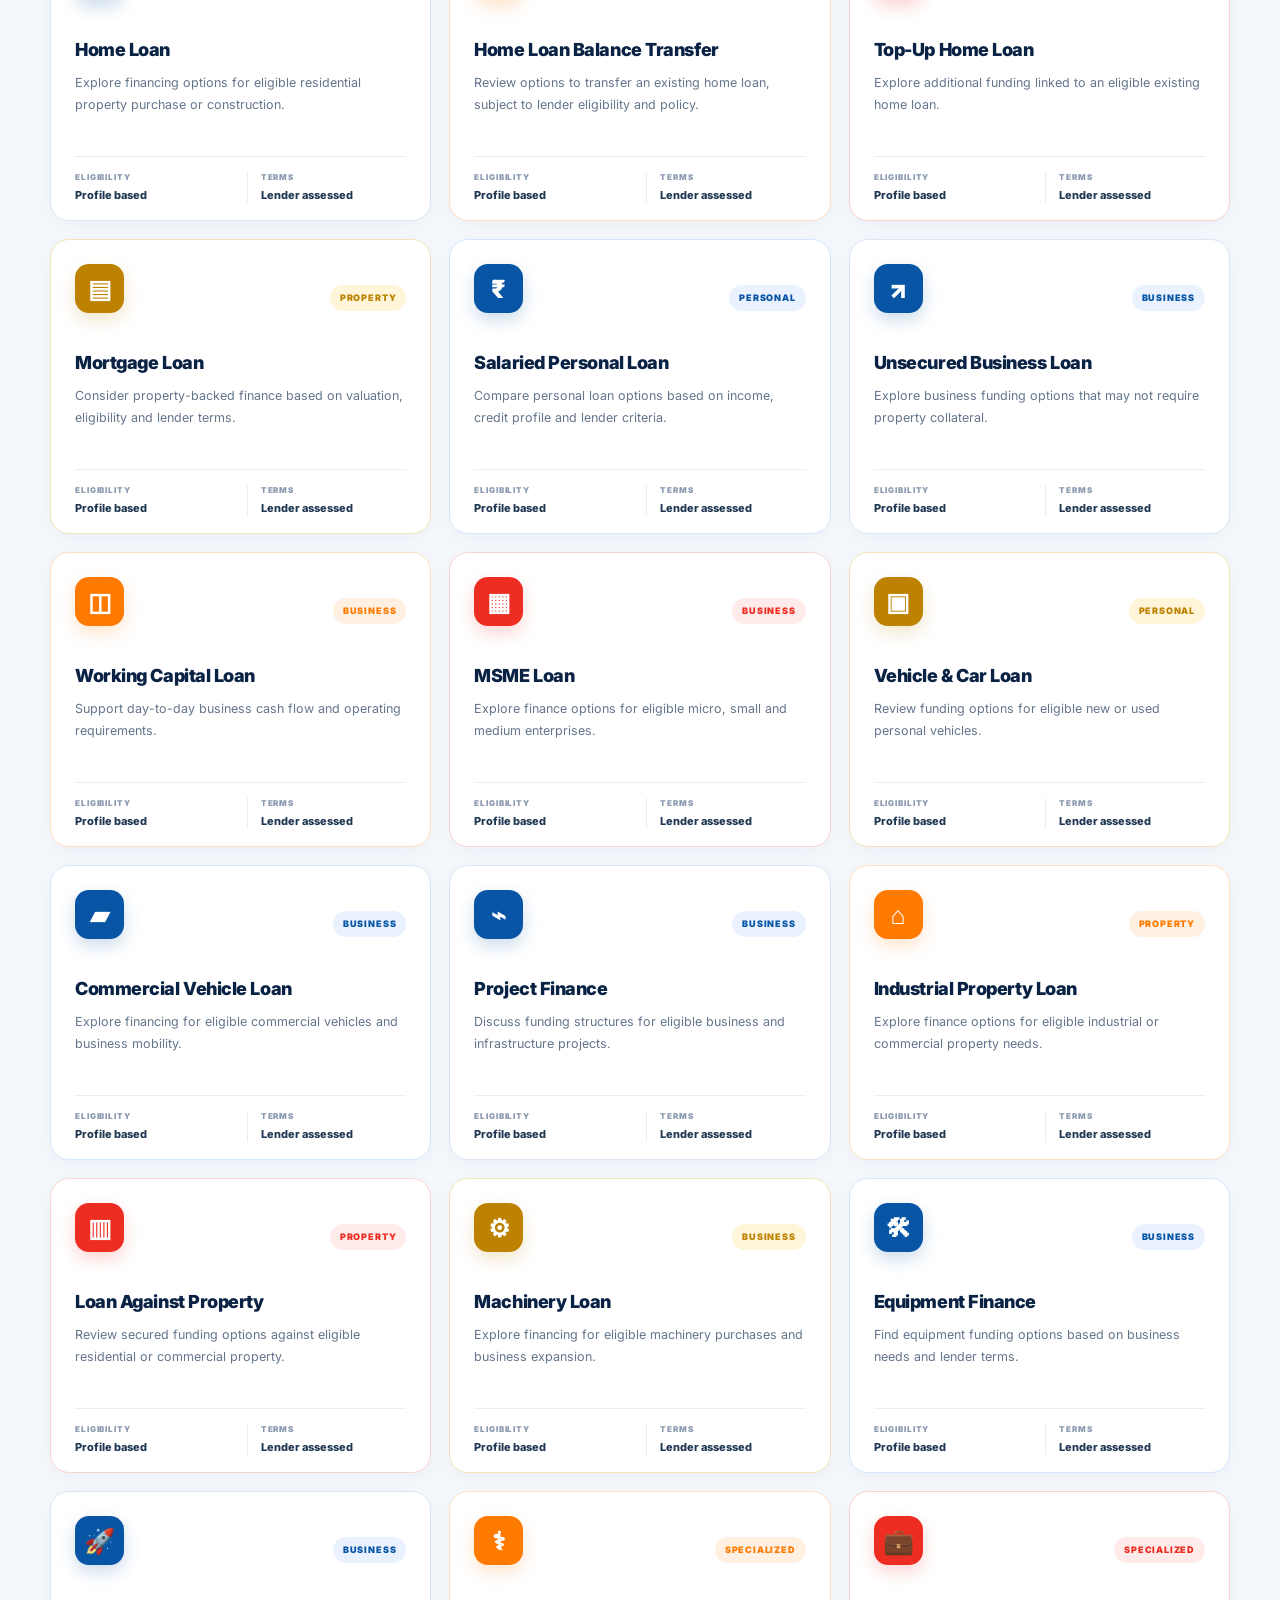
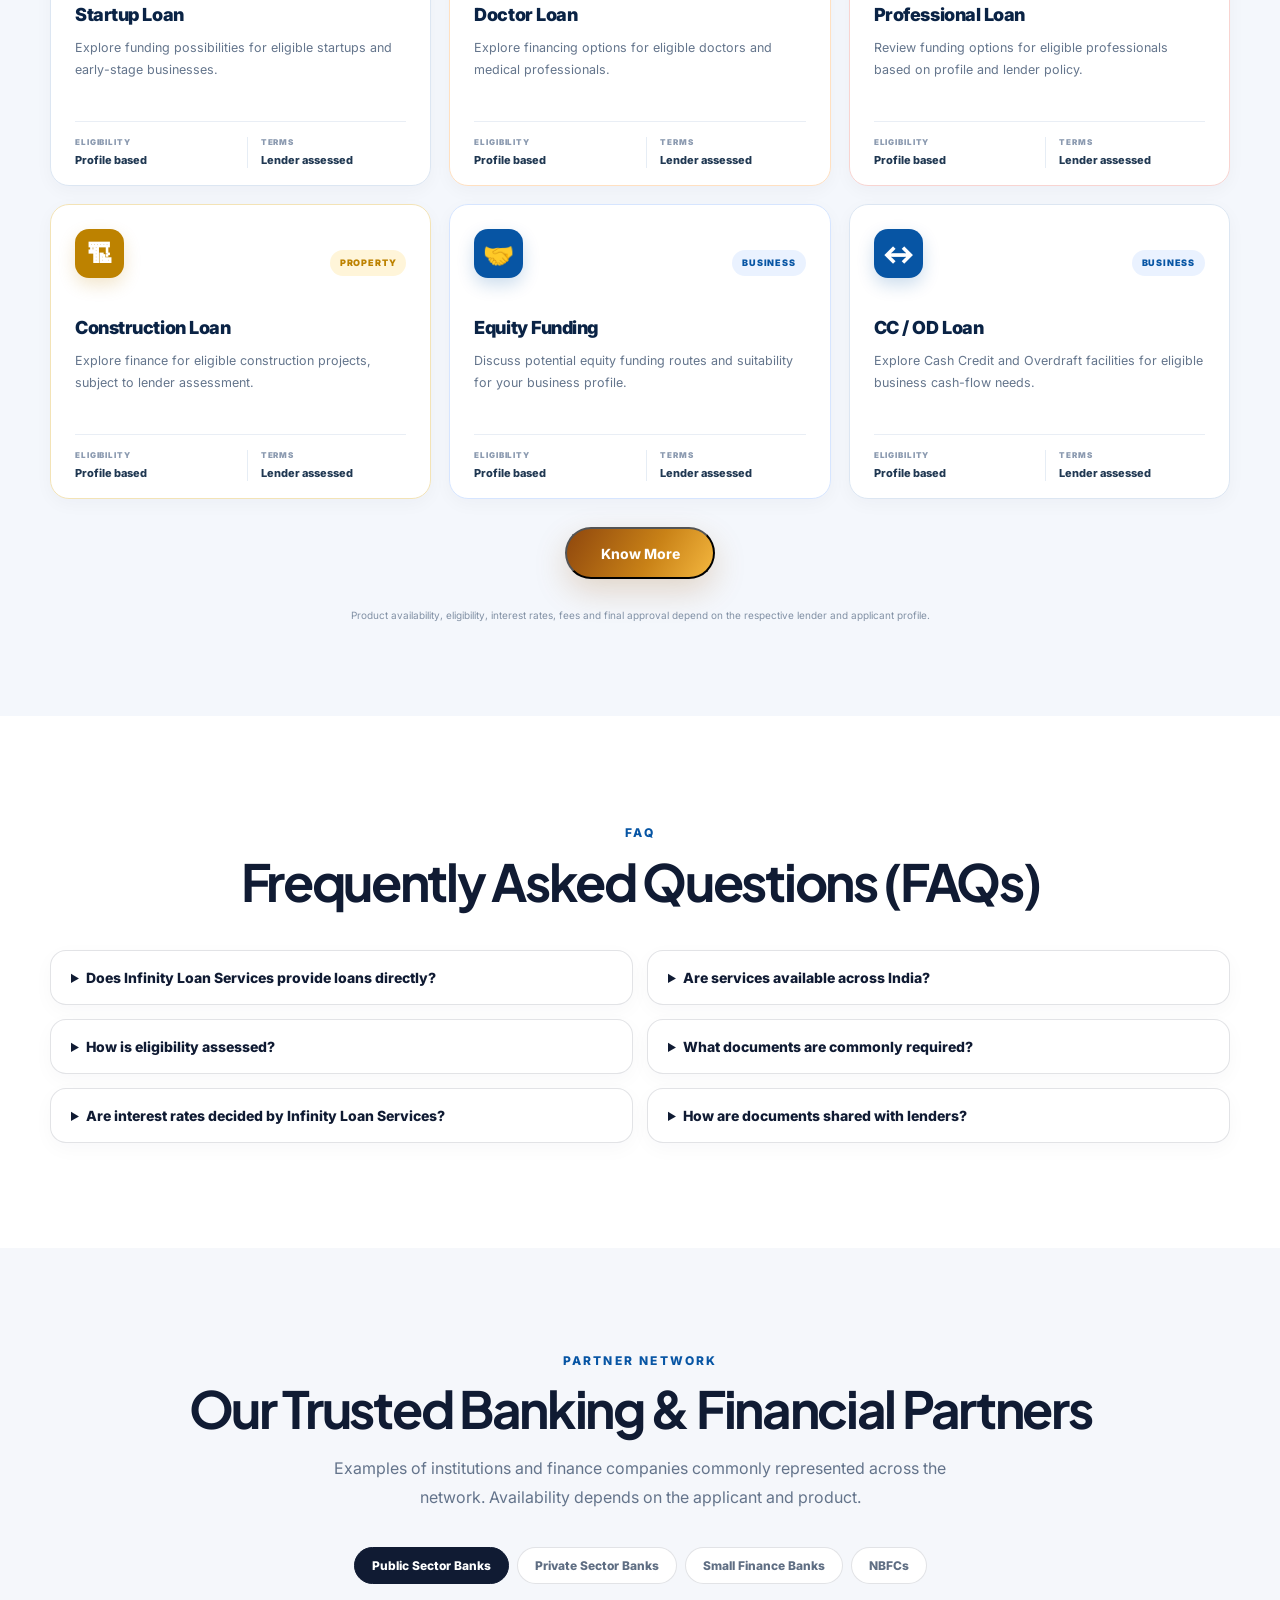
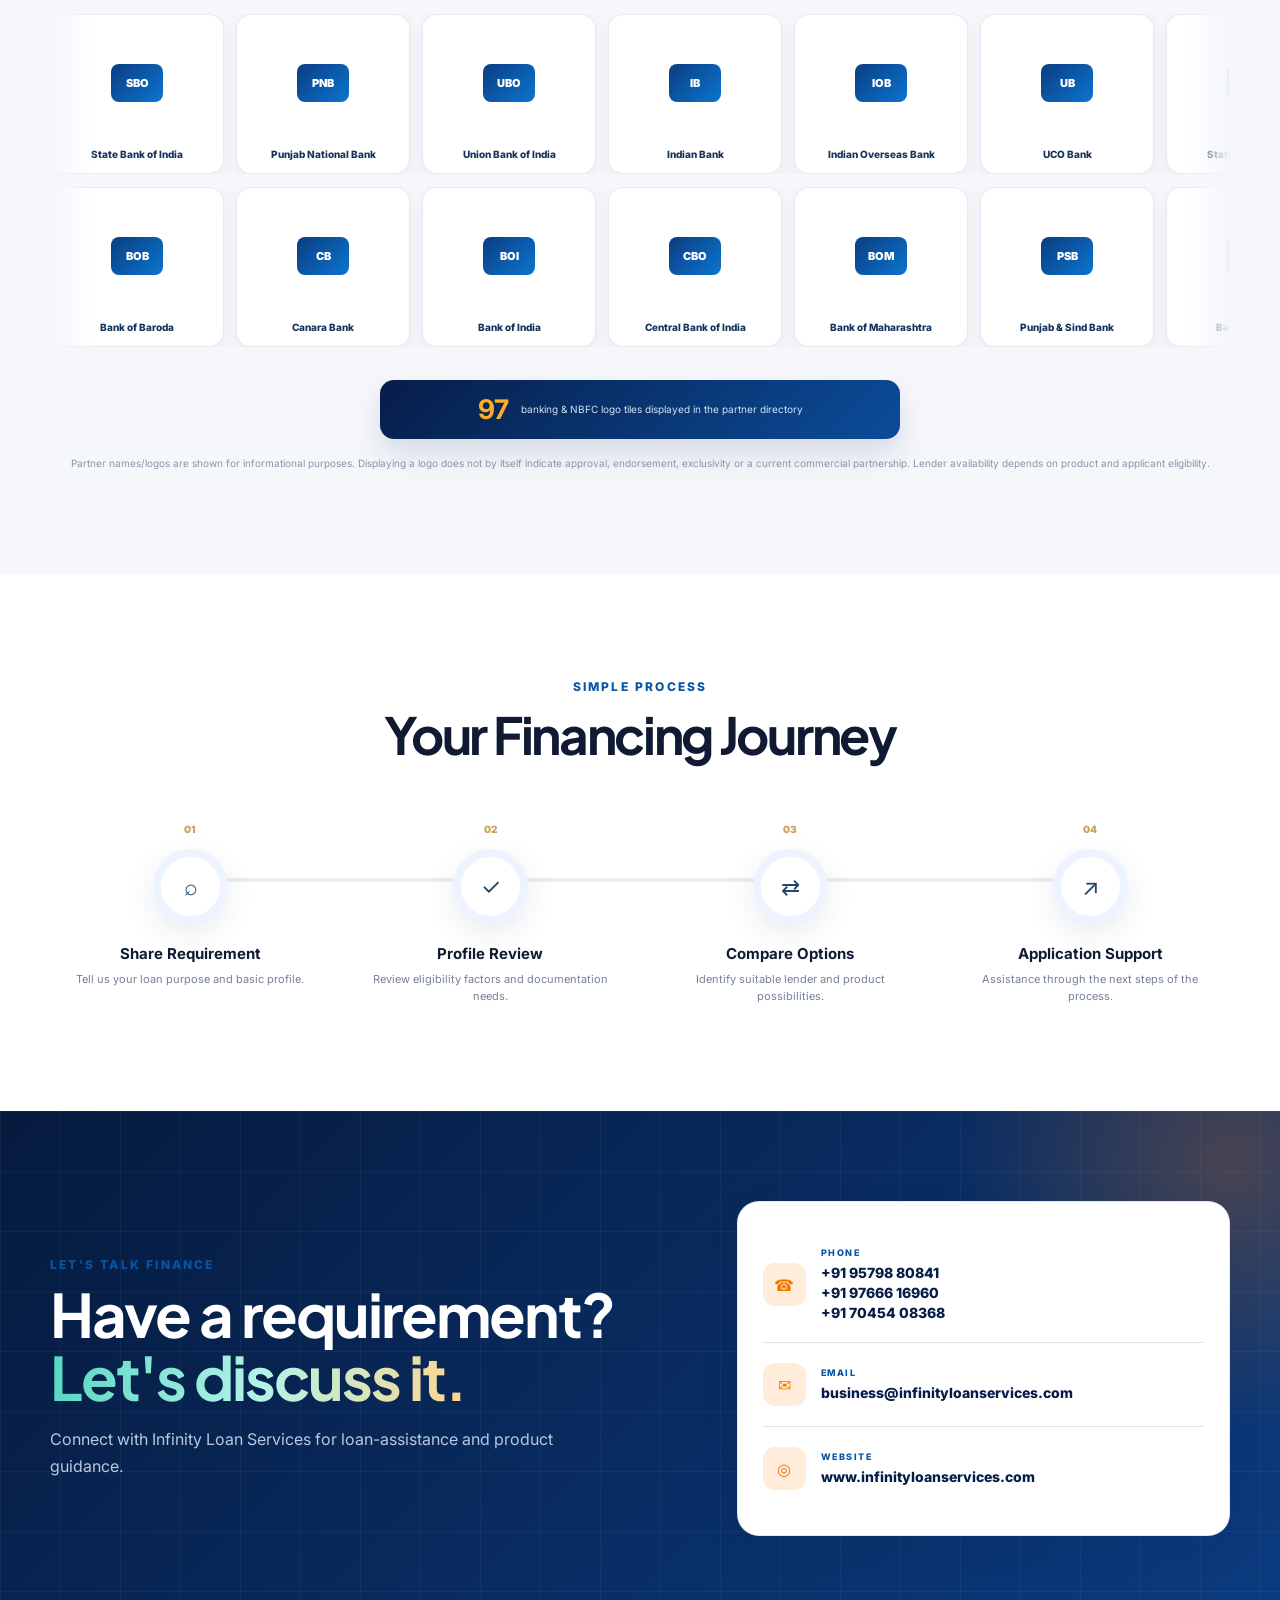
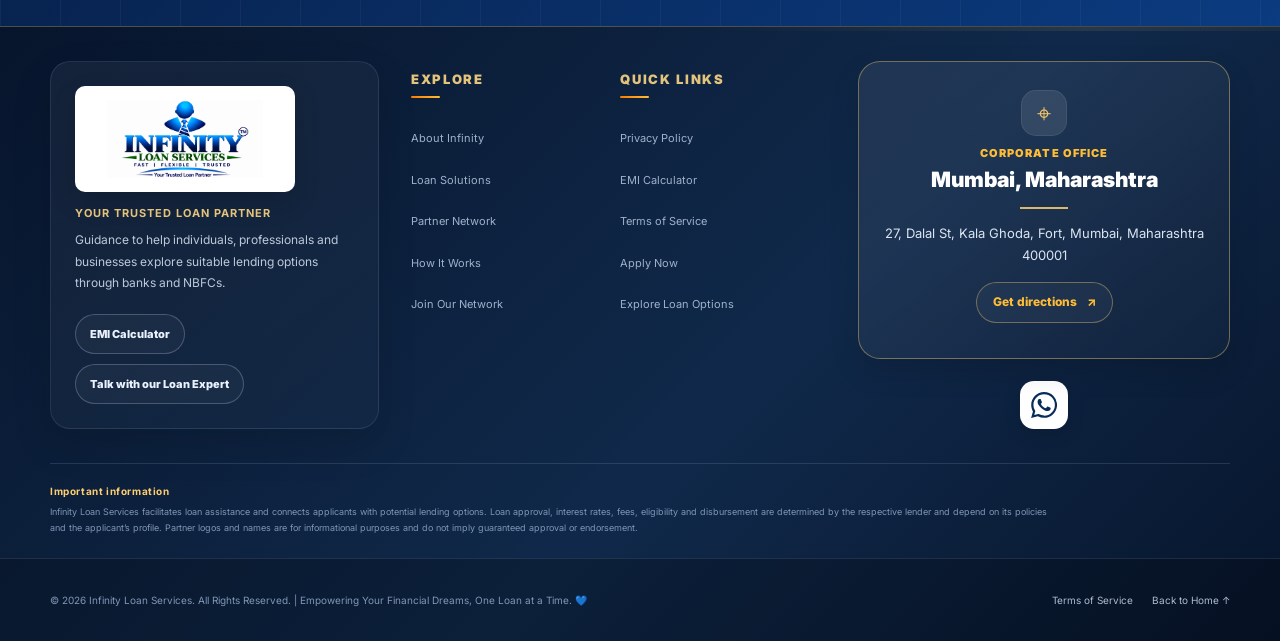
==== commit ad891563: "Resolve merge conflicts and update website" ====
--- a/index.html
+++ b/index.html
@@ -58,6 +58,17 @@
 <div class="loader-ring"></div>
 <img alt="Infinity Loan Services" src="assets/infinity-logo.png"/>
 </div>
+<script>
+  // Fail-safe: never leave the page covered if the main script fails to load.
+  window.setTimeout(() => {
+    const loader = document.getElementById("preloader");
+    if (loader) {
+      loader.style.opacity = "0";
+      loader.style.pointerEvents = "none";
+      window.setTimeout(() => loader.remove(), 650);
+    }
+  }, 5000);
+</script>
 <div class="progress-bar" id="progressBar"></div>
 <header class="site-header" id="header">
 <nav class="navbar container">
--- a/style.css
+++ b/style.css
@@ -2639,7 +2639,7 @@
 .form-field input[aria-invalid="true"],.form-field select[aria-invalid="true"]{border-color:#dc2626!important;box-shadow:0 0 0 3px rgba(220,38,38,.08)}
 @media(max-width:480px){.conditional-form-section{padding:13px}.conditional-form-section .form-grid{gap:8px}}
 
-/* Friendly loan inquiry confirmation shown after WhatsApp opens */
+/* Loan inquiry submission status */
 #inquiryStatus.inquiry-confirmation {
   display: block;
   margin: 14px 0 2px;
@@ -2653,9 +2653,44 @@
   line-height: 1.65;
   text-align: left;
 }
-
-
-/* After WhatsApp opens, replace the form fields with the submission greeting. */
+#inquiryStatus.inquiry-submission-pending,
+#inquiryStatus.inquiry-submission-error {
+  display: block;
+  margin: 14px 0 2px;
+  padding: 12px 14px;
+  border-radius: 10px;
+  font-size: 13px;
+  font-weight: 650;
+  line-height: 1.6;
+}
+#inquiryStatus.inquiry-submission-pending {
+  color: #174b79;
+  background: #eef6ff;
+}
+#inquiryStatus.inquiry-submission-pending::before {
+  content: "";
+  display: inline-block;
+  width: 12px;
+  height: 12px;
+  margin-right: 9px;
+  vertical-align: -2px;
+  border: 2px solid currentColor;
+  border-right-color: transparent;
+  border-radius: 50%;
+  animation: inquiry-submit-spin .75s linear infinite;
+}
+#inquiryStatus.inquiry-submission-error {
+  color: #9b1c1c;
+  background: #fff1f1;
+  border: 1px solid #f3c1c1;
+}
+@keyframes inquiry-submit-spin { to { transform: rotate(360deg); } }
+@media (prefers-reduced-motion: reduce) {
+  #inquiryStatus.inquiry-submission-pending::before { animation-duration: 2s; }
+}
+
+
+/* After both delivery services accept the inquiry, replace the form fields with the submission greeting. */
 #inquiryForm.is-submitted > .form-grid,
 #inquiryForm.is-submitted > .inquiry-submit,
 #inquiryForm.is-submitted > .form-note:not(#inquiryStatus) {
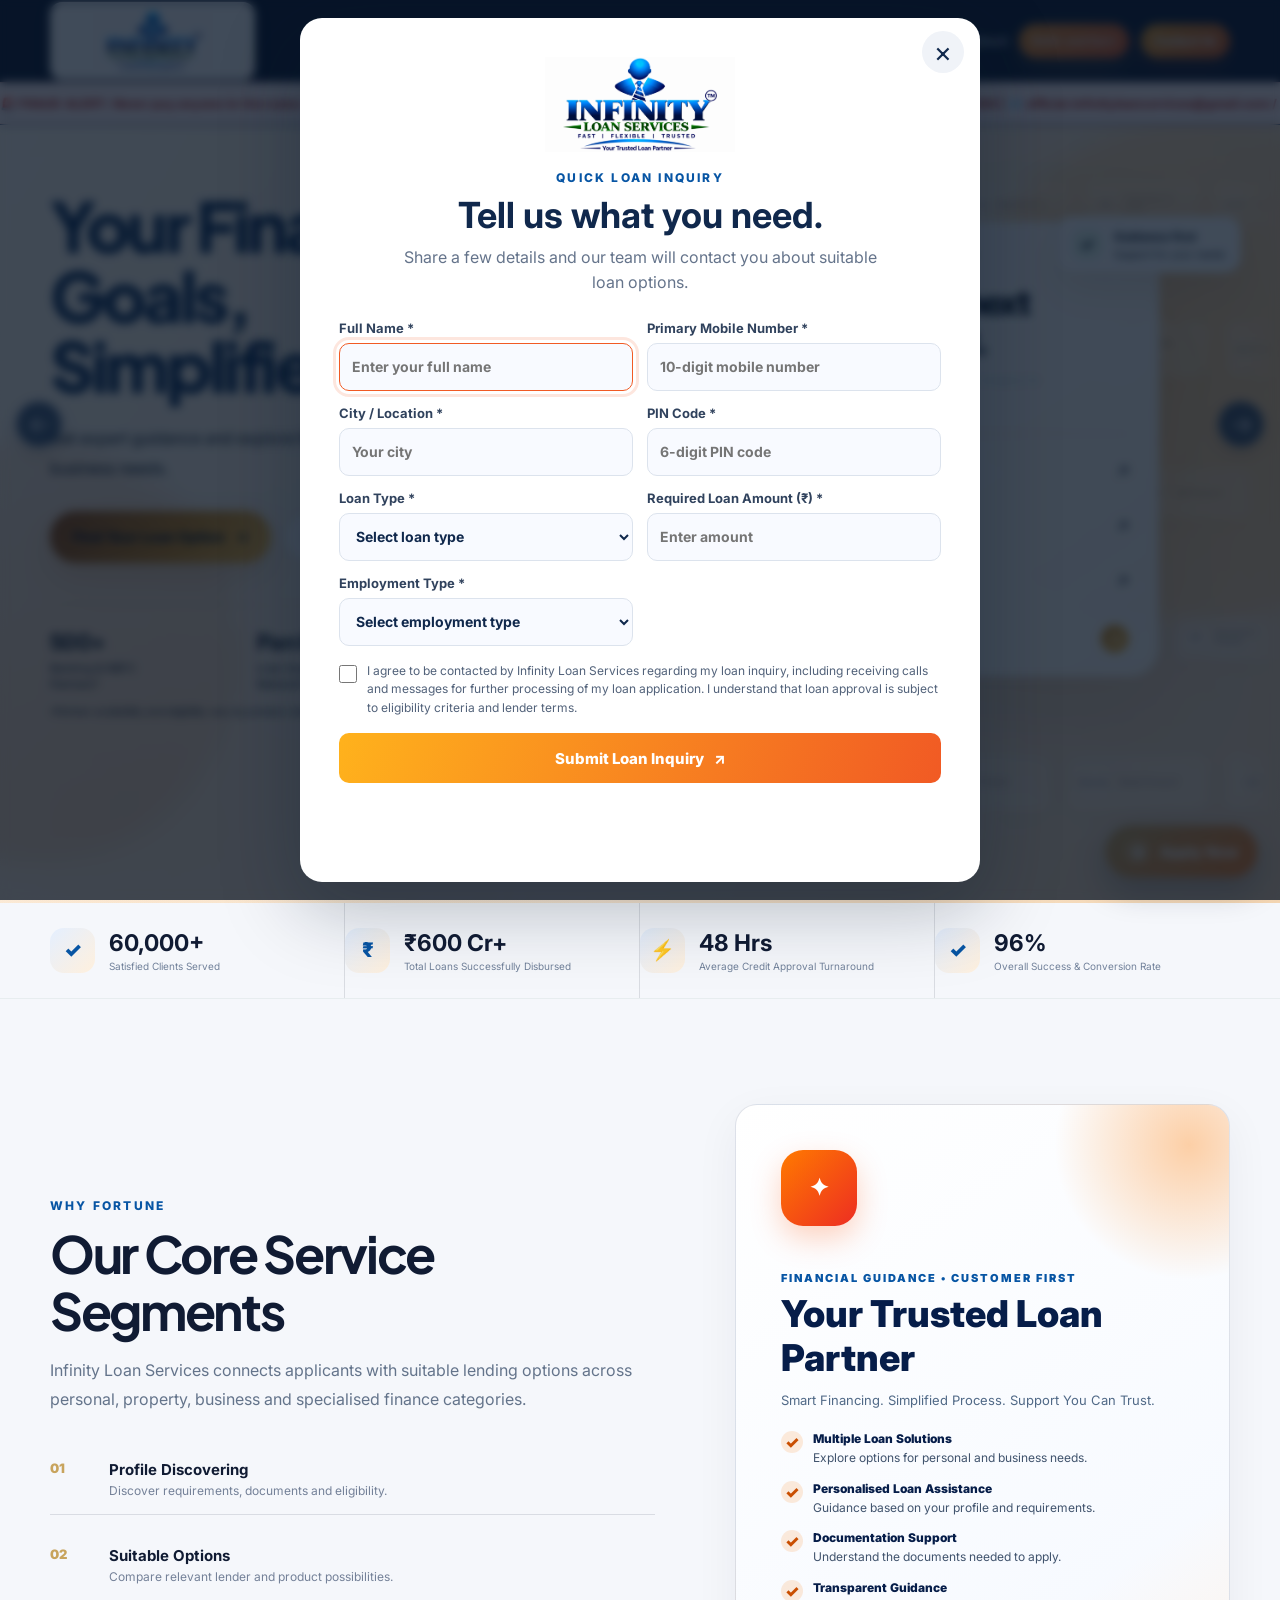
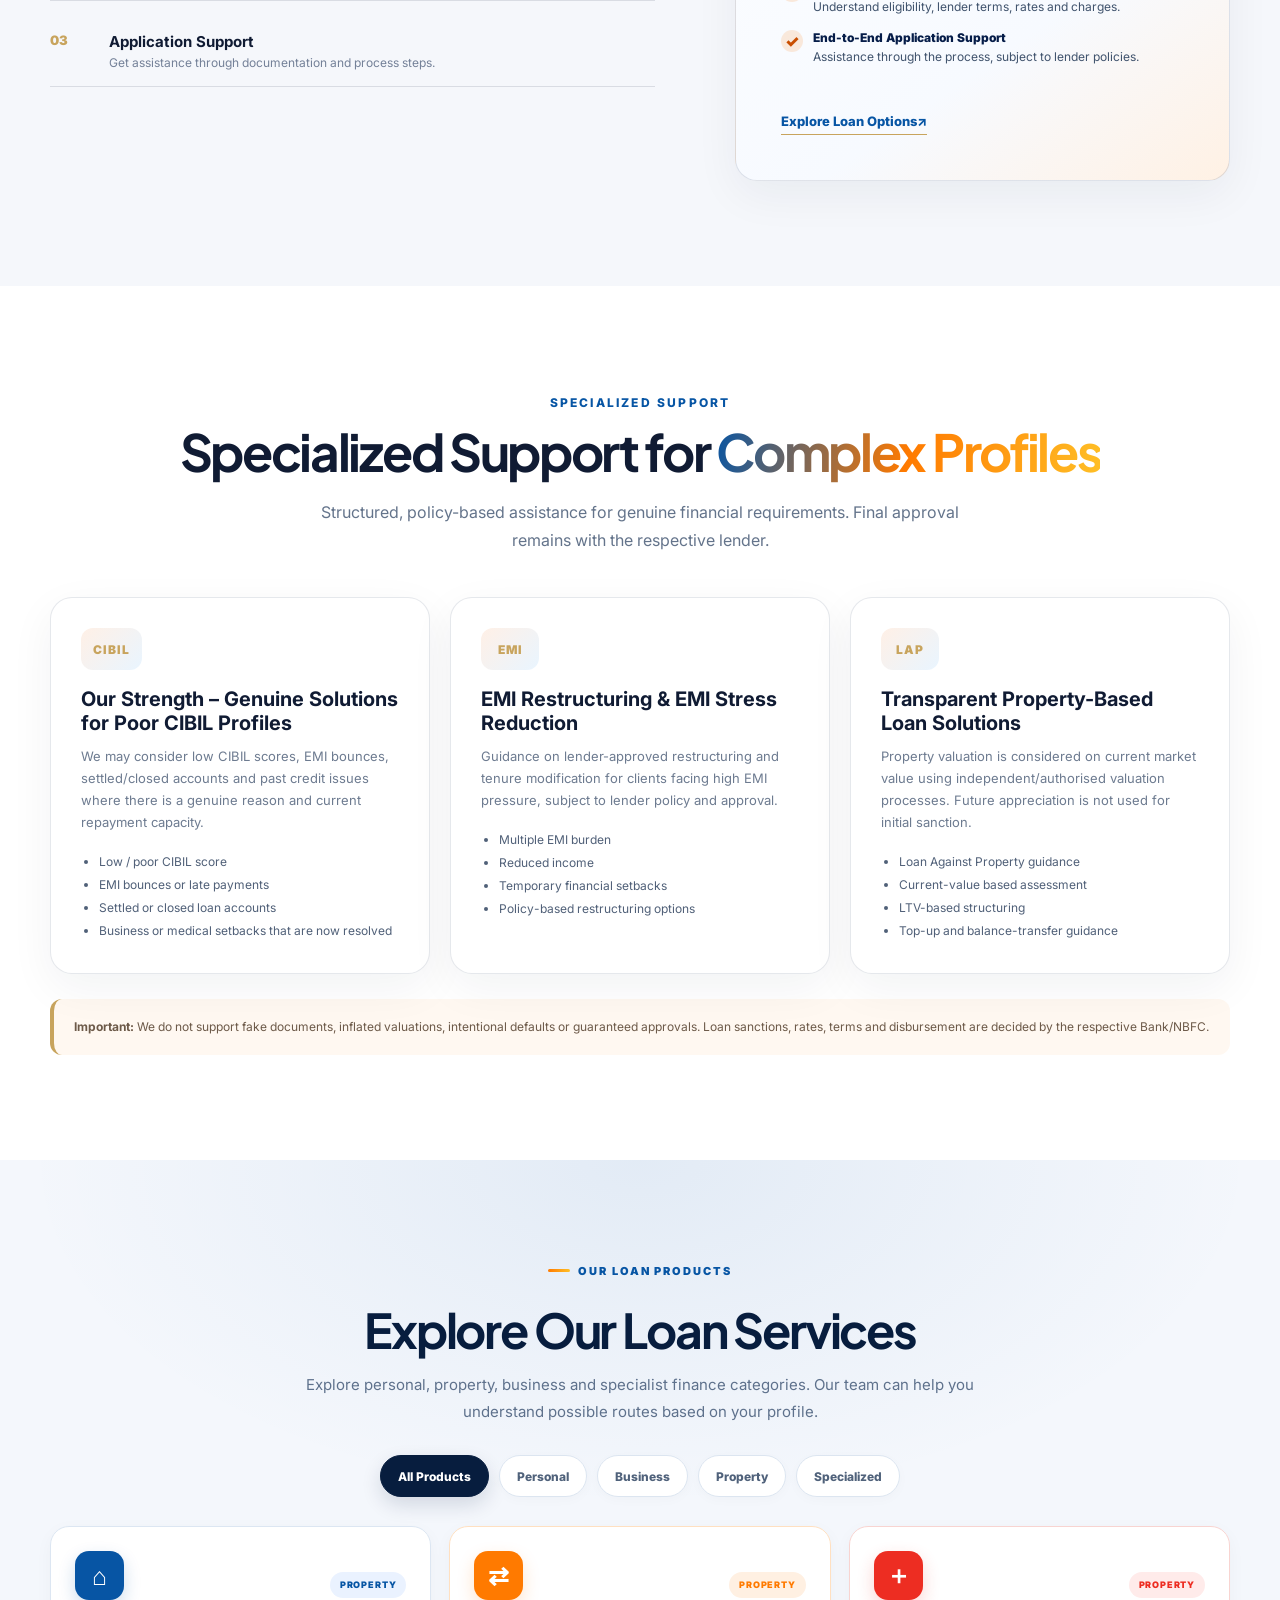
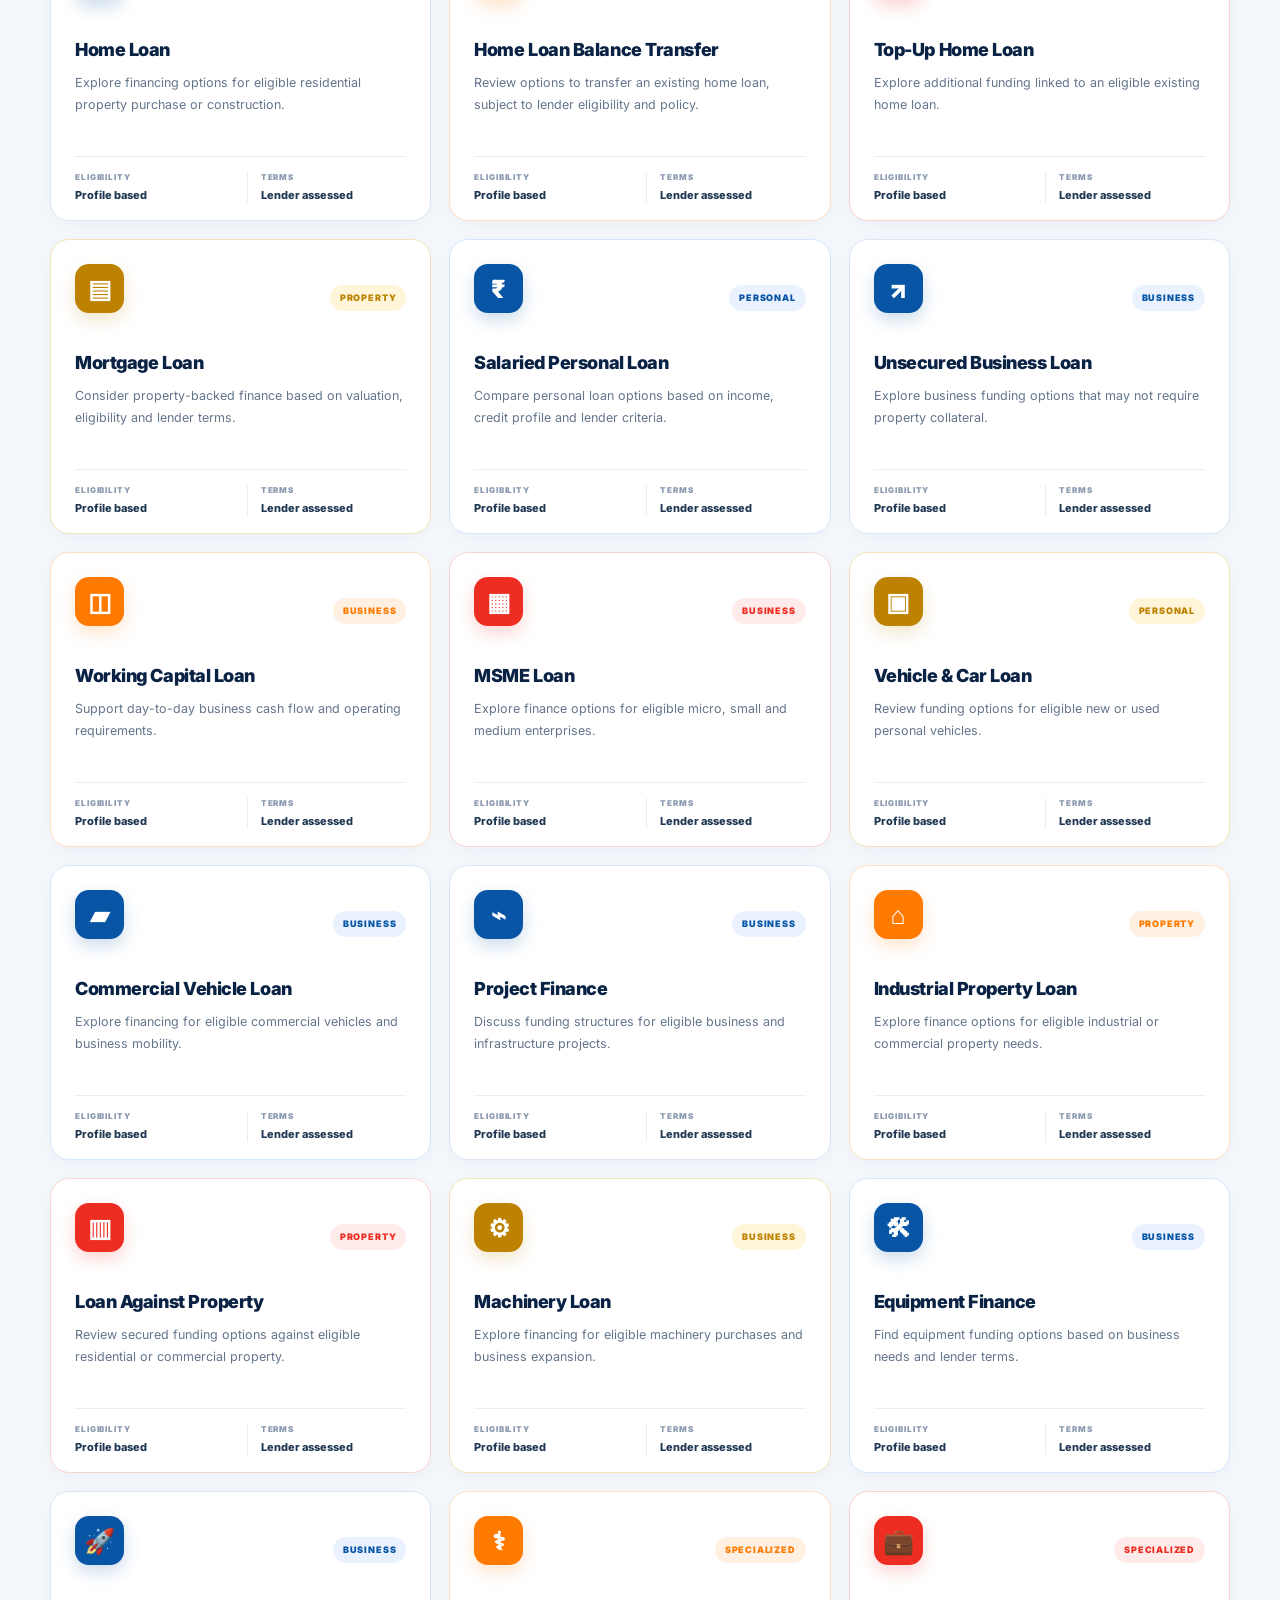
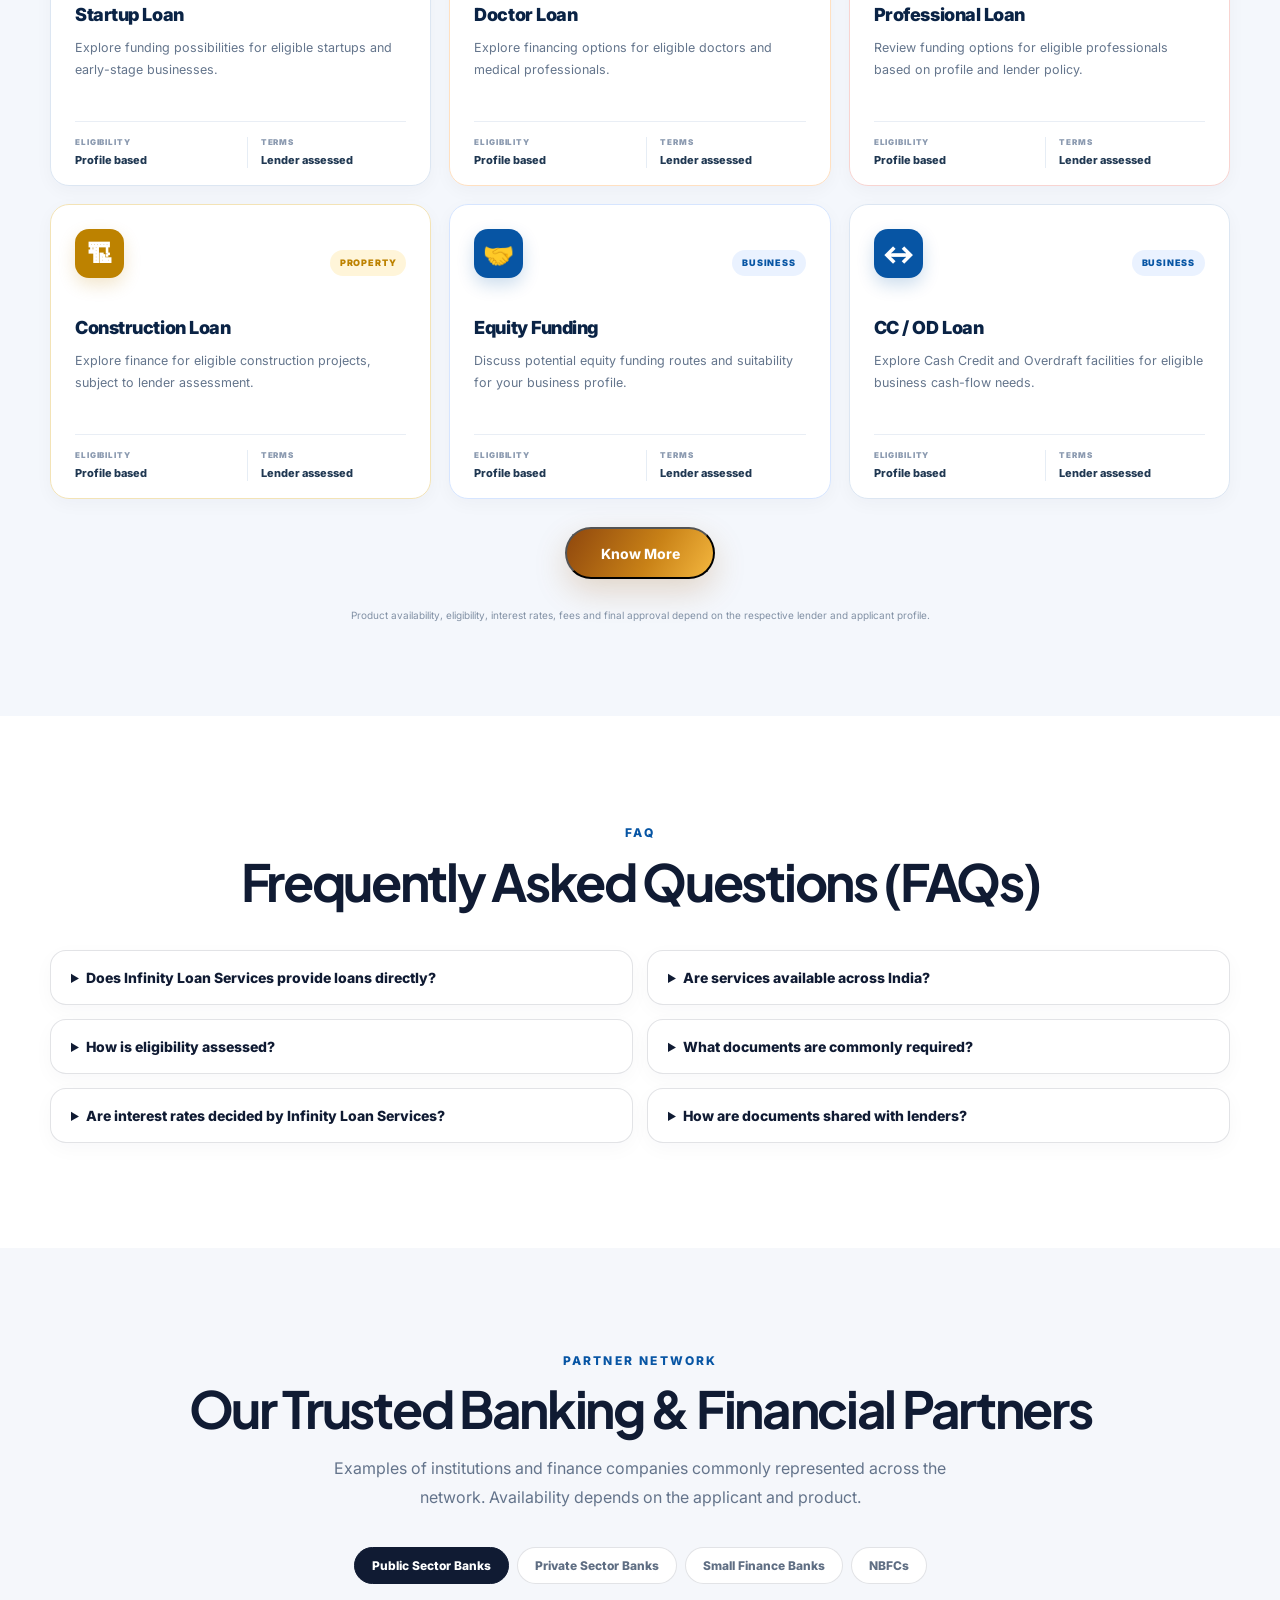
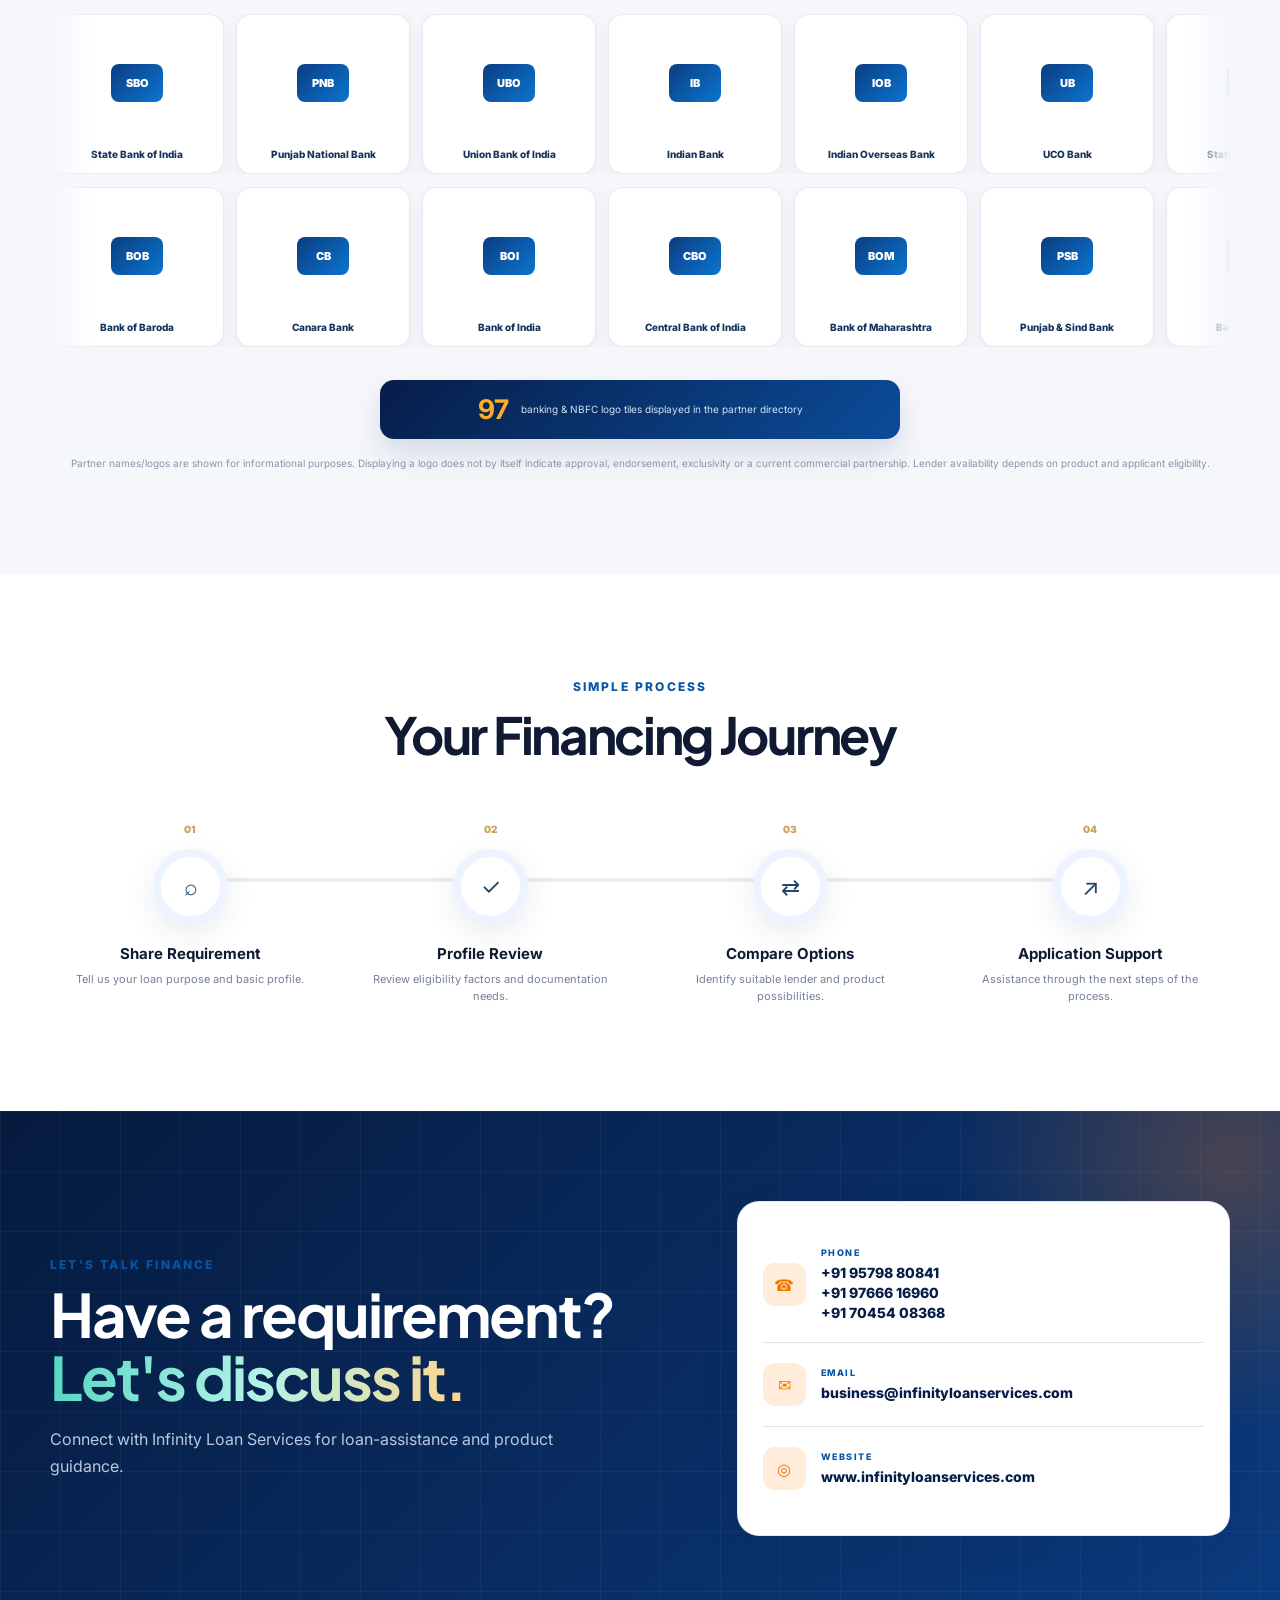
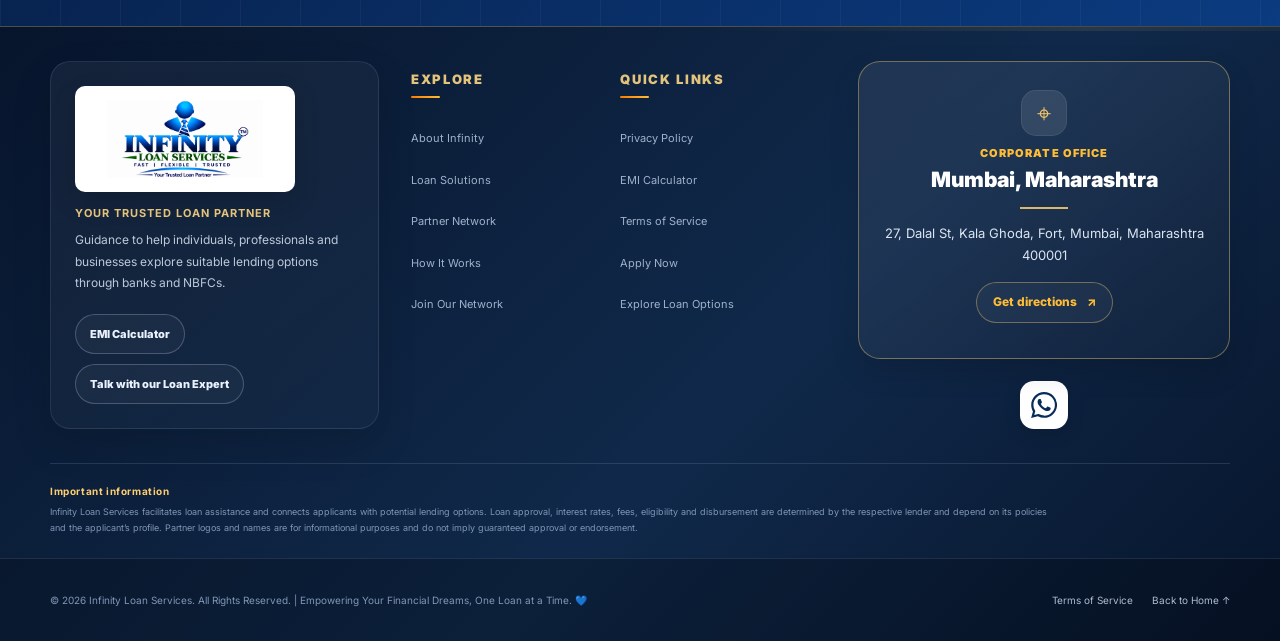
==== commit ae5e76e2: "Update Infinity Loan Services website" ====
--- a/index.html
+++ b/index.html
@@ -58,17 +58,6 @@
 <div class="loader-ring"></div>
 <img alt="Infinity Loan Services" src="assets/infinity-logo.png"/>
 </div>
-<script>
-  // Fail-safe: never leave the page covered if the main script fails to load.
-  window.setTimeout(() => {
-    const loader = document.getElementById("preloader");
-    if (loader) {
-      loader.style.opacity = "0";
-      loader.style.pointerEvents = "none";
-      window.setTimeout(() => loader.remove(), 650);
-    }
-  }, 5000);
-</script>
 <div class="progress-bar" id="progressBar"></div>
 <header class="site-header" id="header">
 <nav class="navbar container">
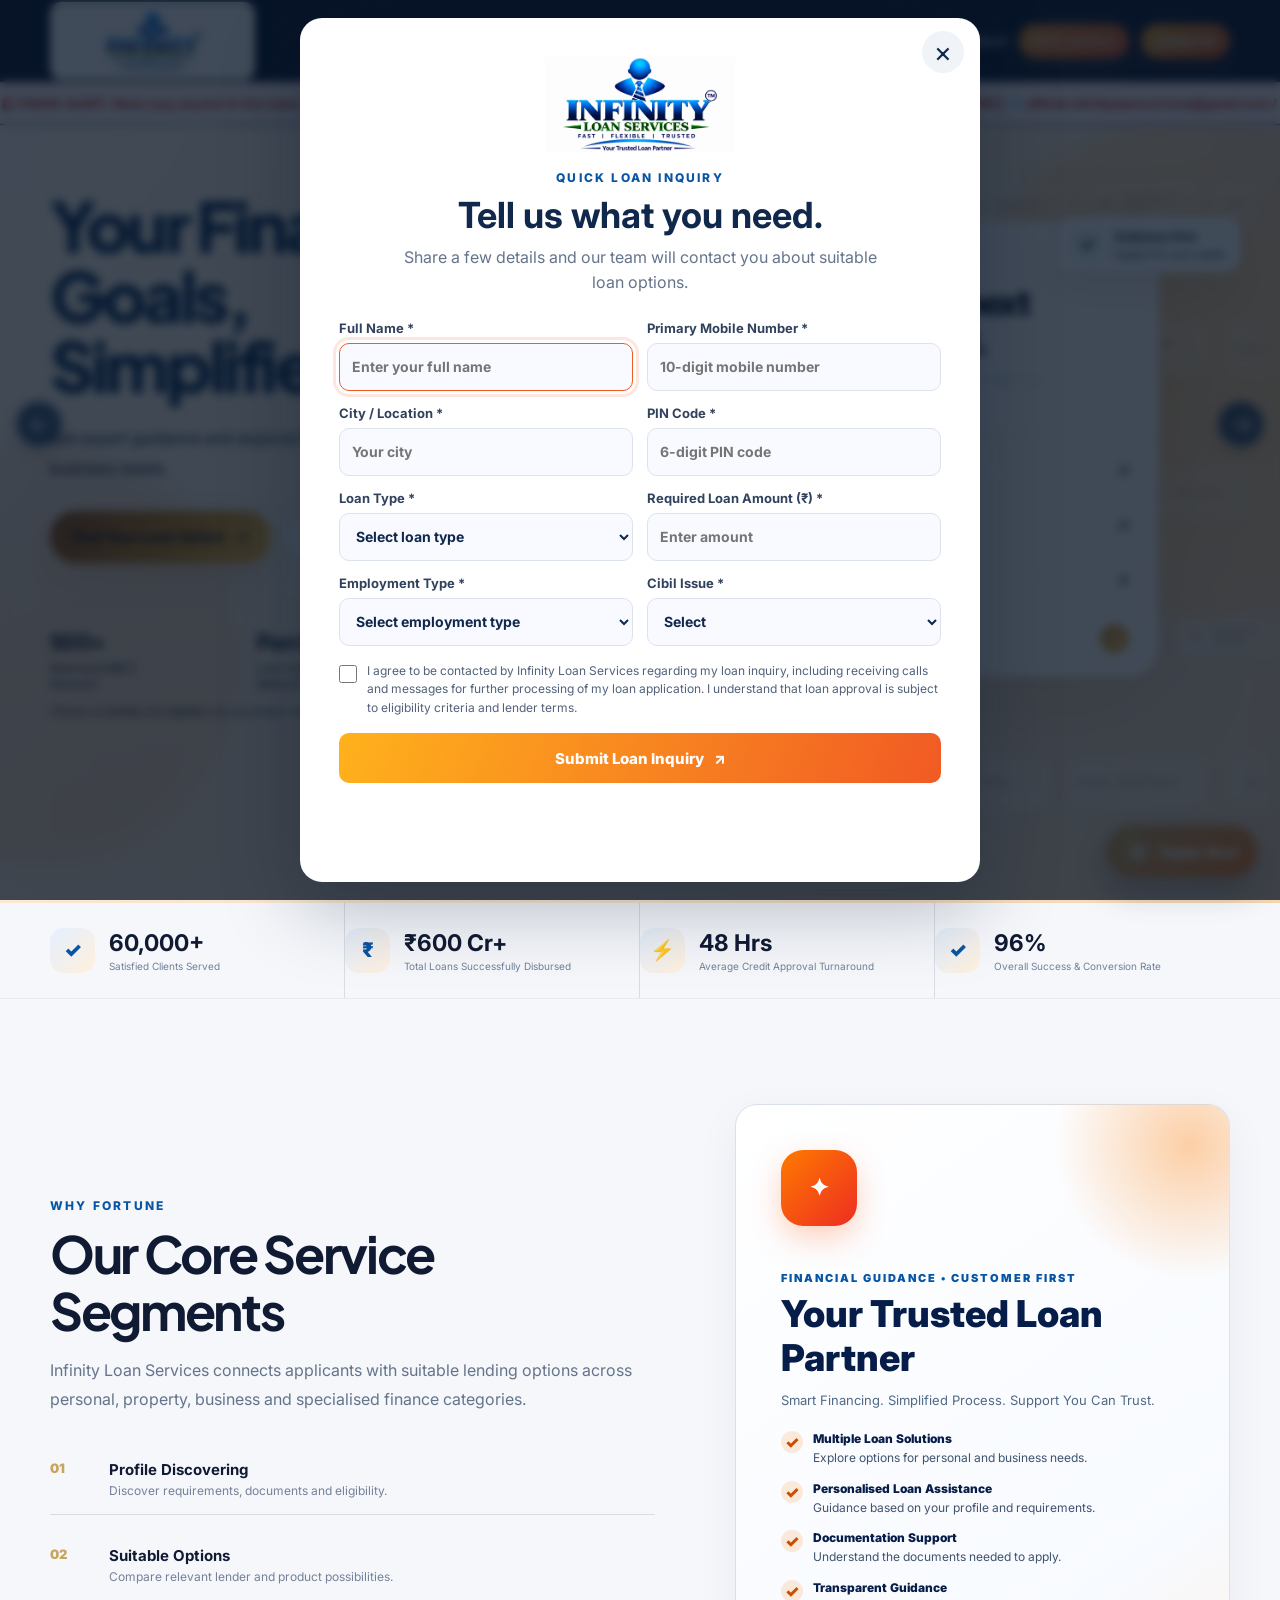
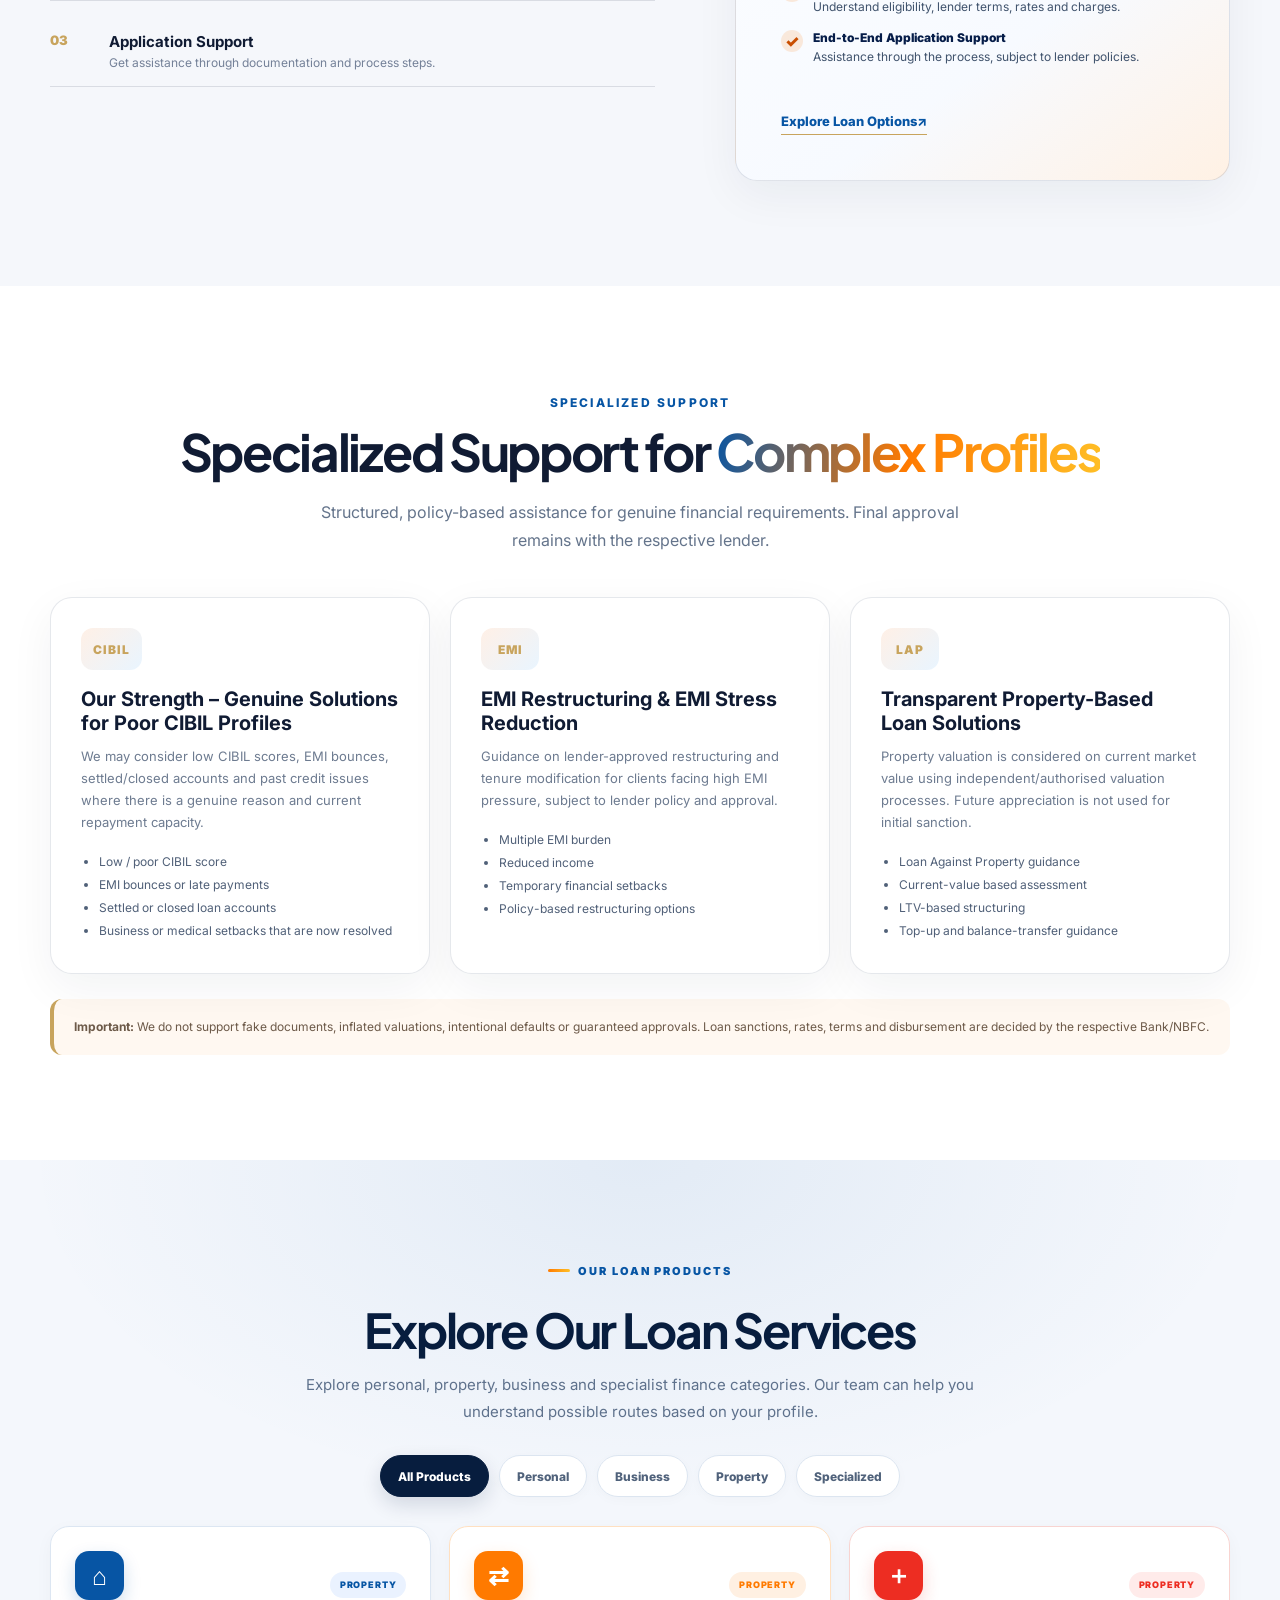
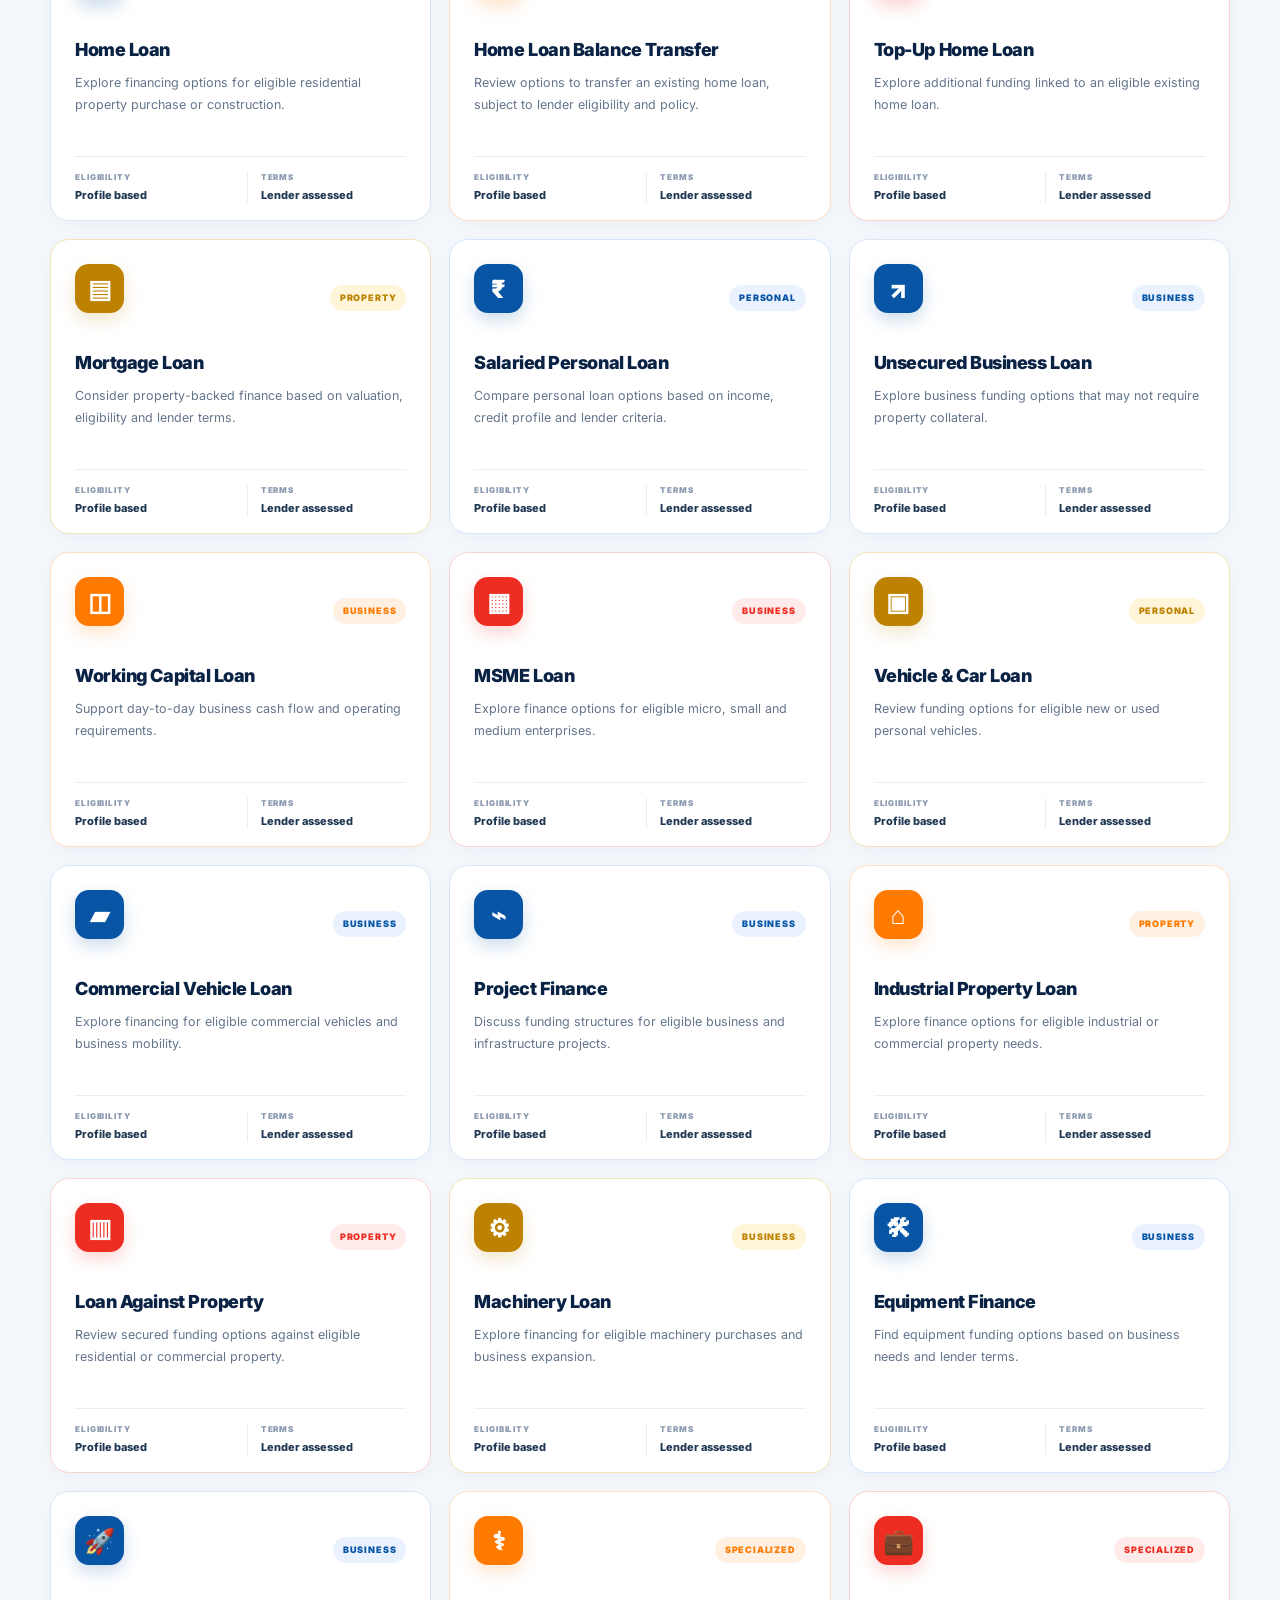
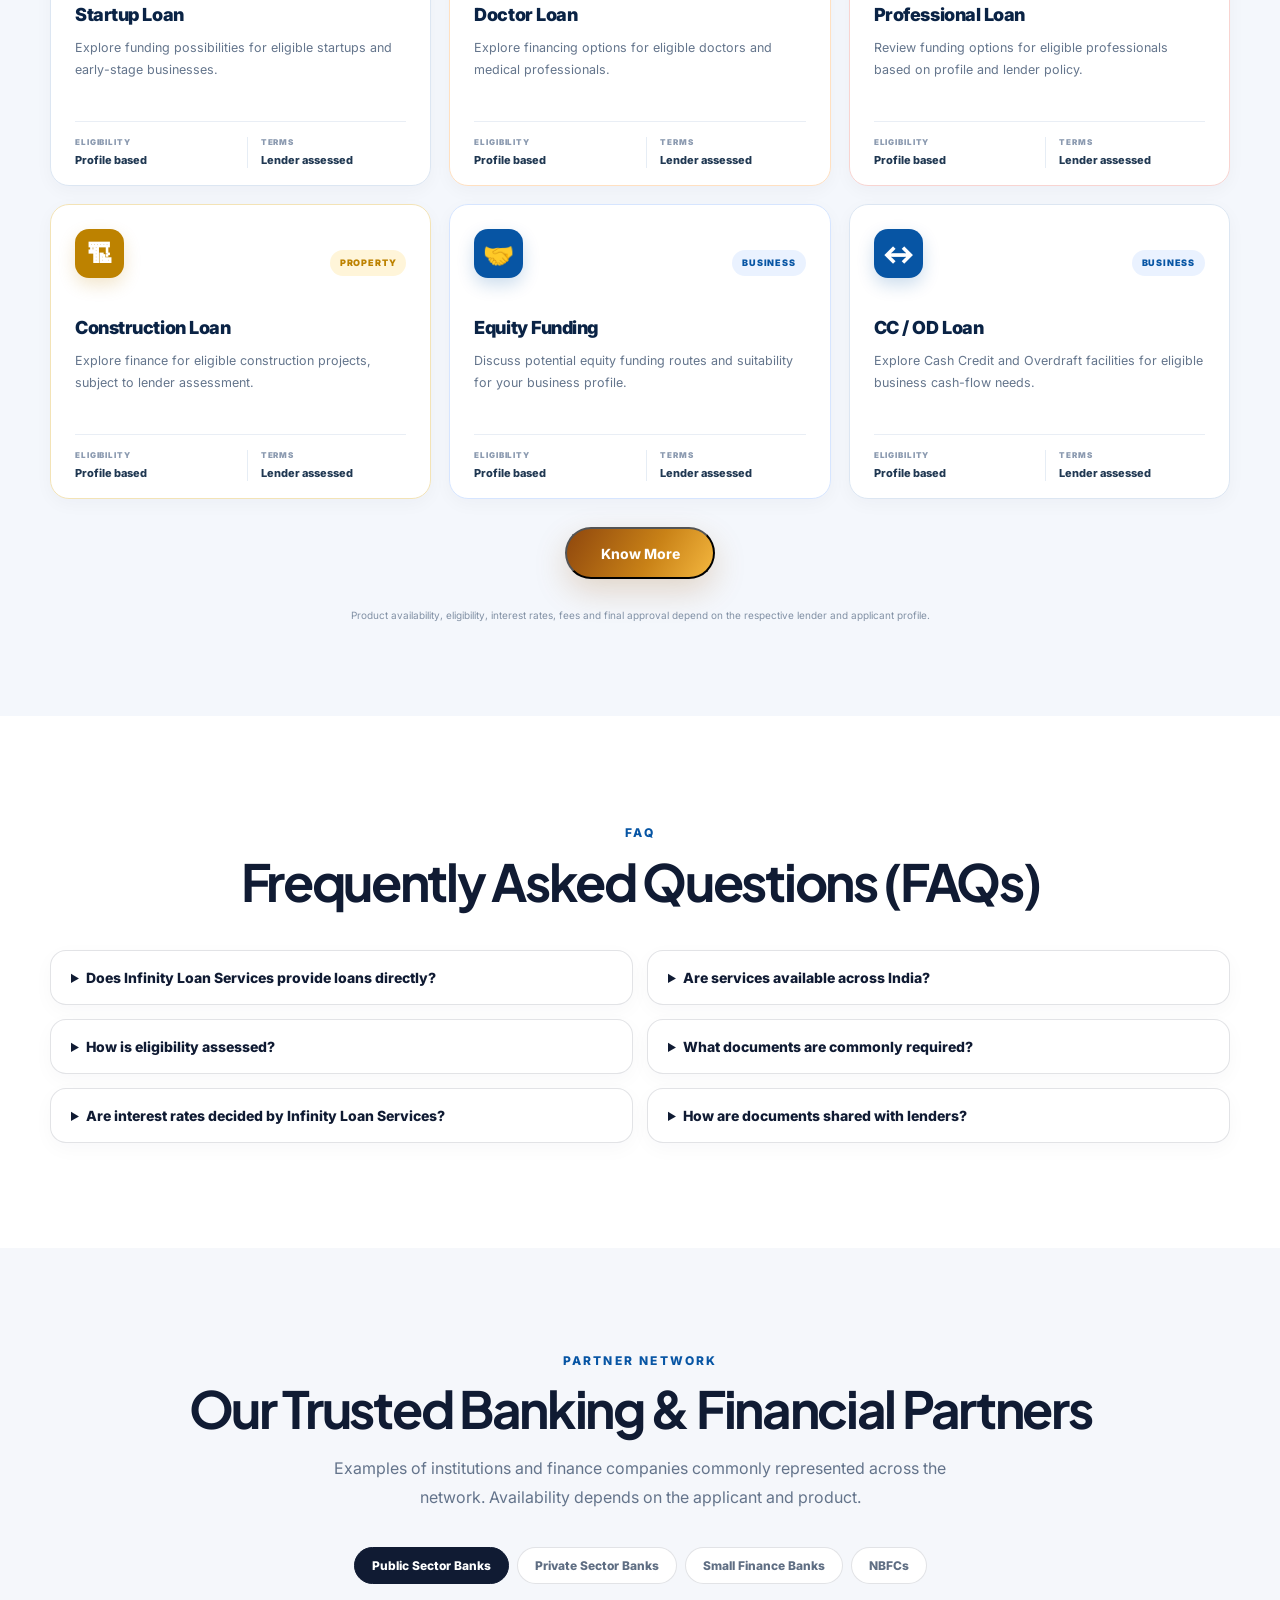
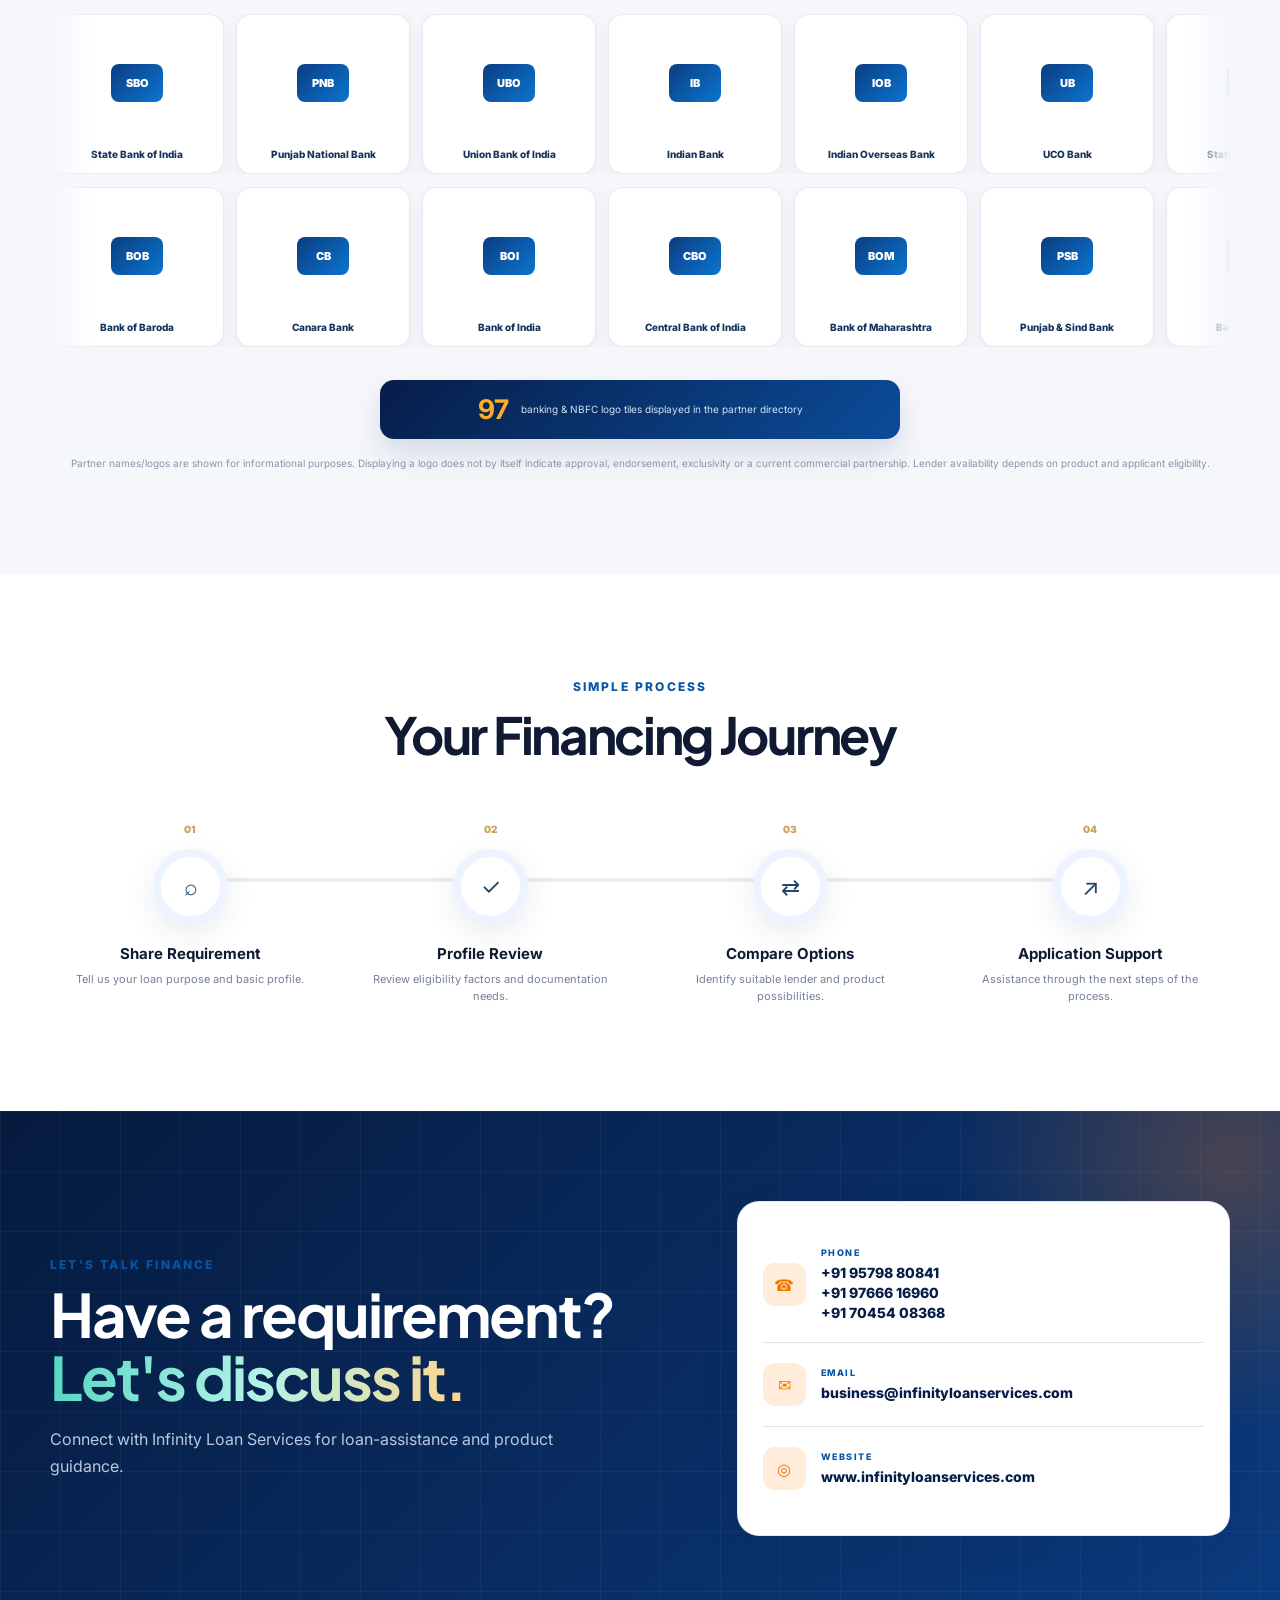
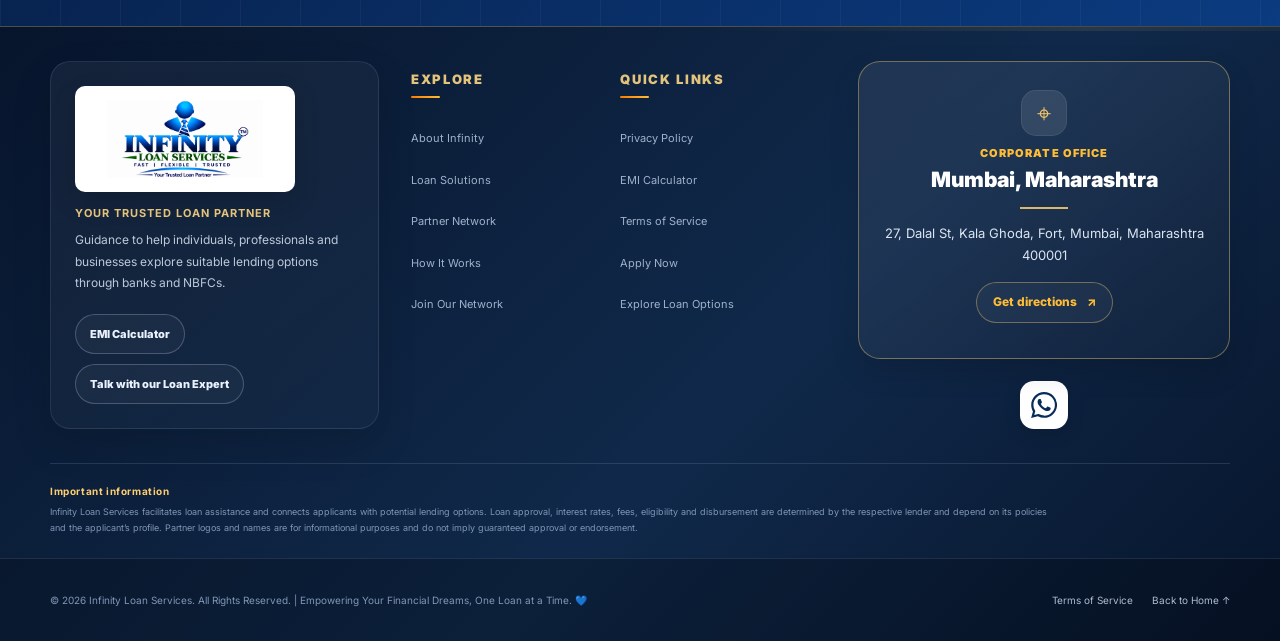
==== commit 22c0cd25: "Update Infinity Loan Services website" ====
--- a/index.html
+++ b/index.html
@@ -44,8 +44,9 @@
         <label>Primary Mobile Number *<input name="mobile" type="tel" inputmode="numeric" maxlength="10" pattern="[6-9][0-9]{9}" required placeholder="10-digit mobile number"></label>
         <label>City / Location *<input name="city" required autocomplete="address-level2" placeholder="Your city"></label>
         <label>PIN Code *<input name="pincode" type="tel" inputmode="numeric" maxlength="6" pattern="[0-9]{6}" required autocomplete="postal-code" placeholder="6-digit PIN code"></label>
-<label for="loanType">Loan Type *<select name="loanType" id="loanType" required><option value="">Select loan type</option><option value="Home Loan">🏠 Home Loan</option><option value="Balance Transfer">🔄 Balance Transfer</option><option value="Top-Up Home Loan">⬆️ Top-Up Home Loan</option><option value="Mortgage Loan">🏘️ Mortgage Loan</option><option value="Salaried Personal Loan">👔 Salaried Personal Loan</option><option value="Business Loan">🏢 Business Loan</option><option value="Working Capital Loan">📈 Working Capital Loan</option><option value="MSME Loan">🏭 MSME Loan</option><option value="Vehicle & Car Loan">🚗 Vehicle & Car Loan</option><option value="Commercial Vehicle Loan">🚚 Commercial Vehicle Loan</option><option value="Project Finance">🏗️ Project Finance</option><option value="Industrial Property Loan">🏬 Industrial Property Loan</option><option value="Loan Against Property">🏘️ Loan Against Property</option><option value="Machinery Loan">⚙️ Machinery Loan</option><option value="Equipment Finance">🛠️ Equipment Finance</option><option value="Startup Loan">🚀 Startup Loan</option><option value="Agriculture Loan">🌾 Agriculture Loan</option><option value="Solar Loan">☀️ Solar Loan</option><option value="Doctor Loan">👨‍⚕️ Doctor Loan</option><option value="Professional Loan">💼 Professional Loan</option><option value="Construction Loan">🏗️ Construction Loan</option><option value="Equity Funding">🤝 Equity Funding</option><option value="CC / OD Loan">💼 CC / OD Loan</option></select></label>        <label>Required Loan Amount (₹) *<input name="loanAmount" type="number" min="1" required placeholder="Enter amount"></label>
+<label for="loanType">Loan Type *<select name="loanType" id="loanType" required><option value="">Select loan type</option><option value="Home Loan">🏠 Home Loan</option><option value="Balance Transfer">🔄 Balance Transfer</option><option value="Top-Up Home Loan">⬆️ Top-Up Home Loan</option><option value="Mortgage Loan">🏘️ Mortgage Loan</option><option value="Salaried Personal Loan">👔 Salaried Personal Loan</option><option value="Business Loan">🏢 Business Loan</option><option value="Working Capital Loan">📈 Working Capital Loan</option><option value="MSME Loan">🏭 MSME Loan</option><option value="Vehicle & Car Loan">🚗 Vehicle & Car Loan</option><option value="Commercial Vehicle Loan">🚚 Commercial Vehicle Loan</option><option value="Project Finance">🏗️ Project Finance</option><option value="Industrial Property Loan">🏬 Industrial Property Loan</option><option value="Loan Against Property">🏘️ Loan Against Property</option><option value="Machinery Loan">⚙️ Machinery Loan</option><option value="Equipment Finance">🛠️ Equipment Finance</option><option value="Startup Loan">🚀 Startup Loan</option><option value="Agriculture Loan">🌾 Agriculture Loan</option><option value="Solar Loan">☀️ Solar Loan</option><option value="Doctor Loan">👨‍⚕️ Doctor Loan</option><option value="Professional Loan">💼 Professional Loan</option><option value="Construction Loan">🏗️ Construction Loan</option><option value="Equity Funding">🤝 Equity Funding</option> <option value="Private Funding">💰 Private Funding</option> <option value="CC / OD Loan">💼 CC / OD Loan</option></select></label>        <label>Required Loan Amount (₹) *<input name="loanAmount" type="number" min="1" required placeholder="Enter amount"></label>
         <label>Employment Type *<select name="employmentType" required><option value="">Select employment type</option><option>Salaried</option><option>Self-Employed</option><option>Business Owner</option><option>Other</option></select></label>
+        <label>Cibil Issue *<select name="cibilIssue" required><option value="">Select</option><option value="Yes">Yes</option><option value="No">No</option></select></label>
       </div>
       <label class="quick-inquiry-consent shared-consent-label"><input type="checkbox" name="consent" value="Agreed" required><span>I agree to be contacted by Infinity Loan Services regarding my loan inquiry, including receiving calls and messages for further processing of my loan application. I understand that loan approval is subject to eligibility criteria and lender terms.</span></label>
       <button class="quick-inquiry-submit" type="submit">Submit Loan Inquiry <span>↗</span></button>
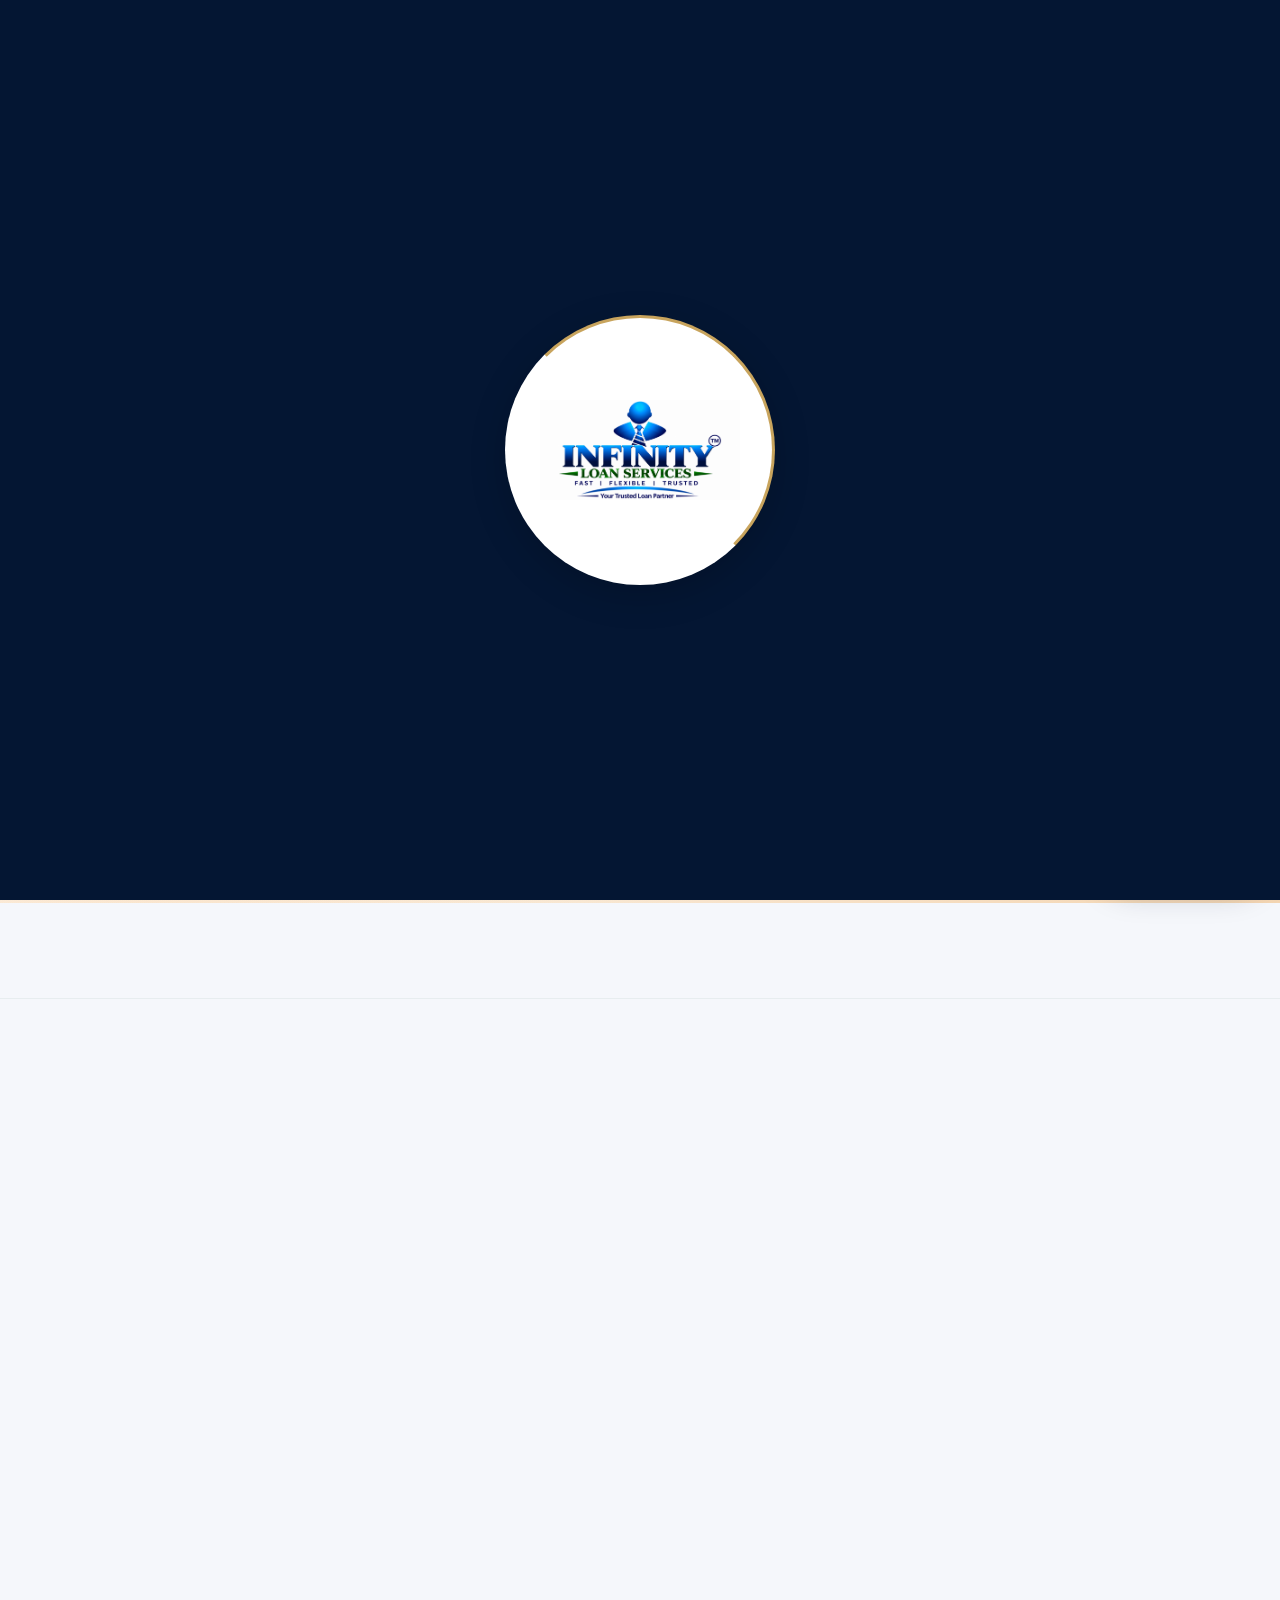
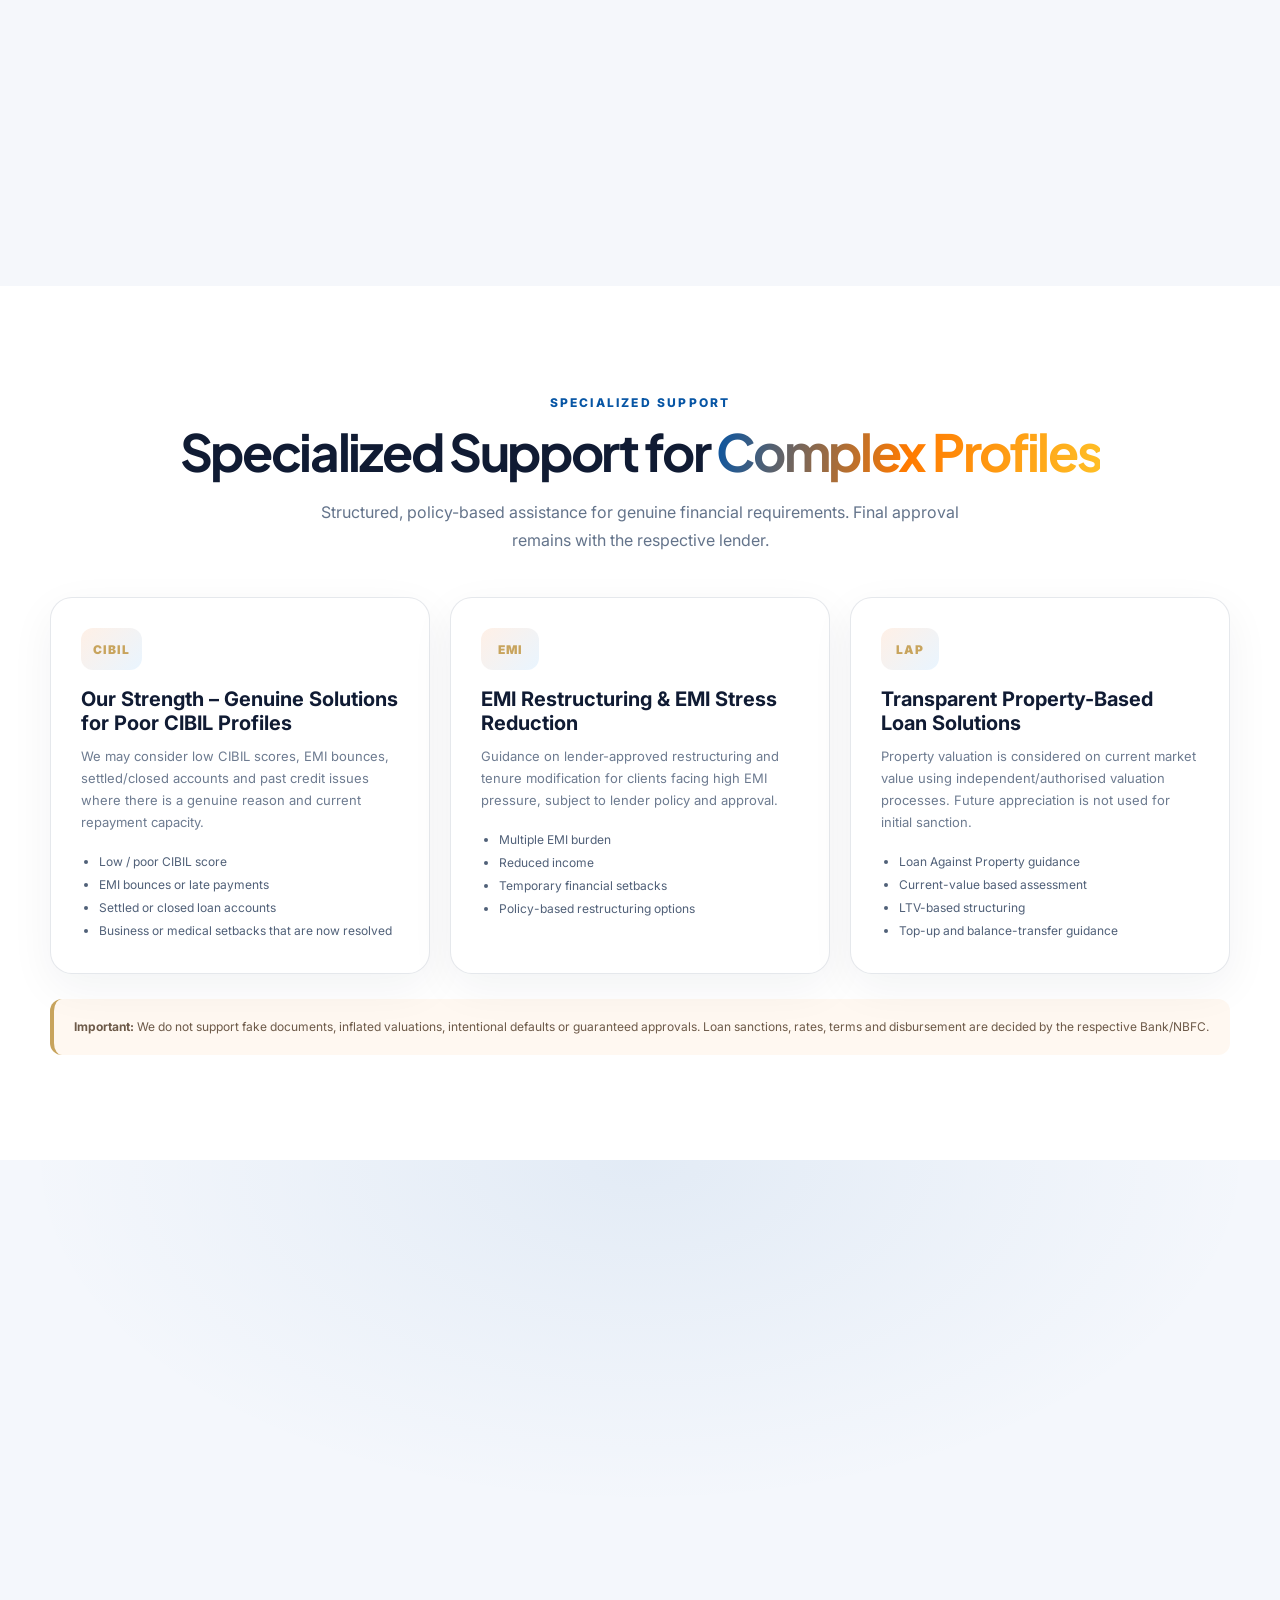
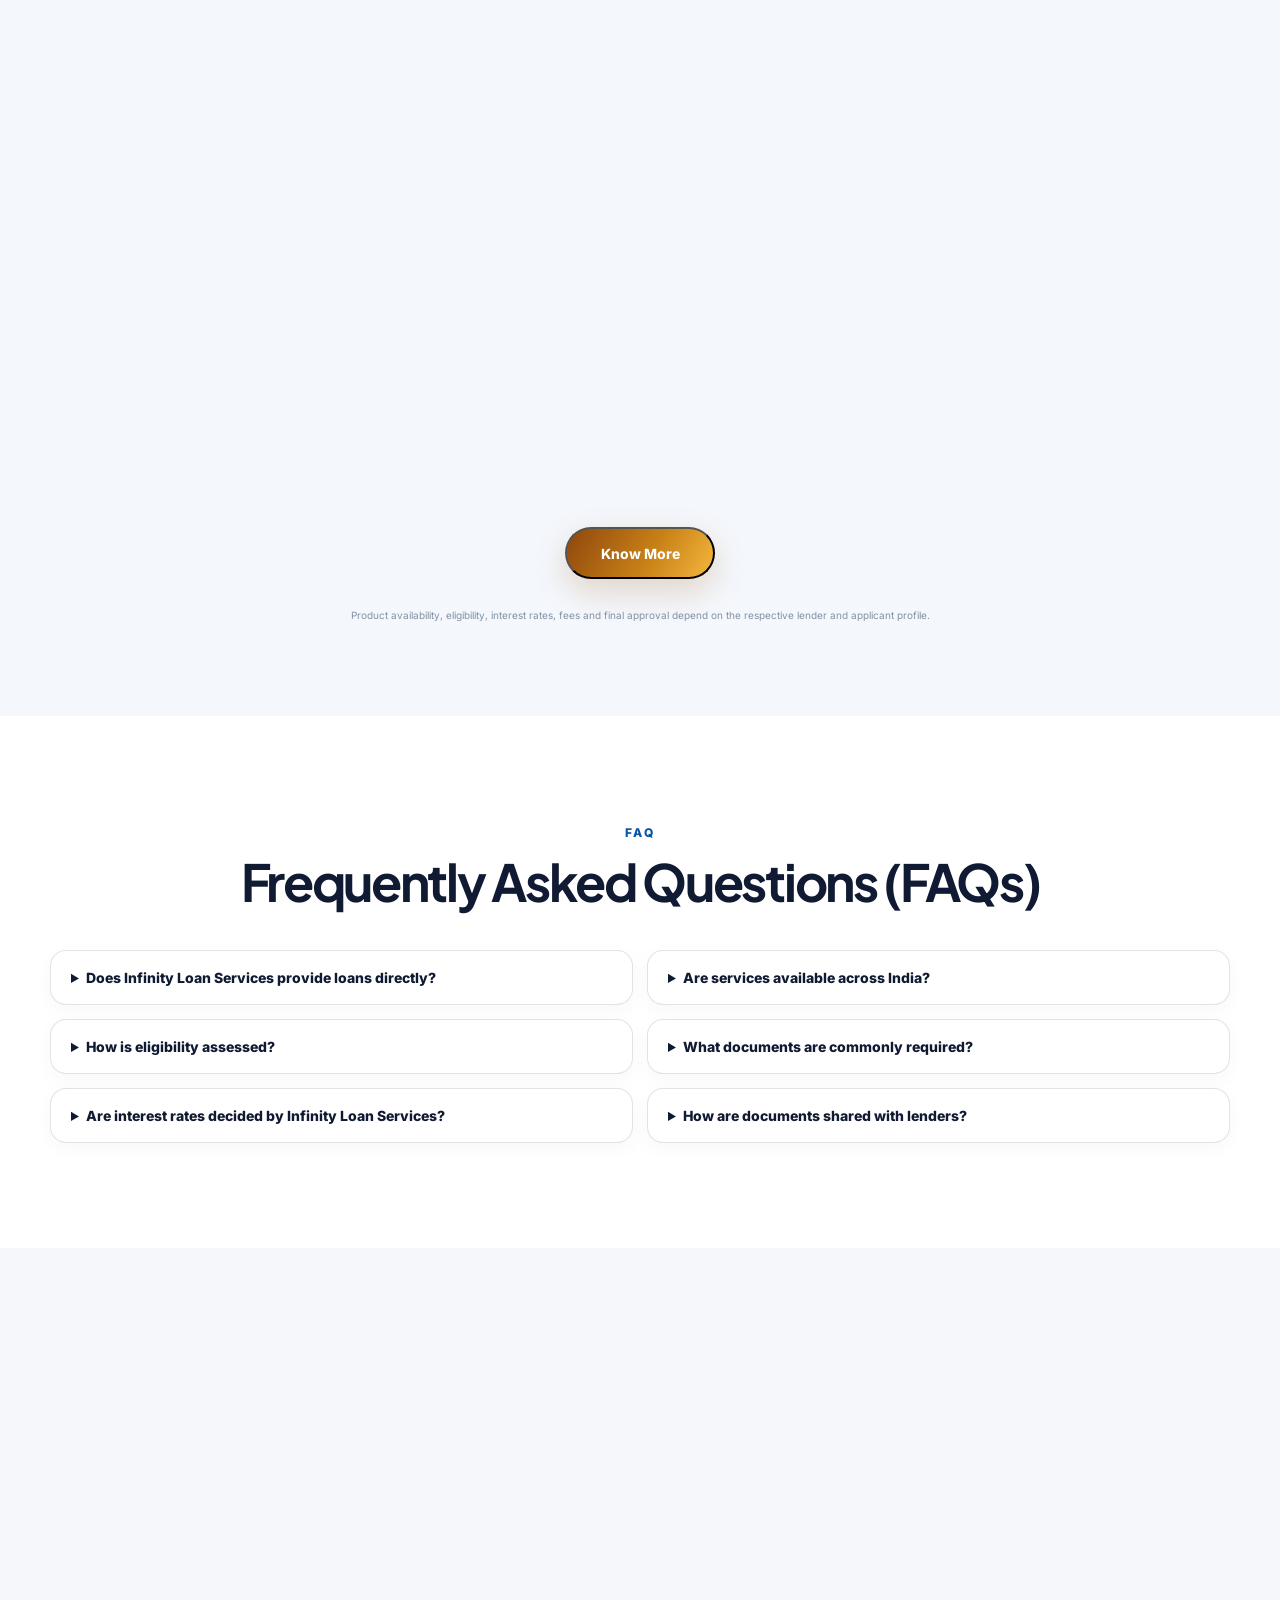
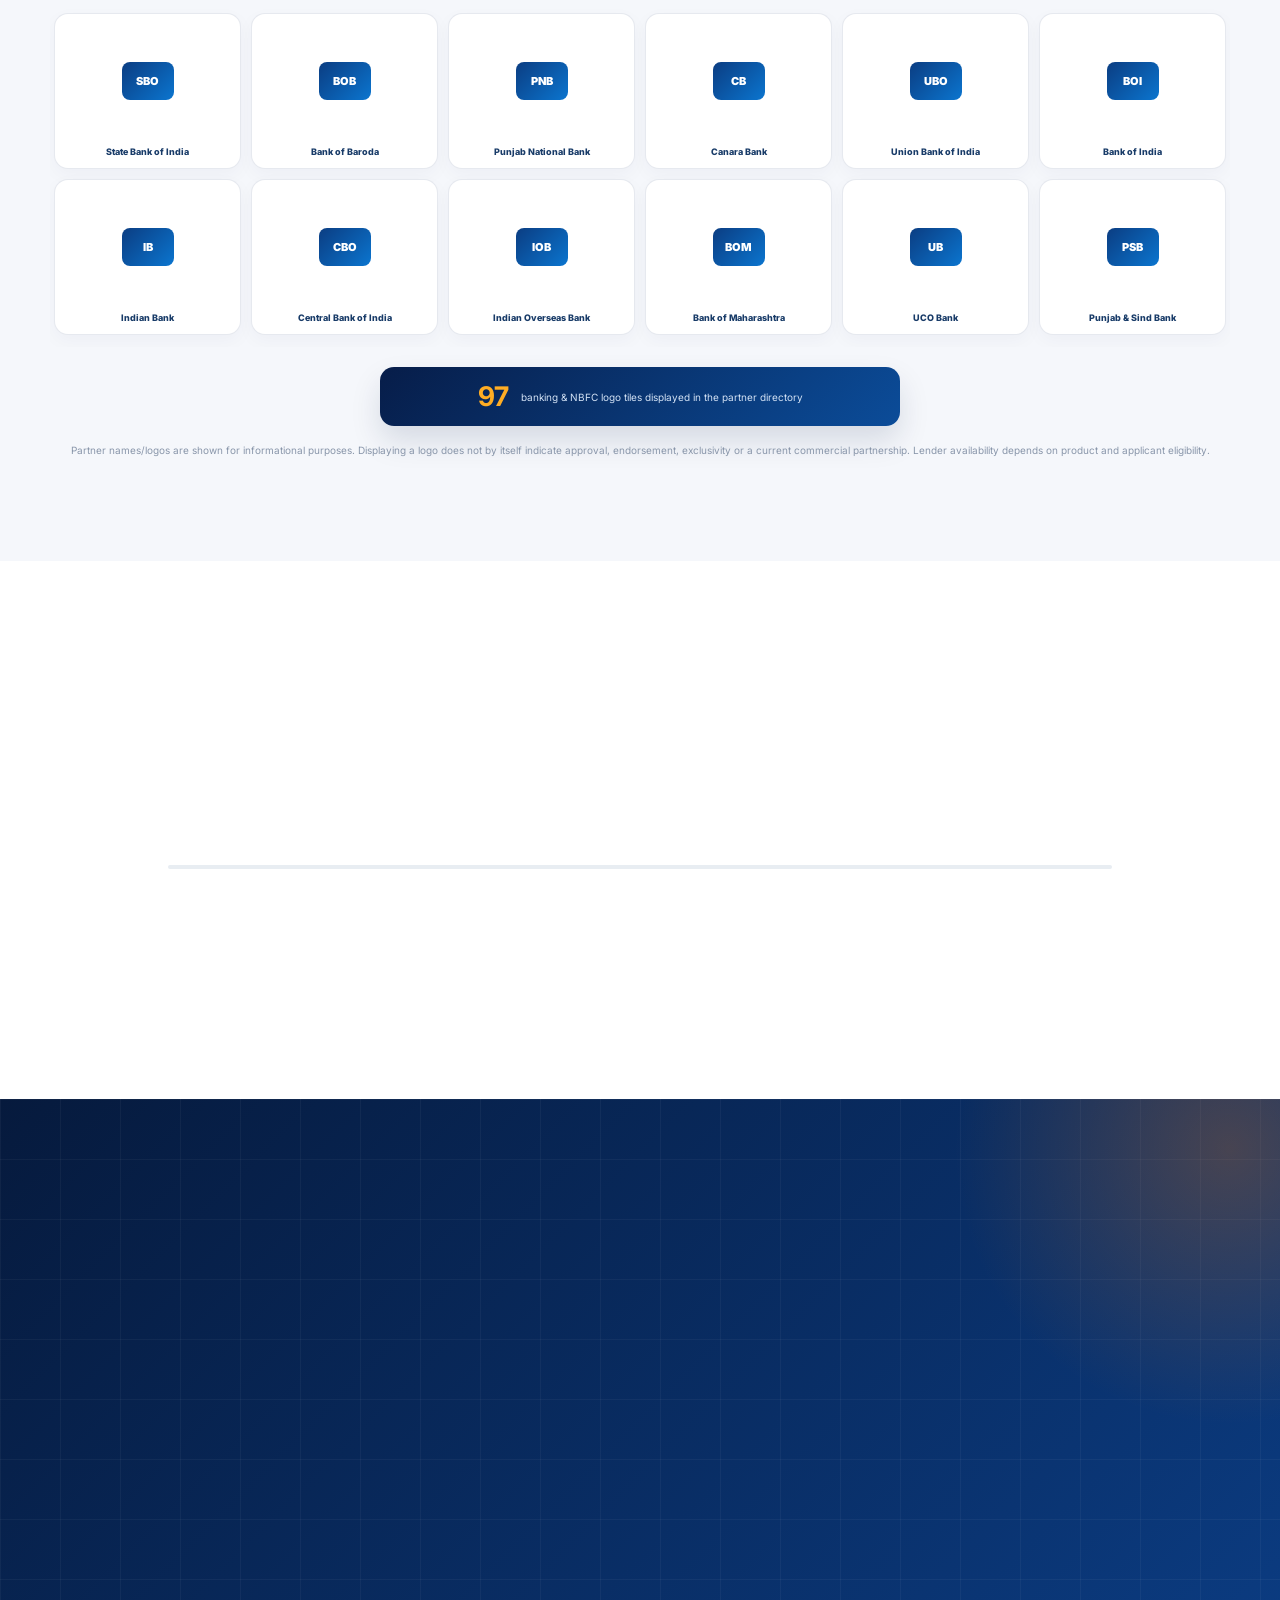
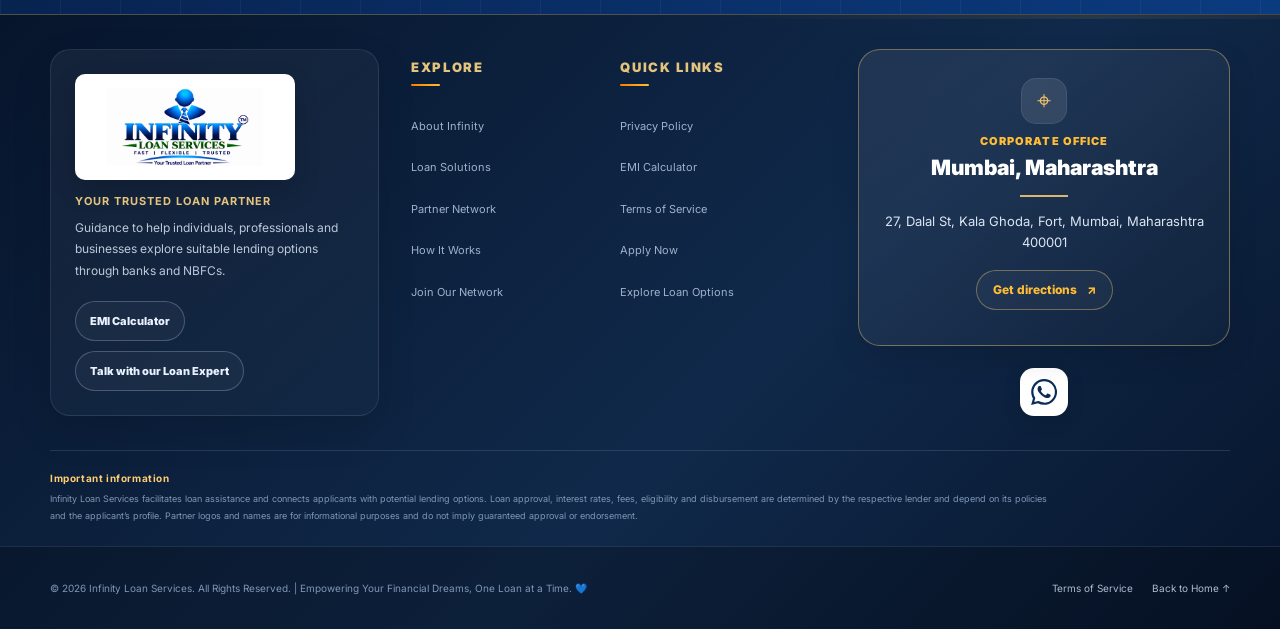
==== commit 6bbcc67c: "Merge GitHub changes with local website" ====
--- a/index.html
+++ b/index.html
@@ -44,9 +44,14 @@
         <label>Primary Mobile Number *<input name="mobile" type="tel" inputmode="numeric" maxlength="10" pattern="[6-9][0-9]{9}" required placeholder="10-digit mobile number"></label>
         <label>City / Location *<input name="city" required autocomplete="address-level2" placeholder="Your city"></label>
         <label>PIN Code *<input name="pincode" type="tel" inputmode="numeric" maxlength="6" pattern="[0-9]{6}" required autocomplete="postal-code" placeholder="6-digit PIN code"></label>
+<<<<<<< HEAD
 <label for="loanType">Loan Type *<select name="loanType" id="loanType" required><option value="">Select loan type</option><option value="Home Loan">🏠 Home Loan</option><option value="Balance Transfer">🔄 Balance Transfer</option><option value="Top-Up Home Loan">⬆️ Top-Up Home Loan</option><option value="Mortgage Loan">🏘️ Mortgage Loan</option><option value="Salaried Personal Loan">👔 Salaried Personal Loan</option><option value="Business Loan">🏢 Business Loan</option><option value="Working Capital Loan">📈 Working Capital Loan</option><option value="MSME Loan">🏭 MSME Loan</option><option value="Vehicle & Car Loan">🚗 Vehicle & Car Loan</option><option value="Commercial Vehicle Loan">🚚 Commercial Vehicle Loan</option><option value="Project Finance">🏗️ Project Finance</option><option value="Industrial Property Loan">🏬 Industrial Property Loan</option><option value="Loan Against Property">🏘️ Loan Against Property</option><option value="Machinery Loan">⚙️ Machinery Loan</option><option value="Equipment Finance">🛠️ Equipment Finance</option><option value="Startup Loan">🚀 Startup Loan</option><option value="Agriculture Loan">🌾 Agriculture Loan</option><option value="Solar Loan">☀️ Solar Loan</option><option value="Doctor Loan">👨‍⚕️ Doctor Loan</option><option value="Professional Loan">💼 Professional Loan</option><option value="Construction Loan">🏗️ Construction Loan</option><option value="Equity Funding">🤝 Equity Funding</option> <option value="Private Funding">💰 Private Funding</option> <option value="CC / OD Loan">💼 CC / OD Loan</option></select></label>        <label>Required Loan Amount (₹) *<input name="loanAmount" type="number" min="1" required placeholder="Enter amount"></label>
         <label>Employment Type *<select name="employmentType" required><option value="">Select employment type</option><option>Salaried</option><option>Self-Employed</option><option>Business Owner</option><option>Other</option></select></label>
         <label>Cibil Issue *<select name="cibilIssue" required><option value="">Select</option><option value="Yes">Yes</option><option value="No">No</option></select></label>
+=======
+<label for="loanType">Loan Type *<select name="loanType" id="loanType" required><option value="">Select loan type</option><option value="Home Loan">🏠 Home Loan</option><option value="Balance Transfer">🔄 Balance Transfer</option><option value="Top-Up Home Loan">⬆️ Top-Up Home Loan</option><option value="Mortgage Loan">🏘️ Mortgage Loan</option><option value="Salaried Personal Loan">👔 Salaried Personal Loan</option><option value="Business Loan">🏢 Business Loan</option><option value="Working Capital Loan">📈 Working Capital Loan</option><option value="MSME Loan">🏭 MSME Loan</option><option value="Vehicle & Car Loan">🚗 Vehicle & Car Loan</option><option value="Commercial Vehicle Loan">🚚 Commercial Vehicle Loan</option><option value="Project Finance">🏗️ Project Finance</option><option value="Industrial Property Loan">🏬 Industrial Property Loan</option><option value="Loan Against Property">🏘️ Loan Against Property</option><option value="Machinery Loan">⚙️ Machinery Loan</option><option value="Equipment Finance">🛠️ Equipment Finance</option><option value="Startup Loan">🚀 Startup Loan</option><option value="Agriculture Loan">🌾 Agriculture Loan</option><option value="Solar Loan">☀️ Solar Loan</option><option value="Doctor Loan">👨‍⚕️ Doctor Loan</option><option value="Professional Loan">💼 Professional Loan</option><option value="Construction Loan">🏗️ Construction Loan</option><option value="Equity Funding">🤝 Equity Funding</option><option value="CC / OD Loan">💼 CC / OD Loan</option></select></label>        <label>Required Loan Amount (₹) *<input name="loanAmount" type="number" min="1" required placeholder="Enter amount"></label>
+        <label>Employment Type *<select name="employmentType" required><option value="">Select employment type</option><option>Salaried</option><option>Self-Employed</option><option>Business Owner</option><option>Other</option></select></label>
+>>>>>>> ae5e76e25ada80995aee1653e963f0825d591510
       </div>
       <label class="quick-inquiry-consent shared-consent-label"><input type="checkbox" name="consent" value="Agreed" required><span>I agree to be contacted by Infinity Loan Services regarding my loan inquiry, including receiving calls and messages for further processing of my loan application. I understand that loan approval is subject to eligibility criteria and lender terms.</span></label>
       <button class="quick-inquiry-submit" type="submit">Submit Loan Inquiry <span>↗</span></button>
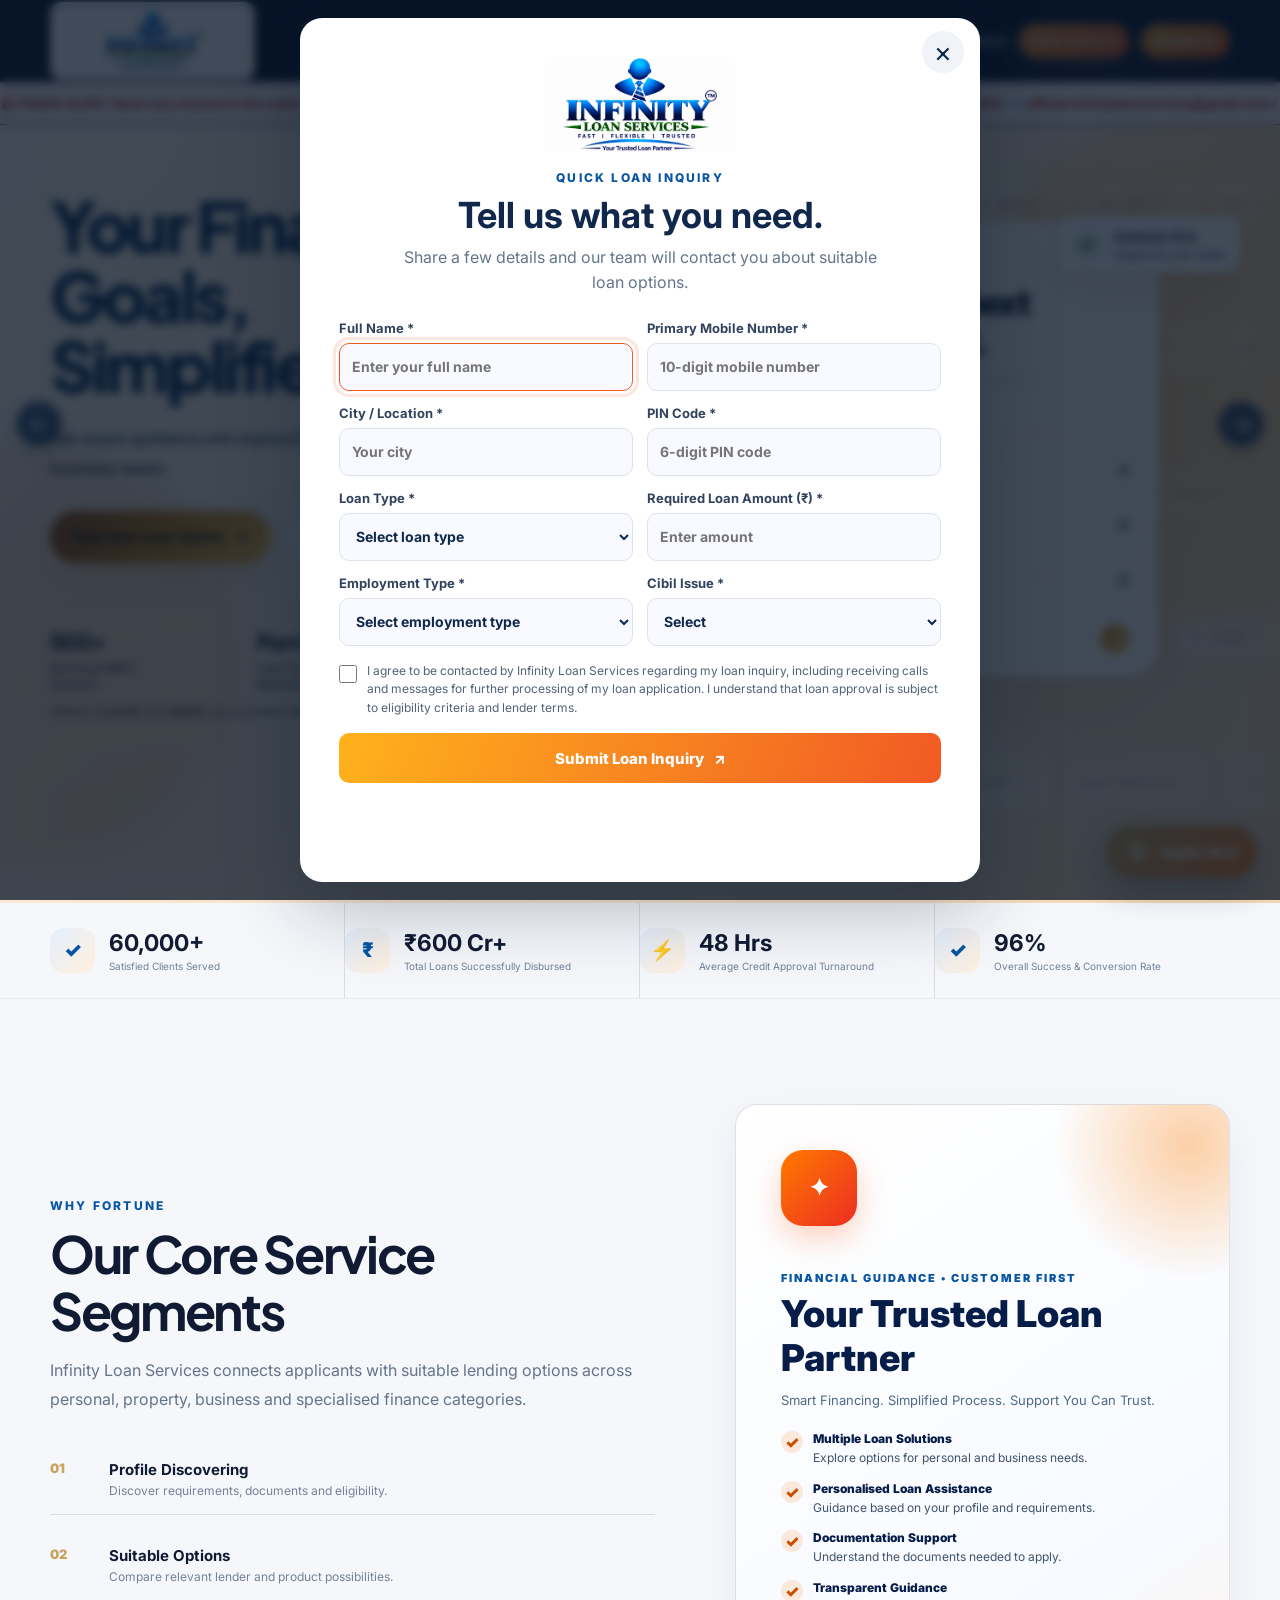
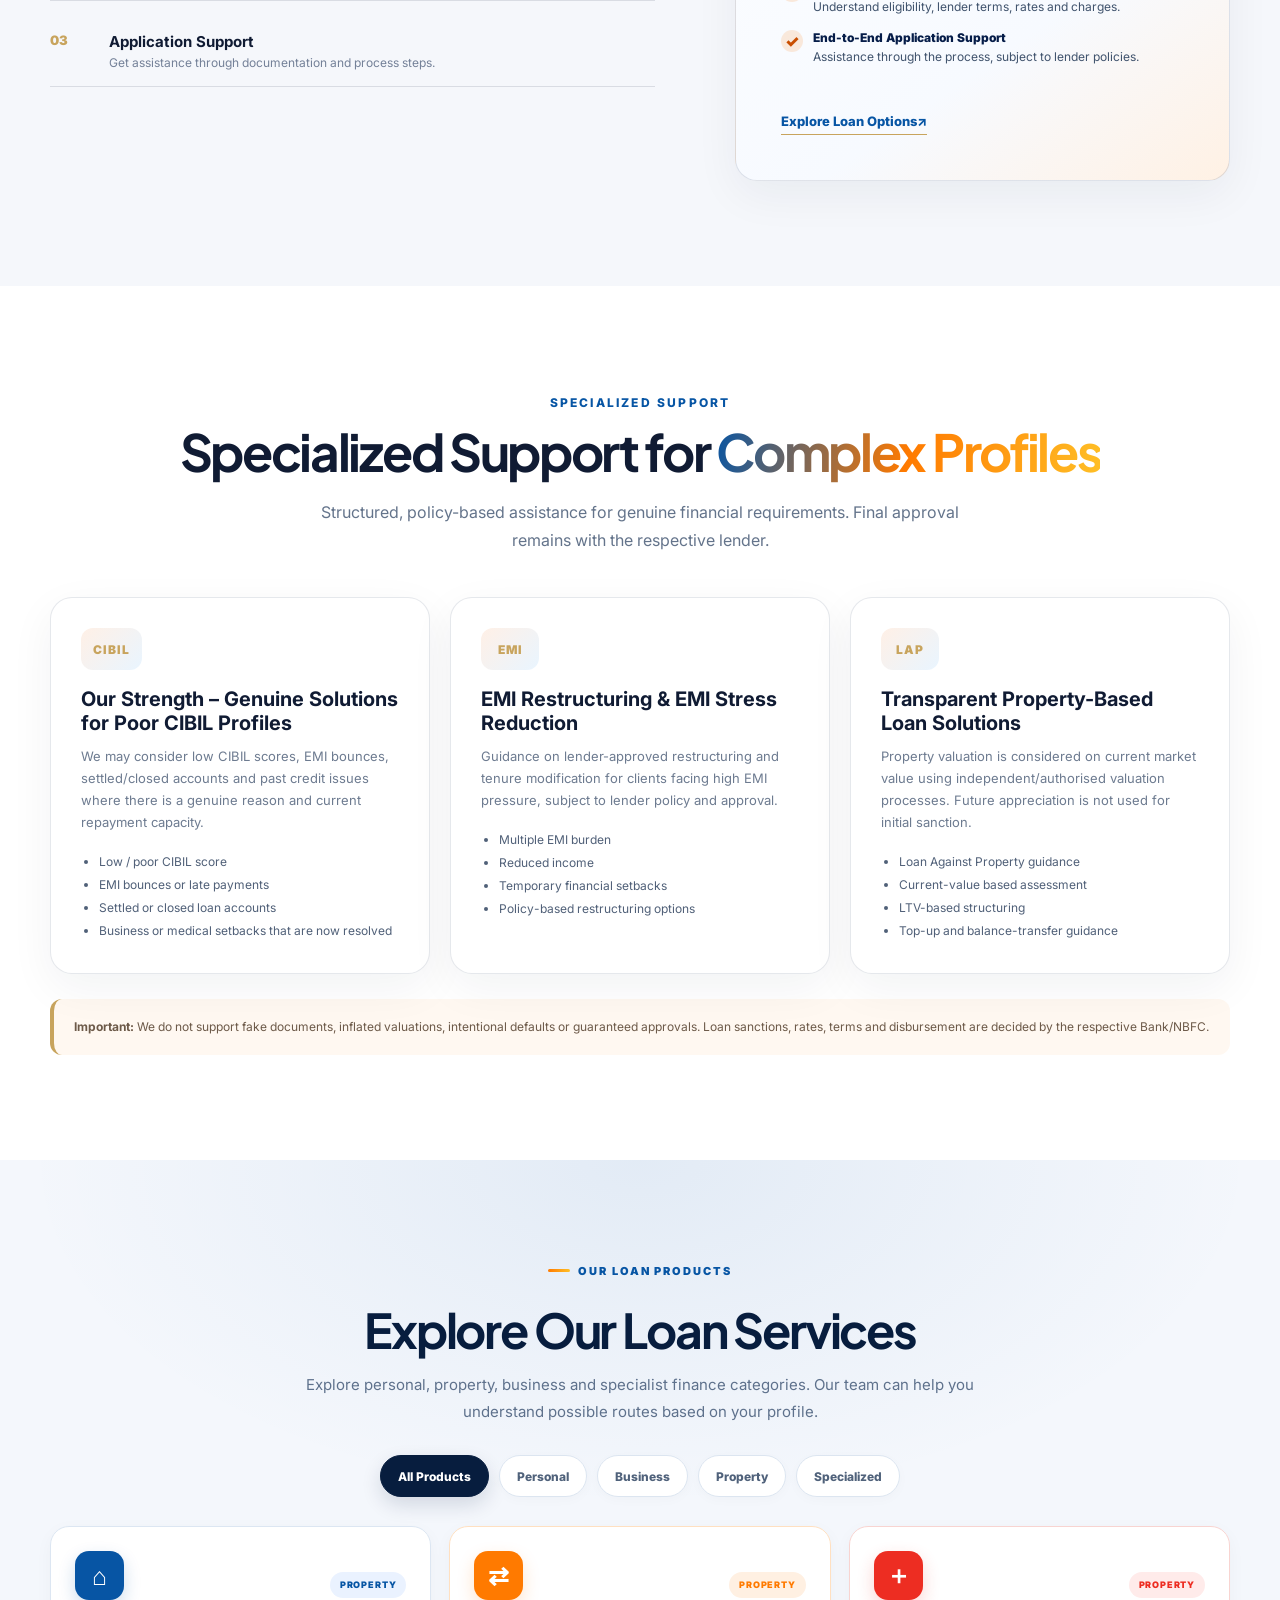
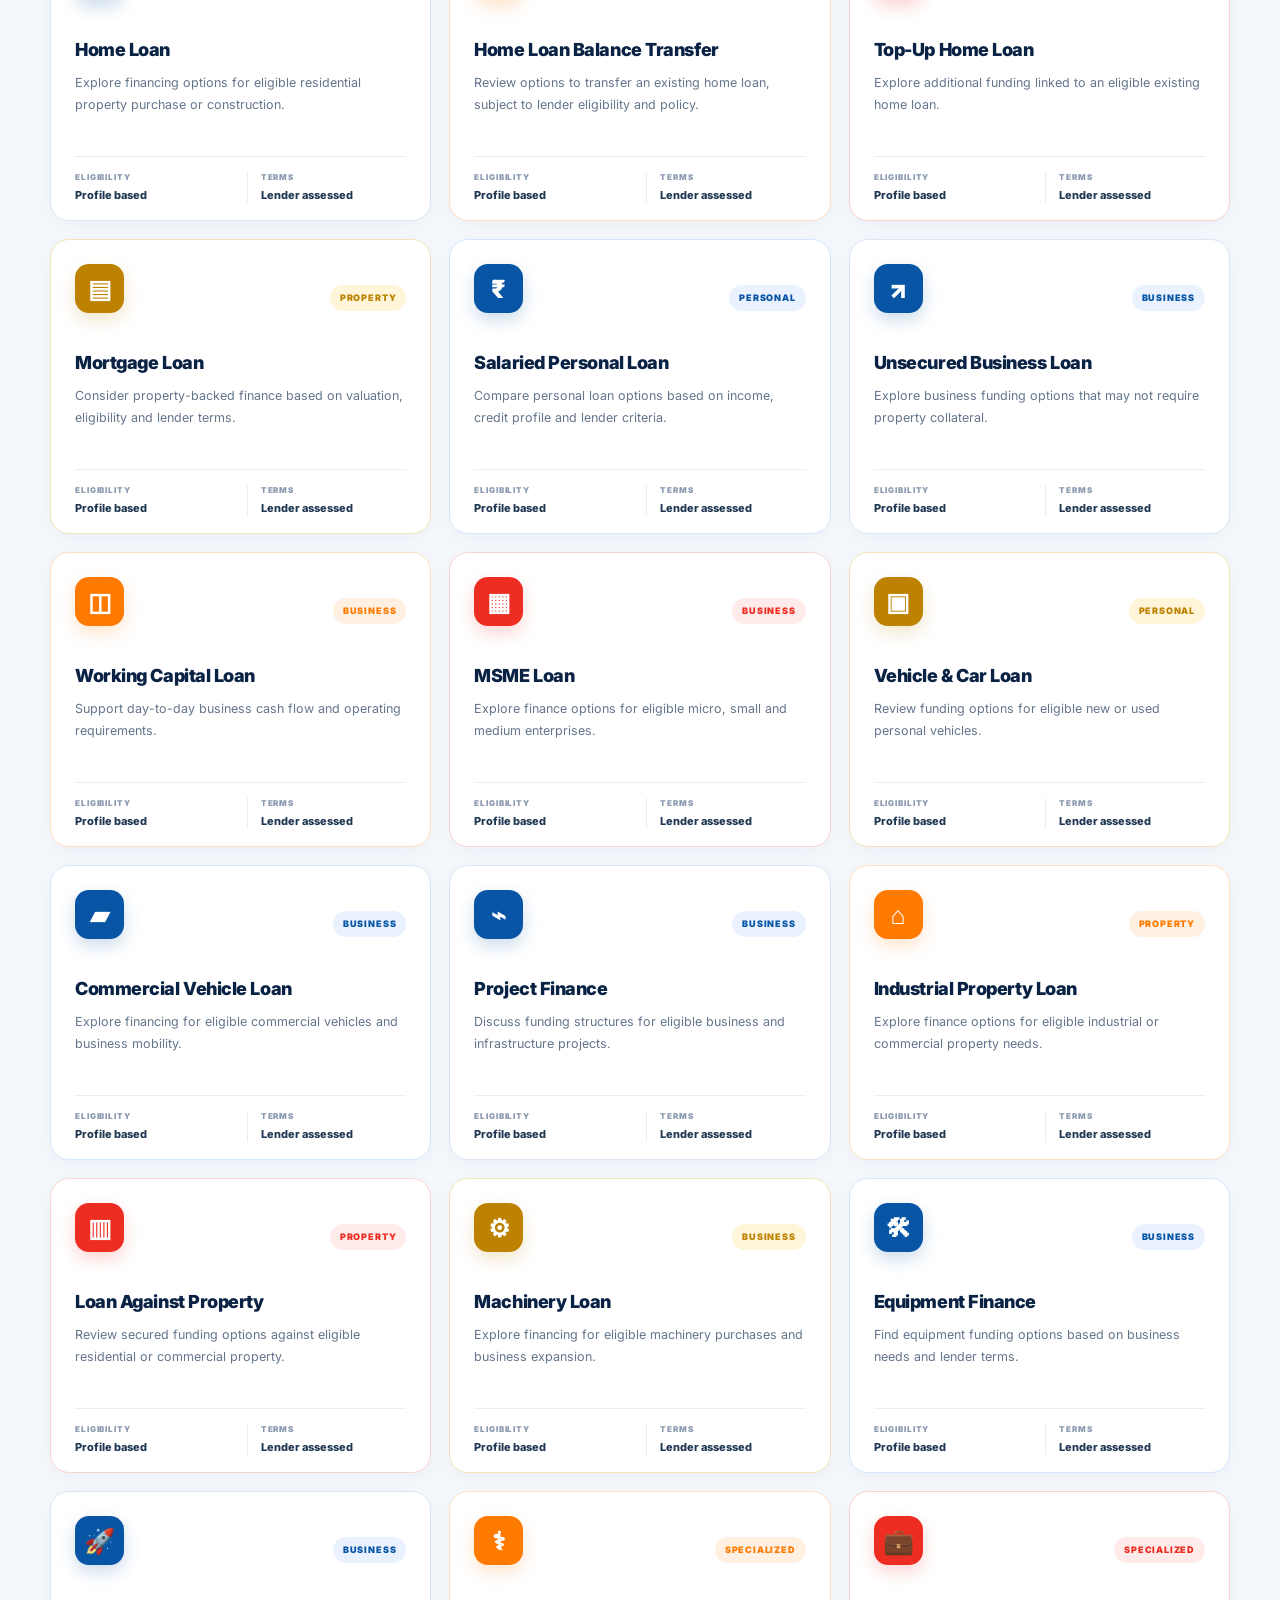
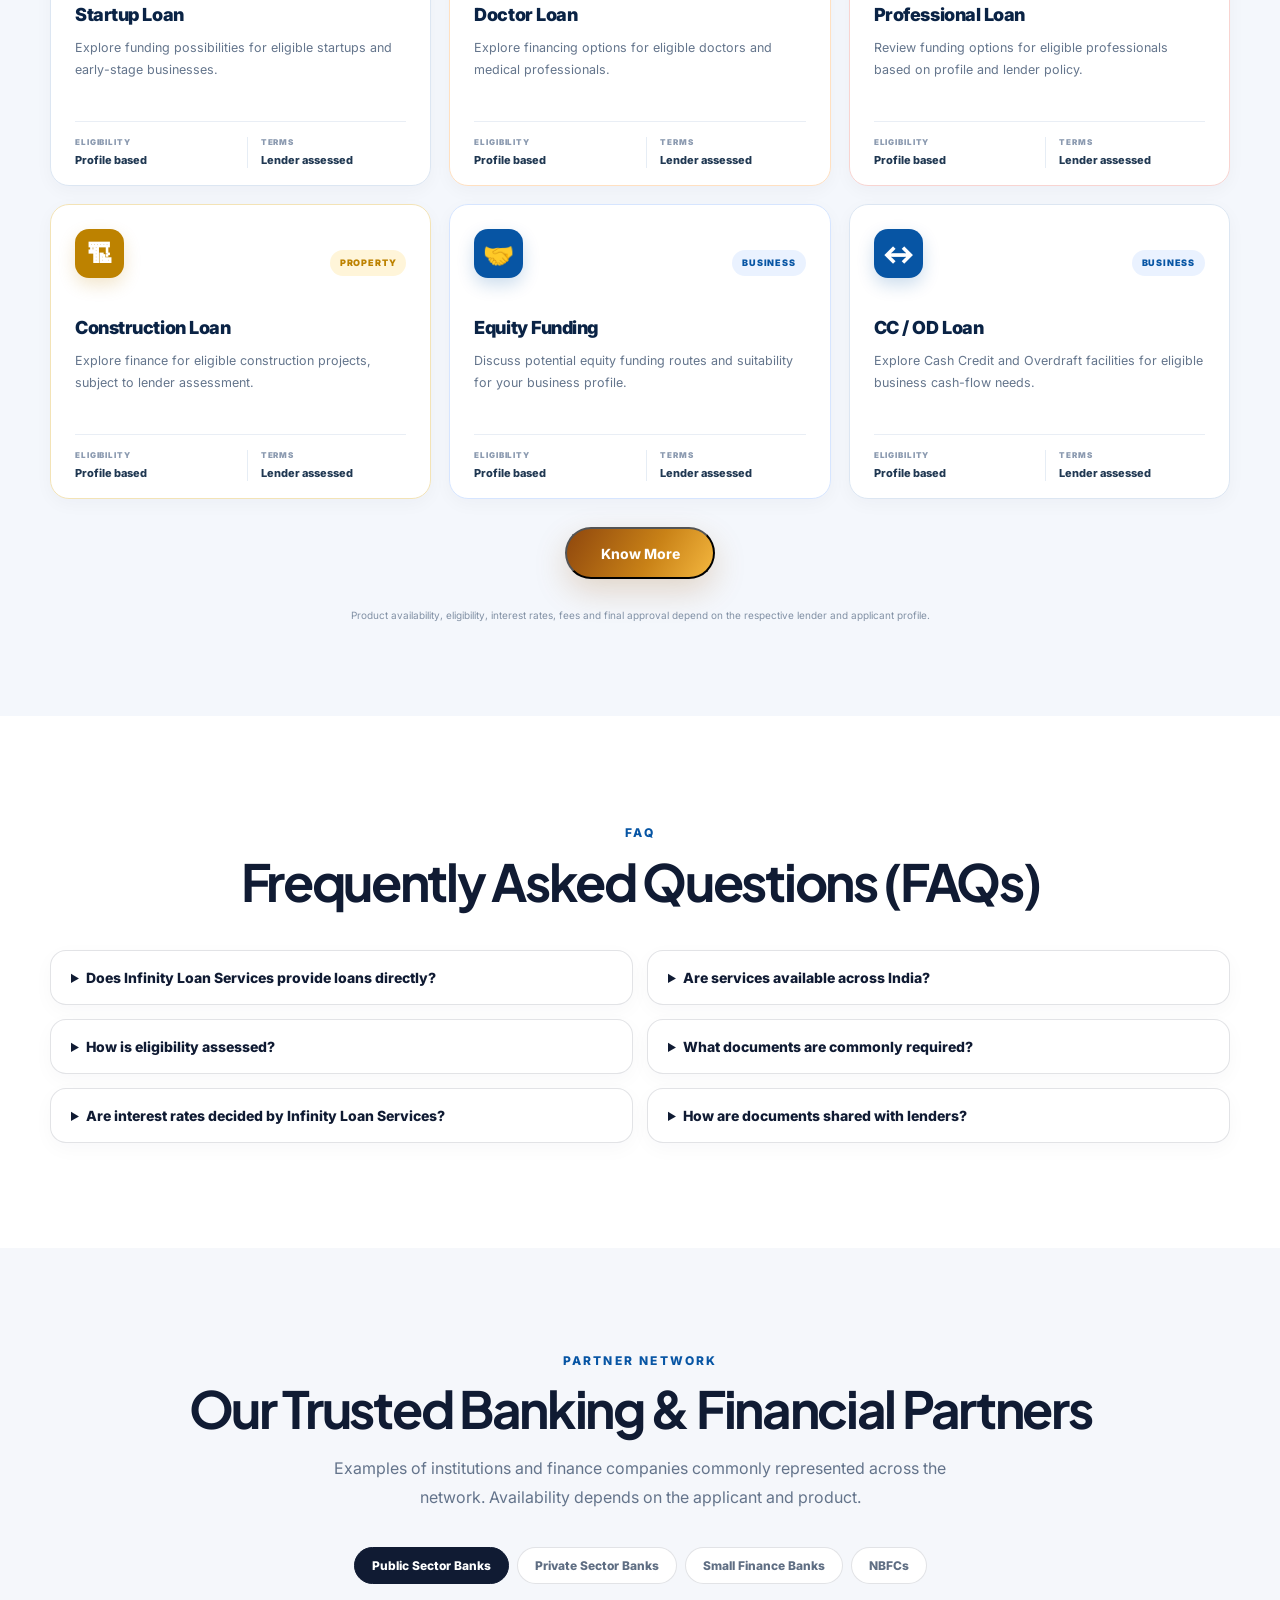
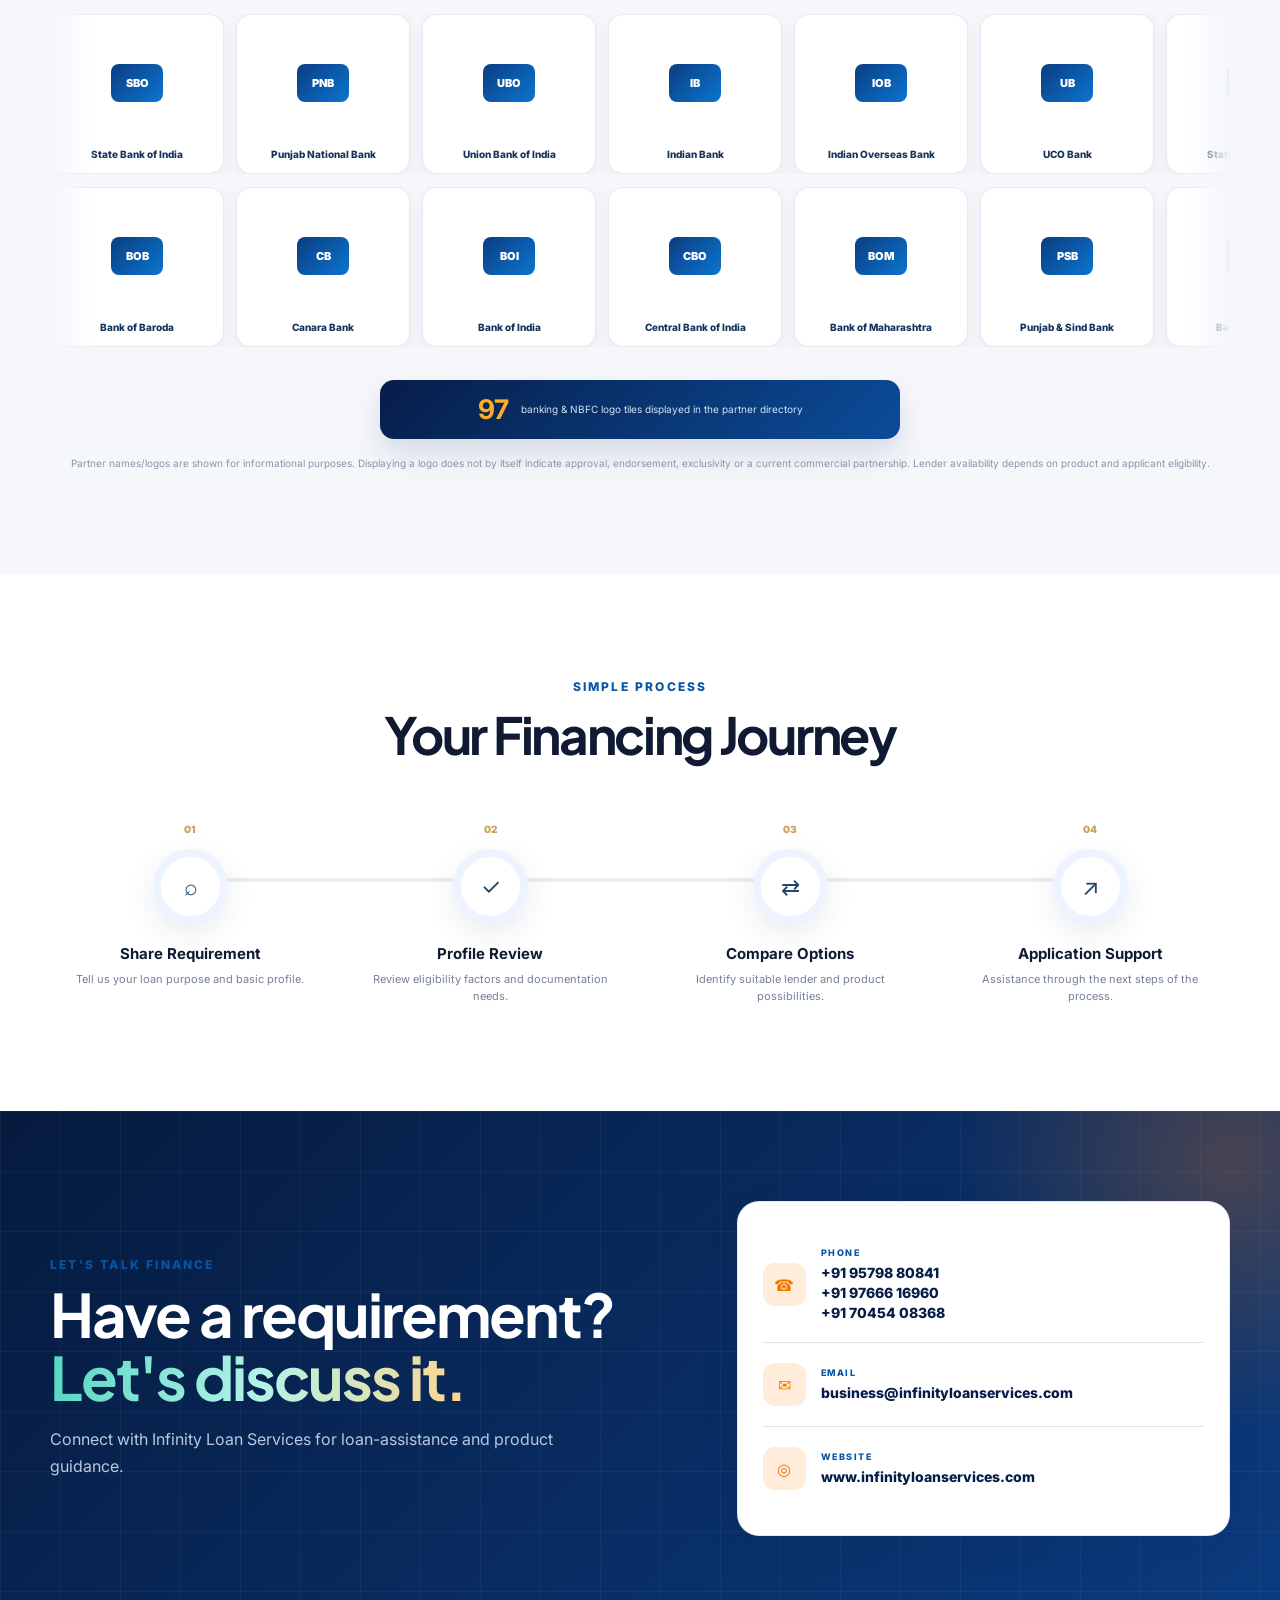
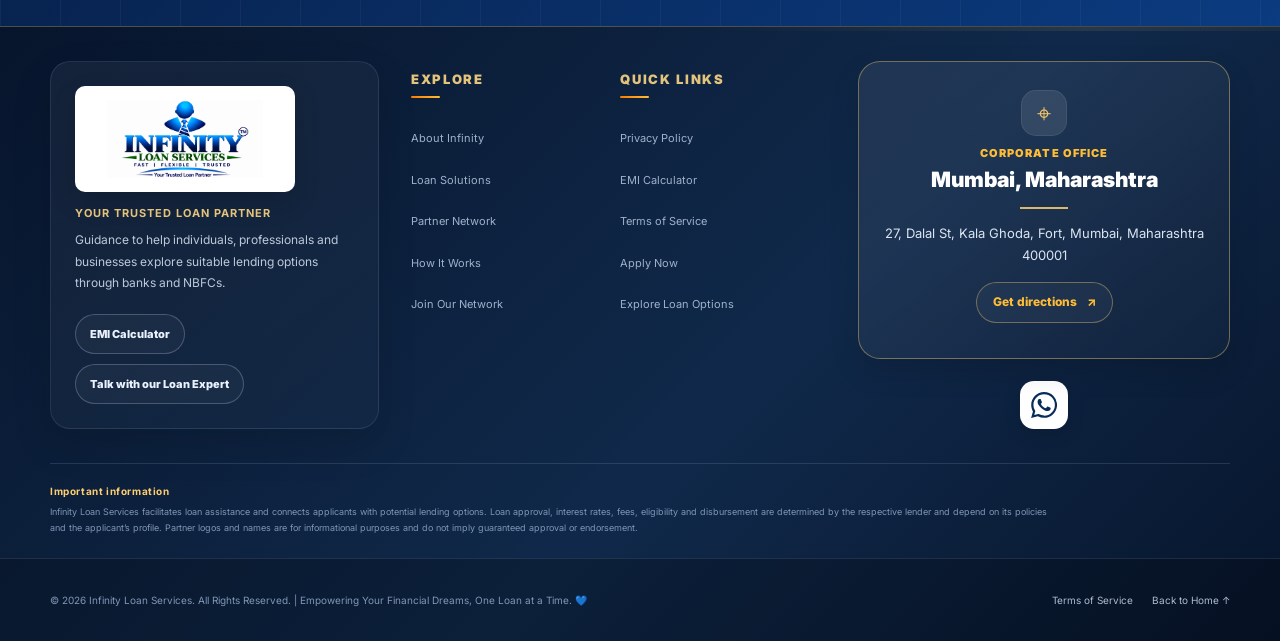
==== commit 8ac08d93: "Update website latest changes" ====
--- a/index.html
+++ b/index.html
@@ -44,14 +44,9 @@
         <label>Primary Mobile Number *<input name="mobile" type="tel" inputmode="numeric" maxlength="10" pattern="[6-9][0-9]{9}" required placeholder="10-digit mobile number"></label>
         <label>City / Location *<input name="city" required autocomplete="address-level2" placeholder="Your city"></label>
         <label>PIN Code *<input name="pincode" type="tel" inputmode="numeric" maxlength="6" pattern="[0-9]{6}" required autocomplete="postal-code" placeholder="6-digit PIN code"></label>
-<<<<<<< HEAD
 <label for="loanType">Loan Type *<select name="loanType" id="loanType" required><option value="">Select loan type</option><option value="Home Loan">🏠 Home Loan</option><option value="Balance Transfer">🔄 Balance Transfer</option><option value="Top-Up Home Loan">⬆️ Top-Up Home Loan</option><option value="Mortgage Loan">🏘️ Mortgage Loan</option><option value="Salaried Personal Loan">👔 Salaried Personal Loan</option><option value="Business Loan">🏢 Business Loan</option><option value="Working Capital Loan">📈 Working Capital Loan</option><option value="MSME Loan">🏭 MSME Loan</option><option value="Vehicle & Car Loan">🚗 Vehicle & Car Loan</option><option value="Commercial Vehicle Loan">🚚 Commercial Vehicle Loan</option><option value="Project Finance">🏗️ Project Finance</option><option value="Industrial Property Loan">🏬 Industrial Property Loan</option><option value="Loan Against Property">🏘️ Loan Against Property</option><option value="Machinery Loan">⚙️ Machinery Loan</option><option value="Equipment Finance">🛠️ Equipment Finance</option><option value="Startup Loan">🚀 Startup Loan</option><option value="Agriculture Loan">🌾 Agriculture Loan</option><option value="Solar Loan">☀️ Solar Loan</option><option value="Doctor Loan">👨‍⚕️ Doctor Loan</option><option value="Professional Loan">💼 Professional Loan</option><option value="Construction Loan">🏗️ Construction Loan</option><option value="Equity Funding">🤝 Equity Funding</option> <option value="Private Funding">💰 Private Funding</option> <option value="CC / OD Loan">💼 CC / OD Loan</option></select></label>        <label>Required Loan Amount (₹) *<input name="loanAmount" type="number" min="1" required placeholder="Enter amount"></label>
         <label>Employment Type *<select name="employmentType" required><option value="">Select employment type</option><option>Salaried</option><option>Self-Employed</option><option>Business Owner</option><option>Other</option></select></label>
         <label>Cibil Issue *<select name="cibilIssue" required><option value="">Select</option><option value="Yes">Yes</option><option value="No">No</option></select></label>
-=======
-<label for="loanType">Loan Type *<select name="loanType" id="loanType" required><option value="">Select loan type</option><option value="Home Loan">🏠 Home Loan</option><option value="Balance Transfer">🔄 Balance Transfer</option><option value="Top-Up Home Loan">⬆️ Top-Up Home Loan</option><option value="Mortgage Loan">🏘️ Mortgage Loan</option><option value="Salaried Personal Loan">👔 Salaried Personal Loan</option><option value="Business Loan">🏢 Business Loan</option><option value="Working Capital Loan">📈 Working Capital Loan</option><option value="MSME Loan">🏭 MSME Loan</option><option value="Vehicle & Car Loan">🚗 Vehicle & Car Loan</option><option value="Commercial Vehicle Loan">🚚 Commercial Vehicle Loan</option><option value="Project Finance">🏗️ Project Finance</option><option value="Industrial Property Loan">🏬 Industrial Property Loan</option><option value="Loan Against Property">🏘️ Loan Against Property</option><option value="Machinery Loan">⚙️ Machinery Loan</option><option value="Equipment Finance">🛠️ Equipment Finance</option><option value="Startup Loan">🚀 Startup Loan</option><option value="Agriculture Loan">🌾 Agriculture Loan</option><option value="Solar Loan">☀️ Solar Loan</option><option value="Doctor Loan">👨‍⚕️ Doctor Loan</option><option value="Professional Loan">💼 Professional Loan</option><option value="Construction Loan">🏗️ Construction Loan</option><option value="Equity Funding">🤝 Equity Funding</option><option value="CC / OD Loan">💼 CC / OD Loan</option></select></label>        <label>Required Loan Amount (₹) *<input name="loanAmount" type="number" min="1" required placeholder="Enter amount"></label>
-        <label>Employment Type *<select name="employmentType" required><option value="">Select employment type</option><option>Salaried</option><option>Self-Employed</option><option>Business Owner</option><option>Other</option></select></label>
->>>>>>> ae5e76e25ada80995aee1653e963f0825d591510
       </div>
       <label class="quick-inquiry-consent shared-consent-label"><input type="checkbox" name="consent" value="Agreed" required><span>I agree to be contacted by Infinity Loan Services regarding my loan inquiry, including receiving calls and messages for further processing of my loan application. I understand that loan approval is subject to eligibility criteria and lender terms.</span></label>
       <button class="quick-inquiry-submit" type="submit">Submit Loan Inquiry <span>↗</span></button>
